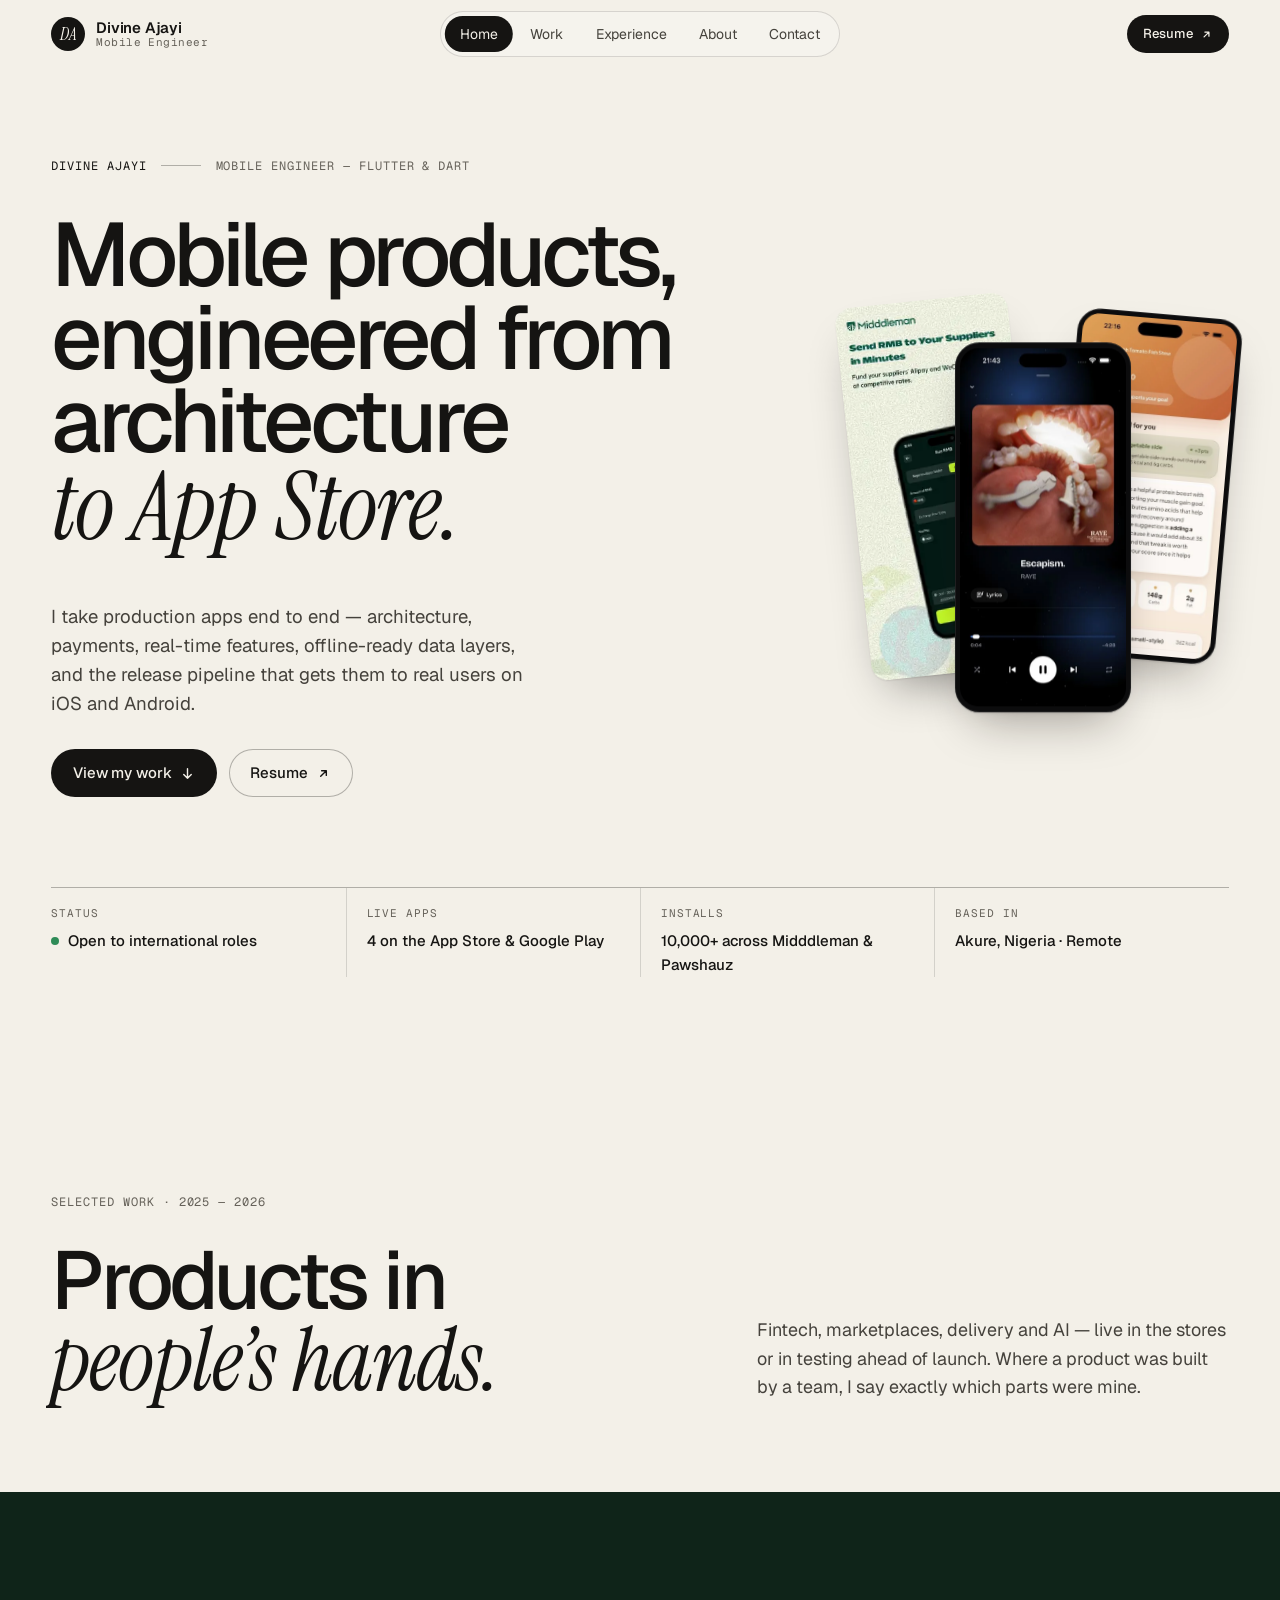
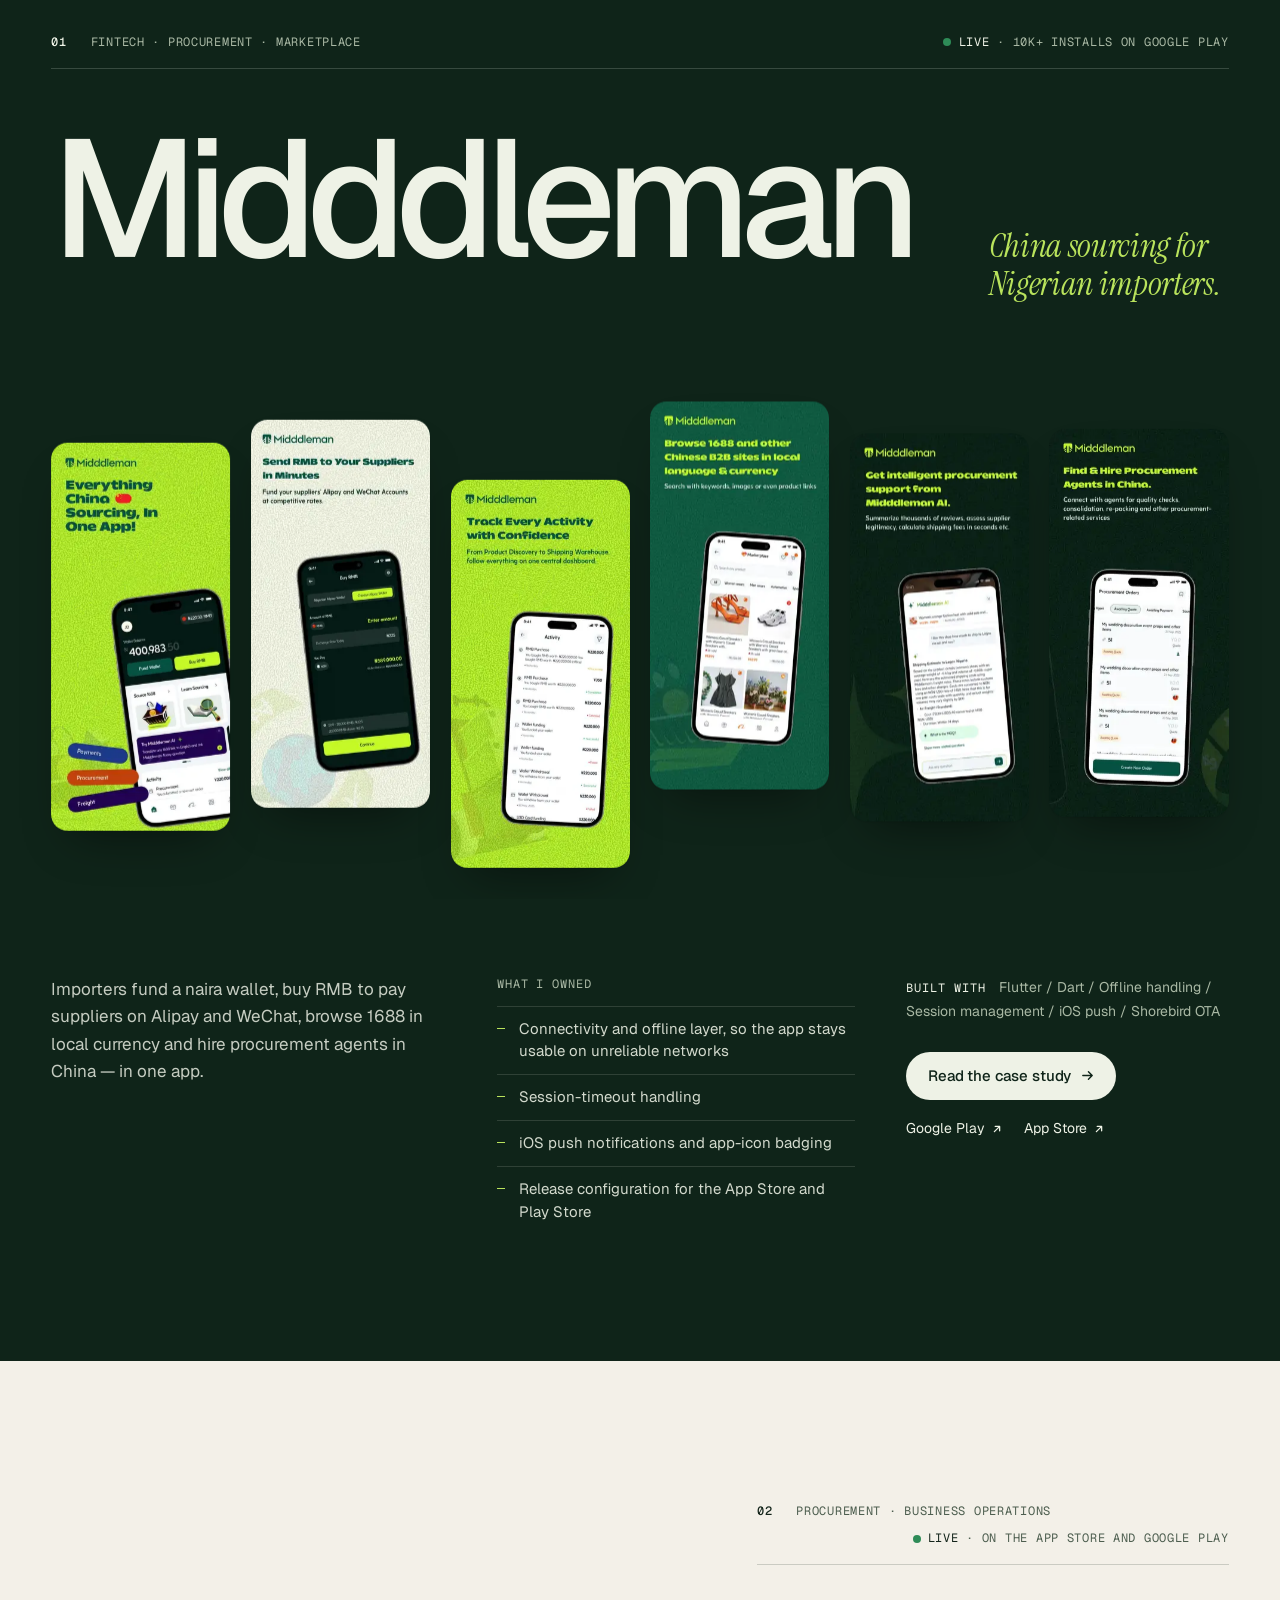
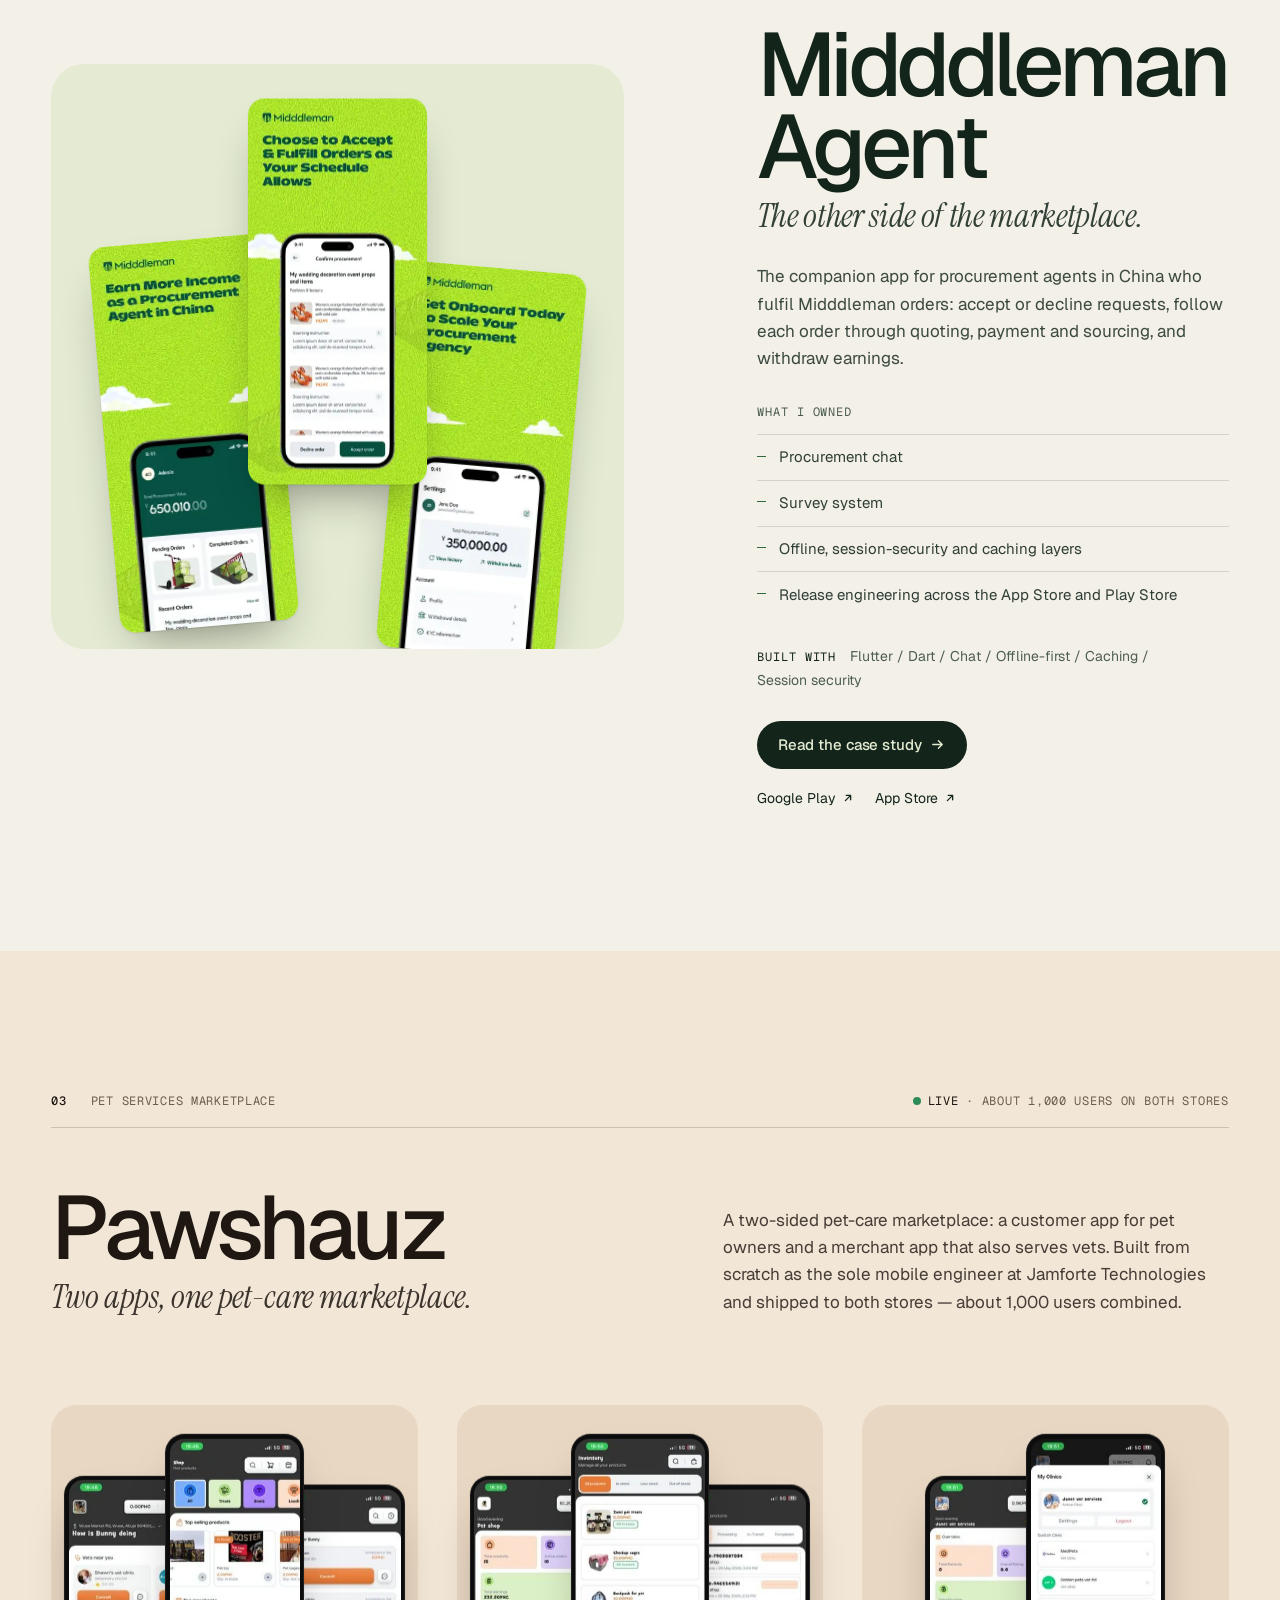
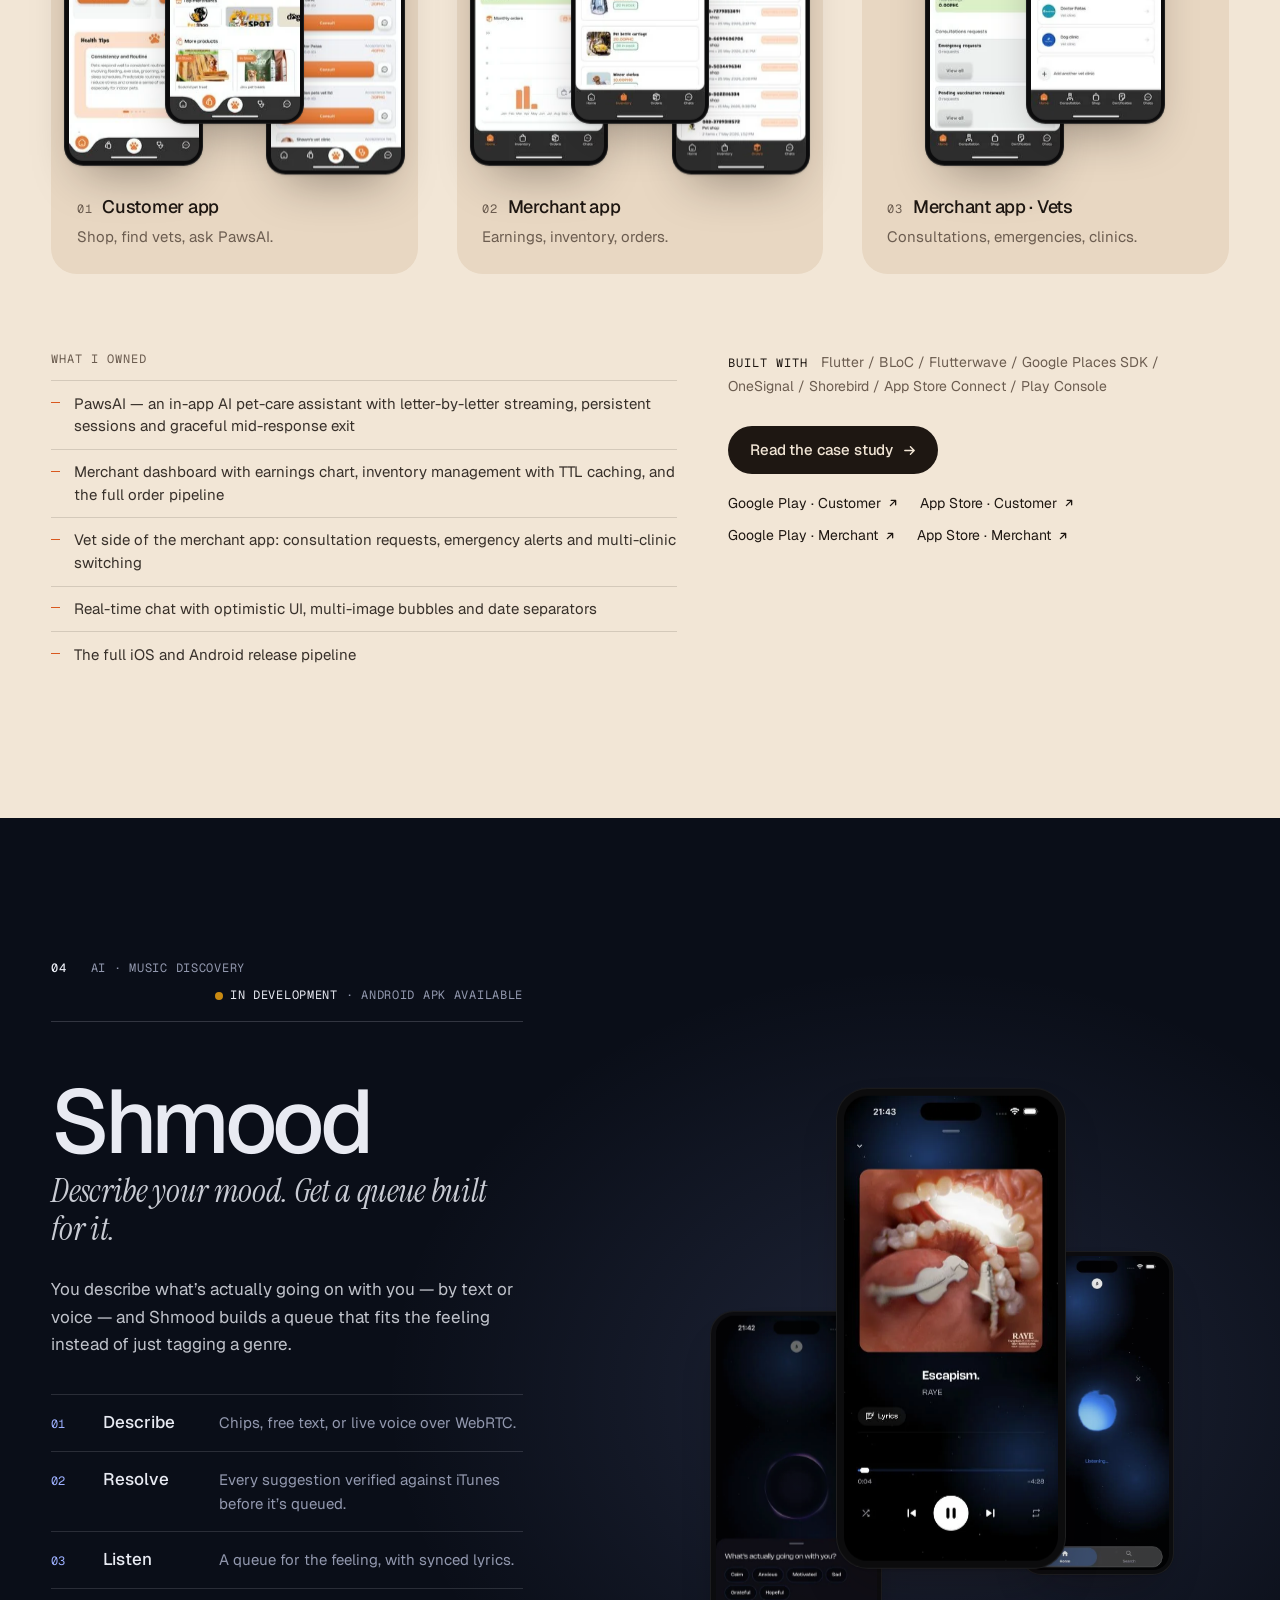
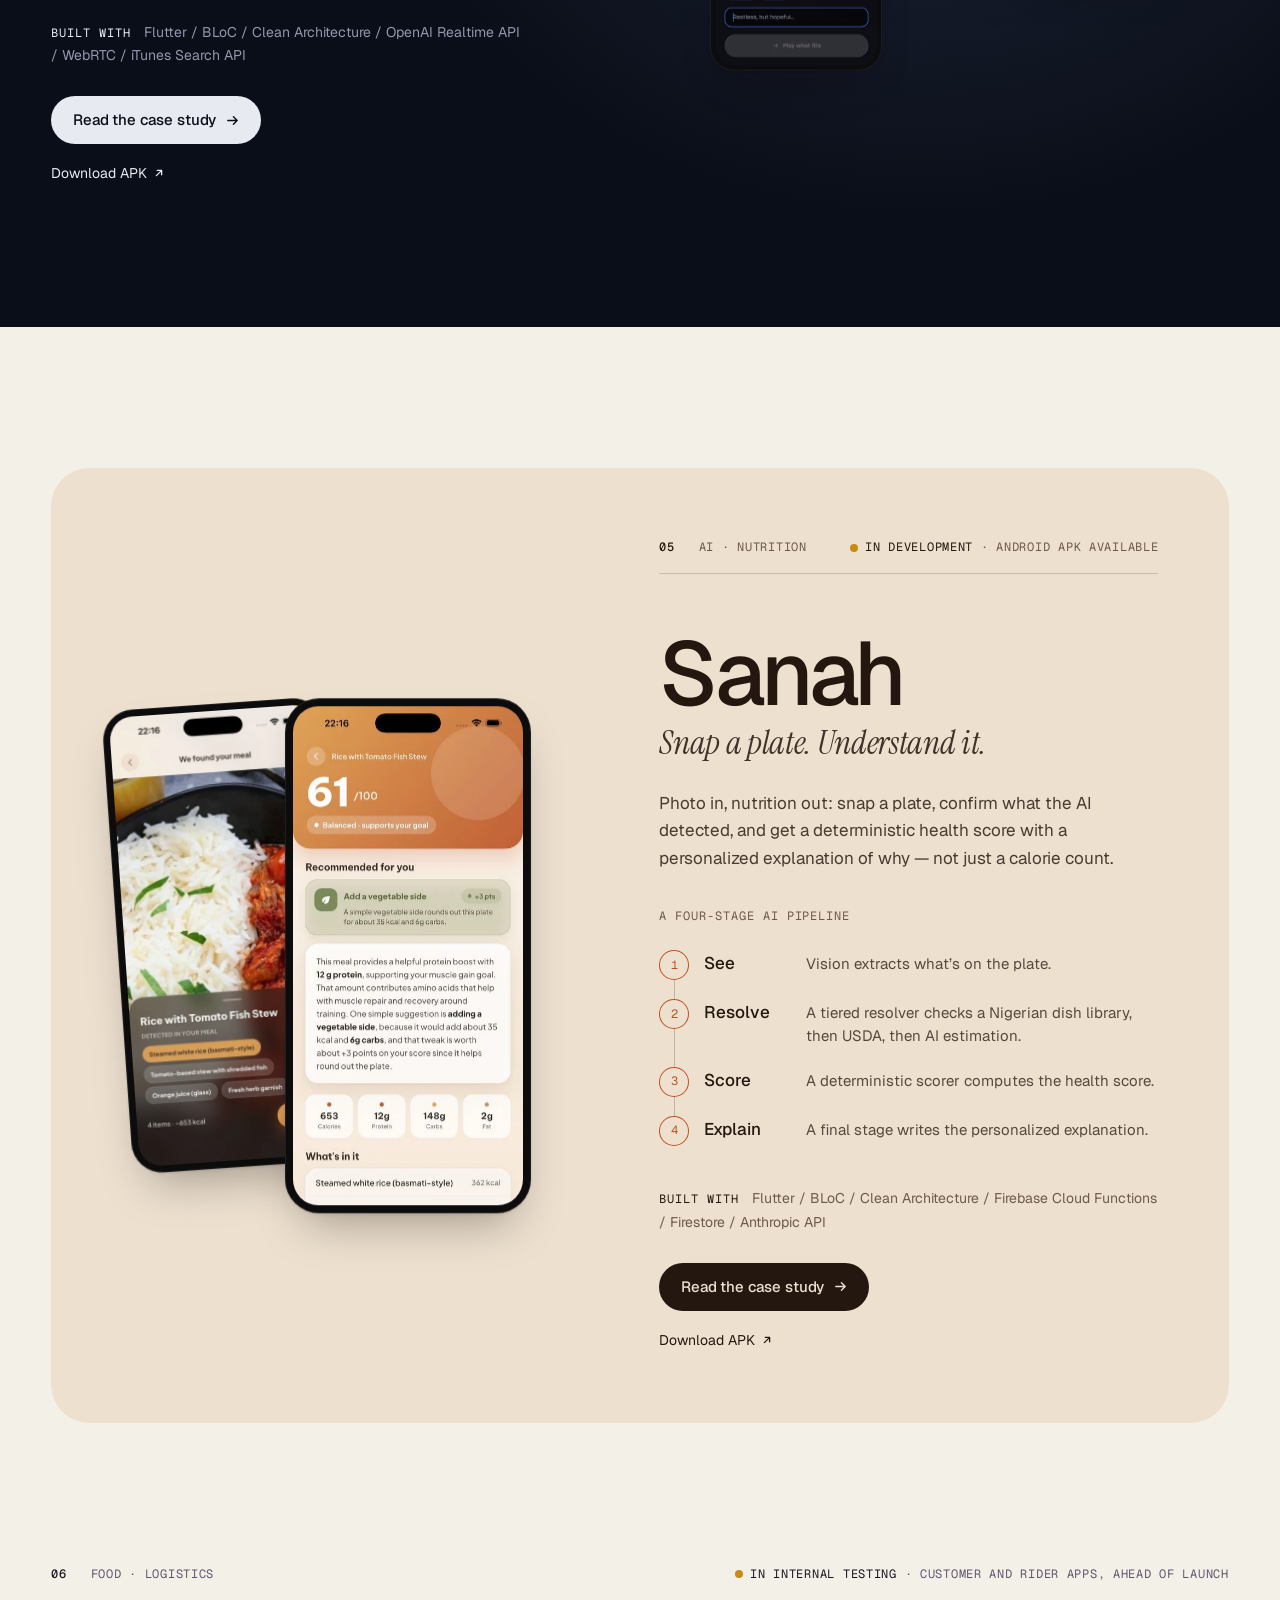
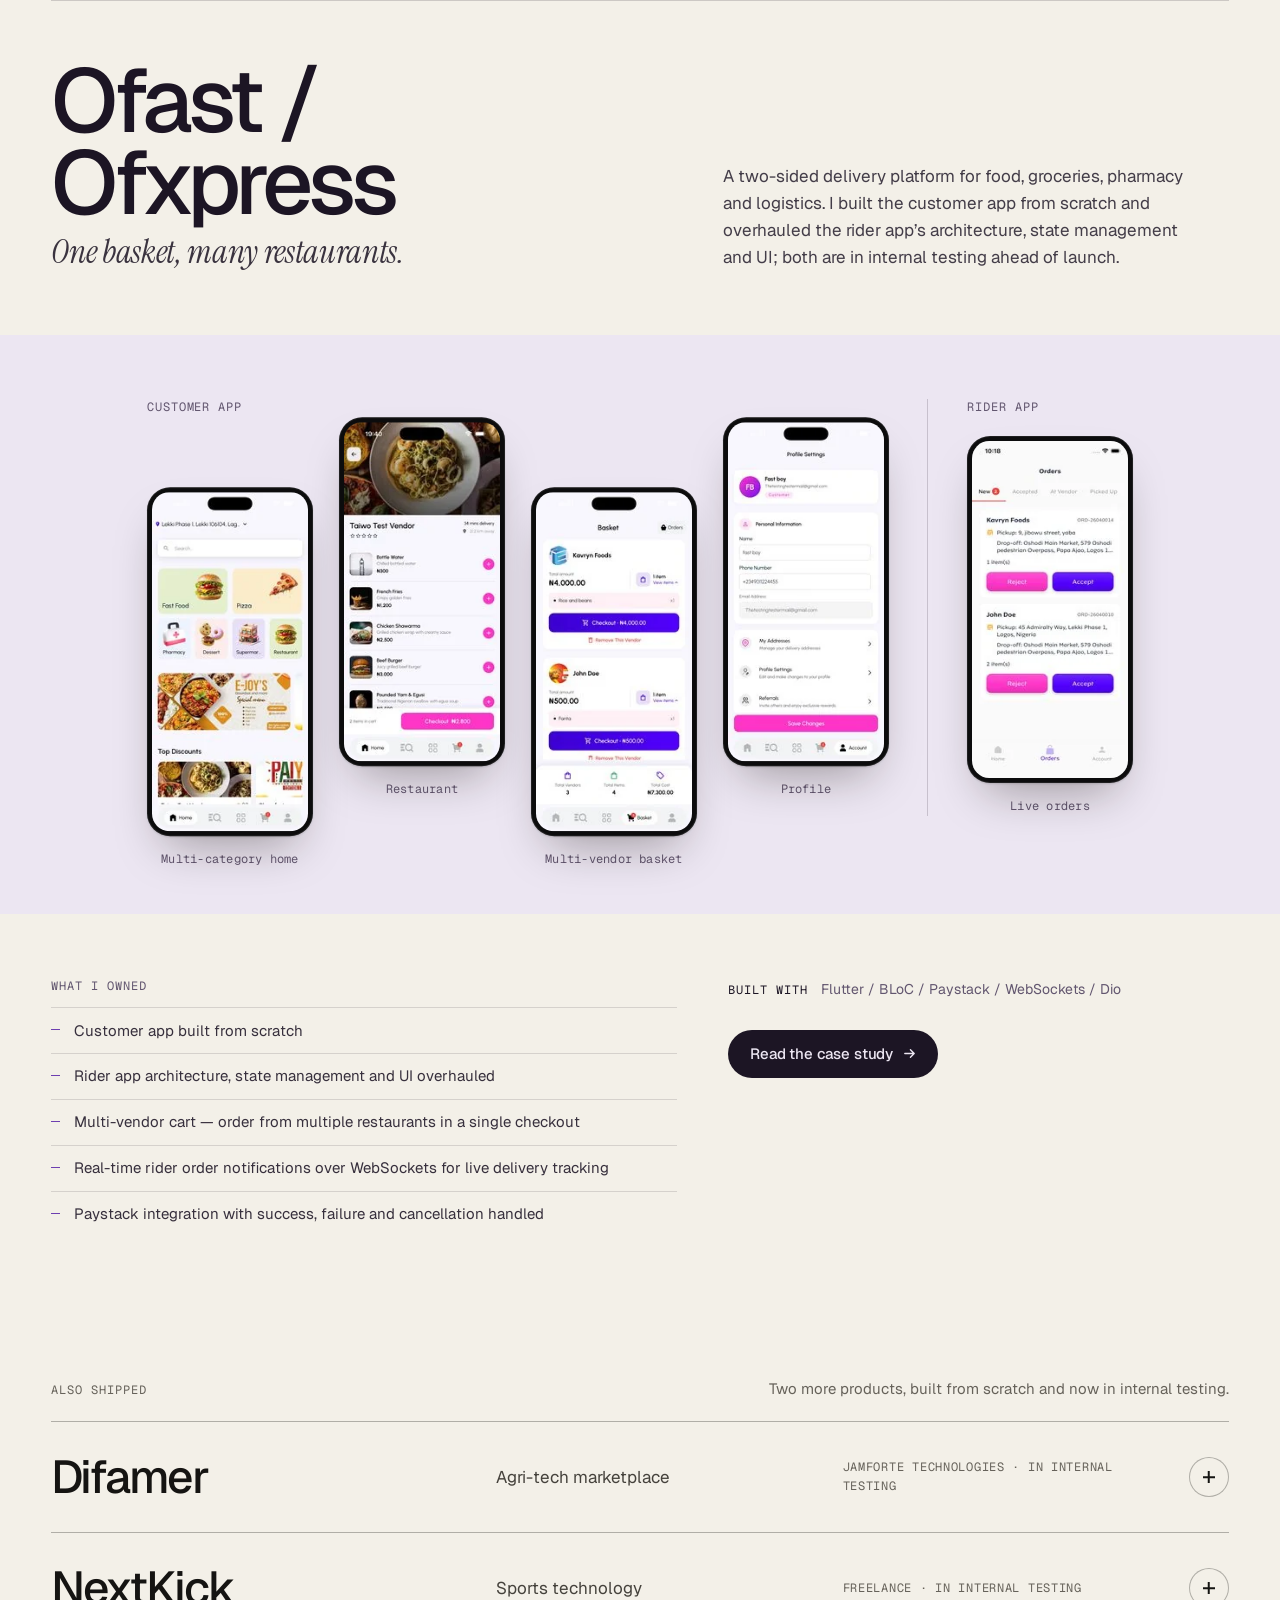
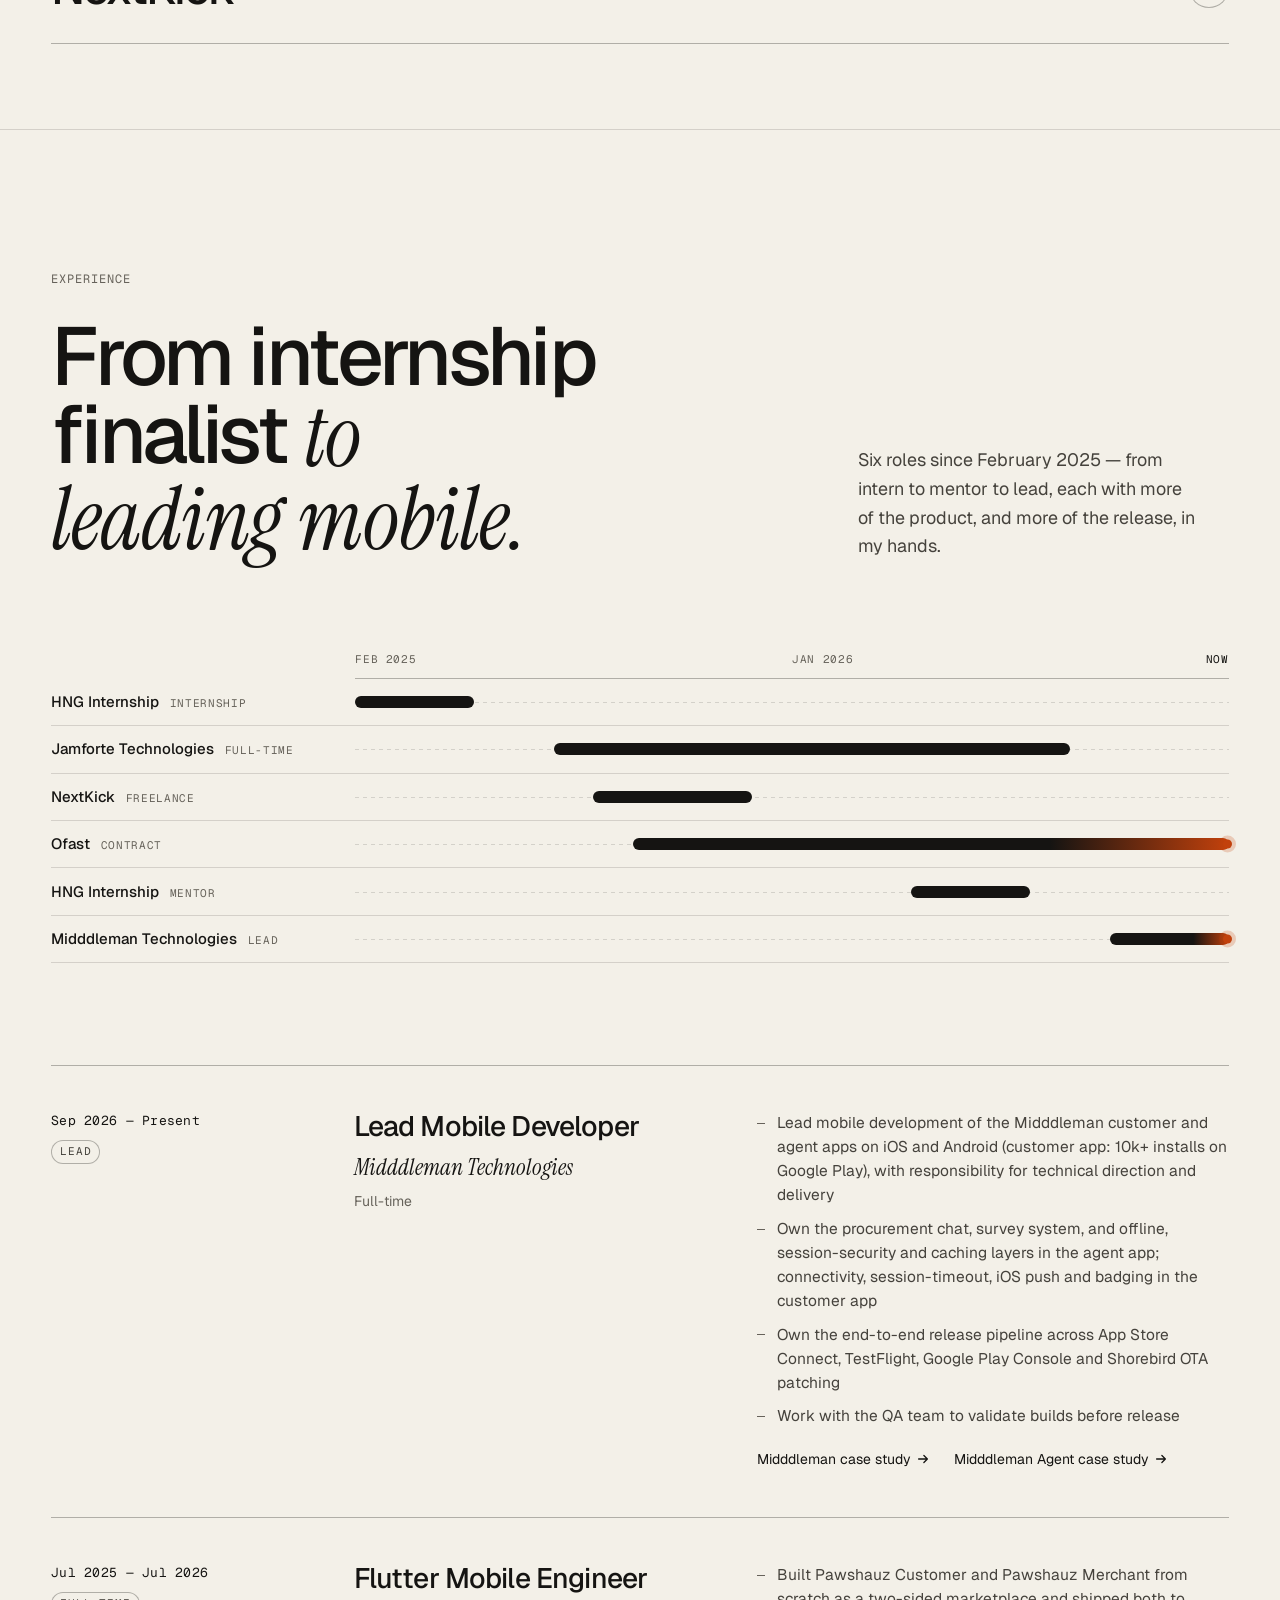
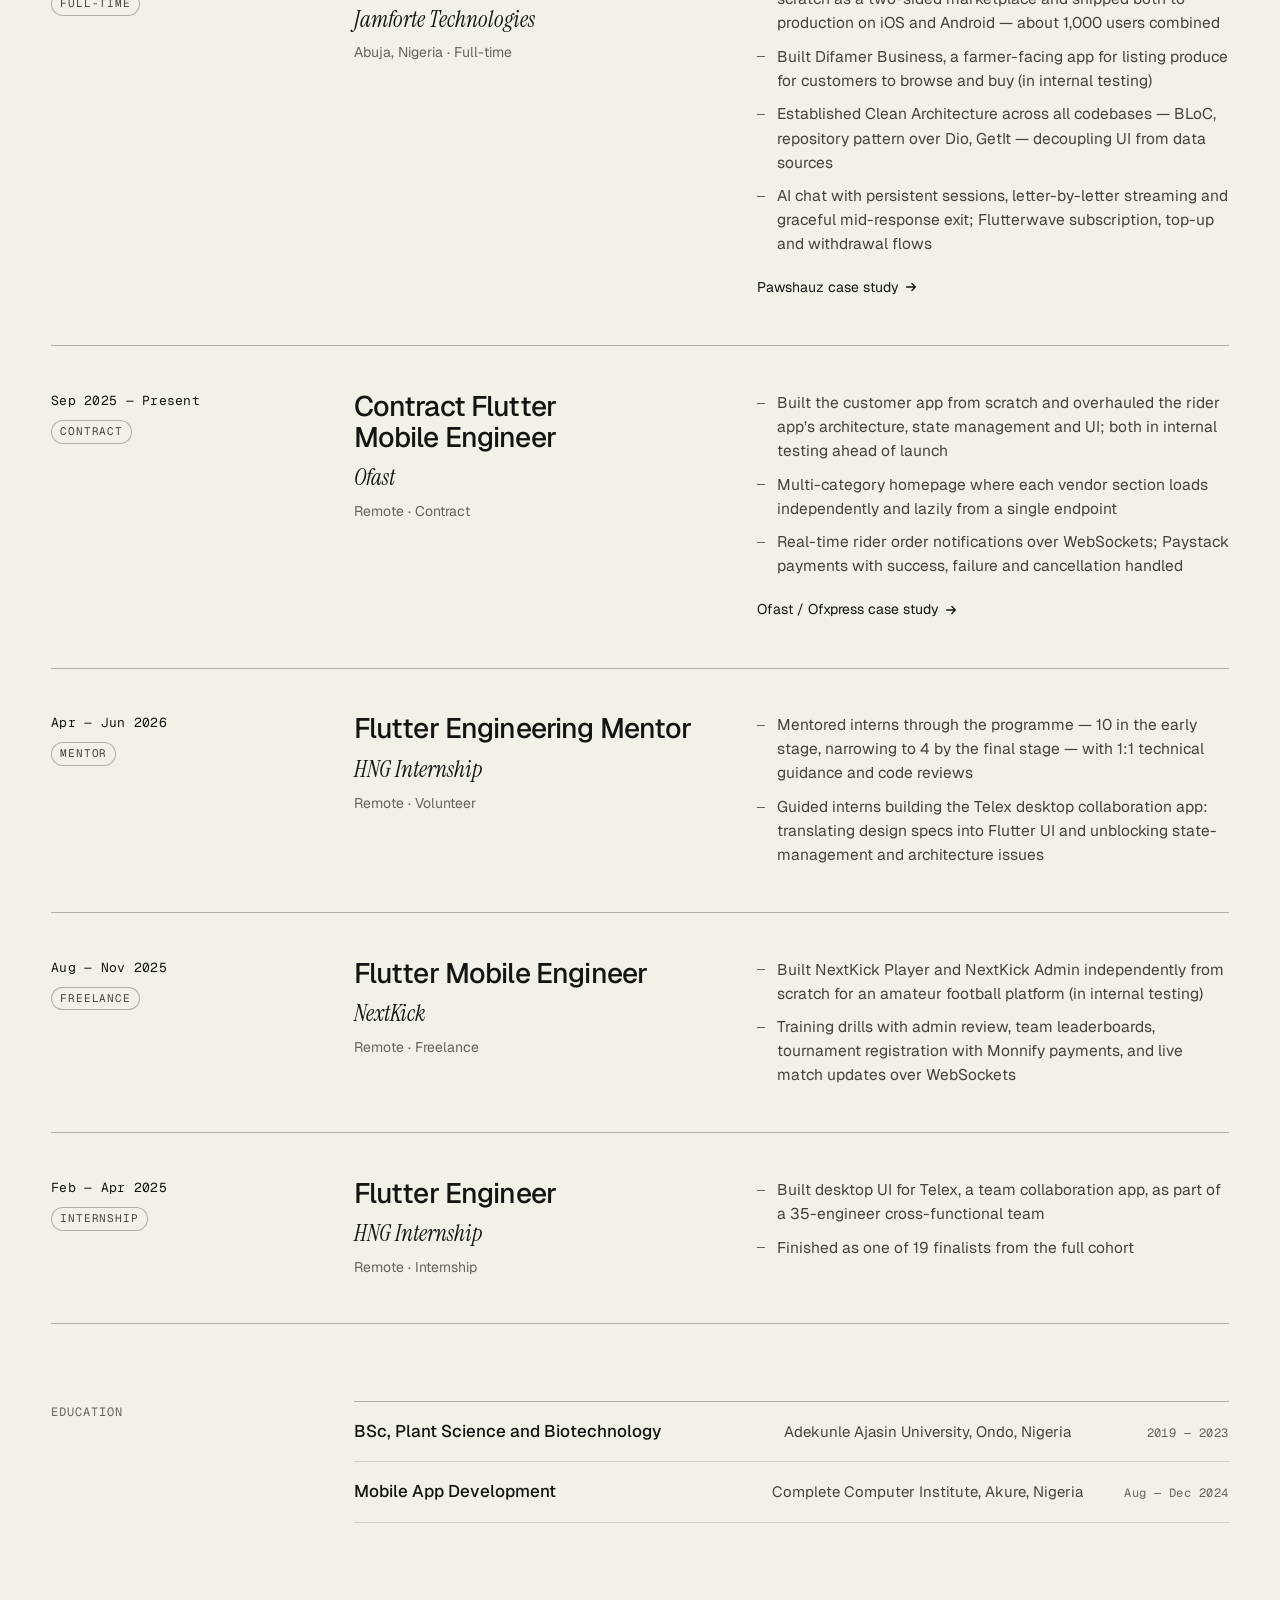
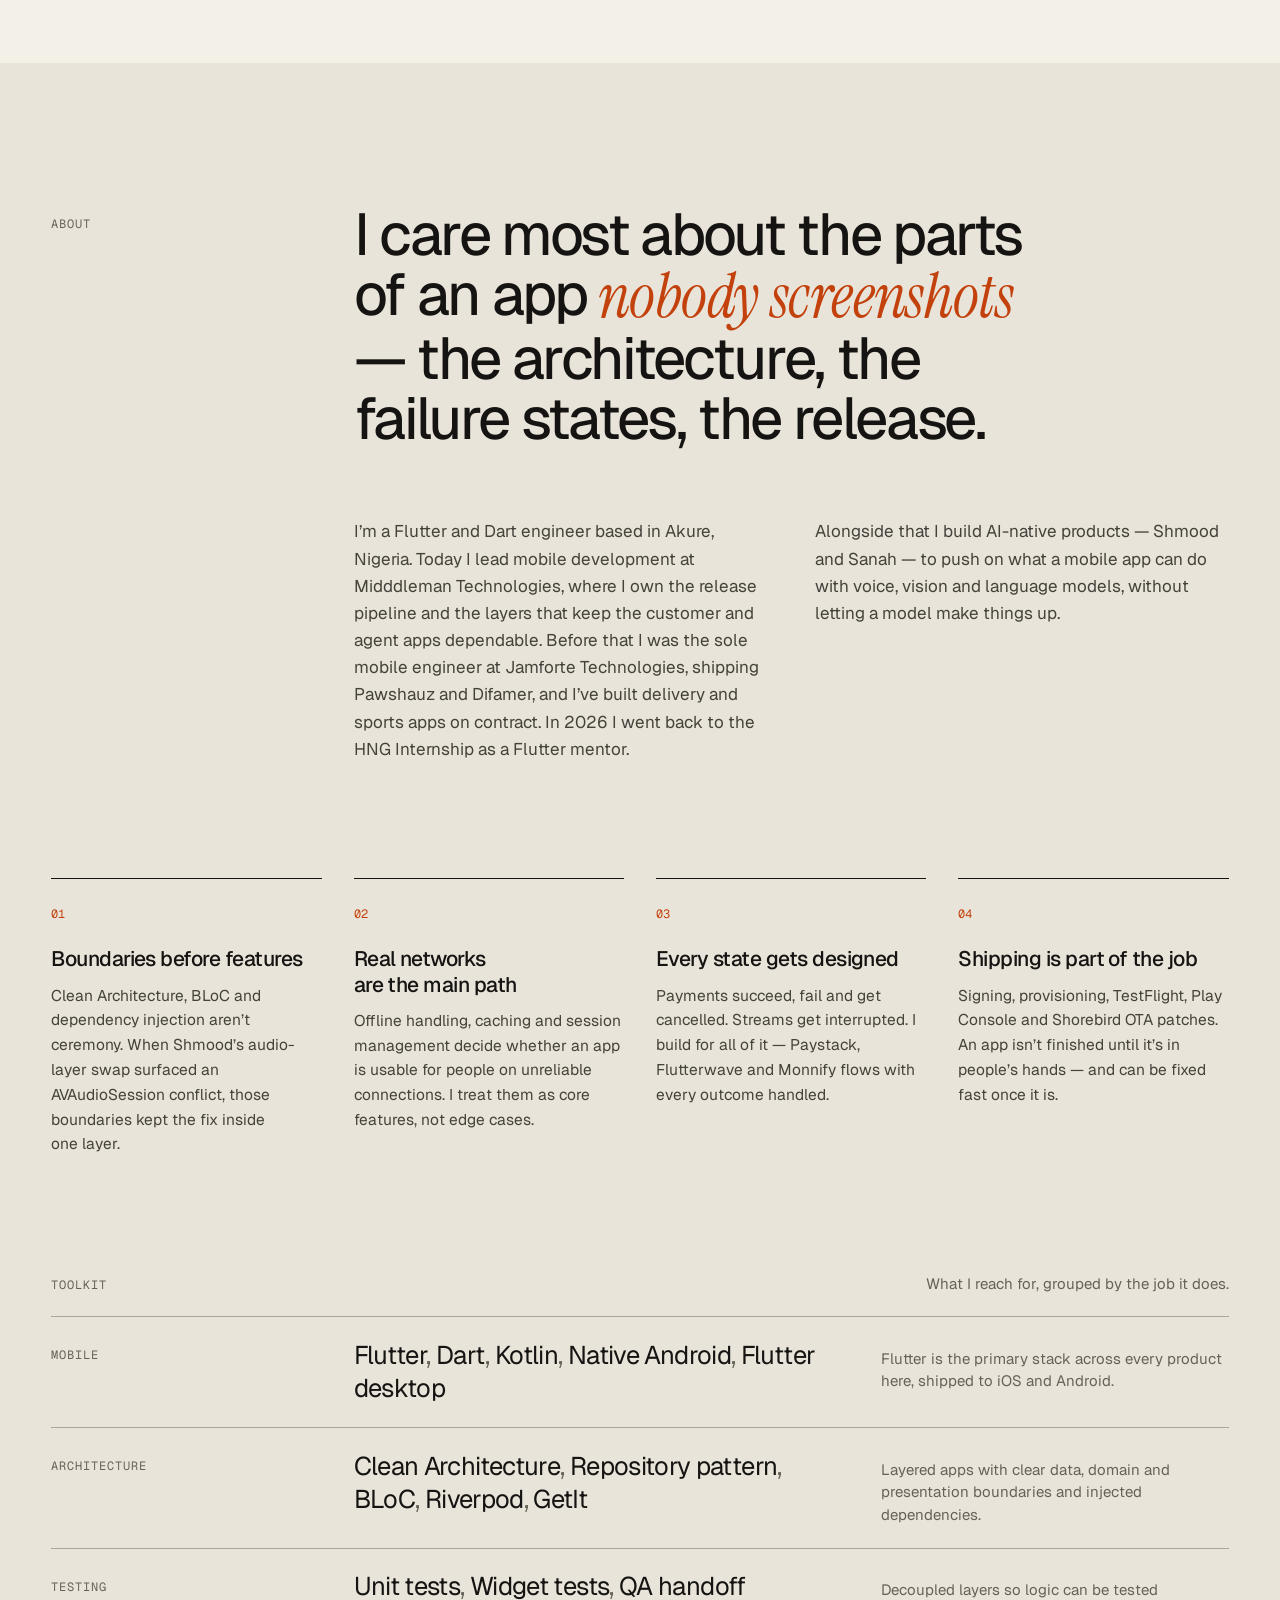
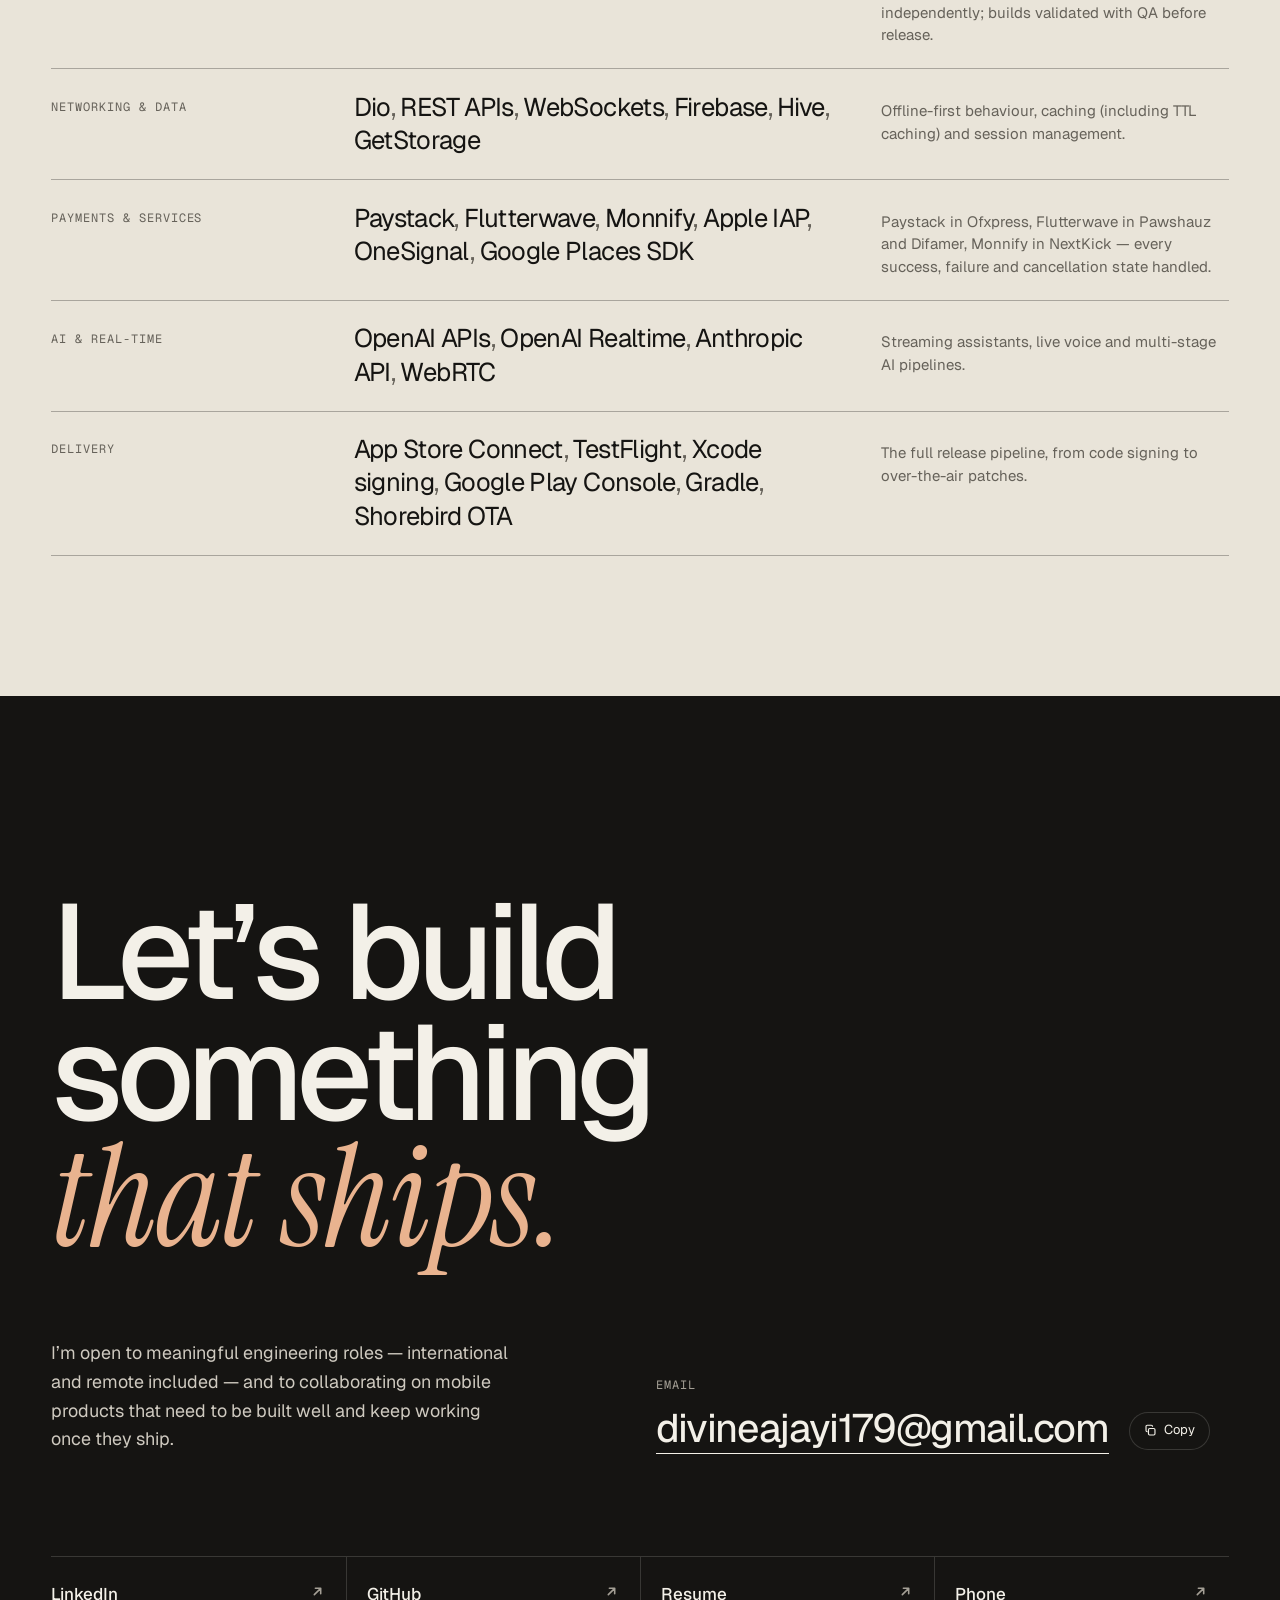
==== index.html @ 4eb15ed1 "Sync portfolio with new CV, add CV PDF, refine phone layout Content (from the updated CV): - Ofast, " ====
<!doctype html>
<html lang="en">
<head>
<meta charset="utf-8">
<meta name="viewport" content="width=device-width, initial-scale=1, viewport-fit=cover">
<title>Divine Ajayi — Mobile Engineer, Flutter &amp; Dart</title>
<meta name="description" content="Divine Ajayi is a Flutter and Dart mobile engineer who takes production apps from architecture to the App Store and Google Play — payments, real-time features, offline-ready data layers and release engineering.">
<link rel="canonical" href="https://divine-ajayi.vercel.app/">
<meta name="author" content="Divine Ajayi">
<meta name="theme-color" content="#F3F0E8">
<meta property="og:type" content="website">
<meta property="og:site_name" content="Divine Ajayi">
<meta property="og:title" content="Divine Ajayi — Mobile Engineer, Flutter &amp; Dart">
<meta property="og:description" content="Divine Ajayi is a Flutter and Dart mobile engineer who takes production apps from architecture to the App Store and Google Play — payments, real-time features, offline-ready data layers and release engineering.">
<meta property="og:url" content="https://divine-ajayi.vercel.app/">
<meta property="og:image" content="https://divine-ajayi.vercel.app/assets/og.png">
<meta property="og:image:width" content="1200">
<meta property="og:image:height" content="630">
<meta name="twitter:card" content="summary_large_image">
<meta name="twitter:title" content="Divine Ajayi — Mobile Engineer, Flutter &amp; Dart">
<meta name="twitter:description" content="Divine Ajayi is a Flutter and Dart mobile engineer who takes production apps from architecture to the App Store and Google Play — payments, real-time features, offline-ready data layers and release engineering.">
<meta name="twitter:image" content="https://divine-ajayi.vercel.app/assets/og.png">
<link rel="icon" href="/assets/favicon.svg" type="image/svg+xml">
<link rel="apple-touch-icon" href="/assets/apple-touch-icon.png">
<link rel="preconnect" href="https://fonts.googleapis.com">
<link rel="preconnect" href="https://fonts.gstatic.com" crossorigin>
<link rel="stylesheet" href="https://fonts.googleapis.com/css2?family=Geist:wght@300..700&family=Geist+Mono:wght@400;500&family=Instrument+Serif:ital@0;1&display=swap">
<link rel="stylesheet" href="/assets/css/site.css?v=8b2077705b">
<script>document.documentElement.classList.add('js')</script>
<script src="/assets/js/site.js?v=8b2077705b" defer></script>
<script type="application/ld+json">{"@context":"https://schema.org","@type":"Person","name":"Divine Ajayi","alternateName":"Ajayi Divine Iretomiwa","jobTitle":"Mobile Engineer","url":"https://divine-ajayi.vercel.app","address":{"@type":"PostalAddress","addressLocality":"Akure","addressCountry":"NG"},"sameAs":["https://linkedin.com/in/ajayi-divine","https://github.com/Justdivine7"],"knowsAbout":["Flutter","Dart","Kotlin","Mobile architecture","iOS","Android"]}</script>
</head>
<body class="home">
<a class="skip" href="#main">Skip to content</a>
<header class="site-header" data-header>
  <div class="site-header__inner">
    <a class="wordmark" href="/" aria-label="Divine Ajayi, home">
      <span class="wordmark__mark" aria-hidden="true">DA</span>
      <span class="wordmark__text"><span class="wordmark__name">Divine Ajayi</span><span class="wordmark__role">Mobile Engineer</span></span>
    </a>
    <nav class="nav" aria-label="Primary">
      <ul class="nav__list" data-nav><li><a href="/#top" data-nav-link="top">Home</a></li><li><a href="/#work" data-nav-link="work">Work</a></li><li><a href="/#experience" data-nav-link="experience">Experience</a></li><li><a href="/#about" data-nav-link="about">About</a></li><li><a href="/#contact" data-nav-link="contact">Contact</a></li><li class="nav__indicator" aria-hidden="true" data-nav-indicator></li></ul>
    </nav>
    <a class="btn btn--sm btn--ink header__resume" href="/divine-ajayi-cv.pdf" target="_blank" rel="noopener">Resume <svg class="i i--out" viewBox="0 0 16 16" aria-hidden="true"><path d="M5 11 11 5M6 5h5v5" fill="none" stroke="currentColor" stroke-width="1.5" stroke-linecap="round" stroke-linejoin="round"/></svg></a>
    <button class="menu-toggle" type="button" aria-expanded="false" aria-controls="menu" data-menu-toggle>
      <span class="menu-toggle__label">Menu</span><span class="menu-toggle__bars" aria-hidden="true"><span></span><span></span></span>
    </button>
  </div>
</header>
<div class="menu" id="menu" data-menu hidden>
  <nav class="menu__inner" aria-label="Menu">
    <ul class="menu__list"><li style="--i:0"><a href="/#top" data-menu-link><span class="menu__n">01</span>Home</a></li><li style="--i:1"><a href="/#work" data-menu-link><span class="menu__n">02</span>Work</a></li><li style="--i:2"><a href="/#experience" data-menu-link><span class="menu__n">03</span>Experience</a></li><li style="--i:3"><a href="/#about" data-menu-link><span class="menu__n">04</span>About</a></li><li style="--i:4"><a href="/#contact" data-menu-link><span class="menu__n">05</span>Contact</a></li></ul>
    <div class="menu__foot">
      <a class="btn btn--ink" href="/divine-ajayi-cv.pdf" target="_blank" rel="noopener">Resume <svg class="i i--out" viewBox="0 0 16 16" aria-hidden="true"><path d="M5 11 11 5M6 5h5v5" fill="none" stroke="currentColor" stroke-width="1.5" stroke-linecap="round" stroke-linejoin="round"/></svg></a>
      <a class="menu__mail" href="mailto:divineajayi179@gmail.com">divineajayi179@gmail.com</a>
    </div>
  </nav>
</div>
<main id="main">
<section class="hero" id="top" aria-labelledby="hero-title">
  <div class="wrap hero__grid">
    <p class="hero__eyebrow eyebrow" data-reveal><span>Divine Ajayi</span><span class="hero__sep" aria-hidden="true"></span><span>Mobile Engineer — Flutter &amp; Dart</span></p>
    <h1 class="hero__title" id="hero-title" data-split><span class="w"><span style="--i:0">Mobile</span></span> <span class="w"><span style="--i:1">products,</span></span> <span class="w"><span style="--i:2">engineered</span></span> <span class="w"><span style="--i:3">from</span></span> <span class="w"><span style="--i:4">architecture</span></span> <span class="w"><span style="--i:5"><em>to</em></span></span> <span class="w"><span style="--i:6"><em>App</em></span></span> <span class="w"><span style="--i:7"><em>Store.</em></span></span></h1>
    <div class="hero__intro">
      <p class="hero__lede" data-reveal>I take production apps end to end — architecture, payments, real-time features, offline-ready data layers, and the release pipeline that gets them to real users on iOS and Android.</p>
      <div class="hero__actions" data-reveal>
        <a class="btn btn--ink" href="#work">View my work <svg class="i i--down" viewBox="0 0 16 16" aria-hidden="true"><path d="M8 3v10M4 9l4 4 4-4" fill="none" stroke="currentColor" stroke-width="1.5" stroke-linecap="round" stroke-linejoin="round"/></svg></a>
        <a class="btn btn--line" href="/divine-ajayi-cv.pdf" target="_blank" rel="noopener">Resume <svg class="i i--out" viewBox="0 0 16 16" aria-hidden="true"><path d="M5 11 11 5M6 5h5v5" fill="none" stroke="currentColor" stroke-width="1.5" stroke-linecap="round" stroke-linejoin="round"/></svg></a>
      </div>
    </div>
    <div class="hero__stage">
      <a class="hero-shot hero-shot--back-r" href="/work/sanah/" data-parallax="-0.05" style="--d:0"><span class="visually-hidden">Sanah case study</span><figure class="shot shot--device "><div class="shot__frame"><img src="/assets/sanah/01-health-score.webp" alt="Sanah AI health score and personalized explanation" width="420" height="912" loading="eager" decoding="sync"></div></figure><span class="hero-shot__tag" aria-hidden="true">Sanah</span></a><a class="hero-shot hero-shot--back-l" href="/work/midddleman/" data-parallax="0.04" style="--d:1"><span class="visually-hidden">Midddleman case study</span><figure class="shot shot--poster "><div class="shot__frame"><img src="/assets/midddleman/02-buy-rmb.webp" alt="Buy RMB screen with today’s exchange rate and naira amount" width="300" height="650" loading="eager" decoding="sync"></div></figure><span class="hero-shot__tag" aria-hidden="true">Midddleman</span></a><a class="hero-shot hero-shot--front" href="/work/shmood/" data-parallax="-0.02" style="--d:2"><span class="visually-hidden">Shmood case study</span><figure class="shot shot--device "><div class="shot__frame"><img src="/assets/shmood/07-now-playing.webp" alt="Shmood now playing screen" width="420" height="912" loading="eager" decoding="sync" fetchpriority="high"></div></figure><span class="hero-shot__tag" aria-hidden="true">Shmood</span></a>
    </div>
    <dl class="hero__facts" data-reveal-group>
      <div data-reveal><dt>Status</dt><dd><span class="status-dot" aria-hidden="true"></span>Open to international roles</dd></div>
      <div data-reveal><dt>Live apps</dt><dd>4 on the App Store &amp; Google Play</dd></div><div data-reveal><dt>Installs</dt><dd>10,000+ across Midddleman &amp; Pawshauz</dd></div><div data-reveal><dt>Based in</dt><dd>Akure, Nigeria · Remote</dd></div>
    </dl>
  </div>
</section>
<section class="work" id="work" aria-labelledby="work-title">
  <header class="wrap section-head section-head--work">
    <p class="eyebrow" data-reveal>Selected work · 2025 — 2026</p>
    <h2 class="section-title" id="work-title" data-split><span class="w"><span style="--i:0">Products</span></span> <span class="w"><span style="--i:1">in</span></span> <span class="w"><span style="--i:2"><em>people’s</em></span></span> <span class="w"><span style="--i:3"><em>hands.</em></span></span></h2>
    <p class="section-lede" data-reveal>Fintech, marketplaces, delivery and AI — live in the stores or in testing ahead of launch. Where a product was built by a team, I say exactly which parts were mine.</p>
  </header>
  <article class="chapter chapter--posters stage" style="--c-bg:#0F2419;--c-fg:#EEF2E6;--c-muted:#A9B8A4;--c-accent:#B9E35C;--c-panel:#183527" aria-labelledby="t-midddleman">
  <div class="wrap">
    <div class="chapter__meta">
      <span class="chapter__index">01</span>
      <span class="chapter__cat">Fintech · Procurement · Marketplace</span>
      <span class="chapter__status"><span class="status-dot status-dot--live" aria-hidden="true"></span>Live<span class="chapter__status-note">&nbsp;·&nbsp;10k+ installs on Google Play</span></span>
    </div>
    <div class="chapter__head" data-reveal><h3 class="chapter__title" id="t-midddleman"><a href="/work/midddleman/" style="view-transition-name:t-midddleman">Midddleman</a></h3>
    <p class="chapter__tagline">China sourcing for Nigerian importers.</p></div>
  </div>
  <div class="rail" data-rail tabindex="0" role="group" aria-label="Midddleman screens">
    <figure class="shot shot--poster rail__item rail__item--0" data-parallax="0.05"><div class="shot__frame"><img src="/assets/midddleman/01-home-wallet.webp" alt="Midddleman home with wallet balance, Fund Wallet and Buy RMB" width="300" height="650" loading="lazy" decoding="async"></div></figure><figure class="shot shot--poster rail__item rail__item--1" data-parallax="-0.03"><div class="shot__frame"><img src="/assets/midddleman/02-buy-rmb.webp" alt="Buy RMB screen with today’s exchange rate and naira amount" width="300" height="650" loading="lazy" decoding="async"></div></figure><figure class="shot shot--poster rail__item rail__item--2" data-parallax="0.07"><div class="shot__frame"><img src="/assets/midddleman/05-activity-feed.webp" alt="Activity feed of RMB purchases, wallet funding and withdrawals with statuses" width="300" height="650" loading="lazy" decoding="async"></div></figure><figure class="shot shot--poster rail__item rail__item--3" data-parallax="-0.05"><div class="shot__frame"><img src="/assets/midddleman/03-1688-marketplace.webp" alt="Marketplace for browsing 1688 products in local currency" width="300" height="650" loading="lazy" decoding="async"></div></figure><figure class="shot shot--poster rail__item rail__item--4" data-parallax="0.04"><div class="shot__frame"><img src="/assets/midddleman/04-ai-assistant.webp" alt="Midddleman AI answering a shipping cost question" width="300" height="650" loading="lazy" decoding="async"></div></figure><figure class="shot shot--poster rail__item rail__item--5" data-parallax="-0.02"><div class="shot__frame"><img src="/assets/midddleman/06-hire-agents.webp" alt="Procurement orders list with agent quotes" width="300" height="650" loading="lazy" decoding="async"></div></figure>
  </div>
  <div class="wrap chapter__body chapter__body--3">
    <p class="chapter__summary" data-reveal>Importers fund a naira wallet, buy RMB to pay suppliers on Alipay and WeChat, browse 1688 in local currency and hire procurement agents in China — in one app.</p>
    <div data-reveal><div class="chapter__owned">
      <h4 class="label">What I owned</h4>
      <ul><li>Connectivity and offline layer, so the app stays usable on unreliable networks</li><li>Session-timeout handling</li><li>iOS push notifications and app-icon badging</li><li>Release configuration for the App Store and Play Store</li></ul>
    </div></div>
    <div data-reveal><p class="chapter__stack"><span class="label">Built with</span> Flutter<span aria-hidden="true"> / </span>Dart<span aria-hidden="true"> / </span>Offline handling<span aria-hidden="true"> / </span>Session management<span aria-hidden="true"> / </span>iOS push<span aria-hidden="true"> / </span>Shorebird OTA</p><div class="chapter__cta">
      <a class="btn btn--case" href="/work/midddleman/" aria-describedby="t-midddleman">Read the case study <svg class="i i--right" viewBox="0 0 16 16" aria-hidden="true"><path d="M3 8h10M9 4l4 4-4 4" fill="none" stroke="currentColor" stroke-width="1.5" stroke-linecap="round" stroke-linejoin="round"/></svg></a>
      <div class="chapter__stores"><a class="textlink" href="https://play.google.com/store/apps/details?id=com.app.midddleman" target="_blank" rel="noopener">Google Play <svg class="i i--out" viewBox="0 0 16 16" aria-hidden="true"><path d="M5 11 11 5M6 5h5v5" fill="none" stroke="currentColor" stroke-width="1.5" stroke-linecap="round" stroke-linejoin="round"/></svg></a><a class="textlink" href="https://apps.apple.com/us/app/midddleman/id6744252874" target="_blank" rel="noopener">App Store <svg class="i i--out" viewBox="0 0 16 16" aria-hidden="true"><path d="M5 11 11 5M6 5h5v5" fill="none" stroke="currentColor" stroke-width="1.5" stroke-linecap="round" stroke-linejoin="round"/></svg></a></div>
    </div></div>
  </div>
</article>
<article class="chapter chapter--companion" style="--c-bg:#E4EBD2;--c-fg:#13241A;--c-muted:#4D5E4F;--c-accent:#2F6B3E;--c-panel:#D5E1BC" aria-labelledby="t-midddleman-agent">
  <div class="wrap companion">
    <div class="companion__panel" data-reveal>
      <div class="fan">
        <figure class="shot shot--poster fan__l" data-parallax="0.04"><div class="shot__frame"><img src="/assets/midddleman-agent/01-earnings-dashboard.webp" alt="Agent home with total procurement value and order shortcuts" width="300" height="650" loading="lazy" decoding="async"></div></figure>
        <figure class="shot shot--poster fan__c" data-parallax="-0.03"><div class="shot__frame"><img src="/assets/midddleman-agent/02-accept-or-decline-order.webp" alt="Confirm procurement screen with Accept order and Decline order buttons" width="300" height="650" loading="lazy" decoding="async"></div></figure>
        <figure class="shot shot--poster fan__r" data-parallax="0.06"><div class="shot__frame"><img src="/assets/midddleman-agent/04-earnings-and-kyc.webp" alt="Settings with total earnings, withdraw funds and KYC" width="300" height="650" loading="lazy" decoding="async"></div></figure>
      </div>
    </div>
    <div class="companion__text">
      <div class="chapter__meta">
      <span class="chapter__index">02</span>
      <span class="chapter__cat">Procurement · Business operations</span>
      <span class="chapter__status"><span class="status-dot status-dot--live" aria-hidden="true"></span>Live<span class="chapter__status-note">&nbsp;·&nbsp;On the App Store and Google Play</span></span>
    </div>
      <div data-reveal><h3 class="chapter__title" id="t-midddleman-agent"><a href="/work/midddleman-agent/" style="view-transition-name:t-midddleman-agent">Midddleman Agent</a></h3>
    <p class="chapter__tagline">The other side of the marketplace.</p></div>
      <p class="chapter__summary" data-reveal>The companion app for procurement agents in China who fulfil Midddleman orders: accept or decline requests, follow each order through quoting, payment and sourcing, and withdraw earnings.</p>
      <div data-reveal><div class="chapter__owned">
      <h4 class="label">What I owned</h4>
      <ul><li>Procurement chat</li><li>Survey system</li><li>Offline, session-security and caching layers</li><li>Release engineering across the App Store and Play Store</li></ul>
    </div></div>
      <div data-reveal><p class="chapter__stack"><span class="label">Built with</span> Flutter<span aria-hidden="true"> / </span>Dart<span aria-hidden="true"> / </span>Chat<span aria-hidden="true"> / </span>Offline-first<span aria-hidden="true"> / </span>Caching<span aria-hidden="true"> / </span>Session security</p><div class="chapter__cta">
      <a class="btn btn--case" href="/work/midddleman-agent/" aria-describedby="t-midddleman-agent">Read the case study <svg class="i i--right" viewBox="0 0 16 16" aria-hidden="true"><path d="M3 8h10M9 4l4 4-4 4" fill="none" stroke="currentColor" stroke-width="1.5" stroke-linecap="round" stroke-linejoin="round"/></svg></a>
      <div class="chapter__stores"><a class="textlink" href="https://play.google.com/store/apps/details?id=com.midddleman.procurement" target="_blank" rel="noopener">Google Play <svg class="i i--out" viewBox="0 0 16 16" aria-hidden="true"><path d="M5 11 11 5M6 5h5v5" fill="none" stroke="currentColor" stroke-width="1.5" stroke-linecap="round" stroke-linejoin="round"/></svg></a><a class="textlink" href="https://apps.apple.com/us/app/midddleman-agent/id6756414848" target="_blank" rel="noopener">App Store <svg class="i i--out" viewBox="0 0 16 16" aria-hidden="true"><path d="M5 11 11 5M6 5h5v5" fill="none" stroke="currentColor" stroke-width="1.5" stroke-linecap="round" stroke-linejoin="round"/></svg></a></div>
    </div></div>
    </div>
  </div>
</article>
<article class="chapter chapter--triptych stage" style="--c-bg:#F2E6D6;--c-fg:#1E1712;--c-muted:#6C5D50;--c-accent:#D9581E;--c-panel:#E8D7C2" aria-labelledby="t-pawshauz">
  <div class="wrap">
    <div class="chapter__meta">
      <span class="chapter__index">03</span>
      <span class="chapter__cat">Pet services marketplace</span>
      <span class="chapter__status"><span class="status-dot status-dot--live" aria-hidden="true"></span>Live<span class="chapter__status-note">&nbsp;·&nbsp;About 1,000 users on both stores</span></span>
    </div>
    <div class="chapter__split">
      <div data-reveal><h3 class="chapter__title" id="t-pawshauz"><a href="/work/pawshauz/" style="view-transition-name:t-pawshauz">Pawshauz</a></h3>
    <p class="chapter__tagline">Two apps, one pet-care marketplace.</p></div>
      <p class="chapter__summary" data-reveal>A two-sided pet-care marketplace: a customer app for pet owners and a merchant app that also serves vets. Built from scratch as the sole mobile engineer at Jamforte Technologies and shipped to both stores — about 1,000 users combined.</p>
    </div>
    <div class="triptych" data-reveal-group>
      <div class="triptych__col" data-reveal>
        <div class="triptych__shots triptych__shots--3">
          <figure class="shot shot--device tri tri--0" data-parallax="0.03"><div class="shot__frame"><img src="/assets/pawshauz/customer-01-home.webp" alt="Pawshauz customer home" width="180" height="389" loading="lazy" decoding="async"></div></figure><figure class="shot shot--device tri tri--1" data-parallax="-0.04"><div class="shot__frame"><img src="/assets/pawshauz/customer-02-shop.webp" alt="Pawshauz shop" width="180" height="389" loading="lazy" decoding="async"></div></figure><figure class="shot shot--device tri tri--2" data-parallax="0.03"><div class="shot__frame"><img src="/assets/pawshauz/customer-03-vets.webp" alt="Pawshauz vets near you" width="180" height="389" loading="lazy" decoding="async"></div></figure>
        </div>
        <p class="triptych__label"><span class="label">01</span> Customer app</p>
        <p class="triptych__note">Shop, find vets, ask PawsAI.</p>
      </div><div class="triptych__col" data-reveal>
        <div class="triptych__shots triptych__shots--3">
          <figure class="shot shot--device tri tri--0" data-parallax="0.03"><div class="shot__frame"><img src="/assets/pawshauz/merchant-01-home.webp" alt="Merchant dashboard with products, orders and earnings chart" width="180" height="389" loading="lazy" decoding="async"></div></figure><figure class="shot shot--device tri tri--1" data-parallax="-0.04"><div class="shot__frame"><img src="/assets/pawshauz/merchant-02-inventory.webp" alt="Merchant inventory" width="180" height="389" loading="lazy" decoding="async"></div></figure><figure class="shot shot--device tri tri--2" data-parallax="0.03"><div class="shot__frame"><img src="/assets/pawshauz/merchant-03-orders.webp" alt="Merchant orders" width="180" height="389" loading="lazy" decoding="async"></div></figure>
        </div>
        <p class="triptych__label"><span class="label">02</span> Merchant app</p>
        <p class="triptych__note">Earnings, inventory, orders.</p>
      </div><div class="triptych__col" data-reveal>
        <div class="triptych__shots triptych__shots--2">
          <figure class="shot shot--device tri tri--0" data-parallax="0.03"><div class="shot__frame"><img src="/assets/pawshauz/vet-01-dashboard.webp" alt="Vet dashboard" width="180" height="389" loading="lazy" decoding="async"></div></figure><figure class="shot shot--device tri tri--1" data-parallax="-0.04"><div class="shot__frame"><img src="/assets/pawshauz/vet-02-clinics.webp" alt="Vet clinic switching" width="180" height="389" loading="lazy" decoding="async"></div></figure>
        </div>
        <p class="triptych__label"><span class="label">03</span> Merchant app · Vets</p>
        <p class="triptych__note">Consultations, emergencies, clinics.</p>
      </div>
    </div>
    <div class="chapter__body chapter__body--2">
      <div data-reveal><div class="chapter__owned">
      <h4 class="label">What I owned</h4>
      <ul><li>PawsAI — an in-app AI pet-care assistant with letter-by-letter streaming, persistent sessions and graceful mid-response exit</li><li>Merchant dashboard with earnings chart, inventory management with TTL caching, and the full order pipeline</li><li>Vet side of the merchant app: consultation requests, emergency alerts and multi-clinic switching</li><li>Real-time chat with optimistic UI, multi-image bubbles and date separators</li><li>The full iOS and Android release pipeline</li></ul>
    </div></div>
      <div data-reveal><p class="chapter__stack"><span class="label">Built with</span> Flutter<span aria-hidden="true"> / </span>BLoC<span aria-hidden="true"> / </span>Flutterwave<span aria-hidden="true"> / </span>Google Places SDK<span aria-hidden="true"> / </span>OneSignal<span aria-hidden="true"> / </span>Shorebird<span aria-hidden="true"> / </span>App Store Connect<span aria-hidden="true"> / </span>Play Console</p><div class="chapter__cta">
      <a class="btn btn--case" href="/work/pawshauz/" aria-describedby="t-pawshauz">Read the case study <svg class="i i--right" viewBox="0 0 16 16" aria-hidden="true"><path d="M3 8h10M9 4l4 4-4 4" fill="none" stroke="currentColor" stroke-width="1.5" stroke-linecap="round" stroke-linejoin="round"/></svg></a>
      <div class="chapter__stores"><a class="textlink" href="https://play.google.com/store/apps/details?id=com.pawshauz.app" target="_blank" rel="noopener">Google Play · Customer <svg class="i i--out" viewBox="0 0 16 16" aria-hidden="true"><path d="M5 11 11 5M6 5h5v5" fill="none" stroke="currentColor" stroke-width="1.5" stroke-linecap="round" stroke-linejoin="round"/></svg></a><a class="textlink" href="https://apps.apple.com/ng/app/pawshauz/id6768559120" target="_blank" rel="noopener">App Store · Customer <svg class="i i--out" viewBox="0 0 16 16" aria-hidden="true"><path d="M5 11 11 5M6 5h5v5" fill="none" stroke="currentColor" stroke-width="1.5" stroke-linecap="round" stroke-linejoin="round"/></svg></a><a class="textlink" href="https://play.google.com/store/apps/details?id=com.pawshauz.business" target="_blank" rel="noopener">Google Play · Merchant <svg class="i i--out" viewBox="0 0 16 16" aria-hidden="true"><path d="M5 11 11 5M6 5h5v5" fill="none" stroke="currentColor" stroke-width="1.5" stroke-linecap="round" stroke-linejoin="round"/></svg></a><a class="textlink" href="https://apps.apple.com/ng/app/pawshauz-business/id6768560243" target="_blank" rel="noopener">App Store · Merchant <svg class="i i--out" viewBox="0 0 16 16" aria-hidden="true"><path d="M5 11 11 5M6 5h5v5" fill="none" stroke="currentColor" stroke-width="1.5" stroke-linecap="round" stroke-linejoin="round"/></svg></a></div>
    </div></div>
    </div>
  </div>
</article>
<article class="chapter chapter--spotlight stage" style="--c-bg:#0A0E18;--c-fg:#E8EAF2;--c-muted:#9298AE;--c-accent:#9DB0FF;--c-panel:#131A2B" aria-labelledby="t-shmood">
  <div class="wrap spotlight">
    <div class="spotlight__text">
      <div class="chapter__meta">
      <span class="chapter__index">04</span>
      <span class="chapter__cat">AI · Music discovery</span>
      <span class="chapter__status"><span class="status-dot status-dot--dev" aria-hidden="true"></span>In development<span class="chapter__status-note">&nbsp;·&nbsp;Android APK available</span></span>
    </div>
      <div data-reveal><h3 class="chapter__title" id="t-shmood"><a href="/work/shmood/" style="view-transition-name:t-shmood">Shmood</a></h3>
    <p class="chapter__tagline">Describe your mood. Get a queue built for it.</p></div>
      <p class="chapter__summary" data-reveal>You describe what’s actually going on with you — by text or voice — and Shmood builds a queue that fits the feeling instead of just tagging a genre.</p>
      <ol class="steps" data-reveal-group>
        <li data-reveal><span class="steps__n">01</span><span class="steps__k">Describe</span><span class="steps__v">Chips, free text, or live voice over WebRTC.</span></li><li data-reveal><span class="steps__n">02</span><span class="steps__k">Resolve</span><span class="steps__v">Every suggestion verified against iTunes before it’s queued.</span></li><li data-reveal><span class="steps__n">03</span><span class="steps__k">Listen</span><span class="steps__v">A queue for the feeling, with synced lyrics.</span></li>
      </ol>
      <div data-reveal><p class="chapter__stack"><span class="label">Built with</span> Flutter<span aria-hidden="true"> / </span>BLoC<span aria-hidden="true"> / </span>Clean Architecture<span aria-hidden="true"> / </span>OpenAI Realtime API<span aria-hidden="true"> / </span>WebRTC<span aria-hidden="true"> / </span>iTunes Search API</p><div class="chapter__cta">
      <a class="btn btn--case" href="/work/shmood/" aria-describedby="t-shmood">Read the case study <svg class="i i--right" viewBox="0 0 16 16" aria-hidden="true"><path d="M3 8h10M9 4l4 4-4 4" fill="none" stroke="currentColor" stroke-width="1.5" stroke-linecap="round" stroke-linejoin="round"/></svg></a>
      <div class="chapter__stores"><a class="textlink" href="https://drive.google.com/file/d/1fVji1VodpwjVkbkJnxmXP4C5mXJMI1pf/view?usp=drive_link" target="_blank" rel="noopener">Download APK <svg class="i i--out" viewBox="0 0 16 16" aria-hidden="true"><path d="M5 11 11 5M6 5h5v5" fill="none" stroke="currentColor" stroke-width="1.5" stroke-linecap="round" stroke-linejoin="round"/></svg></a></div>
    </div></div>
    </div>
    <div class="spotlight__stage" aria-label="Shmood screens" role="group">
      <figure class="shot shot--device spot spot--l" data-parallax="0.06"><div class="shot__frame"><img src="/assets/shmood/02-mood-input.webp" alt="Shmood mood chips and free text input" width="420" height="912" loading="lazy" decoding="async"></div></figure>
      <figure class="shot shot--device spot spot--c" data-parallax="-0.03"><div class="shot__frame"><img src="/assets/shmood/07-now-playing.webp" alt="Shmood now playing screen" width="420" height="912" loading="lazy" decoding="async"></div></figure>
      <figure class="shot shot--device spot spot--r" data-parallax="0.09"><div class="shot__frame"><img src="/assets/shmood/03-voice.webp" alt="Shmood voice listening state" width="420" height="912" loading="lazy" decoding="async"></div></figure>
    </div>
  </div>
</article>
<article class="chapter chapter--pipeline" style="--c-bg:#EDE0CF;--c-fg:#23170F;--c-muted:#6E5A49;--c-accent:#C2501F;--c-panel:#E2D0BA" aria-labelledby="t-sanah">
  <div class="wrap">
    <div class="pipeline-panel">
      <div class="pipeline-panel__visual" role="group" aria-label="Sanah screens">
        <figure class="shot shot--device pv pv--back" data-parallax="0.05"><div class="shot__frame"><img src="/assets/sanah/04-detected-meal.webp" alt="Sanah AI-detected meal from photo" width="420" height="912" loading="lazy" decoding="async"></div></figure>
        <figure class="shot shot--device pv pv--front" data-parallax="-0.03"><div class="shot__frame"><img src="/assets/sanah/01-health-score.webp" alt="Sanah AI health score and personalized explanation" width="420" height="912" loading="lazy" decoding="async"></div></figure>
      </div>
      <div class="pipeline-panel__text">
        <div class="chapter__meta">
      <span class="chapter__index">05</span>
      <span class="chapter__cat">AI · Nutrition</span>
      <span class="chapter__status"><span class="status-dot status-dot--dev" aria-hidden="true"></span>In development<span class="chapter__status-note">&nbsp;·&nbsp;Android APK available</span></span>
    </div>
        <div data-reveal><h3 class="chapter__title" id="t-sanah"><a href="/work/sanah/" style="view-transition-name:t-sanah">Sanah</a></h3>
    <p class="chapter__tagline">Snap a plate. Understand it.</p></div>
        <p class="chapter__summary" data-reveal>Photo in, nutrition out: snap a plate, confirm what the AI detected, and get a deterministic health score with a personalized explanation of why — not just a calorie count.</p>
        <div class="pipeline" data-reveal-group>
          <h4 class="label" data-reveal>A four-stage AI pipeline</h4>
          <ol><li data-reveal><span class="pipeline__n">1</span><span class="pipeline__k">See</span><span class="pipeline__v">Vision extracts what’s on the plate.</span></li><li data-reveal><span class="pipeline__n">2</span><span class="pipeline__k">Resolve</span><span class="pipeline__v">A tiered resolver checks a Nigerian dish library, then USDA, then AI estimation.</span></li><li data-reveal><span class="pipeline__n">3</span><span class="pipeline__k">Score</span><span class="pipeline__v">A deterministic scorer computes the health score.</span></li><li data-reveal><span class="pipeline__n">4</span><span class="pipeline__k">Explain</span><span class="pipeline__v">A final stage writes the personalized explanation.</span></li></ol>
        </div>
        <div data-reveal><p class="chapter__stack"><span class="label">Built with</span> Flutter<span aria-hidden="true"> / </span>BLoC<span aria-hidden="true"> / </span>Clean Architecture<span aria-hidden="true"> / </span>Firebase Cloud Functions<span aria-hidden="true"> / </span>Firestore<span aria-hidden="true"> / </span>Anthropic API</p><div class="chapter__cta">
      <a class="btn btn--case" href="/work/sanah/" aria-describedby="t-sanah">Read the case study <svg class="i i--right" viewBox="0 0 16 16" aria-hidden="true"><path d="M3 8h10M9 4l4 4-4 4" fill="none" stroke="currentColor" stroke-width="1.5" stroke-linecap="round" stroke-linejoin="round"/></svg></a>
      <div class="chapter__stores"><a class="textlink" href="https://drive.google.com/file/d/1p7HHtEEyHIUmA6oTO6kjm90uzz_F2qFX/view?usp=drive_link" target="_blank" rel="noopener">Download APK <svg class="i i--out" viewBox="0 0 16 16" aria-hidden="true"><path d="M5 11 11 5M6 5h5v5" fill="none" stroke="currentColor" stroke-width="1.5" stroke-linecap="round" stroke-linejoin="round"/></svg></a></div>
    </div></div>
      </div>
    </div>
  </div>
</article>
<article class="chapter chapter--strip" style="--c-bg:#ECE6F2;--c-fg:#1C1524;--c-muted:#62566F;--c-accent:#6D3FB0;--c-panel:#E0D7EA" aria-labelledby="t-ofxpress">
  <div class="wrap">
    <div class="chapter__meta">
      <span class="chapter__index">06</span>
      <span class="chapter__cat">Food · Logistics</span>
      <span class="chapter__status"><span class="status-dot status-dot--dev" aria-hidden="true"></span>In internal testing<span class="chapter__status-note">&nbsp;·&nbsp;Customer and rider apps, ahead of launch</span></span>
    </div>
    <div class="chapter__split">
      <div data-reveal><h3 class="chapter__title" id="t-ofxpress"><a href="/work/ofxpress/" style="view-transition-name:t-ofxpress">Ofast / Ofxpress</a></h3>
    <p class="chapter__tagline">One basket, many restaurants.</p></div>
      <p class="chapter__summary" data-reveal>A two-sided delivery platform for food, groceries, pharmacy and logistics. I built the customer app from scratch and overhauled the rider app’s architecture, state management and UI; both are in internal testing ahead of launch.</p>
    </div>
  </div>
  <div class="strip" data-rail tabindex="0" role="group" aria-label="Ofast / Ofxpress screens">
    <div class="strip__group">
      <span class="label strip__label">Customer app</span>
      <div class="strip__row"><figure class="shot shot--device strip__shot" data-parallax="0.03"><div class="shot__frame"><img src="/assets/ofxpress/customer-01-home.webp" alt="Ofxpress multi-category home" width="180" height="391" loading="lazy" decoding="async"></div><figcaption>Multi-category home</figcaption></figure><figure class="shot shot--device strip__shot" data-parallax="-0.03"><div class="shot__frame"><img src="/assets/ofxpress/customer-02-restaurant.webp" alt="Ofxpress restaurant page" width="180" height="391" loading="lazy" decoding="async"></div><figcaption>Restaurant</figcaption></figure><figure class="shot shot--device strip__shot" data-parallax="0.03"><div class="shot__frame"><img src="/assets/ofxpress/customer-03-basket.webp" alt="Ofxpress multi-vendor basket" width="180" height="391" loading="lazy" decoding="async"></div><figcaption>Multi-vendor basket</figcaption></figure><figure class="shot shot--device strip__shot" data-parallax="-0.03"><div class="shot__frame"><img src="/assets/ofxpress/customer-04-profile.webp" alt="Ofxpress profile" width="180" height="391" loading="lazy" decoding="async"></div><figcaption>Profile</figcaption></figure></div>
    </div>
    <div class="strip__group strip__group--rider">
      <span class="label strip__label">Rider app</span>
      <div class="strip__row"><figure class="shot shot--device strip__shot"><div class="shot__frame"><img src="/assets/ofxpress/rider-01-orders.webp" alt="Ofxpress rider orders" width="180" height="389" loading="lazy" decoding="async"></div><figcaption>Live orders</figcaption></figure></div>
    </div>
  </div>
  <div class="wrap chapter__body chapter__body--2">
    <div data-reveal><div class="chapter__owned">
      <h4 class="label">What I owned</h4>
      <ul><li>Customer app built from scratch</li><li>Rider app architecture, state management and UI overhauled</li><li>Multi-vendor cart — order from multiple restaurants in a single checkout</li><li>Real-time rider order notifications over WebSockets for live delivery tracking</li><li>Paystack integration with success, failure and cancellation handled</li></ul>
    </div></div>
    <div data-reveal><p class="chapter__stack"><span class="label">Built with</span> Flutter<span aria-hidden="true"> / </span>BLoC<span aria-hidden="true"> / </span>Paystack<span aria-hidden="true"> / </span>WebSockets<span aria-hidden="true"> / </span>Dio</p><div class="chapter__cta">
      <a class="btn btn--case" href="/work/ofxpress/" aria-describedby="t-ofxpress">Read the case study <svg class="i i--right" viewBox="0 0 16 16" aria-hidden="true"><path d="M3 8h10M9 4l4 4-4 4" fill="none" stroke="currentColor" stroke-width="1.5" stroke-linecap="round" stroke-linejoin="round"/></svg></a>
      
    </div></div>
  </div>
</article>
  <div class="more wrap">
  <div class="more__head" data-reveal>
    <h3 class="eyebrow">Also shipped</h3>
    <p>Two more products, built from scratch and now in internal testing.</p>
  </div>
  <ul class="more__list">
    <li class="more__item" data-reveal>
      <details>
        <summary data-preview="/assets/difamer/01-home.webp">
          <span class="more__name">Difamer</span>
          <span class="more__cat">Agri-tech marketplace</span>
          <span class="more__where">Jamforte Technologies · In internal testing</span>
          <span class="more__toggle" aria-hidden="true"></span>
        </summary>
        <div class="more__body">
          <div class="more__text">
            <p>Difamer Business is the farmer-facing app of an agri-marketplace: farmers list produce for customers to browse and buy, manage stock, track orders and get paid.</p>
            <ul><li>Produce listing with stock management, product images and category tagging</li><li>Wallet with earnings tracking, top-up and withdrawal via Flutterwave</li><li>Multi-business switcher — manage multiple businesses from one account</li><li>Order pipeline across new, in-transit, delivered and completed states</li><li>How-to video onboarding for first-time farmers</li></ul>
            <p class="chapter__stack"><span class="label">Built with</span> Flutter<span aria-hidden="true"> / </span>BLoC<span aria-hidden="true"> / </span>Flutterwave<span aria-hidden="true"> / </span>Clean Architecture<span aria-hidden="true"> / </span>GetIt</p>
          </div>
          <div class="more__shots"><figure class="shot shot--device "><div class="shot__frame"><img src="/assets/difamer/01-home.webp" alt="Difamer home with earnings and business switcher" width="180" height="391" loading="lazy" decoding="async"></div><figcaption>Home</figcaption></figure><figure class="shot shot--device "><div class="shot__frame"><img src="/assets/difamer/02-produce.webp" alt="Difamer produce listings" width="180" height="391" loading="lazy" decoding="async"></div><figcaption>Produce</figcaption></figure><figure class="shot shot--device "><div class="shot__frame"><img src="/assets/difamer/03-orders.webp" alt="Difamer orders" width="180" height="391" loading="lazy" decoding="async"></div><figcaption>Orders</figcaption></figure><figure class="shot shot--device "><div class="shot__frame"><img src="/assets/difamer/04-product.webp" alt="Difamer product detail" width="180" height="391" loading="lazy" decoding="async"></div><figcaption>Product</figcaption></figure></div>
        </div>
      </details>
    </li><li class="more__item" data-reveal>
      <details>
        <summary data-preview="/assets/nextkick/01-signup.webp">
          <span class="more__name">NextKick</span>
          <span class="more__cat">Sports technology</span>
          <span class="more__where">Freelance · In internal testing</span>
          <span class="more__toggle" aria-hidden="true"></span>
        </summary>
        <div class="more__body">
          <div class="more__text">
            <p>An amateur football platform: a player app and a linked admin app, both built independently from scratch for a private client.</p>
            <ul><li>Player app: watch training drills, upload your own for admin review, follow team leaderboards and ongoing tournaments</li><li>Tournament registration with Monnify payment processing end to end</li><li>Admin app with review of player-submitted drills</li><li>Real-time live match updates over WebSockets</li></ul>
            <p class="chapter__stack"><span class="label">Built with</span> Flutter<span aria-hidden="true"> / </span>BLoC<span aria-hidden="true"> / </span>Monnify<span aria-hidden="true"> / </span>WebSockets</p>
          </div>
          <div class="more__shots"><figure class="shot shot--device "><div class="shot__frame"><img src="/assets/nextkick/01-signup.webp" alt="NextKick sign-up choosing Player or Team" width="180" height="391" loading="lazy" decoding="async"></div><figcaption>Sign-up</figcaption></figure></div>
        </div>
      </details>
    </li>
  </ul>
  <div class="more__preview" aria-hidden="true" data-preview-el><img alt="" width="180" height="390"></div>
</div>
</section>
<section class="experience" id="experience" aria-labelledby="exp-title">
  <div class="wrap">
    <header class="section-head">
      <p class="eyebrow" data-reveal>Experience</p>
      <h2 class="section-title" id="exp-title" data-split><span class="w"><span style="--i:0">From</span></span> <span class="w"><span style="--i:1">internship</span></span> <span class="w"><span style="--i:2">finalist</span></span> <span class="w"><span style="--i:3"><em>to</em></span></span> <span class="w"><span style="--i:4"><em>leading</em></span></span> <span class="w"><span style="--i:5"><em>mobile.</em></span></span></h2>
      <p class="section-lede" data-reveal>Six roles since February 2025 — from intern to mentor to lead, each with more of the product, and more of the release, in my hands.</p>
    </header>
    <figure class="tl" data-reveal style="--cols:22">
  <figcaption class="visually-hidden">Timeline of roles from February 2025 to today.</figcaption>
  <div class="tl__axis" aria-hidden="true"><span class="tl__ticks"><span class="tl__tick" style="grid-column:1 / span 3">Feb 2025</span><span class="tl__tick" style="grid-column:12 / span 3">Jan 2026</span><span class="tl__tick tl__tick--now" style="grid-column:20 / span 3">Now</span></span></div>
  <ol class="tl__rows">
    <li class="tl__row" style="--k:0"><span class="tl__name">HNG Internship <span class="tl__scope">Internship</span></span><span class="tl__track"><span class="tl__bar" style="grid-column:1 / 4"></span></span><span class="visually-hidden">Feb — Apr 2025</span></li><li class="tl__row" style="--k:1"><span class="tl__name">Jamforte Technologies <span class="tl__scope">Full-time</span></span><span class="tl__track"><span class="tl__bar" style="grid-column:6 / 19"></span></span><span class="visually-hidden">Jul 2025 — Jul 2026</span></li><li class="tl__row" style="--k:2"><span class="tl__name">NextKick <span class="tl__scope">Freelance</span></span><span class="tl__track"><span class="tl__bar" style="grid-column:7 / 11"></span></span><span class="visually-hidden">Aug — Nov 2025</span></li><li class="tl__row tl__row--open" style="--k:3"><span class="tl__name">Ofast <span class="tl__scope">Contract</span></span><span class="tl__track"><span class="tl__bar" style="grid-column:8 / 23"></span></span><span class="visually-hidden">Sep 2025 — Present</span></li><li class="tl__row" style="--k:4"><span class="tl__name">HNG Internship <span class="tl__scope">Mentor</span></span><span class="tl__track"><span class="tl__bar" style="grid-column:15 / 18"></span></span><span class="visually-hidden">Apr — Jun 2026</span></li><li class="tl__row tl__row--open" style="--k:5"><span class="tl__name">Midddleman Technologies <span class="tl__scope">Lead</span></span><span class="tl__track"><span class="tl__bar" style="grid-column:20 / 23"></span></span><span class="visually-hidden">Sep 2026 — Present</span></li>
  </ol>
</figure>
    <ol class="roles">
      <li class="role" data-reveal>
        <div class="role__when"><span class="role__dates">Sep 2026 — Present</span><span class="role__scope">Lead</span></div>
        <div class="role__who">
          <h3 class="role__title">Lead Mobile Developer</h3>
          <p class="role__co">Midddleman Technologies</p>
          <p class="role__meta">Full-time</p>
        </div>
        <div class="role__what">
          <ul><li>Lead mobile development of the Midddleman customer and agent apps on iOS and Android (customer app: 10k+ installs on Google Play), with responsibility for technical direction and delivery</li><li>Own the procurement chat, survey system, and offline, session-security and caching layers in the agent app; connectivity, session-timeout, iOS push and badging in the customer app</li><li>Own the end-to-end release pipeline across App Store Connect, TestFlight, Google Play Console and Shorebird OTA patching</li><li>Work with the QA team to validate builds before release</li></ul>
          <p class="role__projects"><a class="textlink" href="/work/midddleman/">Midddleman case study <svg class="i i--right" viewBox="0 0 16 16" aria-hidden="true"><path d="M3 8h10M9 4l4 4-4 4" fill="none" stroke="currentColor" stroke-width="1.5" stroke-linecap="round" stroke-linejoin="round"/></svg></a><a class="textlink" href="/work/midddleman-agent/">Midddleman Agent case study <svg class="i i--right" viewBox="0 0 16 16" aria-hidden="true"><path d="M3 8h10M9 4l4 4-4 4" fill="none" stroke="currentColor" stroke-width="1.5" stroke-linecap="round" stroke-linejoin="round"/></svg></a></p>
        </div>
      </li><li class="role" data-reveal>
        <div class="role__when"><span class="role__dates">Jul 2025 — Jul 2026</span><span class="role__scope">Full-time</span></div>
        <div class="role__who">
          <h3 class="role__title">Flutter Mobile Engineer</h3>
          <p class="role__co">Jamforte Technologies</p>
          <p class="role__meta">Abuja, Nigeria · Full-time</p>
        </div>
        <div class="role__what">
          <ul><li>Built Pawshauz Customer and Pawshauz Merchant from scratch as a two-sided marketplace and shipped both to production on iOS and Android — about 1,000 users combined</li><li>Built Difamer Business, a farmer-facing app for listing produce for customers to browse and buy (in internal testing)</li><li>Established Clean Architecture across all codebases — BLoC, repository pattern over Dio, GetIt — decoupling UI from data sources</li><li>AI chat with persistent sessions, letter-by-letter streaming and graceful mid-response exit; Flutterwave subscription, top-up and withdrawal flows</li></ul>
          <p class="role__projects"><a class="textlink" href="/work/pawshauz/">Pawshauz case study <svg class="i i--right" viewBox="0 0 16 16" aria-hidden="true"><path d="M3 8h10M9 4l4 4-4 4" fill="none" stroke="currentColor" stroke-width="1.5" stroke-linecap="round" stroke-linejoin="round"/></svg></a></p>
        </div>
      </li><li class="role" data-reveal>
        <div class="role__when"><span class="role__dates">Sep 2025 — Present</span><span class="role__scope">Contract</span></div>
        <div class="role__who">
          <h3 class="role__title">Contract Flutter Mobile Engineer</h3>
          <p class="role__co">Ofast</p>
          <p class="role__meta">Remote · Contract</p>
        </div>
        <div class="role__what">
          <ul><li>Built the customer app from scratch and overhauled the rider app’s architecture, state management and UI; both in internal testing ahead of launch</li><li>Multi-category homepage where each vendor section loads independently and lazily from a single endpoint</li><li>Real-time rider order notifications over WebSockets; Paystack payments with success, failure and cancellation handled</li></ul>
          <p class="role__projects"><a class="textlink" href="/work/ofxpress/">Ofast / Ofxpress case study <svg class="i i--right" viewBox="0 0 16 16" aria-hidden="true"><path d="M3 8h10M9 4l4 4-4 4" fill="none" stroke="currentColor" stroke-width="1.5" stroke-linecap="round" stroke-linejoin="round"/></svg></a></p>
        </div>
      </li><li class="role" data-reveal>
        <div class="role__when"><span class="role__dates">Apr — Jun 2026</span><span class="role__scope">Mentor</span></div>
        <div class="role__who">
          <h3 class="role__title">Flutter Engineering Mentor</h3>
          <p class="role__co">HNG Internship</p>
          <p class="role__meta">Remote · Volunteer</p>
        </div>
        <div class="role__what">
          <ul><li>Mentored interns through the programme — 10 in the early stage, narrowing to 4 by the final stage — with 1:1 technical guidance and code reviews</li><li>Guided interns building the Telex desktop collaboration app: translating design specs into Flutter UI and unblocking state-management and architecture issues</li></ul>
          
        </div>
      </li><li class="role" data-reveal>
        <div class="role__when"><span class="role__dates">Aug — Nov 2025</span><span class="role__scope">Freelance</span></div>
        <div class="role__who">
          <h3 class="role__title">Flutter Mobile Engineer</h3>
          <p class="role__co">NextKick</p>
          <p class="role__meta">Remote · Freelance</p>
        </div>
        <div class="role__what">
          <ul><li>Built NextKick Player and NextKick Admin independently from scratch for an amateur football platform (in internal testing)</li><li>Training drills with admin review, team leaderboards, tournament registration with Monnify payments, and live match updates over WebSockets</li></ul>
          
        </div>
      </li><li class="role" data-reveal>
        <div class="role__when"><span class="role__dates">Feb — Apr 2025</span><span class="role__scope">Internship</span></div>
        <div class="role__who">
          <h3 class="role__title">Flutter Engineer</h3>
          <p class="role__co">HNG Internship</p>
          <p class="role__meta">Remote · Internship</p>
        </div>
        <div class="role__what">
          <ul><li>Built desktop UI for Telex, a team collaboration app, as part of a 35-engineer cross-functional team</li><li>Finished as one of 19 finalists from the full cohort</li></ul>
          
        </div>
      </li>
    </ol>
    <div class="edu" data-reveal>
      <h3 class="eyebrow">Education</h3>
      <ul><li><span class="edu__what">BSc, Plant Science and Biotechnology</span><span class="edu__where">Adekunle Ajasin University, Ondo, Nigeria</span><span class="edu__when">2019 — 2023</span></li><li><span class="edu__what">Mobile App Development</span><span class="edu__where">Complete Computer Institute, Akure, Nigeria</span><span class="edu__when">Aug — Dec 2024</span></li></ul>
    </div>
  </div>
</section>
<section class="about" id="about" aria-labelledby="about-title">
  <div class="wrap">
    <div class="about__grid">
      <p class="eyebrow" data-reveal>About</p>
      <h2 class="about__statement" id="about-title" data-split><span class="w"><span style="--i:0">I</span></span> <span class="w"><span style="--i:1">care</span></span> <span class="w"><span style="--i:2">most</span></span> <span class="w"><span style="--i:3">about</span></span> <span class="w"><span style="--i:4">the</span></span> <span class="w"><span style="--i:5">parts</span></span> <span class="w"><span style="--i:6">of</span></span> <span class="w"><span style="--i:7">an</span></span> <span class="w"><span style="--i:8">app</span></span> <span class="w"><span style="--i:8"><em>nobody</em></span></span> <span class="w"><span style="--i:9"><em>screenshots</em></span></span> <span class="w"><span style="--i:10">—</span></span> <span class="w"><span style="--i:11">the</span></span> <span class="w"><span style="--i:12">architecture,</span></span> <span class="w"><span style="--i:13">the</span></span> <span class="w"><span style="--i:14">failure</span></span> <span class="w"><span style="--i:15">states,</span></span> <span class="w"><span style="--i:16">the</span></span> <span class="w"><span style="--i:17">release.</span></span></h2>
      <div class="about__bio" data-reveal-group>
        <p data-reveal>I’m a Flutter and Dart engineer based in Akure, Nigeria. Today I lead mobile development at Midddleman Technologies, where I own the release pipeline and the layers that keep the customer and agent apps dependable. Before that I was the sole mobile engineer at Jamforte Technologies, shipping Pawshauz and Difamer, and I’ve built delivery and sports apps on contract. In 2026 I went back to the HNG Internship as a Flutter mentor.</p>
        <p data-reveal>Alongside that I build AI-native products — Shmood and Sanah — to push on what a mobile app can do with voice, vision and language models, without letting a model make things up.</p>
      </div>
    </div>
    <ol class="principles" data-reveal-group>
      <li data-reveal><span class="principles__n">01</span><h3>Boundaries before features</h3><p>Clean Architecture, BLoC and dependency injection aren’t ceremony. When Shmood’s audio-layer swap surfaced an AVAudioSession conflict, those boundaries kept the fix inside one layer.</p></li><li data-reveal><span class="principles__n">02</span><h3>Real networks are the main path</h3><p>Offline handling, caching and session management decide whether an app is usable for people on unreliable connections. I treat them as core features, not edge cases.</p></li><li data-reveal><span class="principles__n">03</span><h3>Every state gets designed</h3><p>Payments succeed, fail and get cancelled. Streams get interrupted. I build for all of it — Paystack, Flutterwave and Monnify flows with every outcome handled.</p></li><li data-reveal><span class="principles__n">04</span><h3>Shipping is part of the job</h3><p>Signing, provisioning, TestFlight, Play Console and Shorebird OTA patches. An app isn’t finished until it’s in people’s hands — and can be fixed fast once it is.</p></li>
    </ol>
    <div class="toolkit">
      <header class="toolkit__head" data-reveal>
        <h3 class="eyebrow">Toolkit</h3>
        <p>What I reach for, grouped by the job it does.</p>
      </header>
      <dl class="toolkit__list">
        <div class="toolkit__row" data-reveal><dt>Mobile</dt><dd><span class="toolkit__items">Flutter<span class="toolkit__sep" aria-hidden="true">,</span> Dart<span class="toolkit__sep" aria-hidden="true">,</span> Kotlin<span class="toolkit__sep" aria-hidden="true">,</span> Native Android<span class="toolkit__sep" aria-hidden="true">,</span> Flutter desktop</span><span class="toolkit__note">Flutter is the primary stack across every product here, shipped to iOS and Android.</span></dd></div><div class="toolkit__row" data-reveal><dt>Architecture</dt><dd><span class="toolkit__items">Clean Architecture<span class="toolkit__sep" aria-hidden="true">,</span> Repository pattern<span class="toolkit__sep" aria-hidden="true">,</span> BLoC<span class="toolkit__sep" aria-hidden="true">,</span> Riverpod<span class="toolkit__sep" aria-hidden="true">,</span> GetIt</span><span class="toolkit__note">Layered apps with clear data, domain and presentation boundaries and injected dependencies.</span></dd></div><div class="toolkit__row" data-reveal><dt>Testing</dt><dd><span class="toolkit__items">Unit tests<span class="toolkit__sep" aria-hidden="true">,</span> Widget tests<span class="toolkit__sep" aria-hidden="true">,</span> QA handoff</span><span class="toolkit__note">Decoupled layers so logic can be tested independently; builds validated with QA before release.</span></dd></div><div class="toolkit__row" data-reveal><dt>Networking &amp; data</dt><dd><span class="toolkit__items">Dio<span class="toolkit__sep" aria-hidden="true">,</span> REST APIs<span class="toolkit__sep" aria-hidden="true">,</span> WebSockets<span class="toolkit__sep" aria-hidden="true">,</span> Firebase<span class="toolkit__sep" aria-hidden="true">,</span> Hive<span class="toolkit__sep" aria-hidden="true">,</span> GetStorage</span><span class="toolkit__note">Offline-first behaviour, caching (including TTL caching) and session management.</span></dd></div><div class="toolkit__row" data-reveal><dt>Payments &amp; services</dt><dd><span class="toolkit__items">Paystack<span class="toolkit__sep" aria-hidden="true">,</span> Flutterwave<span class="toolkit__sep" aria-hidden="true">,</span> Monnify<span class="toolkit__sep" aria-hidden="true">,</span> Apple IAP<span class="toolkit__sep" aria-hidden="true">,</span> OneSignal<span class="toolkit__sep" aria-hidden="true">,</span> Google Places SDK</span><span class="toolkit__note">Paystack in Ofxpress, Flutterwave in Pawshauz and Difamer, Monnify in NextKick — every success, failure and cancellation state handled.</span></dd></div><div class="toolkit__row" data-reveal><dt>AI &amp; real-time</dt><dd><span class="toolkit__items">OpenAI APIs<span class="toolkit__sep" aria-hidden="true">,</span> OpenAI Realtime<span class="toolkit__sep" aria-hidden="true">,</span> Anthropic API<span class="toolkit__sep" aria-hidden="true">,</span> WebRTC</span><span class="toolkit__note">Streaming assistants, live voice and multi-stage AI pipelines.</span></dd></div><div class="toolkit__row" data-reveal><dt>Delivery</dt><dd><span class="toolkit__items">App Store Connect<span class="toolkit__sep" aria-hidden="true">,</span> TestFlight<span class="toolkit__sep" aria-hidden="true">,</span> Xcode signing<span class="toolkit__sep" aria-hidden="true">,</span> Google Play Console<span class="toolkit__sep" aria-hidden="true">,</span> Gradle<span class="toolkit__sep" aria-hidden="true">,</span> Shorebird OTA</span><span class="toolkit__note">The full release pipeline, from code signing to over-the-air patches.</span></dd></div>
      </dl>
    </div>
  </div>
</section>
<section class="contact" id="contact" aria-labelledby="contact-title">
  <div class="wrap">
    <p class="eyebrow eyebrow--light" data-reveal>Contact</p>
    <h2 class="contact__title" id="contact-title" data-split><span class="w"><span style="--i:0">Let’s</span></span> <span class="w"><span style="--i:1">build</span></span> <span class="w"><span style="--i:2">something</span></span> <span class="w"><span style="--i:3"><em>that</em></span></span> <span class="w"><span style="--i:4"><em>ships.</em></span></span></h2>
    <div class="contact__grid">
      <p class="contact__lede" data-reveal>I’m open to meaningful engineering roles — international and remote included — and to collaborating on mobile products that need to be built well and keep working once they ship.</p>
      <div class="contact__primary" data-reveal>
        <span class="contact__label">Email</span>
        <div class="contact__email">
          <a class="contact__mail" href="mailto:divineajayi179@gmail.com">divineajayi179@gmail.com</a>
          <button class="copy" type="button" data-copy="divineajayi179@gmail.com" aria-label="Copy email address"><svg class="i" viewBox="0 0 16 16" aria-hidden="true"><rect x="5.5" y="5.5" width="8" height="8" rx="1.5" fill="none" stroke="currentColor" stroke-width="1.4"/><path d="M10.5 3.5v-.5A1.5 1.5 0 0 0 9 1.5H4A1.5 1.5 0 0 0 2.5 3v5A1.5 1.5 0 0 0 4 9.5h.5" fill="none" stroke="currentColor" stroke-width="1.4"/></svg><span data-copy-label>Copy</span></button>
        </div>
      </div>
    </div>
    <ul class="contact__links" data-reveal-group>
      <li data-reveal><a href="https://linkedin.com/in/ajayi-divine" target="_blank" rel="noopener"><span class="contact__k">LinkedIn</span><span class="contact__v">ajayi-divine</span><svg class="i i--out" viewBox="0 0 16 16" aria-hidden="true"><path d="M5 11 11 5M6 5h5v5" fill="none" stroke="currentColor" stroke-width="1.5" stroke-linecap="round" stroke-linejoin="round"/></svg></a></li><li data-reveal><a href="https://github.com/Justdivine7" target="_blank" rel="noopener"><span class="contact__k">GitHub</span><span class="contact__v">Justdivine7</span><svg class="i i--out" viewBox="0 0 16 16" aria-hidden="true"><path d="M5 11 11 5M6 5h5v5" fill="none" stroke="currentColor" stroke-width="1.5" stroke-linecap="round" stroke-linejoin="round"/></svg></a></li><li data-reveal><a href="/divine-ajayi-cv.pdf"><span class="contact__k">Resume</span><span class="contact__v">PDF · 2 pages</span><svg class="i i--out" viewBox="0 0 16 16" aria-hidden="true"><path d="M5 11 11 5M6 5h5v5" fill="none" stroke="currentColor" stroke-width="1.5" stroke-linecap="round" stroke-linejoin="round"/></svg></a></li><li data-reveal><a href="tel:+2347017688976"><span class="contact__k">Phone</span><span class="contact__v">+234 701 768 8976</span><svg class="i i--out" viewBox="0 0 16 16" aria-hidden="true"><path d="M5 11 11 5M6 5h5v5" fill="none" stroke="currentColor" stroke-width="1.5" stroke-linecap="round" stroke-linejoin="round"/></svg></a></li>
    </ul>
  </div>
  <footer class="footer wrap">
    <span>Ajayi Divine Iretomiwa · © 2026</span>
    <span>Akure, Nigeria · <span data-clock>WAT</span></span>
    <a href="#top" class="footer__top">Back to top <svg class="i i--right" viewBox="0 0 16 16" aria-hidden="true"><path d="M3 8h10M9 4l4 4-4 4" fill="none" stroke="currentColor" stroke-width="1.5" stroke-linecap="round" stroke-linejoin="round"/></svg></a>
  </footer>
</section>
</main>
</body>
</html>
---- assets/css/site.css ----
/* ==========================================================================
   Divine Ajayi — portfolio
   Editorial system: warm paper, near-black ink, one grotesk (Geist), one
   italic serif for voice (Instrument Serif), one mono for metadata.
   Each product brings its own palette via --c-* custom properties.
   ========================================================================== */

/* ---------- tokens ---------- */
:root {
  --paper: #f3f0e8;
  --paper-2: #e9e4d9;
  --ink: #151412;
  --ink-2: #45423c;
  --ink-3: #66625a;
  --line: rgba(21, 20, 18, 0.14);
  --line-strong: rgba(21, 20, 18, 0.3);
  --accent: #c2410c;
  --live: #2e8b57;
  --dev: #c98a12;

  --sans: 'Geist', ui-sans-serif, system-ui, -apple-system, 'Segoe UI', Roboto, sans-serif;
  --serif: 'Instrument Serif', 'Iowan Old Style', 'Times New Roman', Georgia, serif;
  --mono: 'Geist Mono', ui-monospace, 'SF Mono', Menlo, Consolas, monospace;

  --gutter: clamp(1.25rem, 4vw, 3.5rem);
  --maxw: 1440px;
  --header-h: 68px;
  --section: clamp(5.5rem, 11vw, 10rem);

  --ease: cubic-bezier(0.2, 0.7, 0.1, 1);
  --ease-out: cubic-bezier(0.16, 1, 0.3, 1);

  /* default product palette (overridden per chapter / case study) */
  --c-bg: var(--paper-2);
  --c-fg: var(--ink);
  --c-muted: var(--ink-3);
  --c-accent: var(--accent);
  --c-panel: var(--paper);

  color-scheme: light;
}

/* ---------- reset ---------- */
*, *::before, *::after { box-sizing: border-box; }
* { margin: 0; }
html {
  -webkit-text-size-adjust: 100%;
  text-size-adjust: 100%;
  scroll-padding-top: calc(var(--header-h) + 1rem);
}
@media (prefers-reduced-motion: no-preference) { html { scroll-behavior: smooth; } }
body {
  min-height: 100vh;
  background: var(--paper);
  color: var(--ink);
  font-family: var(--sans);
  font-size: 1.0625rem;
  line-height: 1.6;
  font-weight: 400;
  -webkit-font-smoothing: antialiased;
  -moz-osx-font-smoothing: grayscale;
  text-rendering: optimizeLegibility;
  overflow-x: clip;
}
img { display: block; max-width: 100%; height: auto; }
ul, ol { padding: 0; list-style: none; }
a { color: inherit; text-decoration: none; }
button { font: inherit; color: inherit; background: none; border: 0; cursor: pointer; }
h1, h2, h3, h4 { font-weight: 500; line-height: 1.1; text-wrap: balance; }
p { text-wrap: pretty; }
em { font-style: normal; }
[hidden] { display: none !important; }
::selection { background: var(--ink); color: var(--paper); }

:focus-visible { outline: 2px solid currentColor; outline-offset: 3px; border-radius: 4px; }

.visually-hidden {
  position: absolute !important; width: 1px; height: 1px; padding: 0; margin: -1px;
  overflow: hidden; clip: rect(0 0 0 0); white-space: nowrap; border: 0;
}
.skip {
  position: fixed; left: 1rem; top: 1rem; z-index: 100;
  padding: 0.75rem 1rem; background: var(--ink); color: var(--paper); border-radius: 8px;
  transform: translateY(-200%); transition: transform 0.2s var(--ease);
}
.skip:focus { transform: none; }

.wrap { width: 100%; max-width: var(--maxw); margin-inline: auto; padding-inline: var(--gutter); }

/* ---------- type primitives ---------- */
.eyebrow, .label {
  font-family: var(--mono);
  font-size: 0.75rem;
  font-weight: 400;
  letter-spacing: 0.08em;
  text-transform: uppercase;
  line-height: 1.4;
}
.eyebrow { color: var(--ink-3); }
.label { color: var(--c-muted); }

/* italic serif voice inside display type */
.hero__title em, .section-title em, .contact__title em, .about__statement em,
.chapter__tagline, .case-hero__tagline, .case-pull, .next-case__tag {
  font-family: var(--serif);
  font-style: italic;
  font-weight: 400;
  letter-spacing: -0.01em;
}
.hero__title em, .section-title em, .contact__title em, .about__statement em { font-size: 1.06em; }

.section-title {
  font-size: clamp(2.5rem, 6.4vw, 6.25rem);
  line-height: 0.95;
  letter-spacing: -0.045em;
  max-width: 14ch;
}
.section-lede {
  font-size: clamp(1.0625rem, 1.4vw, 1.25rem);
  color: var(--ink-2);
  max-width: 46ch;
}
.section-head { display: grid; gap: clamp(1.25rem, 2.4vw, 2rem); margin-bottom: clamp(3rem, 7vw, 6rem); }

.status-dot {
  display: inline-block; width: 8px; height: 8px; border-radius: 50%;
  background: var(--live); margin-right: 0.6em; vertical-align: 0.08em; flex: none;
  box-shadow: 0 0 0 0 color-mix(in srgb, var(--live) 50%, transparent);
}
.status-dot--dev { background: var(--dev); }
@media (prefers-reduced-motion: no-preference) {
  .status-dot:not(.status-dot--dev) { animation: pulse 2.4s var(--ease) infinite; }
}
@keyframes pulse {
  0% { box-shadow: 0 0 0 0 color-mix(in srgb, var(--live) 45%, transparent); }
  70%, 100% { box-shadow: 0 0 0 8px transparent; }
}

.i { width: 1em; height: 1em; flex: none; transition: transform 0.35s var(--ease-out); }

/* ---------- buttons & links ---------- */
.btn {
  --h: 3rem;
  display: inline-flex; align-items: center; justify-content: center; gap: 0.55em;
  height: var(--h); padding: 0 1.35rem;
  border-radius: 999px;
  font-size: 0.9375rem; font-weight: 500; letter-spacing: -0.005em; white-space: nowrap;
  transition: background-color 0.25s var(--ease), color 0.25s var(--ease), border-color 0.25s var(--ease), transform 0.2s var(--ease);
  -webkit-tap-highlight-color: transparent;
}
.btn:active { transform: scale(0.965); }
.btn--sm { --h: 2.375rem; padding: 0 1rem; font-size: 0.8125rem; }
.btn--ink { background: var(--ink); color: var(--paper); }
.btn--ink:hover { background: #000; }
.btn--line { box-shadow: inset 0 0 0 1px var(--line-strong); }
.btn--line:hover { background: rgba(21, 20, 18, 0.06); }
a:hover .i--out, button:hover .i--out { transform: translate(2px, -2px); }
a:hover .i--right { transform: translateX(3px); }
a:hover .i--down { transform: translateY(2px); }
.btn--case, .btn--onstage { box-shadow: inset 0 0 0 1px color-mix(in srgb, var(--c-fg) 35%, transparent); color: var(--c-fg); }
.btn--case { background: var(--c-fg); color: var(--c-bg); box-shadow: none; }
.btn--case:hover { background: var(--c-accent); color: var(--c-bg); }
.btn--onstage:hover { background: color-mix(in srgb, var(--c-fg) 10%, transparent); }

.textlink {
  display: inline-flex; align-items: center; gap: 0.35em;
  font-size: 0.875rem; color: var(--c-fg);
  background: linear-gradient(currentColor, currentColor) 0 100% / 0 1px no-repeat;
  transition: background-size 0.35s var(--ease-out);
  padding-bottom: 2px;
}
.textlink:hover { background-size: 100% 1px; }

/* ---------- screenshots ---------- */
.shot { margin: 0; position: relative; }
.shot__frame { position: relative; }
.shot--device .shot__frame {
  background: #0c0c0d;
  padding: 3.2%;
  border-radius: 14% / 6.6%;
  box-shadow:
    inset 0 0 0 1px rgba(255, 255, 255, 0.08),
    0 1px 2px rgba(0, 0, 0, 0.12),
    0 24px 48px -18px rgba(20, 14, 8, 0.38);
}
.shot--device img { width: 100%; border-radius: 11% / 5.2%; background: #1b1b1c; }
.shot--poster .shot__frame {
  border-radius: clamp(10px, 1.3vw, 18px);
  overflow: hidden;
  box-shadow: 0 1px 2px rgba(0, 0, 0, 0.1), 0 24px 48px -20px rgba(0, 0, 0, 0.45);
}
.shot--poster img { width: 100%; }
.shot figcaption {
  font-family: var(--mono); font-size: 0.75rem; letter-spacing: 0.02em;
  color: var(--c-muted); margin-top: 0.85rem; text-align: center;
}

/* ==========================================================================
   Header & navigation
   ========================================================================== */
.site-header {
  position: fixed; inset: 0 0 auto 0; z-index: 50;
  padding-top: env(safe-area-inset-top, 0px);
  transition: transform 0.5s var(--ease-out), background-color 0.3s var(--ease), box-shadow 0.3s var(--ease);
}
.site-header.is-scrolled { background: var(--paper); box-shadow: 0 1px 0 var(--line); }
.site-header.is-hidden { transform: translateY(-110%); }
.site-header__inner {
  max-width: var(--maxw); margin-inline: auto; padding-inline: var(--gutter);
  height: var(--header-h);
  display: grid; grid-template-columns: 1fr auto 1fr; align-items: center; gap: 1rem;
}
.wordmark { display: inline-flex; align-items: center; gap: 0.7rem; justify-self: start; border-radius: 999px; }
.wordmark__mark {
  display: grid; place-items: center; width: 2.125rem; height: 2.125rem; border-radius: 50%;
  background: var(--ink); color: var(--paper);
  font-family: var(--serif); font-style: italic; font-size: 1.05rem; letter-spacing: 0.01em;
  transition: transform 0.5s var(--ease-out);
}
.wordmark:hover .wordmark__mark { transform: rotate(-12deg); }
.wordmark__text { display: grid; line-height: 1.15; }
.wordmark__name { font-weight: 600; font-size: 0.9375rem; letter-spacing: -0.015em; }
.wordmark__role { font-family: var(--mono); font-size: 0.6875rem; color: var(--ink-3); letter-spacing: 0.04em; }

.nav__list {
  position: relative; display: flex; gap: 0.125rem; padding: 0.3rem;
  border-radius: 999px; background: color-mix(in srgb, var(--paper) 80%, white);
  box-shadow: inset 0 0 0 1px var(--line);
}
.nav__list a {
  position: relative; z-index: 1; display: block;
  padding: 0.45rem 0.95rem; border-radius: 999px;
  font-size: 0.875rem; color: var(--ink-2);
  transition: color 0.35s var(--ease);
}
.nav__list a:hover { color: var(--ink); }
.nav__list a.is-active { color: var(--paper); }
.nav__indicator {
  position: absolute; z-index: 0; top: 0.3rem; bottom: 0.3rem; left: 0;
  width: var(--w, 0px); transform: translateX(var(--x, 0px));
  border-radius: 999px; background: var(--ink);
  opacity: 0;
  transition: transform 0.55s var(--ease-out), width 0.55s var(--ease-out), opacity 0.3s var(--ease);
}
.nav__indicator.is-on { opacity: 1; }
.header__resume { justify-self: end; }

.menu-toggle {
  display: none; justify-self: end; align-items: center; gap: 0.6rem;
  height: 2.5rem; padding: 0 0.4rem 0 1rem; border-radius: 999px;
  background: var(--ink); color: var(--paper); font-size: 0.875rem; font-weight: 500;
  position: relative; z-index: 60;
}
.menu-toggle__bars { position: relative; width: 1.75rem; height: 1.75rem; border-radius: 50%; background: color-mix(in srgb, var(--paper) 14%, transparent); }
.menu-toggle__bars span {
  position: absolute; left: 0.5rem; right: 0.5rem; height: 1.5px; background: currentColor; border-radius: 2px;
  transition: transform 0.45s var(--ease-out), top 0.45s var(--ease-out);
}
.menu-toggle__bars span:first-child { top: calc(50% - 3px); }
.menu-toggle__bars span:last-child { top: calc(50% + 2px); }
.menu-toggle[aria-expanded="true"] .menu-toggle__bars span:first-child { top: calc(50% - 0.75px); transform: rotate(45deg); }
.menu-toggle[aria-expanded="true"] .menu-toggle__bars span:last-child { top: calc(50% - 0.75px); transform: rotate(-45deg); }

.menu {
  position: fixed; inset: 0; z-index: 45;
  background: var(--paper);
  padding: calc(var(--header-h) + env(safe-area-inset-top, 0px) + 1.5rem) var(--gutter) calc(2rem + env(safe-area-inset-bottom, 0px));
  display: flex; flex-direction: column;
  opacity: 0; transition: opacity 0.35s var(--ease);
  overflow-y: auto;
}
.menu.is-open { opacity: 1; }
.menu__inner { display: flex; flex-direction: column; justify-content: space-between; flex: 1; gap: 2rem; }
.menu__list li {
  border-bottom: 1px solid var(--line);
  opacity: 0; transform: translateY(16px);
  transition: opacity 0.5s var(--ease), transform 0.6s var(--ease-out);
  transition-delay: calc(var(--i) * 45ms + 60ms);
}
.menu.is-open .menu__list li { opacity: 1; transform: none; }
.menu__list a {
  display: flex; align-items: baseline; gap: 1rem; padding: 0.9rem 0;
  font-size: clamp(2.25rem, 10vw, 3.5rem); letter-spacing: -0.045em; line-height: 1; font-weight: 500;
}
.menu__n { font-family: var(--mono); font-size: 0.75rem; letter-spacing: 0.04em; color: var(--ink-3); transform: translateY(-0.6em); }
.menu__foot { display: grid; gap: 1rem; justify-items: start; }
.menu__mail { font-family: var(--mono); font-size: 0.875rem; color: var(--ink-2); }

@media (max-width: 899px) {
  .nav { display: none; }
  .header__resume { display: none; }
  .menu-toggle { display: inline-flex; }
  .site-header__inner { grid-template-columns: 1fr auto; }
}
@media (min-width: 900px) { .menu { display: none !important; } }
body.menu-open { overflow: hidden; }
body.menu-open .site-header { background: var(--paper); box-shadow: none; transform: none; }

/* ==========================================================================
   Motion primitives (only when JS is running; content is visible without it)
   ========================================================================== */
.js [data-reveal] {
  opacity: 0; transform: translateY(26px);
  transition: opacity 0.9s var(--ease), transform 1.1s var(--ease-out);
  transition-delay: calc(var(--ri, 0) * 85ms);
}
.js [data-reveal].is-in { opacity: 1; transform: none; }

[data-split] .w { display: inline-block; overflow: clip; padding: 0 0.06em 0.14em; margin: 0 -0.06em -0.14em; vertical-align: top; }
[data-split] .w > span { display: inline-block; }
.js [data-split] .w > span {
  transform: translateY(108%);
  transition: transform 1.15s var(--ease-out);
  transition-delay: calc(var(--i, 0) * 55ms);
}
.js [data-split].is-in .w > span { transform: none; }

[data-parallax] { will-change: translate; }

@media (prefers-reduced-motion: reduce) {
  .js [data-reveal], .js [data-split] .w > span { opacity: 1 !important; transform: none !important; transition: none !important; }
  [data-parallax] { translate: none !important; will-change: auto; }
  *, *::before, *::after { animation-duration: 0.001ms !important; animation-iteration-count: 1 !important; transition-duration: 0.001ms !important; }
}

/* Cross-document page transitions (progressive enhancement) */
@view-transition { navigation: auto; }
::view-transition-old(root) { animation: vt-out 0.35s var(--ease) both; }
::view-transition-new(root) { animation: vt-in 0.55s var(--ease-out) both; }
::view-transition-group(*) { animation-duration: 0.6s; animation-timing-function: var(--ease-out); }
@keyframes vt-out { to { opacity: 0; transform: translateY(-12px); } }
@keyframes vt-in { from { opacity: 0; transform: translateY(18px); } }
@media (prefers-reduced-motion: reduce) {
  @view-transition { navigation: none; }
}

/* ==========================================================================
   Hero
   ========================================================================== */
.hero { padding-top: calc(var(--header-h) + clamp(2.5rem, 7vw, 6.5rem)); padding-bottom: clamp(3rem, 6vw, 5rem); }
.hero__grid {
  display: grid;
  grid-template-columns: repeat(12, minmax(0, 1fr));
  column-gap: clamp(1rem, 2vw, 2rem);
}
.hero__eyebrow { grid-column: 1 / -1; display: flex; align-items: center; gap: 0.9rem; flex-wrap: wrap; margin-bottom: clamp(1.5rem, 3vw, 2.5rem); }
.hero__eyebrow span:first-child { color: var(--ink); }
.hero__sep { width: 2.5rem; height: 1px; background: var(--line-strong); }
.hero__title {
  grid-column: 1 / span 8;
  font-size: clamp(3rem, 7vw, 6.5rem);
  line-height: 0.93;
  letter-spacing: -0.05em;
  font-weight: 500;
}
.hero__intro { grid-column: 1 / span 6; margin-top: clamp(2rem, 4vw, 3.5rem); display: grid; gap: 2rem; align-content: start; }
.hero__lede { font-size: clamp(1.125rem, 1.45vw, 1.3125rem); line-height: 1.55; color: var(--ink-2); max-width: 40ch; }
.hero__actions { display: flex; flex-wrap: wrap; gap: 0.75rem; }

.hero__stage {
  grid-column: 9 / -1; grid-row: 2 / span 2;
  position: relative; align-self: center;
  aspect-ratio: 1 / 1.22;
  width: 100%; max-width: 460px; justify-self: end;
}
.hero-shot {
  position: absolute; display: block; border-radius: 14px;
  transition: transform 0.7s var(--ease-out);
}
.hero-shot .shot { transition: transform 0.7s var(--ease-out); }
.hero-shot--back-l { left: 0; top: 10%; width: 46%; transform: rotate(-6deg); }
.hero-shot--back-r { right: 0; top: 2%; width: 44%; transform: rotate(5deg); }
.hero-shot--front { left: 27%; top: 12%; width: 47%; z-index: 2; }
.hero-shot:hover, .hero-shot:focus-visible { z-index: 3; }
.hero-shot:hover .shot, .hero-shot:focus-visible .shot { transform: translateY(-10px) scale(1.02); }
.hero-shot__tag {
  position: absolute; left: 50%; bottom: -2.25rem; transform: translate(-50%, 6px);
  font-family: var(--mono); font-size: 0.6875rem; letter-spacing: 0.06em; text-transform: uppercase;
  white-space: nowrap; color: var(--ink-2);
  opacity: 0; transition: opacity 0.3s var(--ease), transform 0.4s var(--ease-out);
}
.hero-shot:hover .hero-shot__tag, .hero-shot:focus-visible .hero-shot__tag { opacity: 1; transform: translate(-50%, 0); }
.js .hero-shot { opacity: 0; translate: 0 40px; }
.js .hero-shot.is-in { opacity: 1; translate: 0 0; transition: opacity 1s var(--ease) calc(0.35s + var(--d) * 0.12s), translate 1.2s var(--ease-out) calc(0.35s + var(--d) * 0.12s), transform 0.7s var(--ease-out); }

.hero__facts {
  grid-column: 1 / -1;
  display: grid; grid-template-columns: repeat(4, minmax(0, 1fr));
  margin-top: clamp(3.5rem, 7vw, 6rem);
  border-top: 1px solid var(--line-strong);
}
.hero__facts > div { padding: 1.1rem 1.25rem 0 0; }
.hero__facts > div + div { padding-left: 1.25rem; border-left: 1px solid var(--line); }
.hero__facts dt { font-family: var(--mono); font-size: 0.6875rem; letter-spacing: 0.08em; text-transform: uppercase; color: var(--ink-3); margin-bottom: 0.35rem; }
.hero__facts dd { font-size: 0.9375rem; font-weight: 500; display: flex; align-items: center; }

@media (max-width: 1099px) {
  .hero__title { grid-column: 1 / -1; }
  .hero__intro { grid-column: 1 / span 7; }
  .hero__stage { grid-column: 8 / -1; grid-row: 3; max-width: 380px; margin-top: 2rem; }
}
@media (max-width: 759px) {
  .hero__intro { grid-column: 1 / -1; }
  .hero__stage { grid-column: 1 / -1; grid-row: auto; justify-self: center; width: min(100%, 330px); margin-top: 3.5rem; aspect-ratio: 1 / 1.18; }
  .hero-shot--back-l { width: 41%; left: 2%; }
  .hero-shot--back-r { width: 40%; right: 2%; }
  .hero-shot--front { width: 46%; }
  .hero__sep { display: none; }
  .hero__eyebrow { gap: 0.35rem 0.9rem; }
  .hero__facts { grid-template-columns: 1fr 1fr; }
  .hero__facts > div { padding: 1rem 0.75rem 1rem 0; }
  .hero__facts > div + div { padding-left: 0; border-left: 0; }
  .hero__facts > div:nth-child(even) { padding-left: 1rem; border-left: 1px solid var(--line); }
  .hero__facts > div:nth-child(n + 3) { border-top: 1px solid var(--line); }
}
@media (max-width: 340px) {
  .hero__facts { grid-template-columns: 1fr; }
  .hero__facts > div:nth-child(even) { padding-left: 0; border-left: 0; }
  .hero__facts > div + div { border-top: 1px solid var(--line); }
}

/* ==========================================================================
   Selected work — shared chapter anatomy
   ========================================================================== */
.work { padding-top: var(--section); }
.section-head--work { grid-template-columns: repeat(12, minmax(0, 1fr)); column-gap: 2rem; align-items: end; }
.section-head--work .eyebrow { grid-column: 1 / -1; }
.section-head--work .section-title { grid-column: 1 / span 7; }
.section-head--work .section-lede { grid-column: 8 / -1; justify-self: end; }
@media (max-width: 899px) {
  .section-head--work .section-title, .section-head--work .section-lede { grid-column: 1 / -1; justify-self: start; }
}

.chapter { container-type: inline-size; color: var(--c-fg); --label: var(--c-muted); }
.stage { background: var(--c-bg); color: var(--c-fg); }
.chapter + .chapter { margin-top: 0; }
.chapter .label { color: var(--c-muted); }

.chapter__meta {
  display: flex; flex-wrap: wrap; align-items: center; gap: 0.5rem 1.5rem;
  font-family: var(--mono); font-size: 0.75rem; letter-spacing: 0.06em; text-transform: uppercase;
  color: var(--c-muted);
  padding-bottom: 1rem; margin-bottom: clamp(2rem, 4.5vw, 3.75rem);
  border-bottom: 1px solid color-mix(in srgb, var(--c-fg) 18%, transparent);
}
.chapter__index { color: var(--c-fg); font-weight: 500; }
.chapter__status { margin-left: auto; display: inline-flex; align-items: center; color: var(--c-fg); }
.chapter__status-note { color: var(--c-muted); }
@media (max-width: 599px) {
  .chapter__status { margin-left: 0; width: 100%; }
}

.chapter__title {
  font-size: clamp(2.75rem, 7vw, 6.5rem);
  letter-spacing: -0.05em; line-height: 0.92; font-weight: 500;
}
.chapter__title a {
  background: linear-gradient(currentColor, currentColor) 0 96% / 0 0.05em no-repeat;
  transition: background-size 0.6s var(--ease-out);
  border-radius: 0;
}
.chapter__title a:hover { background-size: 100% 0.05em; }
.chapter__tagline { font-size: clamp(1.5rem, 2.6vw, 2.375rem); line-height: 1.15; margin-top: 0.6rem; color: var(--c-fg); opacity: 0.86; }
.chapter__summary { font-size: clamp(1.0625rem, 1.3vw, 1.1875rem); line-height: 1.6; color: color-mix(in srgb, var(--c-fg) 82%, transparent); max-width: 44ch; }

.chapter__owned .label { margin-bottom: 0.8rem; }
.chapter__owned li {
  padding: 0.7rem 0 0.7rem 1.4rem; position: relative;
  border-top: 1px solid color-mix(in srgb, var(--c-fg) 14%, transparent);
  font-size: 0.9375rem; line-height: 1.5; color: color-mix(in srgb, var(--c-fg) 88%, transparent);
}
.chapter__owned li::before {
  content: ''; position: absolute; left: 0; top: 1.3rem; width: 0.55rem; height: 1px; background: var(--c-accent);
}
.chapter__stack { font-size: 0.875rem; line-height: 1.7; color: var(--c-muted); }
.chapter__stack .label { margin-right: 0.6rem; color: var(--c-fg); }
.chapter__cta { margin-top: 1.75rem; display: grid; gap: 1.1rem; justify-items: start; }
.chapter__stores { display: flex; flex-wrap: wrap; gap: 0.5rem 1.25rem; }

.chapter__body { display: grid; gap: clamp(2rem, 4vw, 4rem); margin-top: clamp(3rem, 6vw, 5.5rem); align-items: start; }
.chapter__body--3 { grid-template-columns: 1.1fr 1fr 0.9fr; }
.chapter__body--2 { grid-template-columns: 1.25fr 1fr; }
.chapter__split { display: grid; grid-template-columns: 1.2fr 1fr; gap: 2rem 4rem; align-items: end; }
@media (max-width: 899px) {
  .chapter__body--3, .chapter__body--2, .chapter__split { grid-template-columns: 1fr; }
}

/* ---------- 01 · posters (Midddleman) ---------- */
.chapter--posters { padding-block: var(--section) calc(var(--section) * 0.9); }
.chapter--posters .chapter__title { font-size: clamp(3.5rem, 13vw, 12.5rem); line-height: 0.86; letter-spacing: -0.06em; }
.chapter--posters .chapter__head { display: flex; flex-wrap: wrap; align-items: baseline; justify-content: space-between; gap: 1rem 3rem; }
.chapter--posters .chapter__tagline { max-width: 16ch; color: var(--c-accent); opacity: 1; }

.rail {
  --gap: clamp(0.75rem, 1.6vw, 1.5rem);
  display: grid; grid-auto-flow: column;
  grid-auto-columns: max(11rem, calc((100cqi - 2 * var(--gutter) - 5 * var(--gap)) / 6));
  gap: var(--gap);
  margin-top: clamp(3rem, 6vw, 5rem);
  padding: 1rem var(--gutter) 4rem;
  max-width: var(--maxw); margin-inline: auto;
  overflow-x: auto; overscroll-behavior-x: contain;
  scroll-snap-type: x mandatory; scroll-padding-inline: var(--gutter);
  scrollbar-width: none;
}
.rail::-webkit-scrollbar { display: none; }
.rail > * { scroll-snap-align: start; }
.rail__item--1, .rail__item--3, .rail__item--5 { margin-top: clamp(1.5rem, 4cqi, 4rem); }
.rail__item--2 { margin-top: clamp(0.5rem, 1.5cqi, 1.5rem); }
@media (min-width: 1500px) { .rail { grid-auto-columns: calc((var(--maxw) - 2 * var(--gutter) - 5 * var(--gap)) / 6); } }
.rail:focus-visible { outline-offset: -4px; }

/* ---------- 02 · companion (Midddleman Agent) ---------- */
.chapter--companion { padding-block: var(--section); }
.companion { display: grid; grid-template-columns: repeat(12, minmax(0, 1fr)); gap: 2rem; align-items: center; }
.companion__panel {
  grid-column: 1 / span 6;
  background: var(--c-bg); border-radius: clamp(20px, 2.6vw, 36px);
  padding: clamp(2.5rem, 6vw, 5.5rem) clamp(1rem, 3vw, 3rem);
  overflow: hidden;
}
.companion__text { grid-column: 8 / -1; }
.companion__text .chapter__summary { margin-top: 1.75rem; }
.companion__text .chapter__owned { margin-top: 2rem; }
.companion__text .chapter__stack { margin-top: 1.75rem; }
.fan { display: flex; justify-content: center; align-items: flex-start; }
.fan .shot { width: 36%; flex: none; transition: transform 0.7s var(--ease-out); }
.fan__l { transform: rotate(-5deg); margin-right: -7%; margin-top: 9%; }
.fan__c { z-index: 2; }
.fan__r { transform: rotate(5deg); margin-left: -7%; margin-top: 9%; }
.companion__panel:hover .fan__l { transform: rotate(-8deg) translateX(-6%); }
.companion__panel:hover .fan__r { transform: rotate(8deg) translateX(6%); }
@media (max-width: 899px) {
  .companion__panel, .companion__text { grid-column: 1 / -1; }
  .companion__panel { order: 2; }
}

/* ---------- 03 · triptych (Pawshauz) ---------- */
.chapter--triptych { padding-block: var(--section); }
.chapter--triptych .chapter__split { margin-bottom: clamp(3rem, 7vw, 6rem); }
.triptych { display: grid; grid-template-columns: repeat(3, minmax(0, 1fr)); gap: clamp(1rem, 3vw, 3rem); }
.triptych__col {
  background: var(--c-panel); border-radius: clamp(16px, 2vw, 28px);
  padding: clamp(1.5rem, 3vw, 2.75rem) clamp(1rem, 2vw, 2rem) clamp(1.25rem, 2vw, 2rem);
  display: grid; align-content: start;
}
.triptych__shots { display: flex; justify-content: center; align-items: flex-start; margin-bottom: 1.75rem; min-height: 0; }
.triptych__shots .shot { width: 44%; max-width: 190px; flex: none; }
.triptych__shots .shot + .shot { margin-left: -12%; }
.triptych__shots--3 .tri--1 { z-index: 2; margin-top: 10%; }
.triptych__shots--3 .tri--2 { margin-top: 3%; }
.triptych__shots--2 .tri--1 { margin-top: 10%; }
.triptych__label { font-weight: 500; font-size: 1.125rem; letter-spacing: -0.015em; display: flex; gap: 0.6rem; align-items: baseline; }
.triptych__note { color: var(--c-muted); font-size: 0.9375rem; margin-top: 0.15rem; }
@media (max-width: 899px) {
  .triptych { grid-template-columns: 1fr; }
  .triptych__shots .shot { width: 30%; }
}
@media (max-width: 479px) {
  .triptych__shots .shot { width: 38%; }
}

/* ---------- 04 · spotlight (Shmood) ---------- */
.chapter--spotlight {
  padding-block: var(--section);
  background:
    radial-gradient(60% 55% at 72% 52%, color-mix(in srgb, var(--c-accent) 14%, transparent), transparent 70%),
    var(--c-bg);
}
.spotlight { display: grid; grid-template-columns: repeat(12, minmax(0, 1fr)); gap: 2rem; align-items: center; }
.spotlight__text { grid-column: 1 / span 5; }
.spotlight__text .chapter__summary { margin-top: 1.75rem; }
.spotlight__stage { grid-column: 7 / -1; display: flex; justify-content: center; align-items: flex-start; padding-block: 2rem; }
.spot { flex: none; }
.spot--l { width: 30%; margin-right: -8%; margin-top: 16%; opacity: 0.9; }
.spot--c { width: 40%; z-index: 2; }
.spot--r { width: 27%; margin-left: -8%; margin-top: 5%; opacity: 0.9; }
.steps { margin: 2.25rem 0 2rem; border-bottom: 1px solid color-mix(in srgb, var(--c-fg) 14%, transparent); }
.steps li {
  display: grid; grid-template-columns: 2.5rem 6.5rem 1fr; gap: 0.75rem; align-items: baseline;
  padding: 0.9rem 0; border-top: 1px solid color-mix(in srgb, var(--c-fg) 14%, transparent);
}
.steps__n { font-family: var(--mono); font-size: 0.75rem; color: var(--c-accent); }
.steps__k { font-weight: 500; }
.steps__v { color: var(--c-muted); font-size: 0.9375rem; }
@media (max-width: 899px) {
  .spotlight__text, .spotlight__stage { grid-column: 1 / -1; }
  .spotlight__stage { order: -1; max-width: 560px; margin-inline: auto; padding-top: 0; }
  .spotlight__text { order: 0; }
}
@media (max-width: 479px) {
  .steps li { grid-template-columns: 2rem 1fr; }
  .steps__v { grid-column: 2; }
}

/* ---------- 05 · pipeline (Sanah) ---------- */
.chapter--pipeline { padding-block: var(--section) 0; }
.pipeline-panel {
  background: var(--c-bg); border-radius: clamp(20px, 3vw, 40px);
  padding: clamp(2rem, 5.5vw, 5.5rem);
  display: grid; grid-template-columns: repeat(12, minmax(0, 1fr)); gap: 2rem clamp(1.5rem, 3vw, 3rem);
  align-items: center;
}
.pipeline-panel__visual { grid-column: 1 / span 5; display: grid; grid-template: 1fr / 1fr; max-width: 480px; }
.pv { grid-area: 1 / 1; }
.pv--back { width: 54%; justify-self: start; transform: rotate(-4deg); }
.pv--front { width: 60%; justify-self: end; margin-top: 22%; z-index: 2; }
.pipeline-panel__text { grid-column: 7 / -1; }
.pipeline-panel__text .chapter__summary { margin-top: 1.75rem; }
.pipeline { margin: 2.25rem 0 2rem; }
.pipeline .label { margin-bottom: 1rem; }
.pipeline ol { position: relative; display: grid; gap: 0; }
.pipeline ol::before {
  content: ''; position: absolute; left: 0.9375rem; top: 1rem; bottom: 1rem; width: 1px;
  background: color-mix(in srgb, var(--c-fg) 22%, transparent);
}
.pipeline li { position: relative; display: grid; grid-template-columns: 1.875rem 5.5rem 1fr; gap: 0.9rem; align-items: baseline; padding: 0.6rem 0; }
.pipeline__n {
  display: grid; place-items: center; width: 1.875rem; height: 1.875rem; border-radius: 50%;
  background: var(--c-bg); box-shadow: inset 0 0 0 1px var(--c-accent); color: var(--c-accent);
  font-family: var(--mono); font-size: 0.75rem; position: relative; align-self: start;
}
.pipeline__k { font-weight: 500; }
.pipeline__v { color: color-mix(in srgb, var(--c-fg) 75%, transparent); font-size: 0.9375rem; line-height: 1.5; }
@media (max-width: 899px) {
  .pipeline-panel__visual, .pipeline-panel__text { grid-column: 1 / -1; }
  .pipeline-panel__visual { order: 2; justify-self: center; width: min(100%, 420px); }
}
@media (max-width: 479px) {
  .pipeline li { grid-template-columns: 1.875rem 1fr; }
  .pipeline__v { grid-column: 2; }
}

/* ---------- 06 · strip (Ofxpress) ---------- */
.chapter--strip { padding-block: var(--section) 0; }
.chapter--strip .chapter__body { margin-top: clamp(2.5rem, 5vw, 4.5rem); }
.strip {
  margin-top: clamp(2.5rem, 5vw, 4.5rem);
  background: var(--c-bg);
  display: flex; gap: clamp(1.5rem, 3vw, 3rem); align-items: flex-start;
  padding: clamp(2.5rem, 5vw, 4.5rem) var(--gutter);
  overflow-x: auto; overscroll-behavior-x: contain; scrollbar-width: thin;
  justify-content: safe center;
  scroll-snap-type: x proximity;
}
.strip__group { display: grid; gap: 1.25rem; flex: none; }
.strip__group--rider { padding-left: clamp(1.5rem, 3vw, 3rem); border-left: 1px solid color-mix(in srgb, var(--c-fg) 18%, transparent); }
.strip__row { display: flex; gap: clamp(1rem, 2vw, 1.75rem); }
.strip__shot { width: clamp(9.5rem, 13vw, 11.5rem); flex: none; scroll-snap-align: start; }
.strip__shot:nth-child(even) { margin-top: 2rem; }
.strip:focus-visible { outline-offset: -4px; }

/* ---------- also shipped ---------- */
.more { padding-block: var(--section) calc(var(--section) * 0.6); position: relative; }
.more__head { display: flex; flex-wrap: wrap; justify-content: space-between; align-items: baseline; gap: 0.5rem 2rem; padding-bottom: 1.25rem; }
.more__head p { color: var(--ink-3); font-size: 0.9375rem; }
.more__list { border-top: 1px solid var(--line-strong); }
.more__item { border-bottom: 1px solid var(--line-strong); }
.more__item summary {
  list-style: none; cursor: pointer;
  display: grid; grid-template-columns: minmax(0, 1.3fr) minmax(0, 1fr) minmax(0, 1fr) 2.5rem; gap: 1rem; align-items: center;
  padding: clamp(1.25rem, 2.5vw, 2rem) 0;
  transition: padding 0.5s var(--ease-out);
}
.more__item summary::-webkit-details-marker { display: none; }
.more__item summary:hover { padding-left: 0.75rem; }
.more__name { font-size: clamp(1.75rem, 3.6vw, 3rem); letter-spacing: -0.045em; line-height: 1; font-weight: 500; }
.more__cat { color: var(--ink-2); }
.more__where { font-family: var(--mono); font-size: 0.75rem; letter-spacing: 0.06em; text-transform: uppercase; color: var(--ink-3); }
.more__toggle { position: relative; width: 2.5rem; height: 2.5rem; border-radius: 50%; box-shadow: inset 0 0 0 1px var(--line-strong); justify-self: end; transition: background-color 0.3s var(--ease), transform 0.5s var(--ease-out); }
.more__toggle::before, .more__toggle::after { content: ''; position: absolute; left: 50%; top: 50%; width: 12px; height: 1.5px; background: currentColor; translate: -50% -50%; transition: transform 0.4s var(--ease-out); }
.more__toggle::after { transform: rotate(90deg); }
.more__item summary:hover .more__toggle { background: var(--ink); color: var(--paper); }
.more__item details[open] .more__toggle { transform: rotate(180deg); }
.more__item details[open] .more__toggle::after { transform: rotate(0deg); }
.more__body { display: grid; grid-template-columns: minmax(0, 1fr) minmax(0, 1.2fr); gap: 2rem 4rem; padding: 0.5rem 0 3rem; }
.more__text > p:first-child { font-size: 1.125rem; color: var(--ink-2); margin-bottom: 1.25rem; max-width: 46ch; }
.more__text ul { margin-bottom: 1.25rem; }
.more__text li { padding: 0.55rem 0 0.55rem 1.25rem; position: relative; border-top: 1px solid var(--line); font-size: 0.9375rem; color: var(--ink-2); }
.more__text li::before { content: ''; position: absolute; left: 0; top: 1.15rem; width: 0.5rem; height: 1px; background: var(--accent); }
.more__text .chapter__stack .label { color: var(--ink); }
.more__shots { display: grid; grid-template-columns: repeat(4, minmax(0, 1fr)); gap: 1rem; align-content: start; max-width: 44rem; --c-muted: var(--ink-3); }
.more__shots .shot { width: 100%; max-width: 10rem; }
.js details[open] .more__body { animation: open-down 0.6s var(--ease-out); }
@keyframes open-down { from { opacity: 0; transform: translateY(-8px); } }
@media (max-width: 759px) {
  .more__item summary { grid-template-columns: 1fr 2.5rem; row-gap: 0.4rem; }
  .more__name { grid-column: 1; }
  .more__toggle { grid-column: 2; grid-row: 1 / span 3; align-self: center; }
  .more__cat, .more__where { grid-column: 1; }
  .more__body { grid-template-columns: 1fr; }
  .more__shots { grid-template-columns: repeat(2, minmax(0, 1fr)); }
}
.more__preview {
  position: fixed; left: 0; top: 0; z-index: 30; pointer-events: none;
  width: 150px;
  opacity: 0; transform: translate3d(var(--px, 0), var(--py, 0), 0) scale(0.85) rotate(-4deg);
  transition: opacity 0.3s var(--ease), scale 0.3s var(--ease);
}
.more__preview.is-on { opacity: 1; }
.more__preview img { border-radius: 16px; box-shadow: 0 30px 60px -20px rgba(0, 0, 0, 0.45); border: 4px solid #0c0c0d; background: #0c0c0d; }

/* ==========================================================================
   Experience
   ========================================================================== */
.experience { padding-block: var(--section); border-top: 1px solid var(--line); }
.experience .section-head { grid-template-columns: repeat(12, minmax(0, 1fr)); column-gap: 2rem; align-items: end; }
.experience .eyebrow { grid-column: 1 / -1; }
.experience .section-title { grid-column: 1 / span 8; max-width: 15ch; }
.experience .section-lede { grid-column: 9 / -1; }
@media (max-width: 899px) { .experience .section-title, .experience .section-lede { grid-column: 1 / -1; } }

.tl { margin: 0 0 clamp(4rem, 8vw, 7rem); --name-w: 19rem; }
.tl__axis, .tl__row { display: grid; grid-template-columns: var(--name-w) 1fr; align-items: center; }
.tl__axis::before { content: ''; }
.tl__track, .tl__axis > .tl__ticks { display: grid; grid-template-columns: repeat(var(--cols), minmax(0, 1fr)); }
.tl__ticks { position: relative; border-bottom: 1px solid var(--line-strong); padding-bottom: 0.6rem; }
.tl__tick { font-family: var(--mono); font-size: 0.6875rem; letter-spacing: 0.06em; text-transform: uppercase; color: var(--ink-3); white-space: nowrap; }
.tl__tick--now { color: var(--ink); justify-self: end; }
.tl__rows { position: relative; }
.tl__row { padding: 0.7rem 0; border-bottom: 1px solid var(--line); }
.tl__name { font-weight: 500; font-size: 0.9375rem; padding-right: 1rem; white-space: nowrap; }
.tl__scope { font-family: var(--mono); font-size: 0.6875rem; letter-spacing: 0.06em; text-transform: uppercase; color: var(--ink-3); margin-left: 0.4rem; font-weight: 400; }
.tl__track { position: relative; height: 0.75rem; }
.tl__track::before { content: ''; position: absolute; inset: 50% 0 auto; height: 1px; background: repeating-linear-gradient(90deg, var(--line) 0 4px, transparent 4px 8px); }
.tl__bar { position: relative; height: 100%; border-radius: 999px; background: var(--ink); transform-origin: left center; }
.tl__row--open .tl__bar { background: linear-gradient(90deg, var(--ink) 70%, var(--accent)); }
.tl__row--open .tl__bar::after {
  content: ''; position: absolute; right: -3px; top: 50%; width: 9px; height: 9px; translate: 0 -50%;
  border-radius: 50%; background: var(--accent); box-shadow: 0 0 0 4px color-mix(in srgb, var(--accent) 22%, transparent);
}
.js .tl .tl__bar { transform: scaleX(0); transition: transform 1.3s var(--ease-out) calc(0.2s + var(--k) * 0.12s); }
.js .tl.is-in .tl__bar { transform: none; }
@media (max-width: 1099px) { .tl { --name-w: 15rem; } .tl__scope { display: none; } }
@media (max-width: 759px) {
  .tl { --name-w: 1fr; }
  .tl__scope { display: inline; }
  .tl__axis, .tl__row { grid-template-columns: 1fr; }
  .tl__axis::before { display: none; }
  .tl__name { margin-bottom: 0.5rem; }
  .tl__tick { font-size: 0.625rem; }
}

.roles { border-top: 1px solid var(--line-strong); }
.role {
  display: grid; grid-template-columns: repeat(12, minmax(0, 1fr)); gap: 1rem 2rem;
  padding: clamp(1.75rem, 3.5vw, 3rem) 0;
  border-bottom: 1px solid var(--line-strong);
}
.role__when { grid-column: 1 / span 3; display: grid; gap: 0.5rem; align-content: start; }
.role__dates { font-family: var(--mono); font-size: 0.8125rem; letter-spacing: 0.02em; }
.role__scope {
  justify-self: start; font-family: var(--mono); font-size: 0.6875rem; letter-spacing: 0.08em; text-transform: uppercase;
  padding: 0.2rem 0.55rem; border-radius: 999px; box-shadow: inset 0 0 0 1px var(--line-strong); color: var(--ink-2);
}
.role__who { grid-column: 4 / span 4; }
.role__title { font-size: clamp(1.375rem, 2.2vw, 1.875rem); letter-spacing: -0.03em; line-height: 1.1; }
.role__co { font-family: var(--serif); font-style: italic; font-size: clamp(1.25rem, 1.8vw, 1.5rem); margin-top: 0.4rem; }
.role__meta { font-size: 0.875rem; color: var(--ink-3); margin-top: 0.25rem; }
.role__what { grid-column: 8 / -1; }
.role__what li { position: relative; padding-left: 1.25rem; color: var(--ink-2); font-size: 0.96875rem; line-height: 1.55; }
.role__what li + li { margin-top: 0.6rem; }
.role__what li::before { content: ''; position: absolute; left: 0; top: 0.75em; width: 0.5rem; height: 1px; background: var(--ink-3); }
.role__projects { display: flex; flex-wrap: wrap; gap: 0.5rem 1.5rem; margin-top: 1.25rem; --c-fg: var(--ink); }
@media (max-width: 899px) {
  .role__when { grid-column: 1 / -1; grid-template-columns: auto auto; justify-content: start; align-items: center; gap: 1rem; }
  .role__who, .role__what { grid-column: 1 / -1; }
}

/* ==========================================================================
   About & toolkit
   ========================================================================== */
.about { padding-block: var(--section); background: var(--paper-2); }
.about__grid { display: grid; grid-template-columns: repeat(12, minmax(0, 1fr)); gap: 2rem; }
.about__grid > .eyebrow { grid-column: 1 / span 3; padding-top: 0.75rem; }
.about__statement {
  grid-column: 4 / -1;
  font-size: clamp(2rem, 4.6vw, 4.5rem); line-height: 1.02; letter-spacing: -0.04em; font-weight: 450;
}
.about__statement em { color: var(--accent); }
.about__bio { grid-column: 4 / -1; display: grid; grid-template-columns: 1fr 1fr; gap: 1.5rem 3rem; margin-top: clamp(1.5rem, 3vw, 2.5rem); }
.about__bio p { color: var(--ink-2); font-size: 1.0625rem; max-width: 46ch; }
@media (max-width: 899px) {
  .about__grid > .eyebrow, .about__statement, .about__bio { grid-column: 1 / -1; }
  .about__bio { grid-template-columns: 1fr; }
}

.principles {
  display: grid; grid-template-columns: repeat(4, minmax(0, 1fr)); gap: 2.5rem clamp(1.5rem, 2.5vw, 2.5rem);
  margin-top: clamp(4.5rem, 9vw, 8rem);
}
.principles li { border-top: 1px solid var(--ink); padding-top: 1.25rem; }
.principles__n { font-family: var(--mono); font-size: 0.75rem; color: var(--accent); }
.principles h3 { font-size: 1.3125rem; letter-spacing: -0.025em; margin: 1.25rem 0 0.75rem; line-height: 1.2; }
.principles p { color: var(--ink-2); font-size: 0.96875rem; line-height: 1.6; }
@media (max-width: 1099px) { .principles { grid-template-columns: 1fr 1fr; } }
@media (max-width: 599px) { .principles { grid-template-columns: 1fr; } }

.toolkit { margin-top: clamp(4.5rem, 9vw, 8rem); }
.toolkit__head { display: flex; flex-wrap: wrap; justify-content: space-between; align-items: baseline; gap: 0.5rem 2rem; padding-bottom: 1.25rem; }
.toolkit__head p { color: var(--ink-3); font-size: 0.9375rem; }
.toolkit__list { border-top: 1px solid var(--line-strong); }
.toolkit__row {
  display: grid; grid-template-columns: repeat(12, minmax(0, 1fr)); gap: 0.5rem 2rem;
  padding: 1.35rem 0; border-bottom: 1px solid var(--line-strong);
}
.toolkit__row dt { grid-column: 1 / span 3; font-family: var(--mono); font-size: 0.75rem; letter-spacing: 0.08em; text-transform: uppercase; color: var(--ink-3); padding-top: 0.45rem; }
.toolkit__row dd { grid-column: 4 / -1; display: grid; grid-template-columns: minmax(0, 1.4fr) minmax(0, 1fr); gap: 0.5rem 2.5rem; align-items: baseline; }
.toolkit__items { font-size: clamp(1.25rem, 2vw, 1.625rem); letter-spacing: -0.025em; line-height: 1.3; }
.toolkit__sep { color: var(--ink-3); }
.toolkit__note { color: var(--ink-3); font-size: 0.9375rem; line-height: 1.5; }
@media (max-width: 899px) {
  .toolkit__row dt, .toolkit__row dd { grid-column: 1 / -1; }
  .toolkit__row dd { grid-template-columns: 1fr; }
  .toolkit__row dt { padding-top: 0; }
}

/* ==========================================================================
   Contact & footer
   ========================================================================== */
.contact {
  background: var(--ink); color: var(--paper);
  padding-top: var(--section);
  --c-fg: var(--paper); --c-muted: #a49f95; --line-d: rgba(243, 240, 232, 0.16);
}
.contact ::selection { background: var(--paper); color: var(--ink); }
.eyebrow--light { color: #a49f95; }
.contact__title {
  font-size: clamp(3.25rem, 10.5vw, 10.5rem); line-height: 0.9; letter-spacing: -0.055em; font-weight: 500;
  margin: clamp(1.5rem, 3vw, 2.5rem) 0 clamp(3rem, 6vw, 5rem);
  max-width: 11ch;
}
.contact__title em { color: #e9b38f; }
.contact__grid { display: grid; grid-template-columns: repeat(12, minmax(0, 1fr)); gap: 2.5rem 2rem; align-items: end; }
.contact__lede { grid-column: 1 / span 5; color: #cfcac0; font-size: clamp(1.0625rem, 1.4vw, 1.25rem); max-width: 40ch; }
.contact__primary { grid-column: 7 / -1; display: grid; gap: 0.75rem; }
.contact__label { font-family: var(--mono); font-size: 0.75rem; letter-spacing: 0.08em; text-transform: uppercase; color: #a49f95; }
.contact__email { display: flex; flex-wrap: wrap; align-items: center; gap: 1rem 1.25rem; }
.contact__mail {
  font-size: clamp(1.375rem, 3.1vw, 2.75rem); letter-spacing: -0.035em; line-height: 1.1; font-weight: 450;
  overflow-wrap: anywhere;
  background: linear-gradient(currentColor, currentColor) 0 100% / 100% 1px no-repeat;
  padding-bottom: 0.2rem; transition: background-size 0.5s var(--ease-out), color 0.3s var(--ease);
}
.contact__mail:hover { color: #e9b38f; background-size: 0 1px; background-position: 100% 100%; }
.copy {
  display: inline-flex; align-items: center; gap: 0.45rem; height: 2.375rem; padding: 0 0.95rem;
  border-radius: 999px; box-shadow: inset 0 0 0 1px var(--line-d);
  font-size: 0.8125rem; color: var(--paper);
  transition: background-color 0.25s var(--ease), transform 0.2s var(--ease);
}
.copy:hover { background: rgba(243, 240, 232, 0.08); }
.copy:active { transform: scale(0.96); }
.copy.is-done { background: var(--paper); color: var(--ink); }
@media (max-width: 899px) {
  .contact__lede, .contact__primary { grid-column: 1 / -1; }
}
.contact__links { display: grid; grid-template-columns: repeat(4, minmax(0, 1fr)); margin-top: clamp(4rem, 8vw, 7rem); border-top: 1px solid var(--line-d); }
.contact__links li + li { border-left: 1px solid var(--line-d); }
.contact__links a {
  position: relative; display: grid; gap: 0.25rem; padding: 1.5rem 1.25rem 1.75rem;
  transition: background-color 0.3s var(--ease);
}
.contact__links li:first-child a { padding-left: 0; }
.contact__links a:hover { background: rgba(243, 240, 232, 0.05); }
.contact__links li:first-child a:hover { background: none; }
.contact__k { font-weight: 500; font-size: 1.0625rem; }
.contact__v { font-family: var(--mono); font-size: 0.8125rem; color: #a49f95; overflow-wrap: anywhere; }
.contact__links .i { position: absolute; right: 1.25rem; top: 1.6rem; color: #a49f95; }
.contact__links a:hover .i { color: var(--paper); }
@media (max-width: 899px) {
  .contact__links { grid-template-columns: 1fr 1fr; }
  .contact__links li:nth-child(3) { border-left: 0; }
  .contact__links li:nth-child(n + 3) { border-top: 1px solid var(--line-d); }
  .contact__links li:nth-child(3) a { padding-left: 0; }
}
@media (max-width: 479px) {
  .contact__links { grid-template-columns: 1fr; }
  .contact__links li + li { border-left: 0; border-top: 1px solid var(--line-d); }
  .contact__links a { padding-left: 0; }
  .contact__links .i { right: 0; }
}

.footer {
  display: flex; flex-wrap: wrap; justify-content: space-between; gap: 0.75rem 2rem;
  margin-top: clamp(3rem, 6vw, 5rem);
  padding-top: 1.5rem; padding-bottom: calc(1.75rem + env(safe-area-inset-bottom, 0px));
  border-top: 1px solid var(--line-d);
  font-family: var(--mono); font-size: 0.75rem; letter-spacing: 0.03em; color: #a49f95;
}
.footer__top { display: inline-flex; align-items: center; gap: 0.4rem; color: var(--paper); }

/* ==========================================================================
   Case study
   ========================================================================== */
.case-hero { padding-top: calc(var(--header-h) + clamp(2rem, 5vw, 4.5rem)); overflow: hidden; }
.crumbs { display: flex; gap: 0.6rem; font-family: var(--mono); font-size: 0.75rem; letter-spacing: 0.06em; text-transform: uppercase; color: var(--c-muted); margin-bottom: clamp(2rem, 5vw, 4rem); }
.crumbs a { color: var(--c-fg); }
.crumbs a:hover { text-decoration: underline; text-underline-offset: 3px; }
.case-hero .eyebrow { color: var(--c-muted); margin-bottom: 1.25rem; }
.case-hero__title { font-size: clamp(3.25rem, 11vw, 11rem); line-height: 0.88; letter-spacing: -0.06em; font-weight: 500; }
.case-hero__title span { display: inline-block; }
.case-hero__tagline { font-size: clamp(1.625rem, 3.4vw, 3rem); line-height: 1.1; margin-top: 0.75rem; color: var(--c-accent); }
.case--midddleman-agent .case-hero__tagline, .case--sanah .case-hero__tagline, .case--pawshauz .case-hero__tagline, .case--ofxpress .case-hero__tagline { color: var(--c-fg); opacity: 0.8; }
.case-meta {
  display: grid; grid-template-columns: repeat(5, minmax(0, 1fr));
  margin-top: clamp(2.5rem, 5vw, 4rem); border-top: 1px solid color-mix(in srgb, var(--c-fg) 22%, transparent);
}
.case-meta > div { padding: 1rem 1.25rem 0 0; }
.case-meta > div + div { padding-left: 1.25rem; border-left: 1px solid color-mix(in srgb, var(--c-fg) 14%, transparent); }
.case-meta dt { font-family: var(--mono); font-size: 0.6875rem; letter-spacing: 0.08em; text-transform: uppercase; color: var(--c-muted); margin-bottom: 0.35rem; }
.case-meta dd { font-size: 0.9375rem; line-height: 1.45; }
@media (max-width: 1099px) {
  .case-meta { grid-template-columns: repeat(3, minmax(0, 1fr)); }
  .case-meta > div:nth-child(4) { padding-left: 0; border-left: 0; }
  .case-meta > div:nth-child(n + 4) { margin-top: 1.25rem; border-top: 1px solid color-mix(in srgb, var(--c-fg) 14%, transparent); }
}
@media (max-width: 599px) {
  .case-meta { grid-template-columns: 1fr 1fr; }
  .case-meta > div { padding: 0.9rem 0.75rem 0.9rem 0 !important; border-left: 0 !important; margin-top: 0 !important; }
  .case-meta > div:nth-child(even) { padding-left: 1rem !important; border-left: 1px solid color-mix(in srgb, var(--c-fg) 14%, transparent) !important; }
  .case-meta > div:nth-child(n + 3) { border-top: 1px solid color-mix(in srgb, var(--c-fg) 14%, transparent); }
  .case-meta > div:last-child:nth-child(odd) { grid-column: 1 / -1; }
}
.case-links { display: flex; flex-wrap: wrap; gap: 0.6rem; margin-top: 2rem; }

.case-hero__visual {
  display: flex; gap: clamp(1rem, 2.5vw, 2.5rem); justify-content: safe center; align-items: flex-start;
  margin-top: clamp(3.5rem, 7vw, 6rem);
  padding-inline: var(--gutter);
  height: clamp(20rem, 40vw, 36rem);
  overflow: hidden;
}
.ch { flex: none; width: clamp(9rem, 18vw, calc(var(--native, 300px) * 0.85)); }
.case-hero__visual--poster .ch { width: clamp(9.5rem, 16vw, 15rem); }
.ch--1, .ch--3 { margin-top: clamp(2rem, 5vw, 5rem); }
.ch--2 { margin-top: clamp(0.5rem, 1.5vw, 1.5rem); }
@media (max-width: 759px) {
  .case-hero__visual { justify-content: flex-start; overflow-x: auto; scrollbar-width: none; height: auto; max-height: 26rem; }
  .case-hero__visual::-webkit-scrollbar { display: none; }
  .ch { width: 11rem !important; }
}

.case-body { display: grid; grid-template-columns: repeat(12, minmax(0, 1fr)); gap: 2rem; padding-block: var(--section) 0; }
.case-toc { grid-column: 1 / span 3; position: sticky; top: calc(var(--header-h) + 2rem); align-self: start; }
.case-toc .label { color: var(--ink-3); margin-bottom: 1rem; }
.case-toc li a {
  display: flex; align-items: center; gap: 0.6rem; padding: 0.3rem 0;
  color: var(--ink-3); font-size: 0.9375rem; transition: color 0.3s var(--ease);
}
.case-toc li a::before { content: ''; width: 0.6rem; height: 1px; background: currentColor; transition: width 0.4s var(--ease-out); }
.case-toc li a:hover { color: var(--ink); }
.case-toc li a.is-active { color: var(--ink); }
.case-toc li a.is-active::before { width: 1.4rem; background: var(--ink); }
.case-content { grid-column: 4 / span 8; --c-fg: var(--ink); --c-muted: var(--ink-3); }
@media (max-width: 899px) {
  .case-toc { display: none; }
  .case-content { grid-column: 1 / -1; }
}
.case-sec { padding-bottom: clamp(4rem, 8vw, 7rem); }
.case-sec__title { font-size: clamp(1.875rem, 3.4vw, 3rem); letter-spacing: -0.04em; line-height: 1; margin-bottom: clamp(1.5rem, 3vw, 2.25rem); }
.case-prose { display: grid; gap: 1.25rem; }
.case-prose p { font-size: clamp(1.0625rem, 1.35vw, 1.25rem); line-height: 1.65; color: var(--ink-2); max-width: 62ch; }
.case-pull { font-size: clamp(1.625rem, 3vw, 2.5rem); line-height: 1.2; color: var(--ink); max-width: 30ch; }
.case-owned { margin-top: 2.5rem; }
.case-owned .label { color: var(--ink-3); margin-bottom: 0.9rem; }
.case-owned li { position: relative; padding: 0.95rem 0 0.95rem 2rem; border-top: 1px solid var(--line); font-size: 1.0625rem; line-height: 1.5; }
.case-owned li:last-child { border-bottom: 1px solid var(--line); }
.case-owned li::before { content: ''; position: absolute; left: 0; top: 1.65rem; width: 1rem; height: 1px; background: var(--c-accent); }
.challenges { border-top: 1px solid var(--line-strong); }
.challenges li { display: grid; grid-template-columns: 4rem minmax(0, 1fr); column-gap: 1rem; padding: 1.75rem 0; border-bottom: 1px solid var(--line); }
.challenges__n { grid-row: 1 / span 2; font-family: var(--mono); font-size: 0.8125rem; color: var(--ink-3); padding-top: 0.35rem; }
.challenges h3 { font-size: clamp(1.25rem, 1.8vw, 1.5rem); letter-spacing: -0.025em; margin-bottom: 0.6rem; }
.challenges p { color: var(--ink-2); max-width: 60ch; }
@media (max-width: 479px) { .challenges li { grid-template-columns: 2.5rem minmax(0, 1fr); } }

.case-pipeline { display: grid; grid-template-columns: repeat(4, minmax(0, 1fr)); gap: 1rem; margin-bottom: 2.5rem; counter-reset: s; }
.case-pipeline li { position: relative; display: grid; gap: 0.4rem; align-content: start; padding: 1.25rem; border-radius: 16px; background: var(--paper-2); }
.case-pipeline li:not(:last-child)::after { content: '→'; position: absolute; right: -0.85rem; top: 1.2rem; color: var(--ink-3); font-size: 0.9rem; z-index: 1; }
.case-pipeline__n { font-family: var(--mono); font-size: 0.75rem; color: var(--accent); }
.case-pipeline__k { font-weight: 500; font-size: 1.125rem; }
.case-pipeline__v { font-size: 0.875rem; color: var(--ink-2); line-height: 1.5; }
@media (max-width: 759px) {
  .case-pipeline { grid-template-columns: 1fr 1fr; }
  .case-pipeline li::after { display: none; }
}

.arch { border-top: 1px solid var(--line-strong); margin-bottom: 1.75rem; }
.arch > div { display: grid; grid-template-columns: 11rem minmax(0, 1fr); gap: 1rem; padding: 1rem 0; border-bottom: 1px solid var(--line); }
.arch dt { font-family: var(--mono); font-size: 0.75rem; letter-spacing: 0.08em; text-transform: uppercase; color: var(--ink-3); padding-top: 0.2rem; }
.arch dd { font-size: 1.0625rem; }
@media (max-width: 599px) { .arch > div { grid-template-columns: 1fr; gap: 0.25rem; } }

.case-screens { padding-block: var(--section); }
.case-screens .case-sec__title { margin-bottom: clamp(2rem, 5vw, 4rem); }
.case-gallery + .case-gallery { margin-top: clamp(3rem, 6vw, 5rem); }
.case-gallery .label { margin-bottom: 1.5rem; padding-bottom: 0.9rem; border-bottom: 1px solid color-mix(in srgb, var(--c-fg) 16%, transparent); }
.case-gallery__row { display: flex; gap: clamp(1rem, 3vw, 3rem); overflow-x: auto; padding-bottom: 1rem; scrollbar-width: thin; }
.case-gallery__row > div { flex: none; }
.case-gallery__row--device .shot { width: clamp(10rem, 18vw, min(16rem, calc(var(--native, 300px) * 0.9))); }
.case-gallery__row--poster .shot { width: clamp(11rem, 18vw, 16rem); }

.case-outcome { padding-block: var(--section); }
.case-outcome__list { border-top: 1px solid var(--line-strong); }
.case-outcome__list li {
  font-size: clamp(1.5rem, 3.2vw, 2.75rem); letter-spacing: -0.035em; line-height: 1.15;
  padding: 1.25rem 0; border-bottom: 1px solid var(--line-strong);
}

.next-case { display: block; background: var(--c-bg); color: var(--c-fg); padding-block: clamp(4rem, 9vw, 8rem); transition: background-color 0.4s var(--ease); }
.next-case__inner { display: grid; gap: 0.75rem; }
.next-case .label { color: var(--c-muted); }
.next-case__name { display: inline-flex; align-items: center; gap: 0.25em; font-size: clamp(2.75rem, 9vw, 8.5rem); letter-spacing: -0.055em; line-height: 0.92; font-weight: 500; }
.next-case__name .i { width: 0.6em; height: 0.6em; transition: transform 0.6s var(--ease-out); }
.next-case:hover .next-case__name .i { transform: translateX(0.15em); }
.footer__top .i--right { transform: rotate(-90deg); }
.footer__top:hover .i--right { transform: rotate(-90deg) translateX(3px); }
.next-case__tag { font-size: clamp(1.375rem, 2.4vw, 2rem); color: var(--c-fg); opacity: 0.8; }

/* ---------- 404 ---------- */
.nf { min-height: 80vh; display: grid; align-items: center; padding-top: calc(var(--header-h) + 4rem); padding-bottom: 6rem; }
.nf .wrap { display: grid; gap: 1.75rem; }
.nf__actions { display: flex; gap: 0.75rem; flex-wrap: wrap; }

/* ---------- print ---------- */
@media print {
  .site-header, .menu, .skip, .more__preview, .copy { display: none !important; }
  .js [data-reveal], .js [data-split] .w > span, .js .hero-shot, .js .tl .tl__bar { opacity: 1 !important; transform: none !important; translate: none !important; }
  .contact { background: none; color: var(--ink); }
}

/* Collapse 12-column grids once every child spans full width, so column gaps never force overflow */
@media (max-width: 899px) {
  .companion, .spotlight, .pipeline-panel, .about__grid, .contact__grid, .role, .toolkit__row,
  .section-head--work, .experience .section-head, .case-body { grid-template-columns: minmax(0, 1fr); }
  .toolkit__row dd { grid-column: 1; }
}
@media (max-width: 759px) {
  .hero__grid { grid-template-columns: minmax(0, 1fr); }
}

/* Header over a case-study stage: take the stage colours until the page scrolls */
.case-page .site-header:not(.is-scrolled) { color: var(--c-fg); }
.case-page .site-header:not(.is-scrolled) .wordmark__role { color: var(--c-muted); }
.case-page .site-header:not(.is-scrolled) .wordmark__mark { background: var(--c-fg); color: var(--c-bg); }
.case-page--dark .site-header:not(.is-scrolled) .nav__list { background: color-mix(in srgb, var(--c-fg) 8%, transparent); box-shadow: inset 0 0 0 1px color-mix(in srgb, var(--c-fg) 16%, transparent); }
.case-page--dark .site-header:not(.is-scrolled) .nav__list a { color: var(--c-muted); }
.case-page--dark .site-header:not(.is-scrolled) .nav__list a:hover, .case-page--dark .site-header:not(.is-scrolled) .nav__list a.is-active { color: var(--c-bg); }
.case-page--dark .site-header:not(.is-scrolled) .nav__indicator { background: var(--c-fg); }
.case-page--dark .site-header:not(.is-scrolled) .btn--ink, .case-page--dark .site-header:not(.is-scrolled) .menu-toggle { background: var(--c-fg); color: var(--c-bg); }
.case-page .site-header .wordmark__mark, .case-page .site-header .wordmark__role, .case-page .site-header .nav__list, .case-page .site-header .btn--ink, .case-page .site-header .menu-toggle { transition: background-color 0.3s var(--ease), color 0.3s var(--ease), box-shadow 0.3s var(--ease); }
body.case-page.menu-open .site-header { color: var(--ink); }
body.case-page.menu-open .site-header .wordmark__mark { background: var(--ink); color: var(--paper); }
body.case-page.menu-open .site-header .menu-toggle { background: var(--ink); color: var(--paper); }

/* ---------- education ---------- */
.edu { margin-top: clamp(3rem, 6vw, 5rem); display: grid; grid-template-columns: repeat(12, minmax(0, 1fr)); gap: 1rem 2rem; }
.edu .eyebrow { grid-column: 1 / span 3; padding-top: 0.2rem; }
.edu ul { grid-column: 4 / -1; border-top: 1px solid var(--line-strong); }
.edu li { display: grid; grid-template-columns: minmax(0, 1.2fr) minmax(0, 1fr) auto; gap: 0.25rem 1.5rem; align-items: baseline; padding: 1rem 0; border-bottom: 1px solid var(--line); }
.edu__what { font-weight: 500; }
.edu__where { color: var(--ink-2); font-size: 0.9375rem; }
.edu__when { font-family: var(--mono); font-size: 0.75rem; letter-spacing: 0.04em; color: var(--ink-3); }
@media (max-width: 899px) {
  .edu { grid-template-columns: minmax(0, 1fr); }
  .edu .eyebrow, .edu ul { grid-column: 1; }
  .edu li { grid-template-columns: 1fr; }
}

/* ==========================================================================
   Phone refinement — calmer type scale and tighter rhythm (≤ 599px)
   ========================================================================== */
@media (max-width: 599px) {
  :root { --section: 4.25rem; --header-h: 60px; }
  body { font-size: 1rem; line-height: 1.55; }
  .eyebrow, .label { font-size: 0.6875rem; }

  .btn { --h: 2.75rem; padding: 0 1.15rem; font-size: 0.875rem; }
  .menu-toggle { height: 2.25rem; font-size: 0.8125rem; }
  .wordmark__mark { width: 1.875rem; height: 1.875rem; font-size: 0.95rem; }
  .wordmark__name { font-size: 0.875rem; }

  /* hero */
  .hero { padding-top: calc(var(--header-h) + 2rem); padding-bottom: 2.5rem; }
  .hero__eyebrow { margin-bottom: 1.25rem; }
  .hero__title { font-size: clamp(2.125rem, 10.4vw, 2.75rem); line-height: 0.97; letter-spacing: -0.045em; }
  .hero__intro { margin-top: 1.5rem; gap: 1.5rem; }
  .hero__lede { font-size: 1rem; line-height: 1.6; }
  .hero__stage { margin-top: 2.5rem; width: min(100%, 300px); }
  .hero__facts { margin-top: 2.5rem; }
  .hero__facts dd { font-size: 0.875rem; }

  /* section heads */
  .section-head { margin-bottom: 2.25rem; gap: 1rem; }
  .section-title { font-size: clamp(2rem, 9.6vw, 2.5rem); line-height: 0.98; }
  .section-lede { font-size: 0.9375rem; }

  /* chapters */
  .chapter__meta { font-size: 0.6875rem; gap: 0.35rem 1rem; margin-bottom: 1.5rem; padding-bottom: 0.75rem; }
  .chapter__title { font-size: clamp(2.125rem, 10vw, 2.625rem); }
  .chapter--posters .chapter__title { font-size: clamp(2.75rem, 14vw, 3.5rem); }
  .chapter__tagline { font-size: 1.375rem; margin-top: 0.4rem; }
  .chapter__summary { font-size: 0.9375rem; line-height: 1.6; }
  .chapter__owned li { font-size: 0.875rem; padding-block: 0.6rem; }
  .chapter__owned li::before { top: 1.15rem; }
  .chapter__stack { font-size: 0.8125rem; }
  .chapter__body { margin-top: 2rem; gap: 1.75rem; }
  .chapter__cta { margin-top: 1.25rem; }
  .textlink { font-size: 0.8125rem; }

  .rail { margin-top: 2rem; padding-bottom: 2.5rem; grid-auto-columns: 9.5rem; }
  .companion__panel { padding: 2rem 0.75rem; }
  .companion__text .chapter__summary, .spotlight__text .chapter__summary, .pipeline-panel__text .chapter__summary { margin-top: 1.25rem; }
  .steps { margin: 1.5rem 0 1.5rem; }
  .steps li { padding: 0.7rem 0; font-size: 0.9375rem; }
  .steps__v { font-size: 0.875rem; }
  .spotlight__stage { padding-block: 0 1rem; }
  .pipeline-panel { padding: 1.75rem 1.25rem; border-radius: 20px; }
  .pipeline { margin: 1.5rem 0; }
  .pipeline li { padding: 0.45rem 0; }
  .pipeline__v { font-size: 0.875rem; }

  /* Pawshauz: swipe between the apps instead of stacking three tall panels */
  .chapter--triptych .chapter__split { margin-bottom: 2rem; }
  .triptych {
    display: flex; gap: 0.75rem; overflow-x: auto; scroll-snap-type: x mandatory;
    margin-inline: calc(var(--gutter) * -1); padding-inline: var(--gutter); scroll-padding-inline: var(--gutter);
    scrollbar-width: none;
  }
  .triptych::-webkit-scrollbar { display: none; }
  .triptych__col { flex: 0 0 82%; scroll-snap-align: start; padding: 1.5rem 1rem 1.25rem; border-radius: 18px; }
  .triptych__shots .shot { width: 44%; }
  .triptych__label { font-size: 1rem; }
  .triptych__note { font-size: 0.875rem; }

  .strip { margin-top: 2rem; padding-block: 2rem; gap: 1.5rem; }
  .strip__shot { width: 8.75rem; }
  .strip__shot:nth-child(even) { margin-top: 1.25rem; }

  .more { padding-block: var(--section) 2.5rem; }
  .more__name { font-size: 1.625rem; }
  .more__cat { font-size: 0.9375rem; }
  .more__text > p:first-child { font-size: 1rem; }
  .more__text li { font-size: 0.875rem; }

  /* experience */
  .tl { margin-bottom: 3rem; }
  .tl__name { font-size: 0.875rem; }
  .role { padding: 1.5rem 0; gap: 0.75rem; }
  .role__title { font-size: 1.25rem; }
  .role__co { font-size: 1.125rem; }
  .role__what li { font-size: 0.875rem; }

  /* about */
  .about__statement { font-size: clamp(1.5rem, 7vw, 1.875rem); line-height: 1.12; }
  .about__bio p { font-size: 0.9375rem; }
  .principles { margin-top: 3rem; gap: 1.75rem; }
  .principles h3 { font-size: 1.125rem; margin: 0.9rem 0 0.5rem; }
  .principles p { font-size: 0.875rem; }
  .toolkit { margin-top: 3rem; }
  .toolkit__row { padding: 1rem 0; }
  .toolkit__items { font-size: 1.0625rem; }
  .toolkit__note { font-size: 0.8125rem; }

  /* contact */
  .contact__title { font-size: clamp(2.5rem, 12.5vw, 3.25rem); margin: 1rem 0 2rem; }
  .contact__lede { font-size: 0.9375rem; }
  .contact__mail { font-size: clamp(1.125rem, 5.6vw, 1.375rem); }
  .contact__links { margin-top: 2.5rem; }
  .contact__links a { padding: 1.1rem 0 1.2rem; }
  .contact__k { font-size: 1rem; }
  .footer { margin-top: 2.5rem; }

  /* case studies */
  .case-hero { padding-top: calc(var(--header-h) + 1.5rem); }
  .crumbs { margin-bottom: 1.75rem; }
  .case-hero__title { font-size: clamp(2.5rem, 13vw, 3.25rem); }
  .case-hero__tagline { font-size: 1.375rem; }
  .case-meta { margin-top: 1.75rem; }
  .case-meta dd { font-size: 0.875rem; }
  .case-links { display: grid; grid-template-columns: repeat(2, minmax(0, 1fr)); gap: 0.5rem; margin-top: 1.5rem; }
  .case-links .btn { padding: 0 0.75rem; font-size: 0.75rem; white-space: normal; text-align: center; line-height: 1.2; }
  .case-links .btn:only-child { grid-column: 1 / -1; justify-self: start; padding: 0 1.1rem; }
  .case-hero__visual { margin-top: 2.25rem; }
  .ch { width: 9.5rem !important; }
  .case-sec { padding-bottom: 3rem; }
  .case-sec__title { font-size: 1.625rem; margin-bottom: 1.1rem; }
  .case-prose p { font-size: 1rem; }
  .case-pull { font-size: 1.375rem; line-height: 1.25; }
  .case-owned li { font-size: 0.9375rem; padding-block: 0.75rem; }
  .case-owned li::before { top: 1.4rem; }
  .challenges li { padding: 1.25rem 0; }
  .challenges h3 { font-size: 1.125rem; }
  .challenges p { font-size: 0.9375rem; }
  .arch dd { font-size: 0.9375rem; }
  .case-gallery__row--device .shot, .case-gallery__row--poster .shot { width: 9.5rem; }
  .case-outcome__list li { font-size: 1.25rem; padding: 1rem 0; }
  .next-case { padding-block: 3rem; }
  .next-case__name { font-size: clamp(2.25rem, 11vw, 3rem); }
  .next-case__tag { font-size: 1.125rem; }
  .menu__list a { font-size: clamp(2rem, 9vw, 2.75rem); }
}
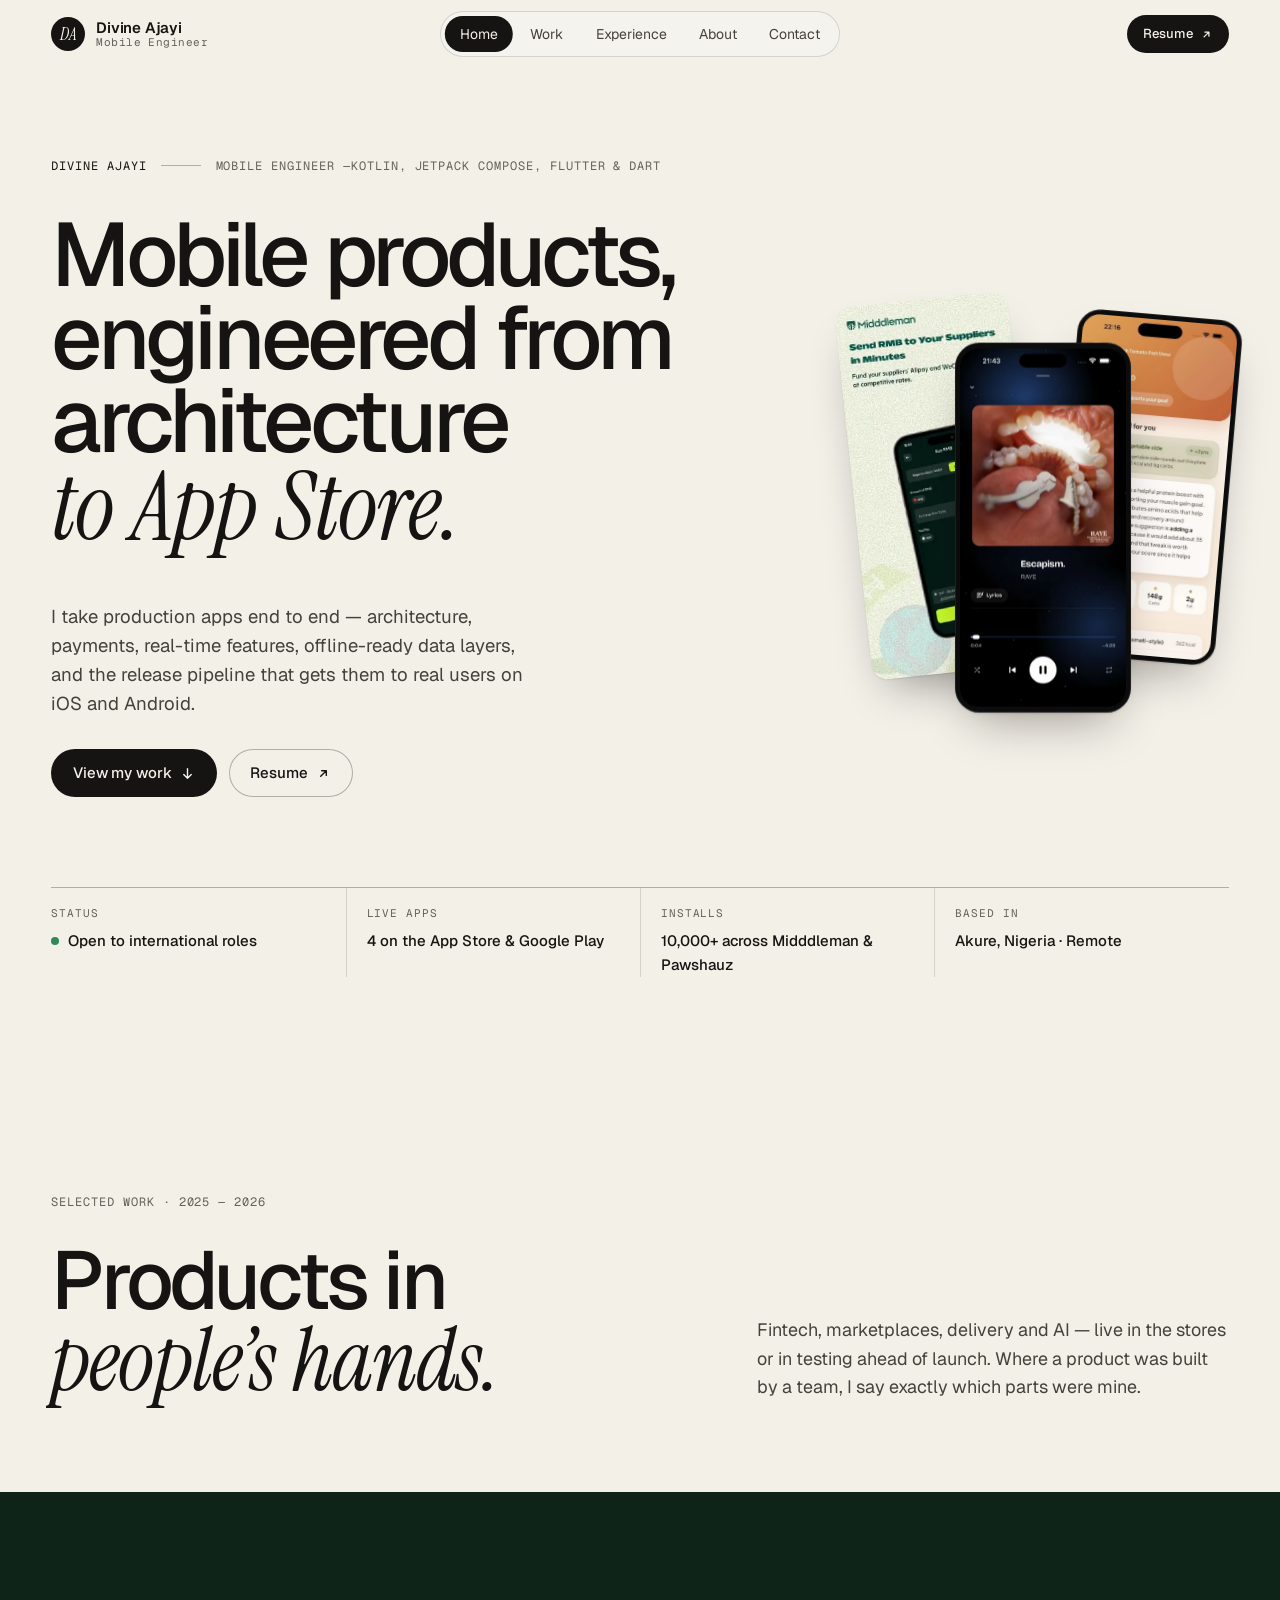
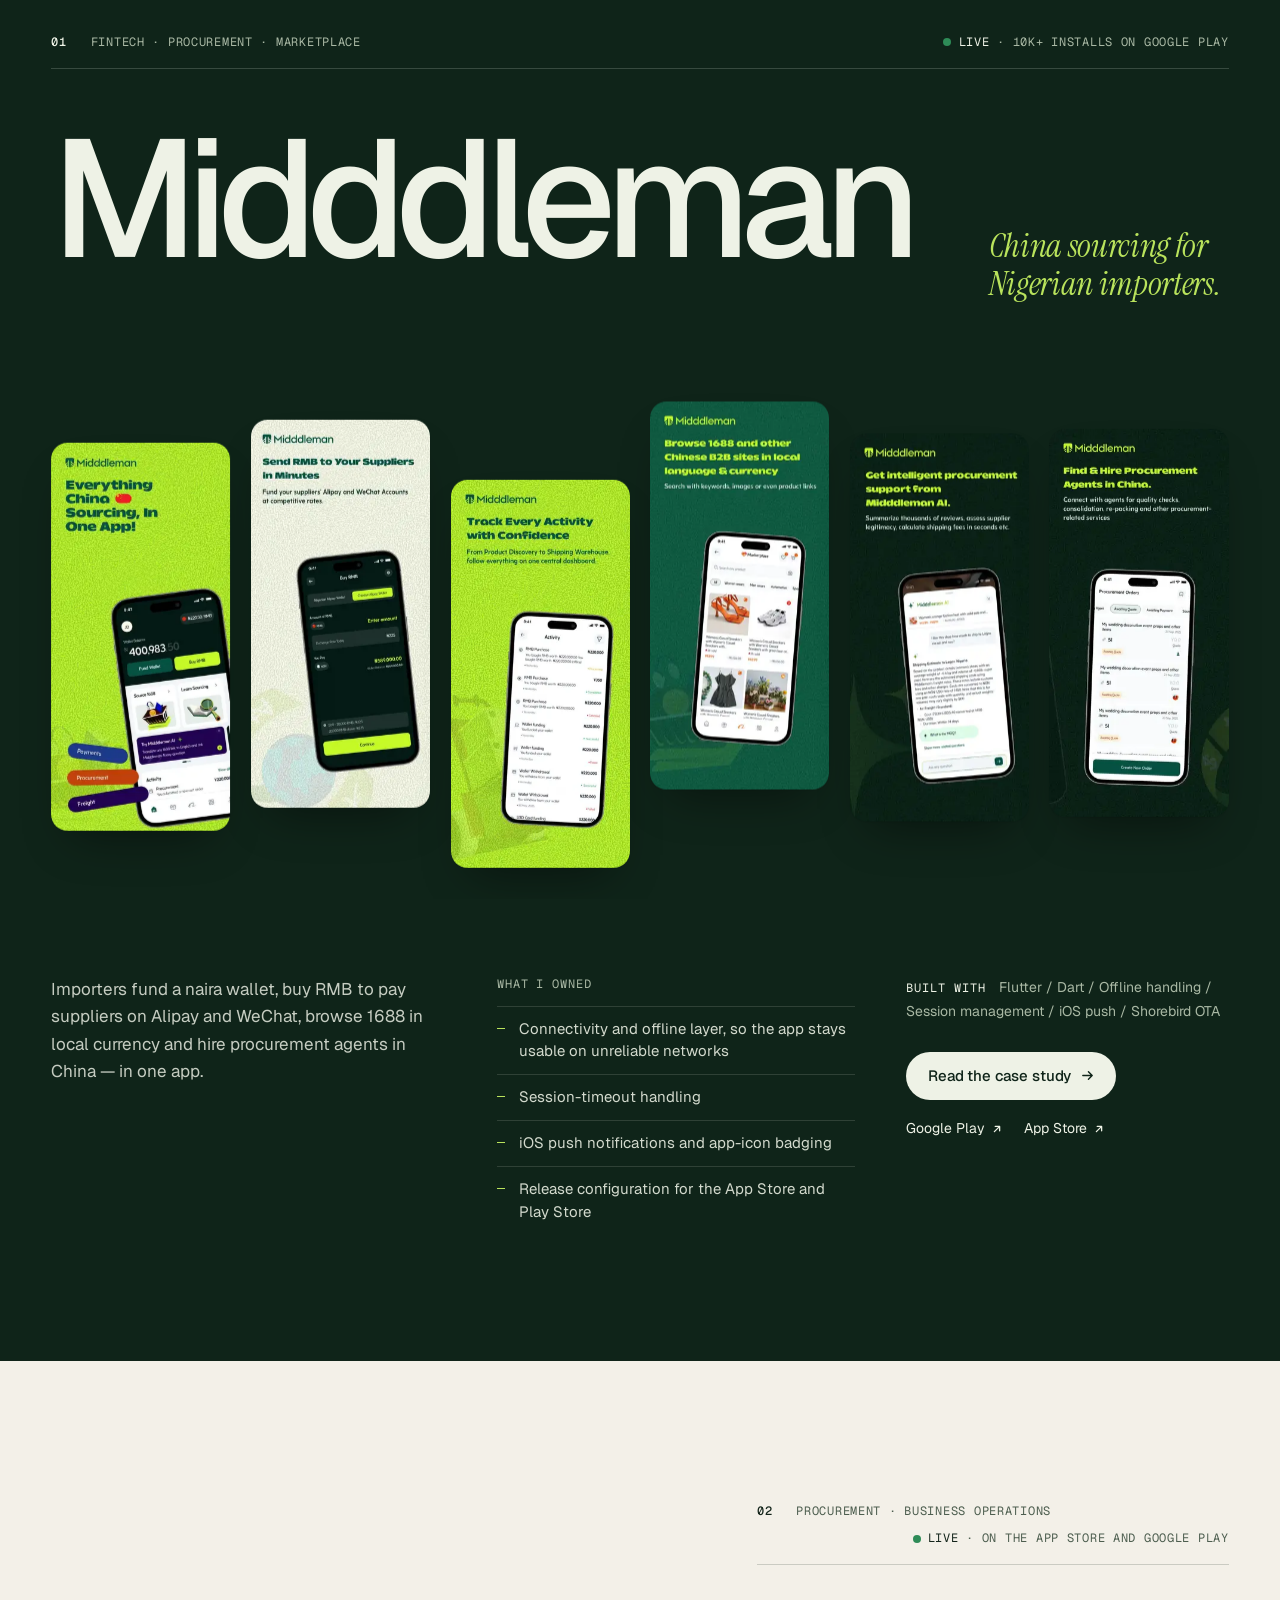
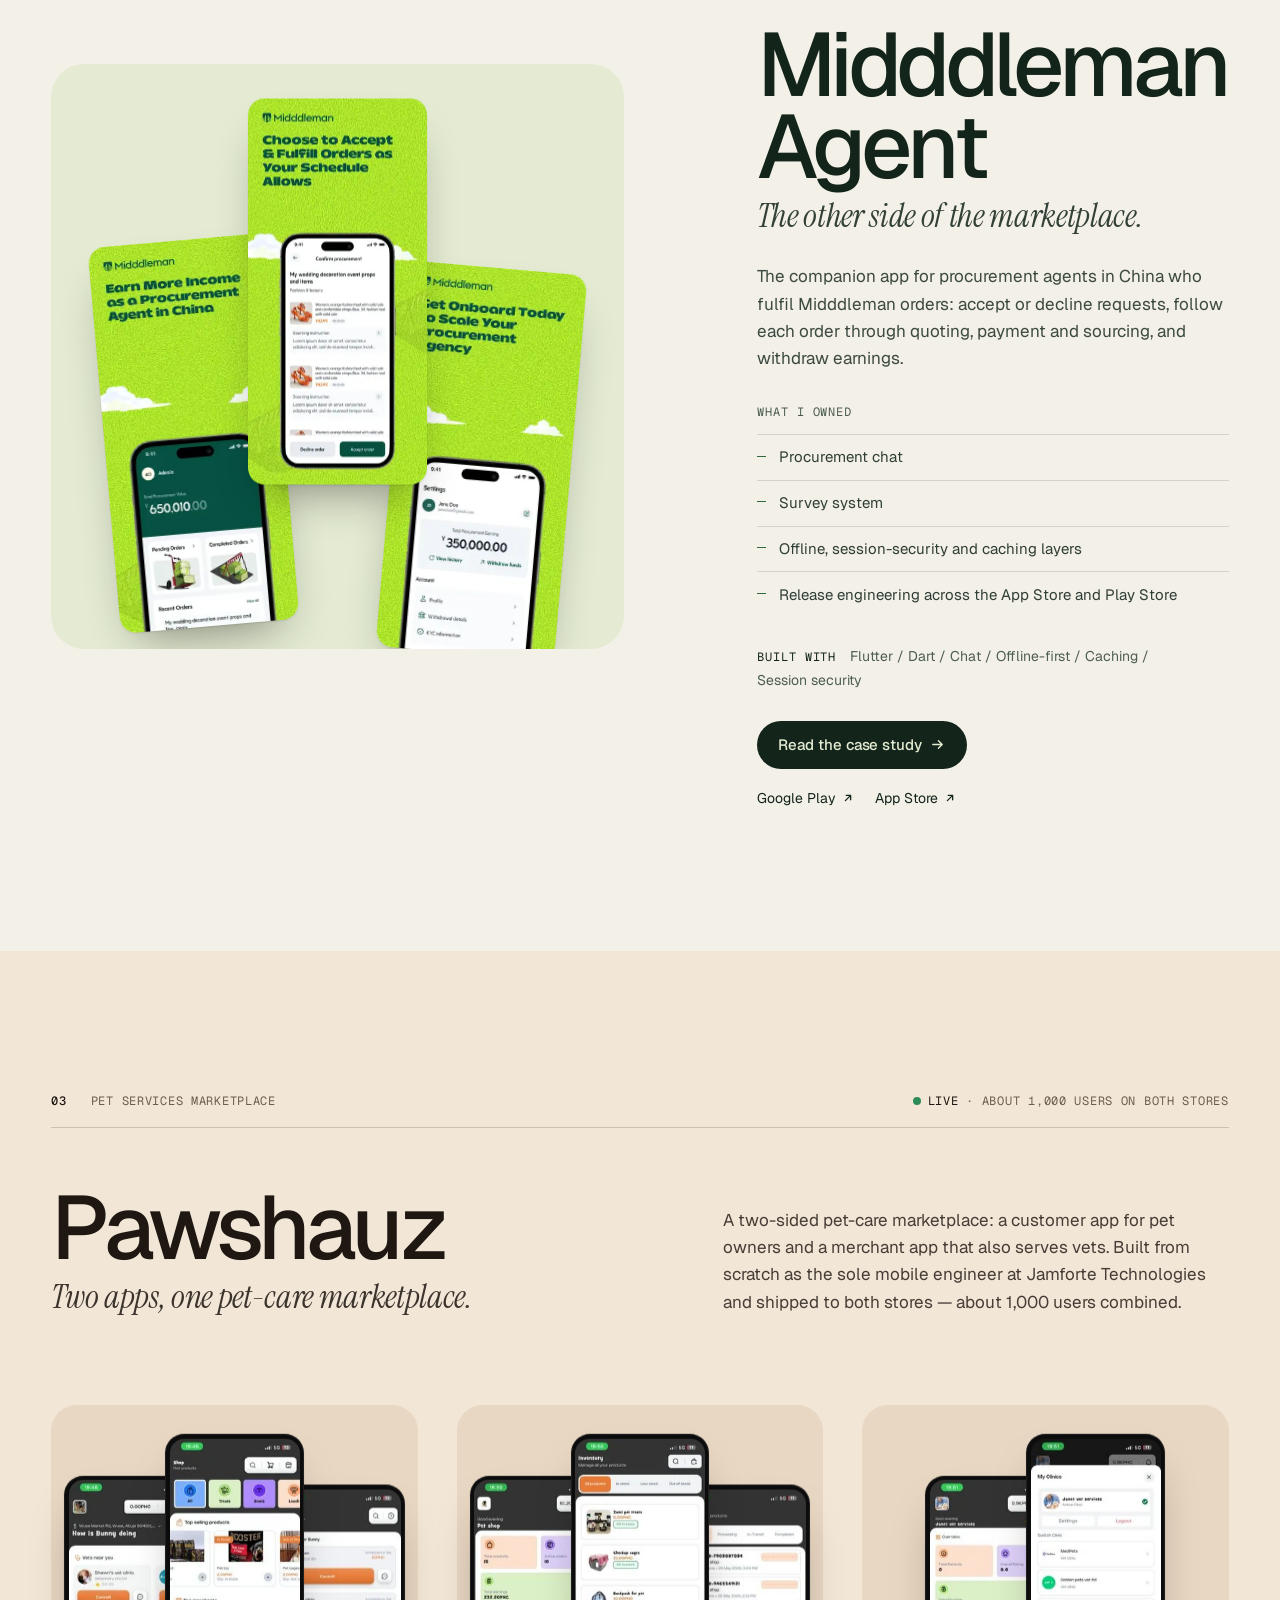
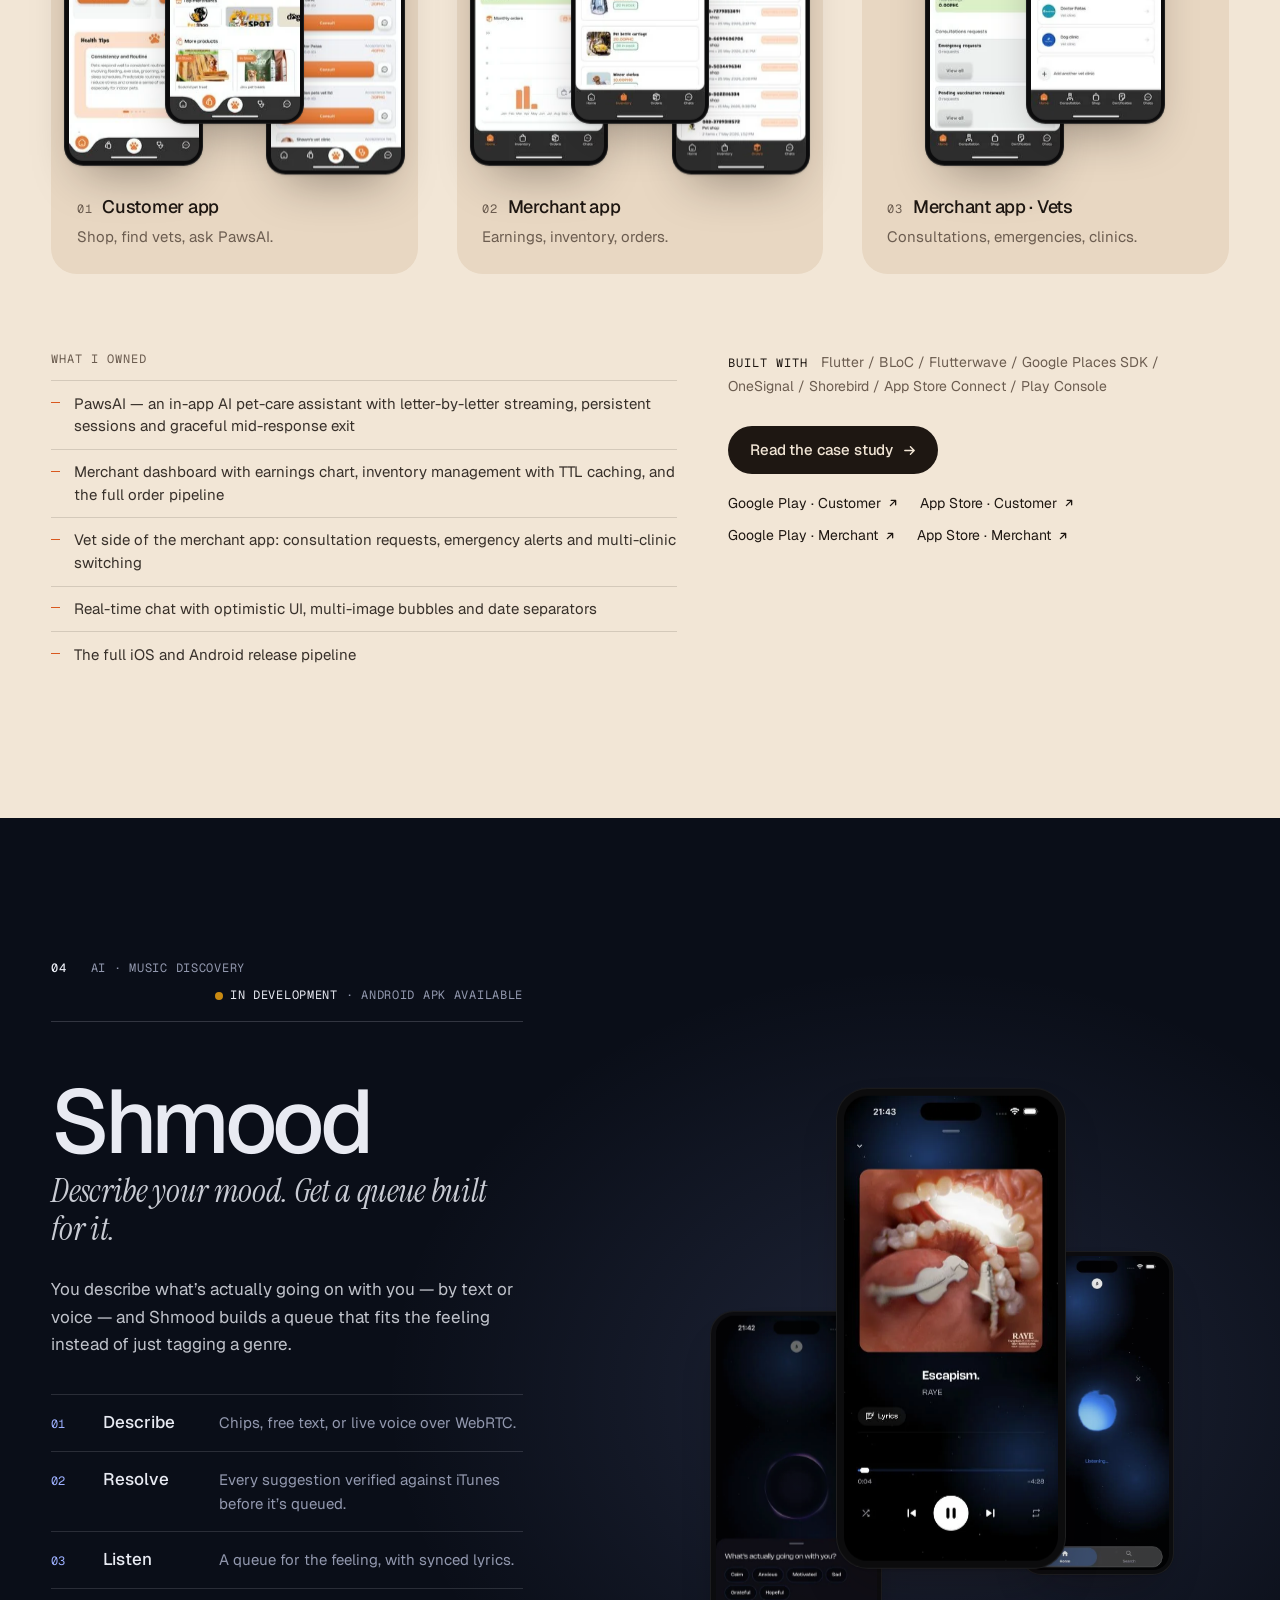
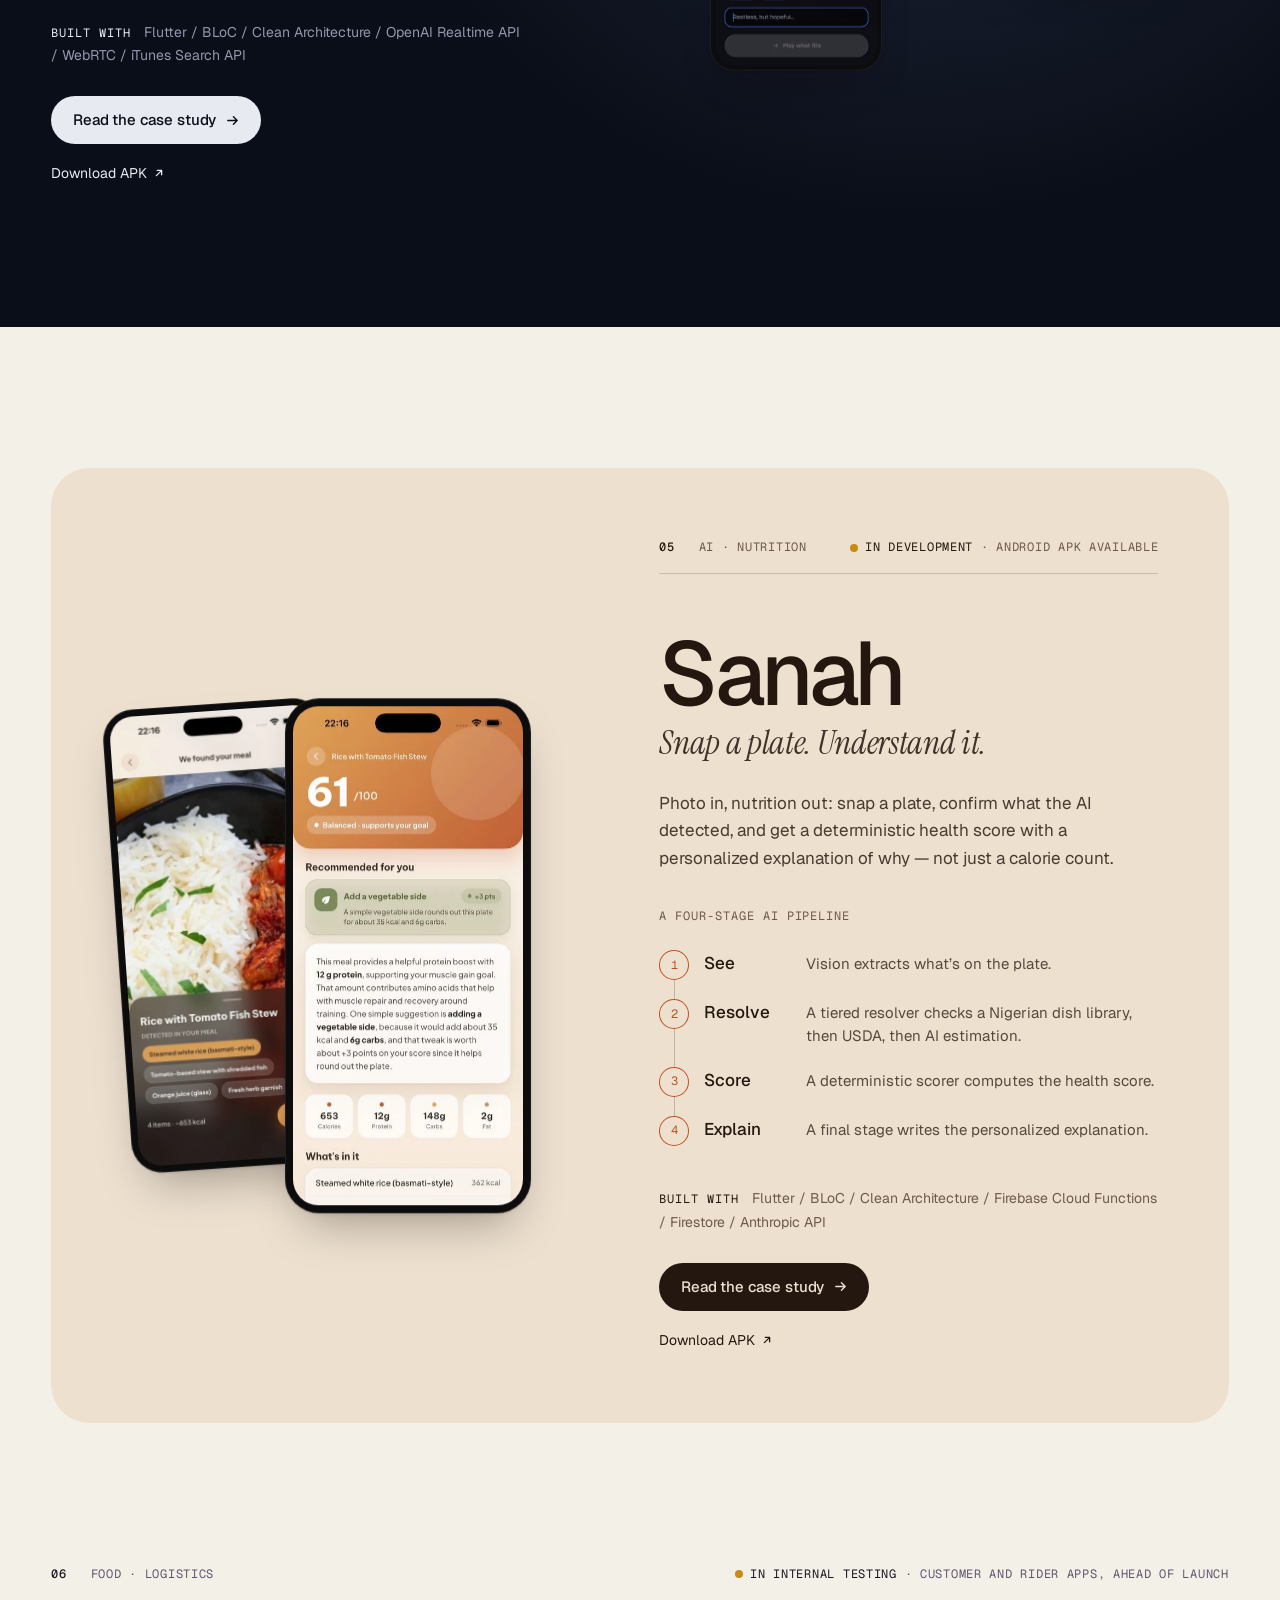
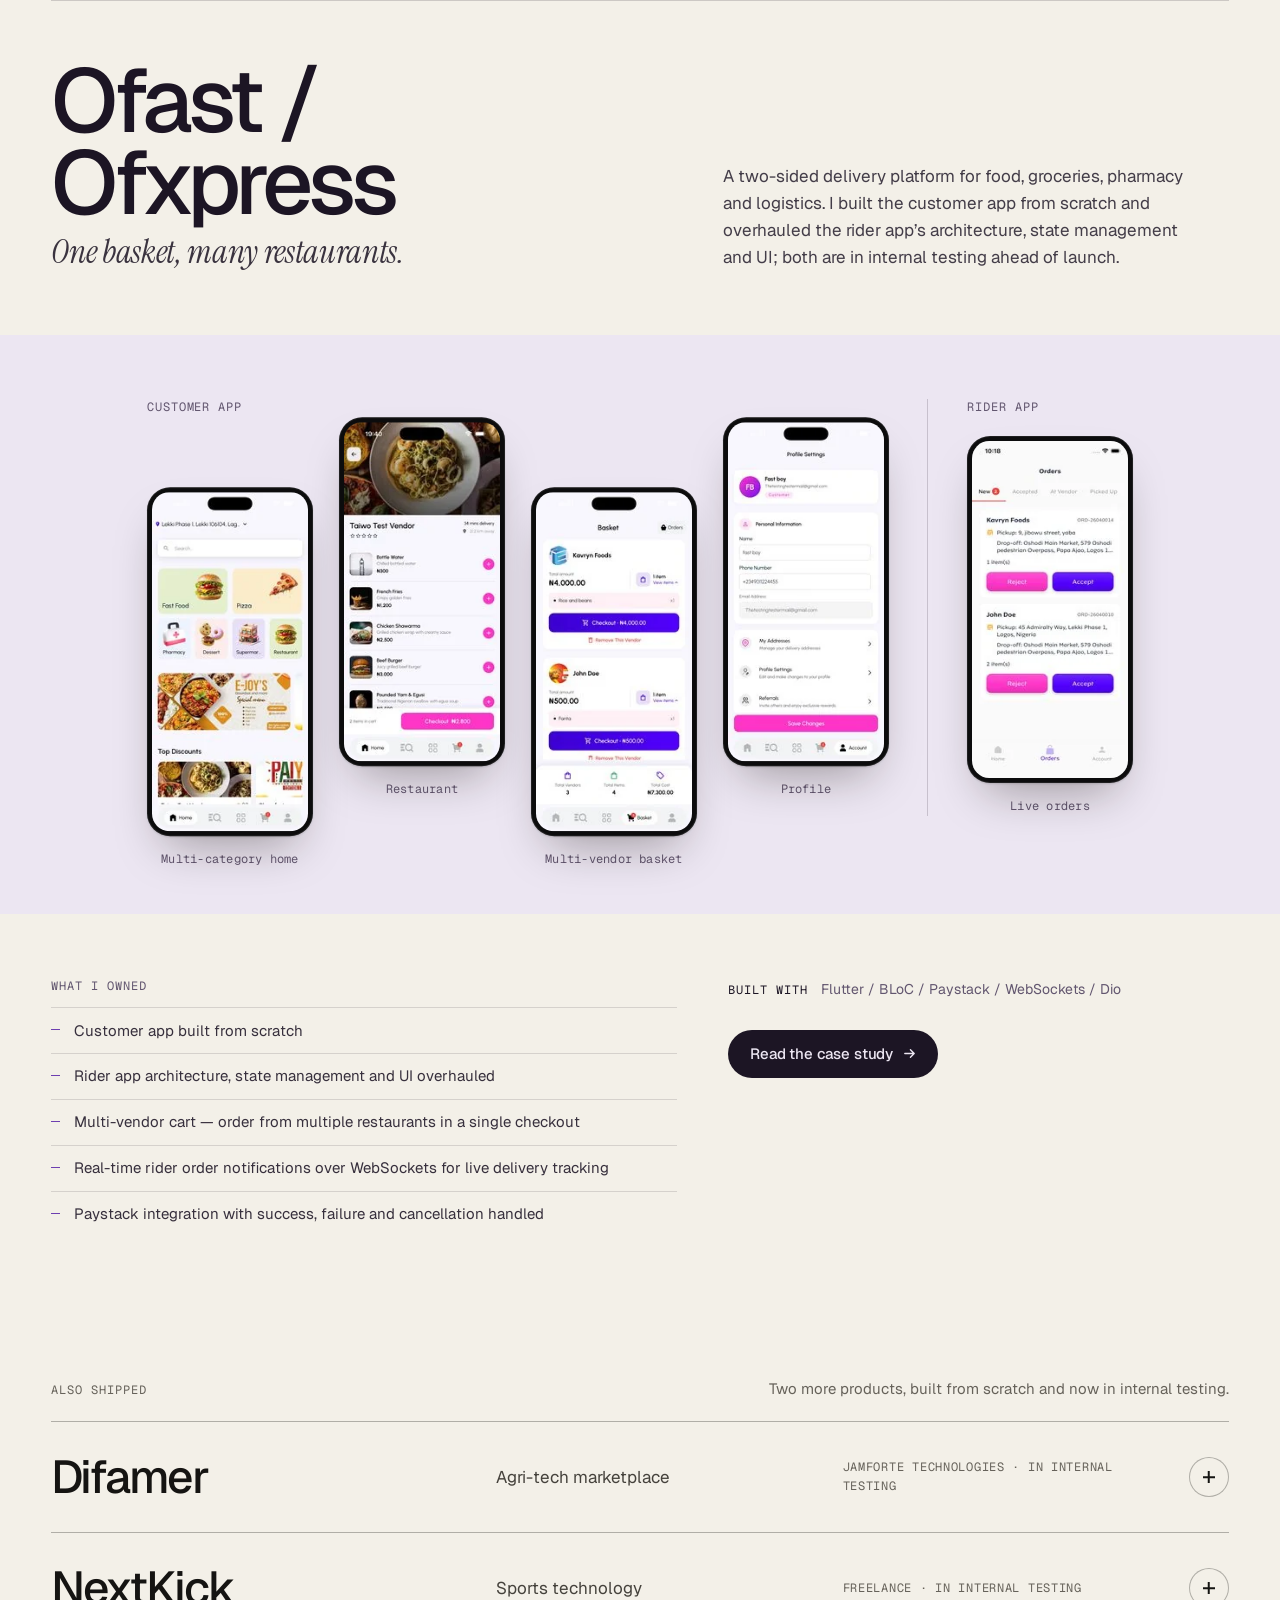
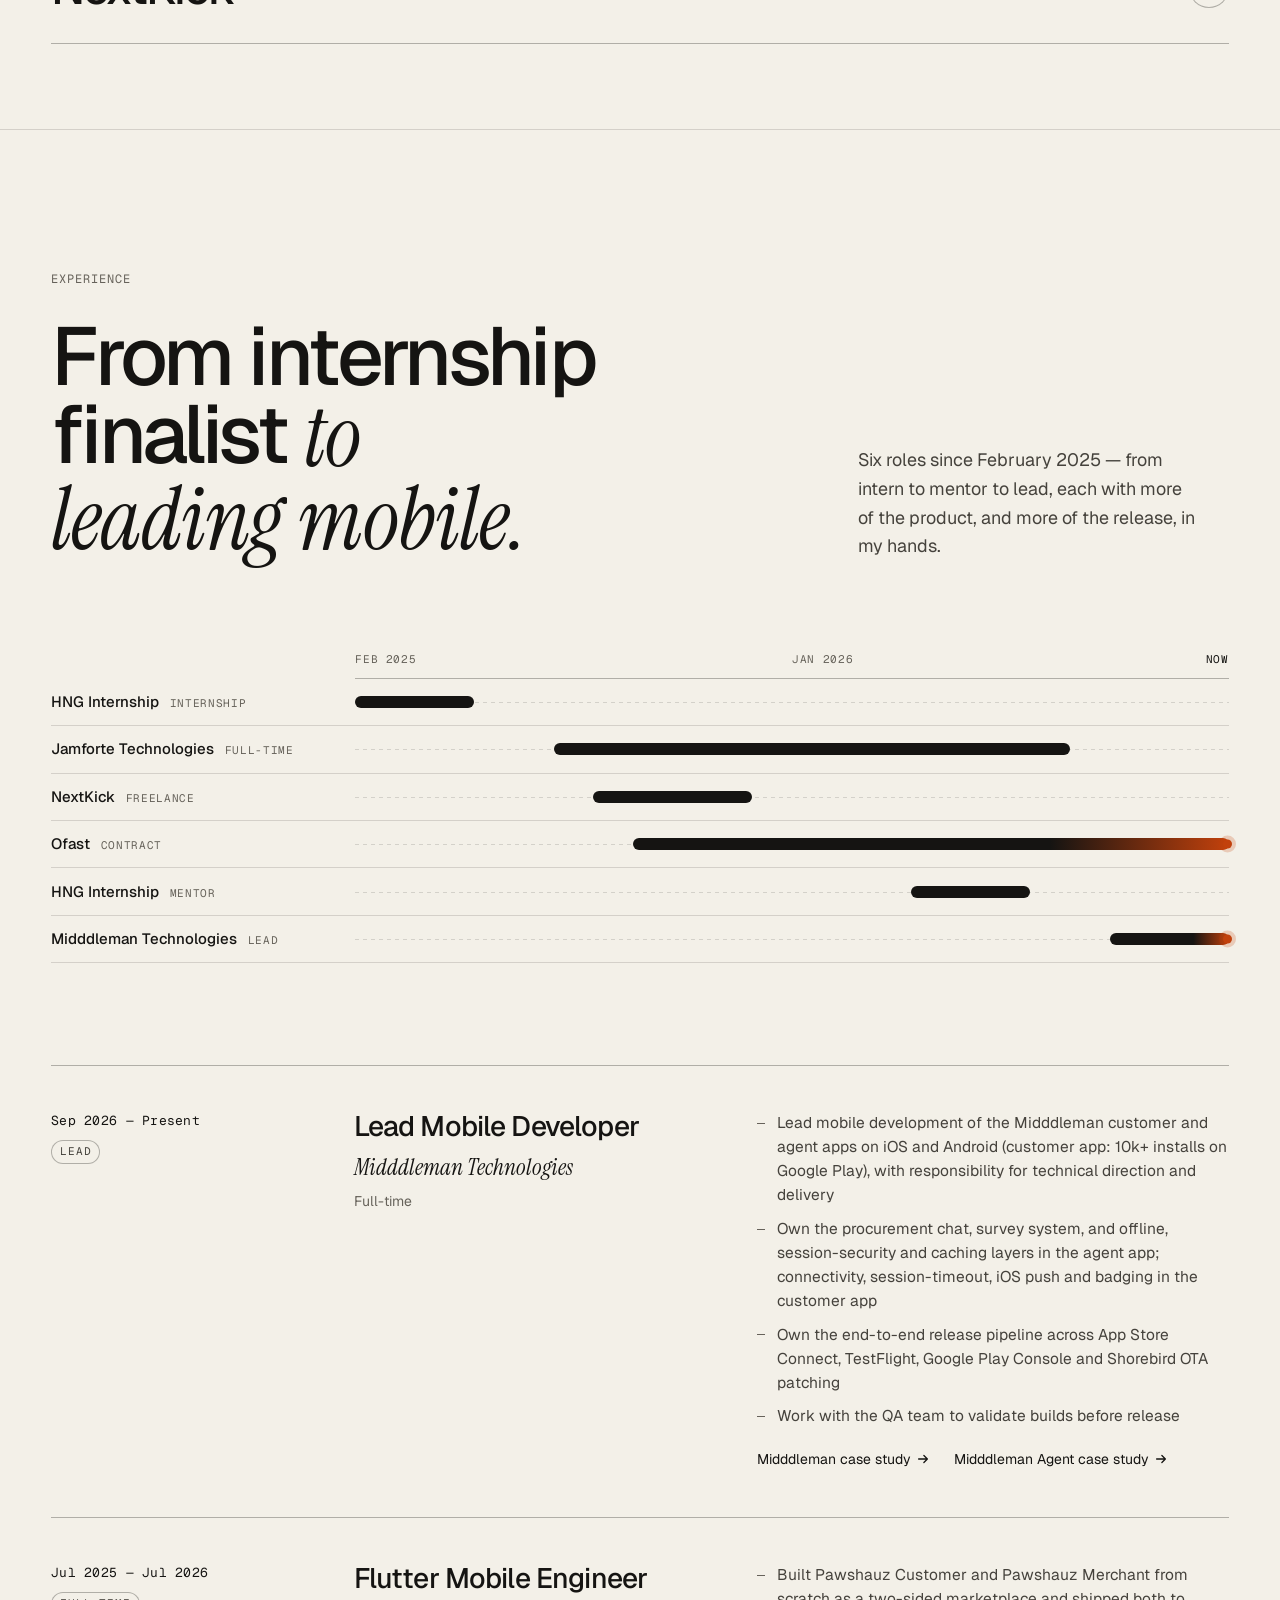
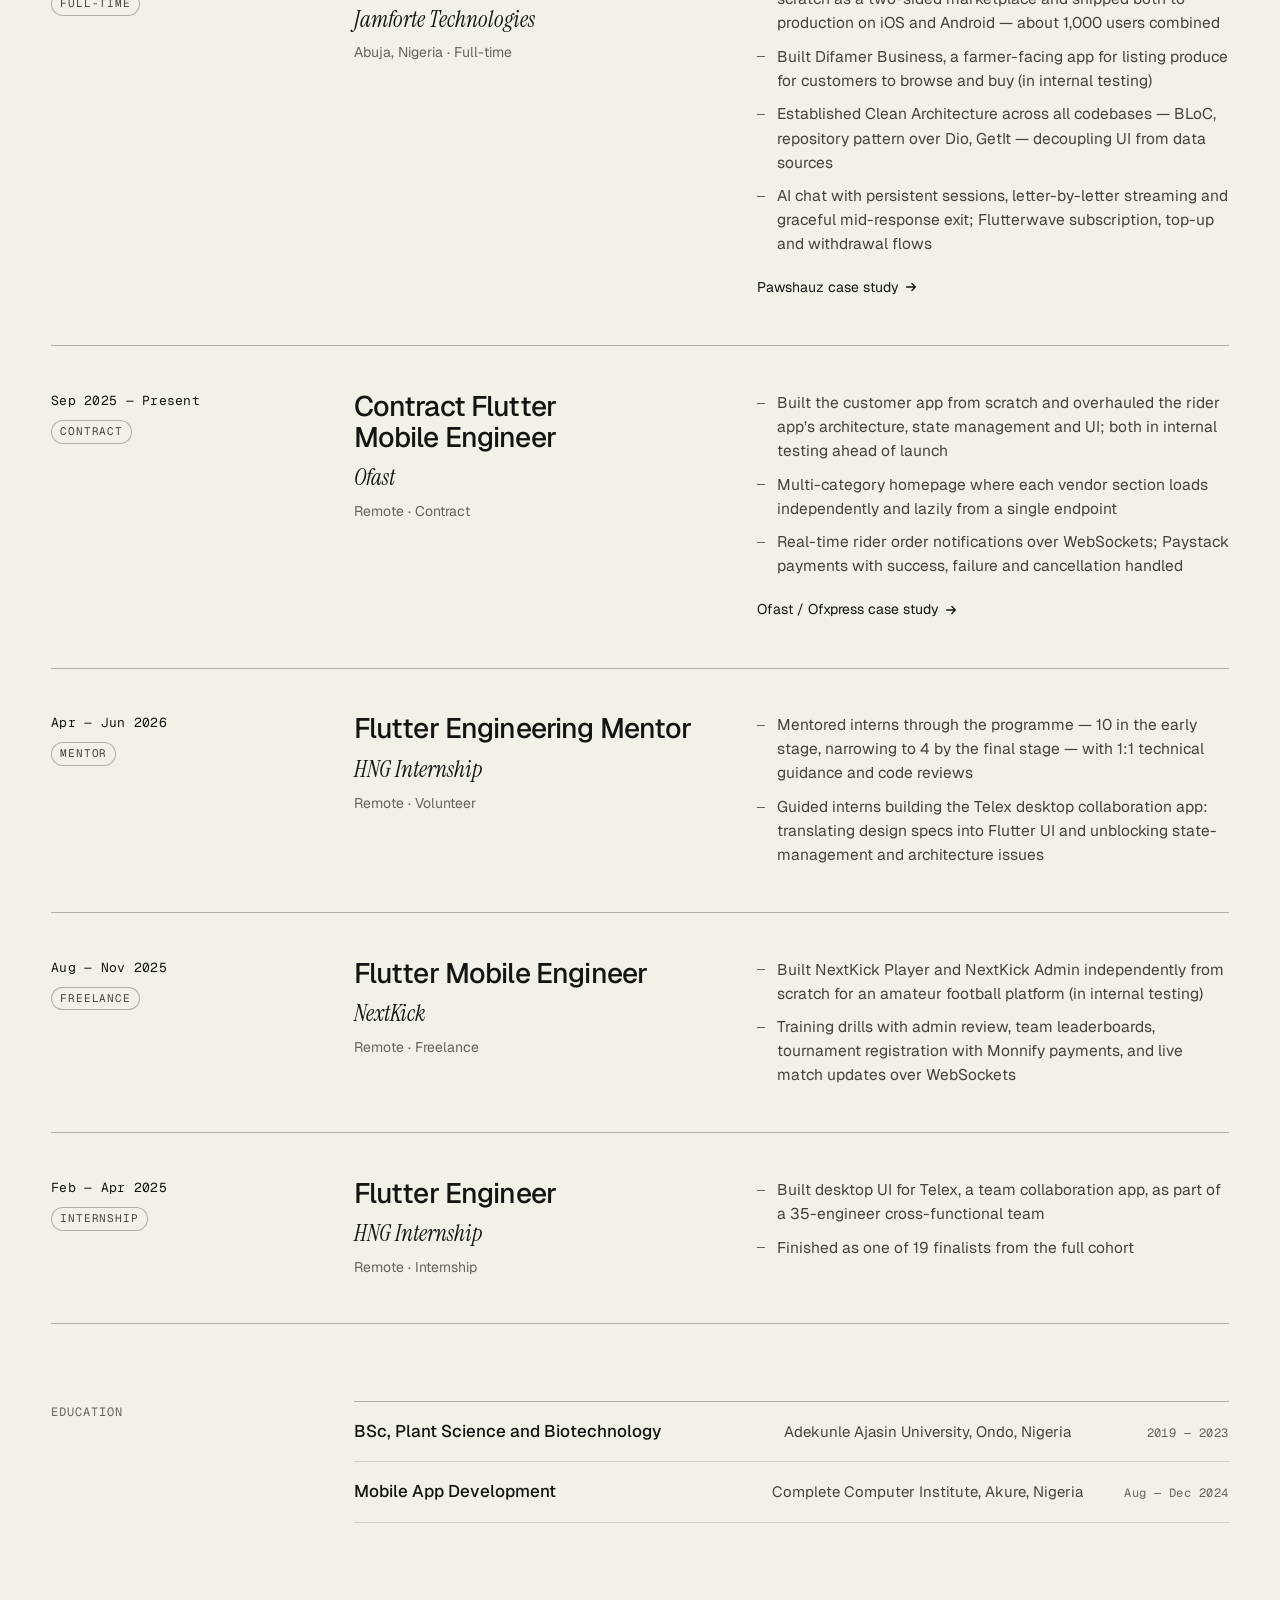
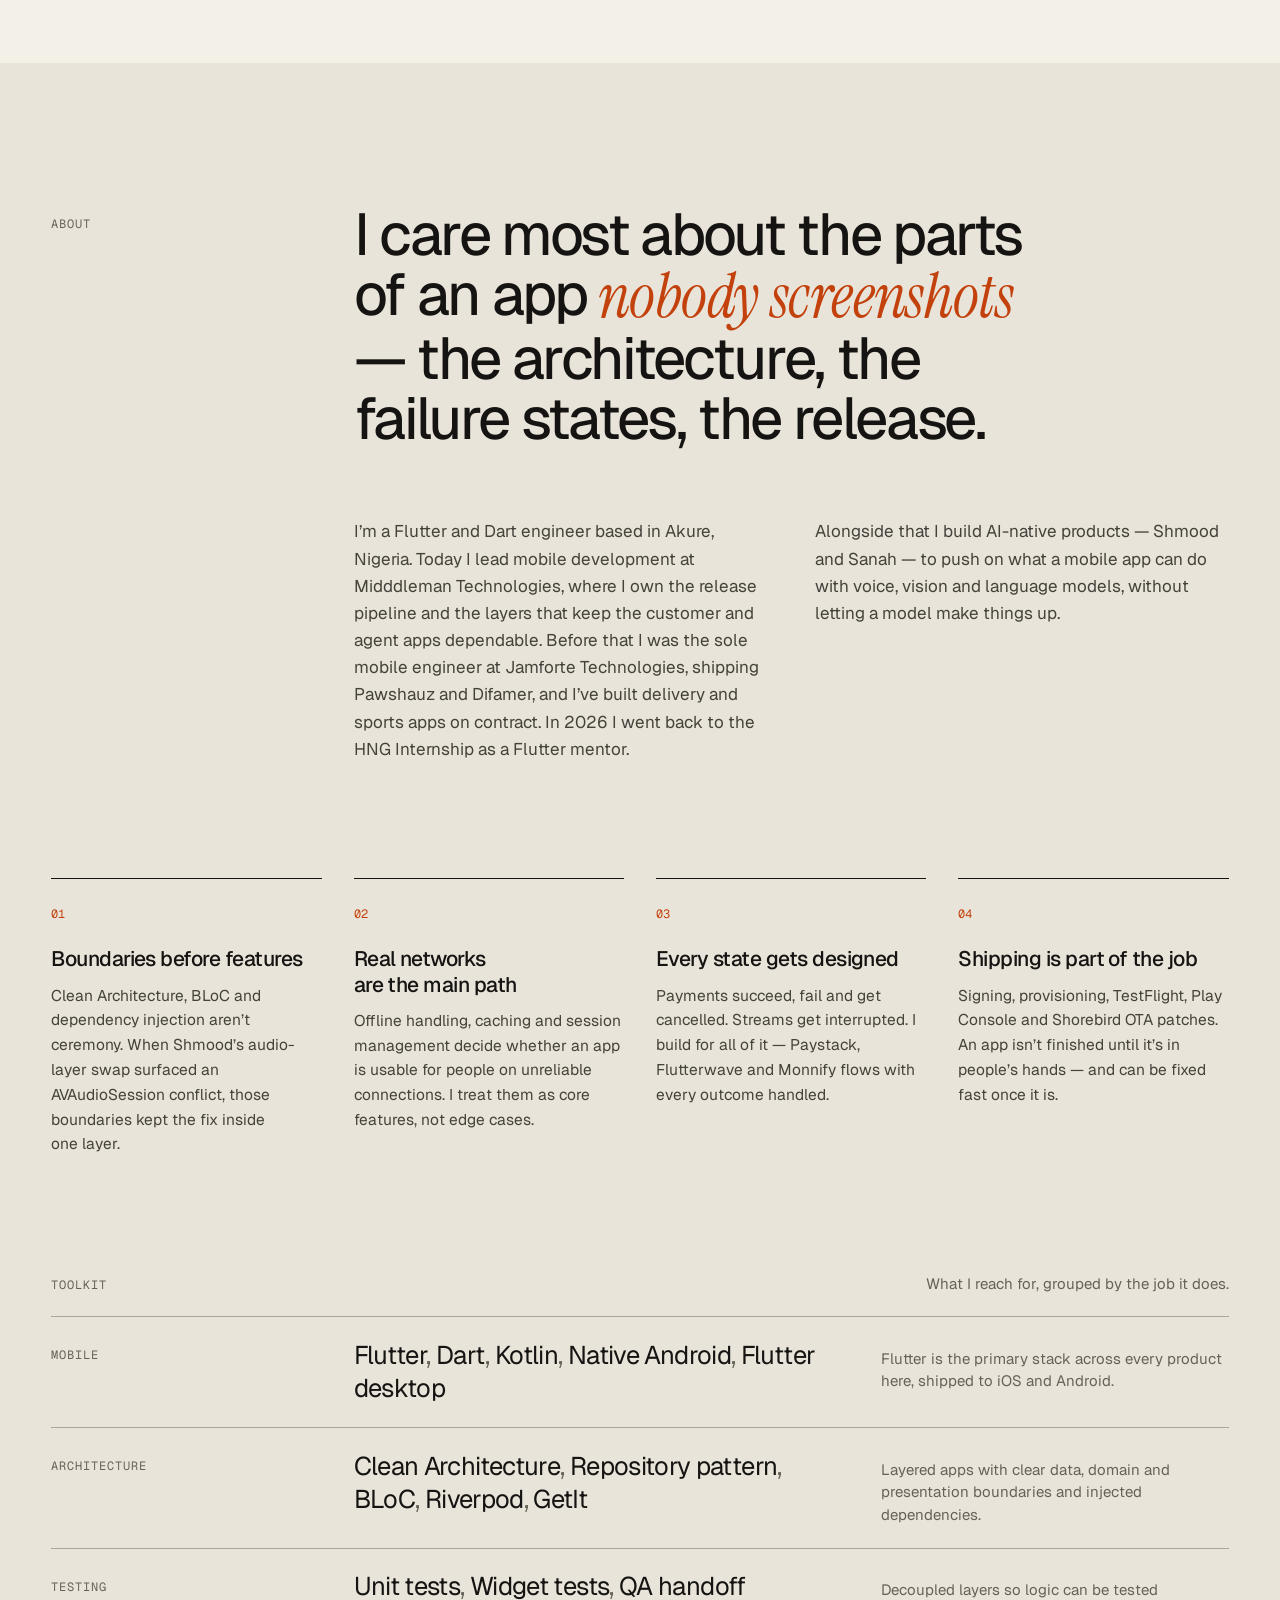
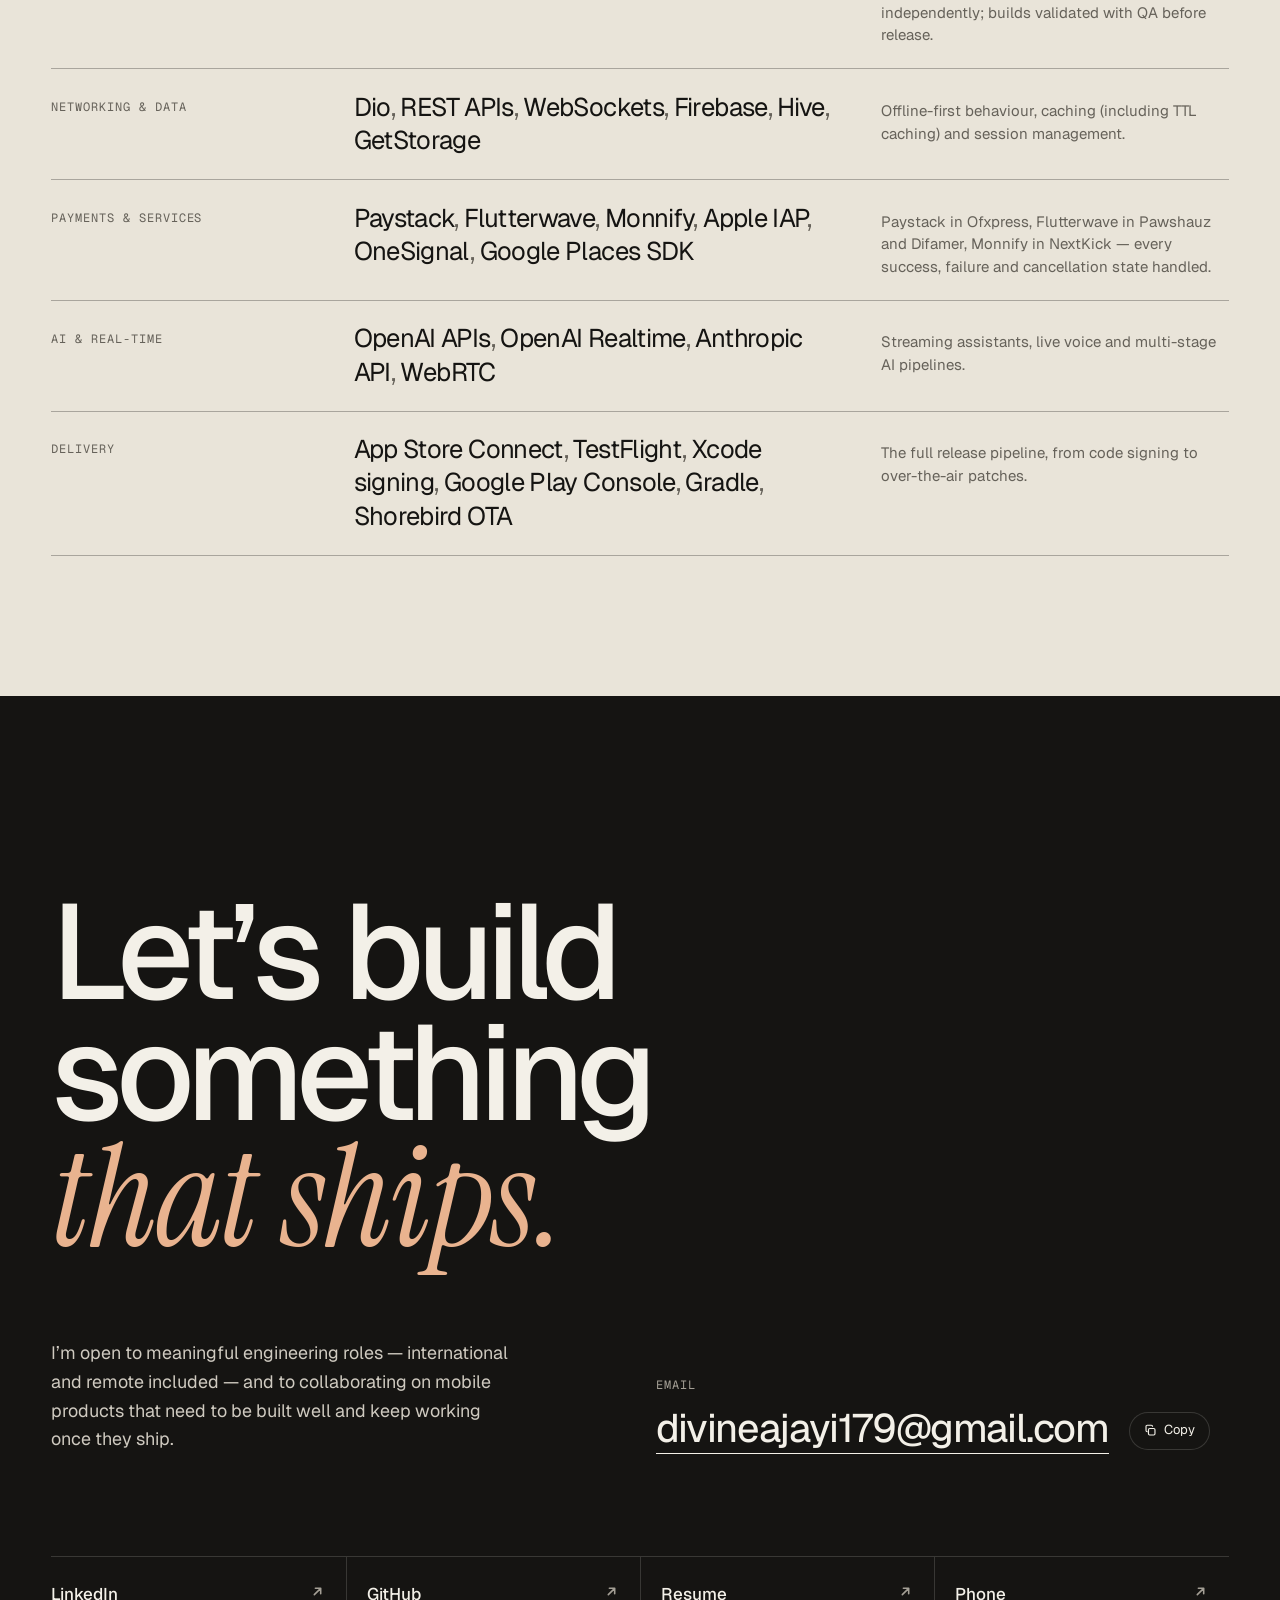
==== commit 5065e9dd: "Merge pull request #2 from Justdivine7/redesign/editorial-portfolio Sync portfolio with new CV, add " ====
--- a/index.html
+++ b/index.html
@@ -10,7 +10,7 @@
 <meta name="theme-color" content="#F3F0E8">
 <meta property="og:type" content="website">
 <meta property="og:site_name" content="Divine Ajayi">
-<meta property="og:title" content="Divine Ajayi — Mobile Engineer, Flutter &amp; Dart">
+<meta property="og:title" content="Divine Ajayi — Mobile Engineer, Kotlin, Jetpack Compose, Flutter &amp; Dart">
 <meta property="og:description" content="Divine Ajayi is a Flutter and Dart mobile engineer who takes production apps from architecture to the App Store and Google Play — payments, real-time features, offline-ready data layers and release engineering.">
 <meta property="og:url" content="https://divine-ajayi.vercel.app/">
 <meta property="og:image" content="https://divine-ajayi.vercel.app/assets/og.png">
@@ -59,7 +59,7 @@
 <main id="main">
 <section class="hero" id="top" aria-labelledby="hero-title">
   <div class="wrap hero__grid">
-    <p class="hero__eyebrow eyebrow" data-reveal><span>Divine Ajayi</span><span class="hero__sep" aria-hidden="true"></span><span>Mobile Engineer — Flutter &amp; Dart</span></p>
+    <p class="hero__eyebrow eyebrow" data-reveal><span>Divine Ajayi</span><span class="hero__sep" aria-hidden="true"></span><span>Mobile Engineer —Kotlin, Jetpack Compose, Flutter &amp; Dart</span></p>
     <h1 class="hero__title" id="hero-title" data-split><span class="w"><span style="--i:0">Mobile</span></span> <span class="w"><span style="--i:1">products,</span></span> <span class="w"><span style="--i:2">engineered</span></span> <span class="w"><span style="--i:3">from</span></span> <span class="w"><span style="--i:4">architecture</span></span> <span class="w"><span style="--i:5"><em>to</em></span></span> <span class="w"><span style="--i:6"><em>App</em></span></span> <span class="w"><span style="--i:7"><em>Store.</em></span></span></h1>
     <div class="hero__intro">
       <p class="hero__lede" data-reveal>I take production apps end to end — architecture, payments, real-time features, offline-ready data layers, and the release pipeline that gets them to real users on iOS and Android.</p>
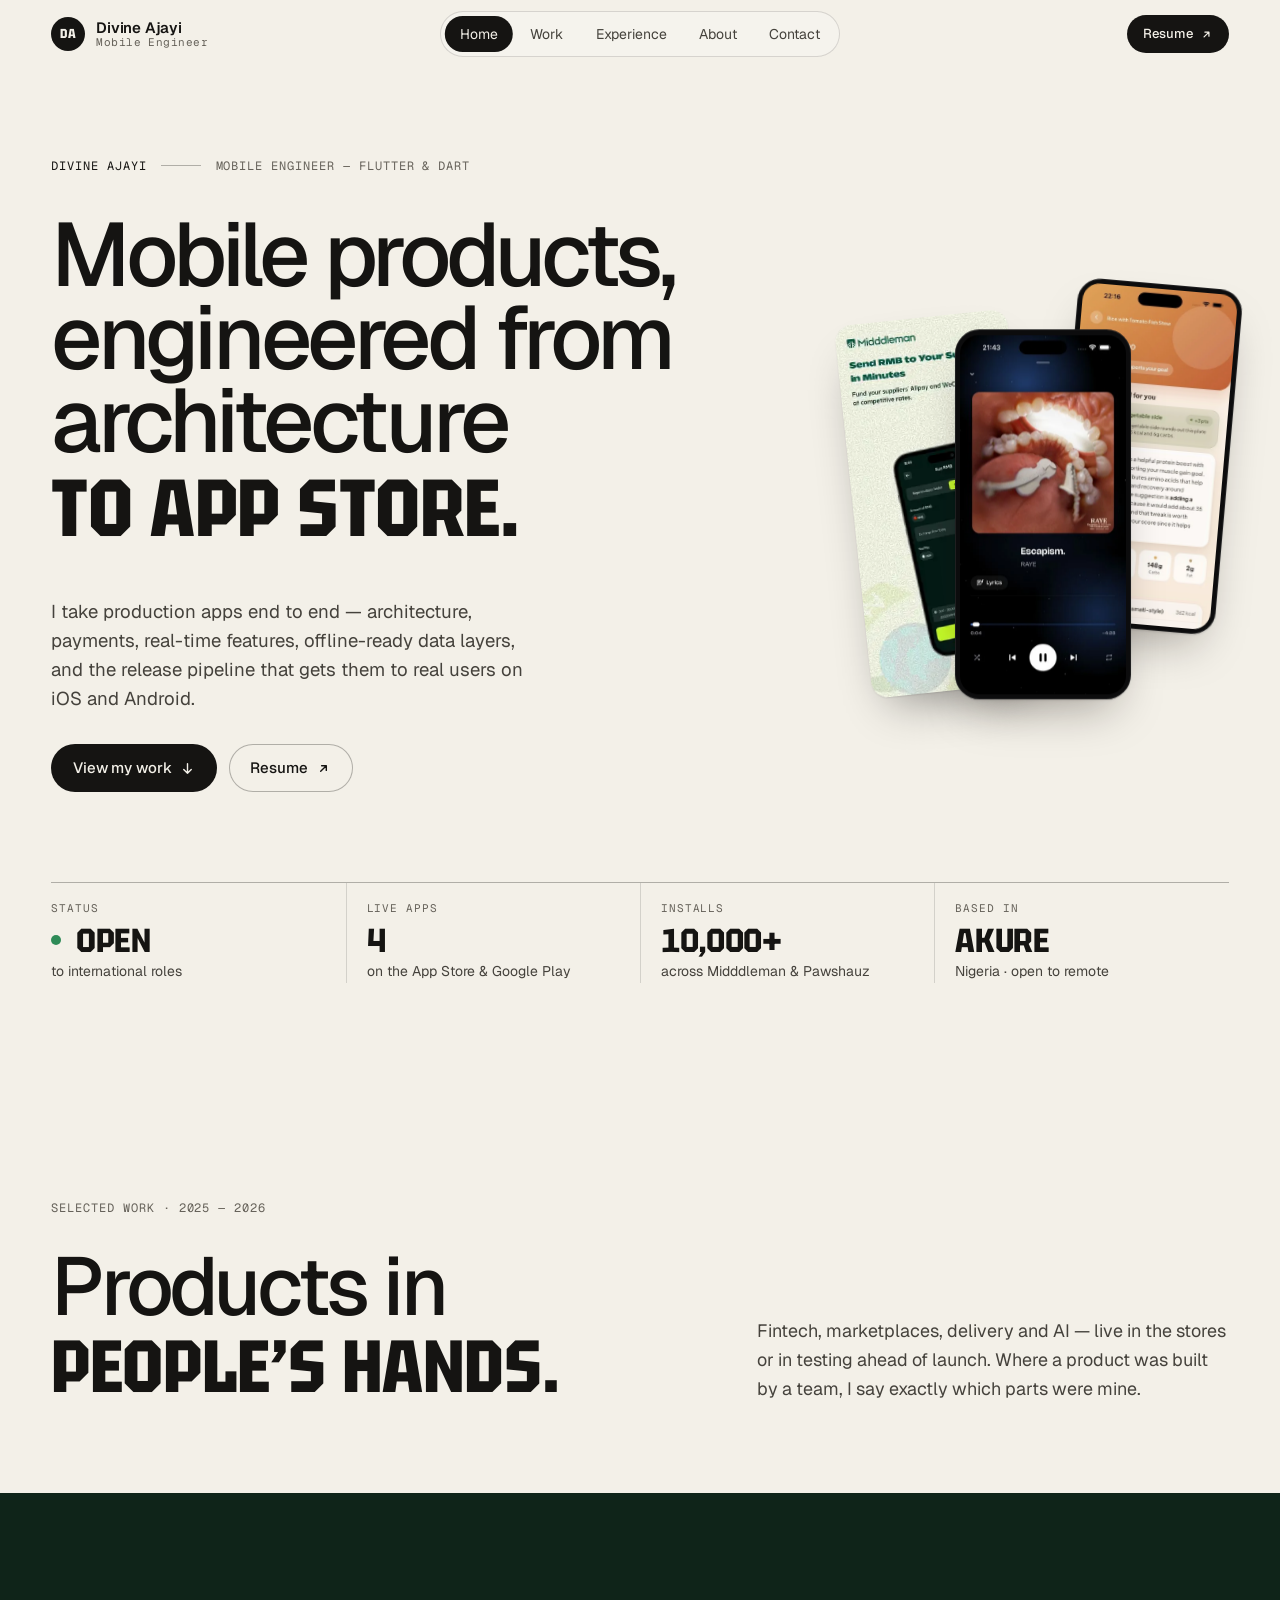
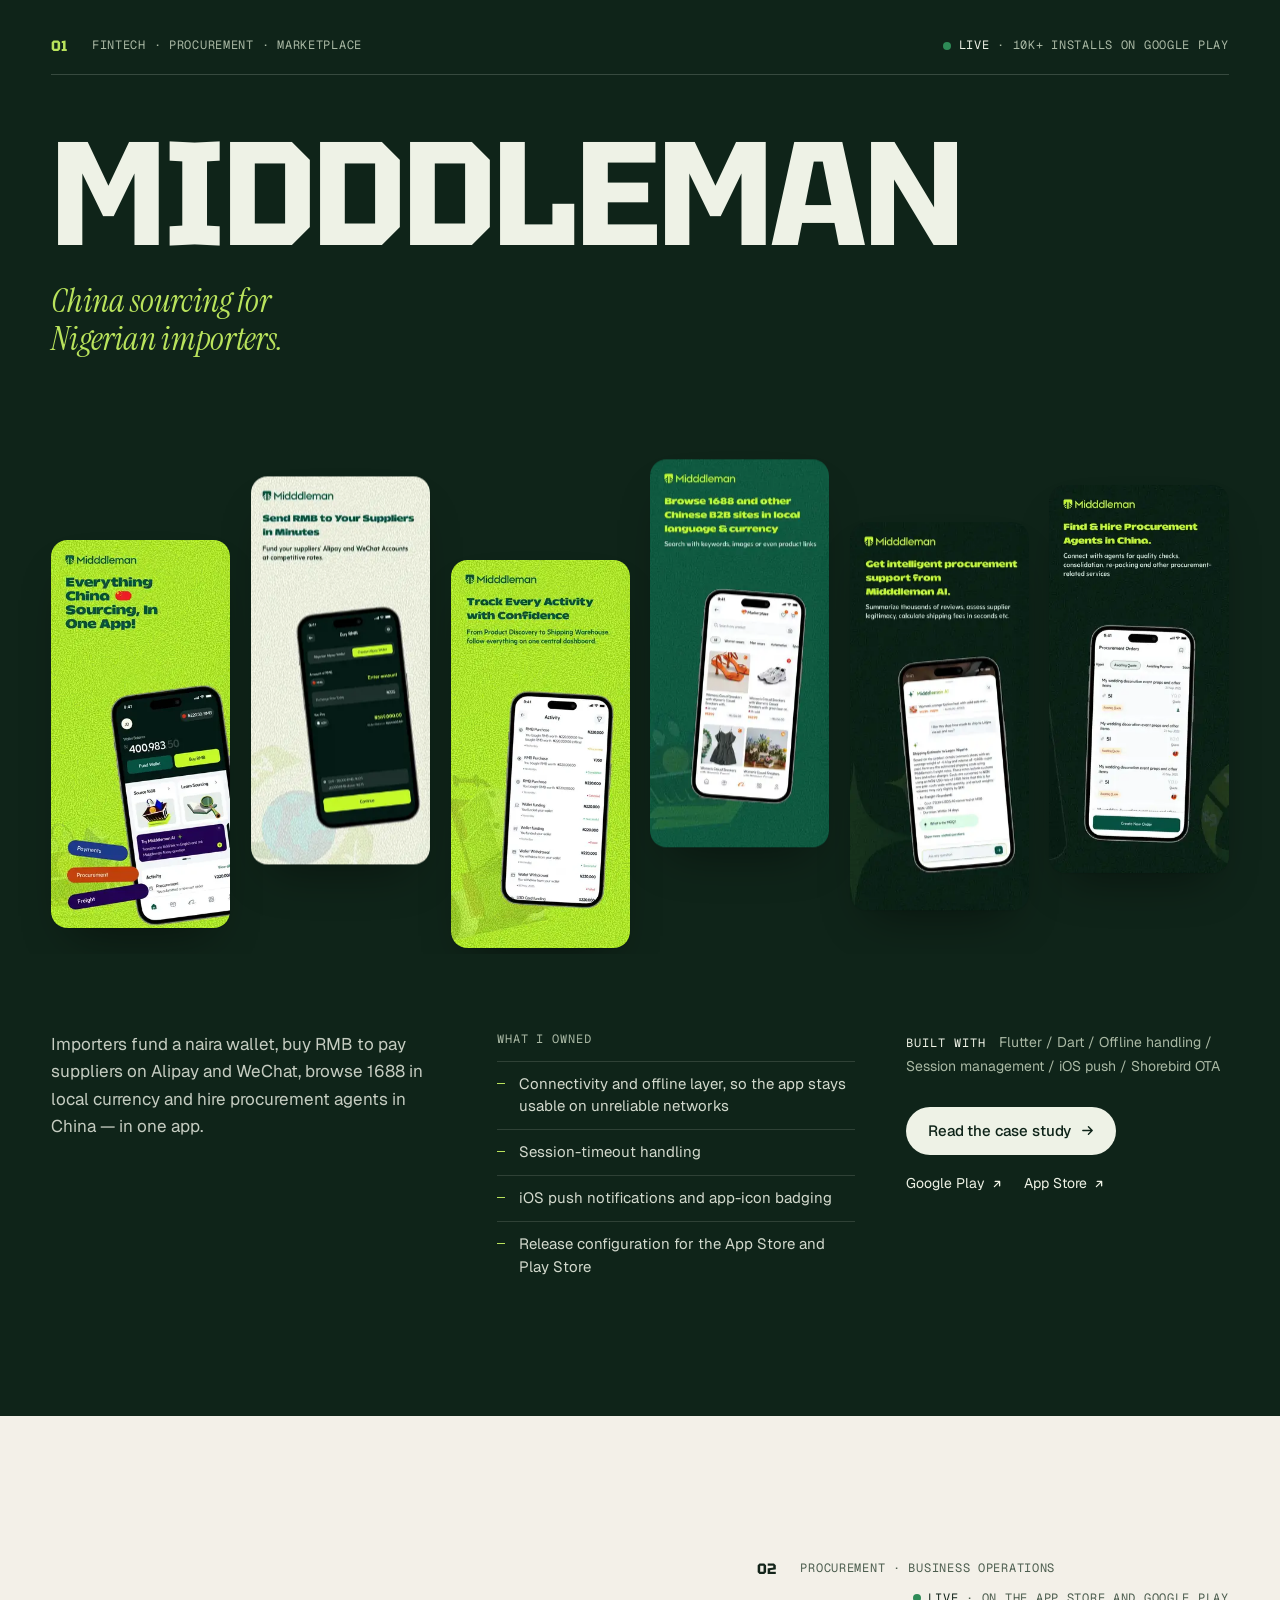
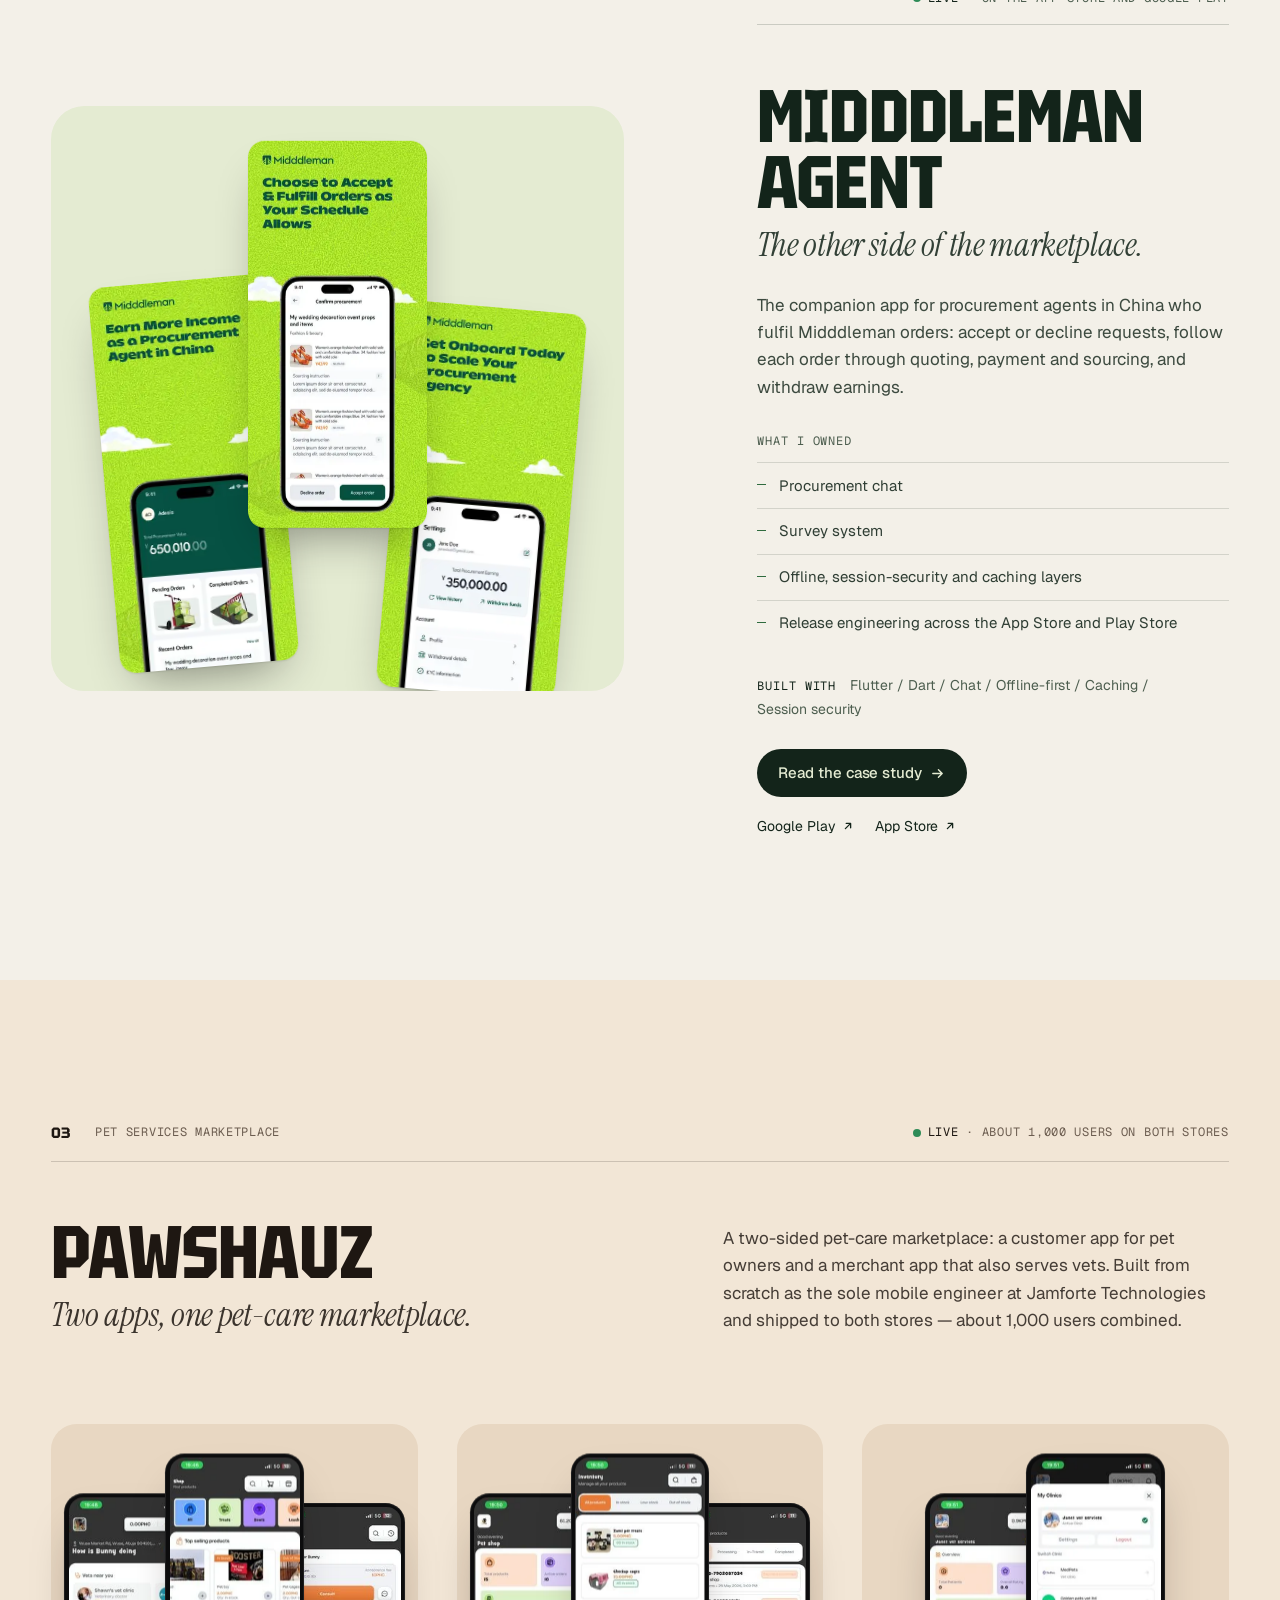
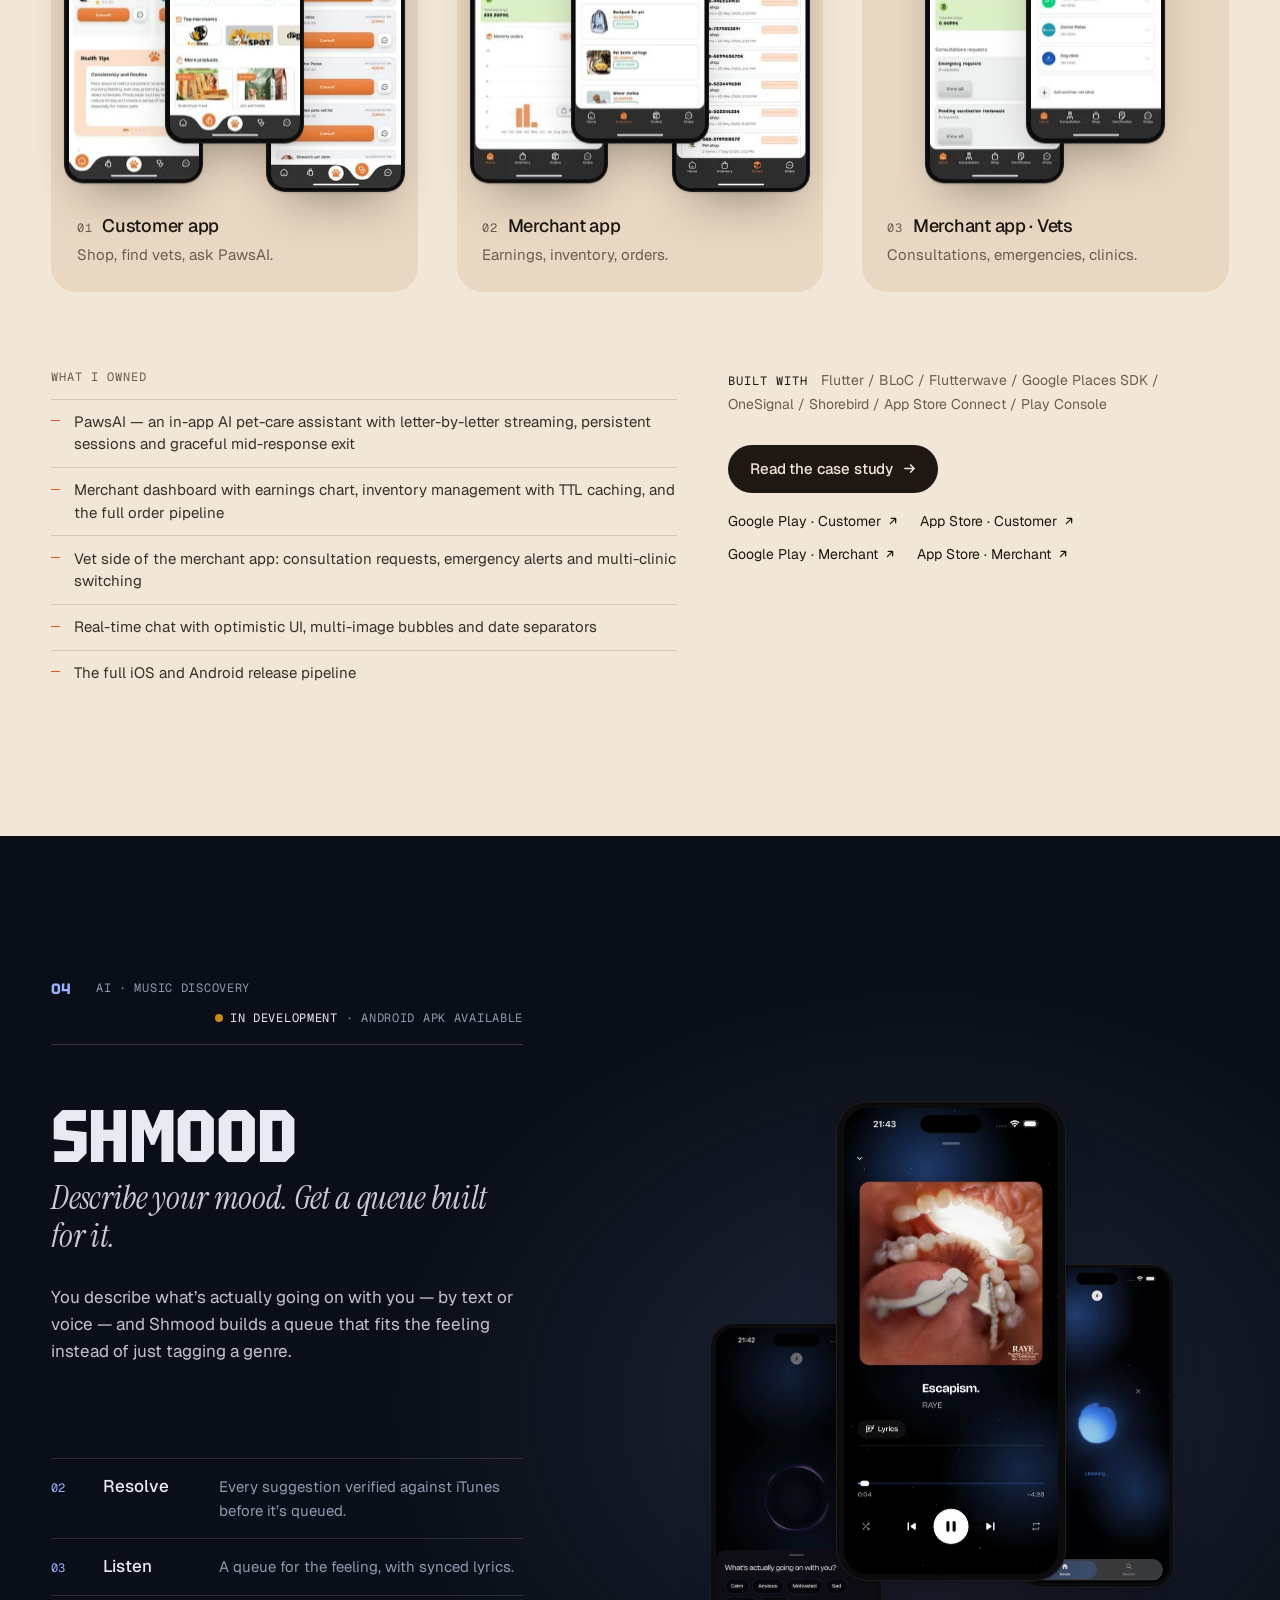
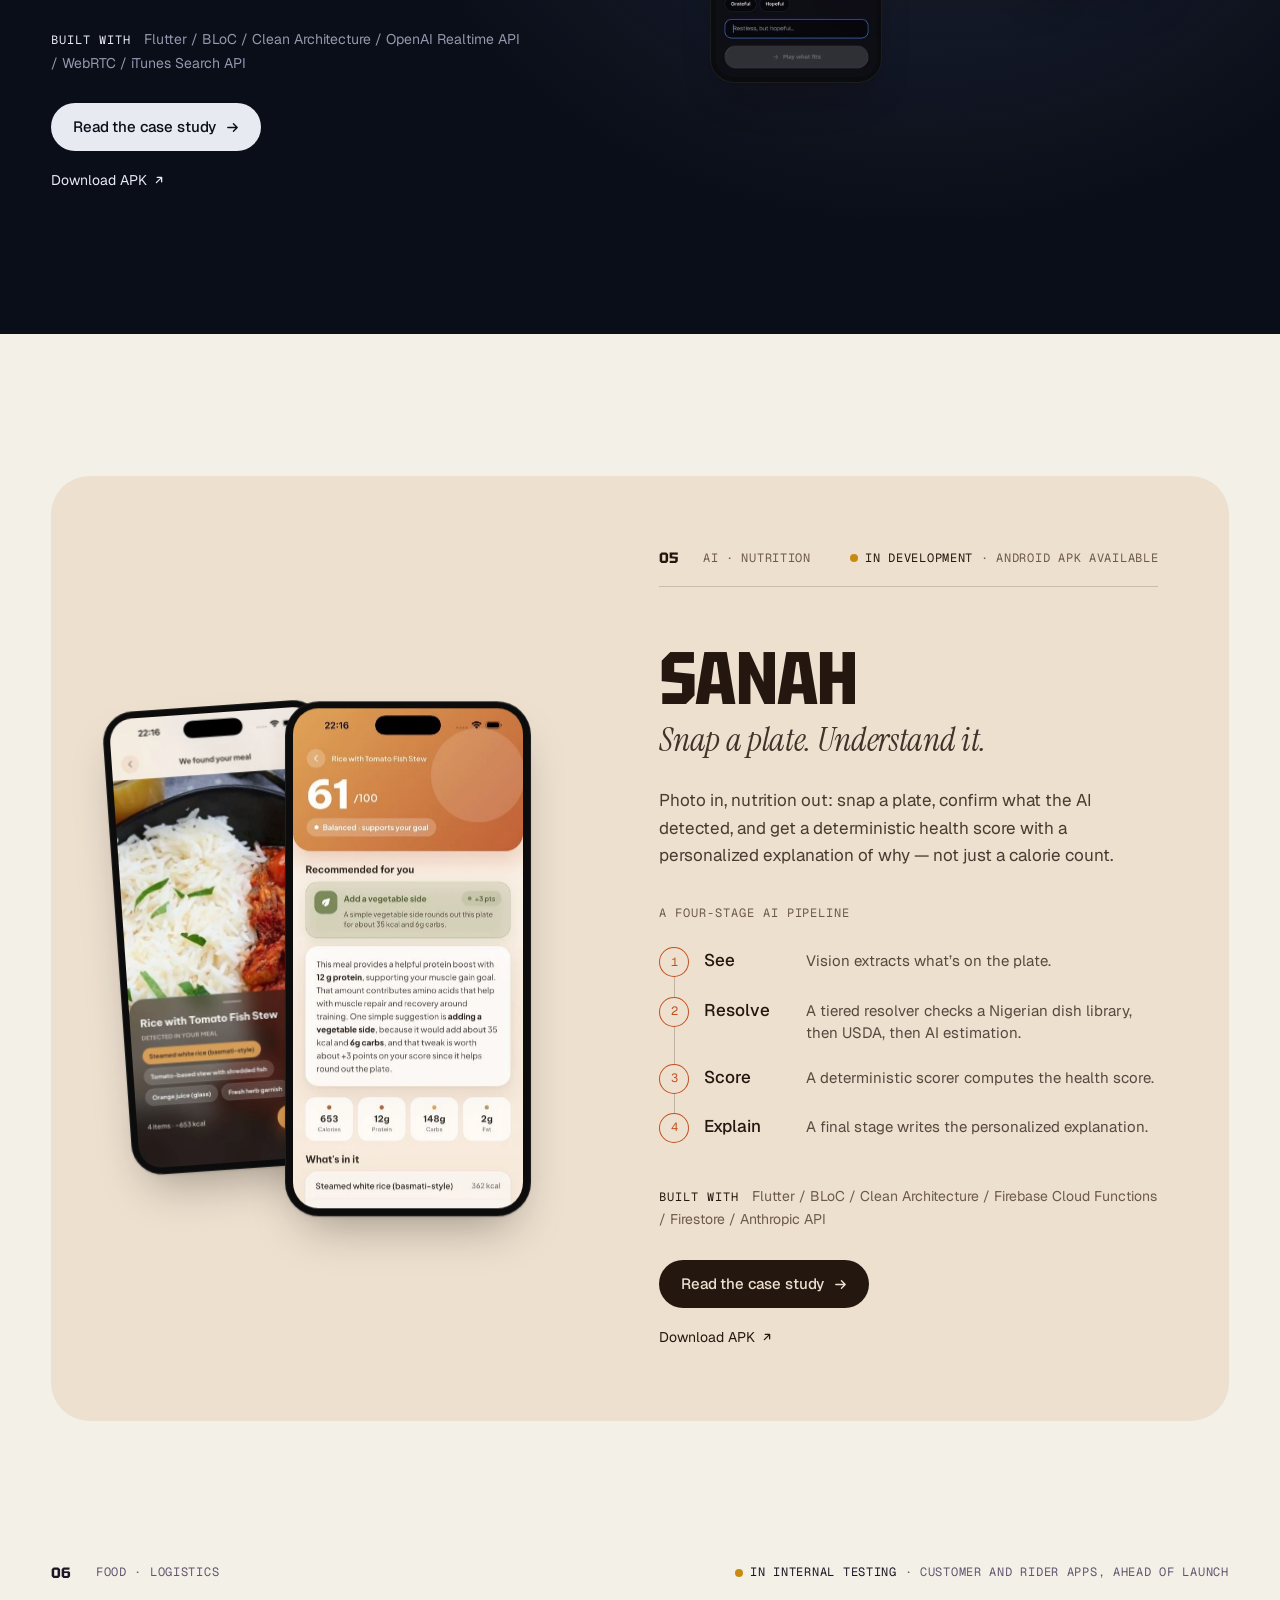
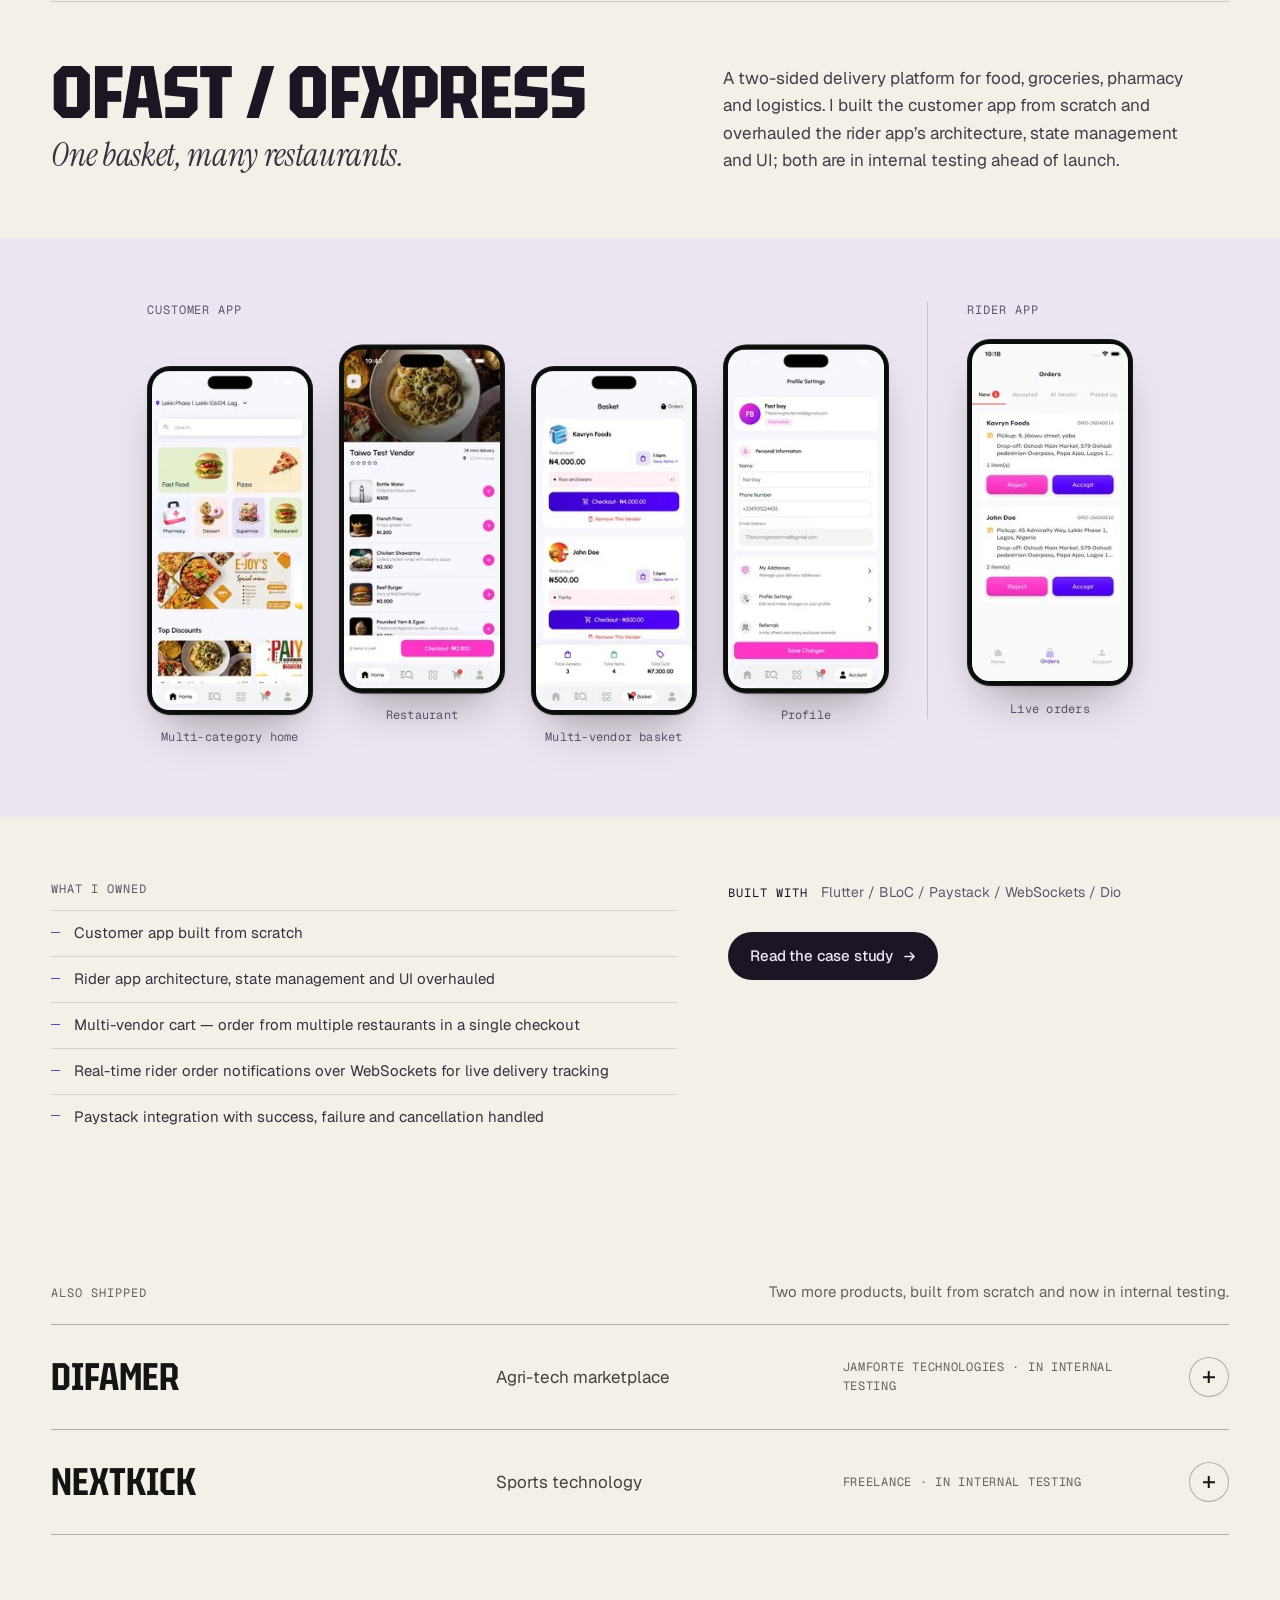
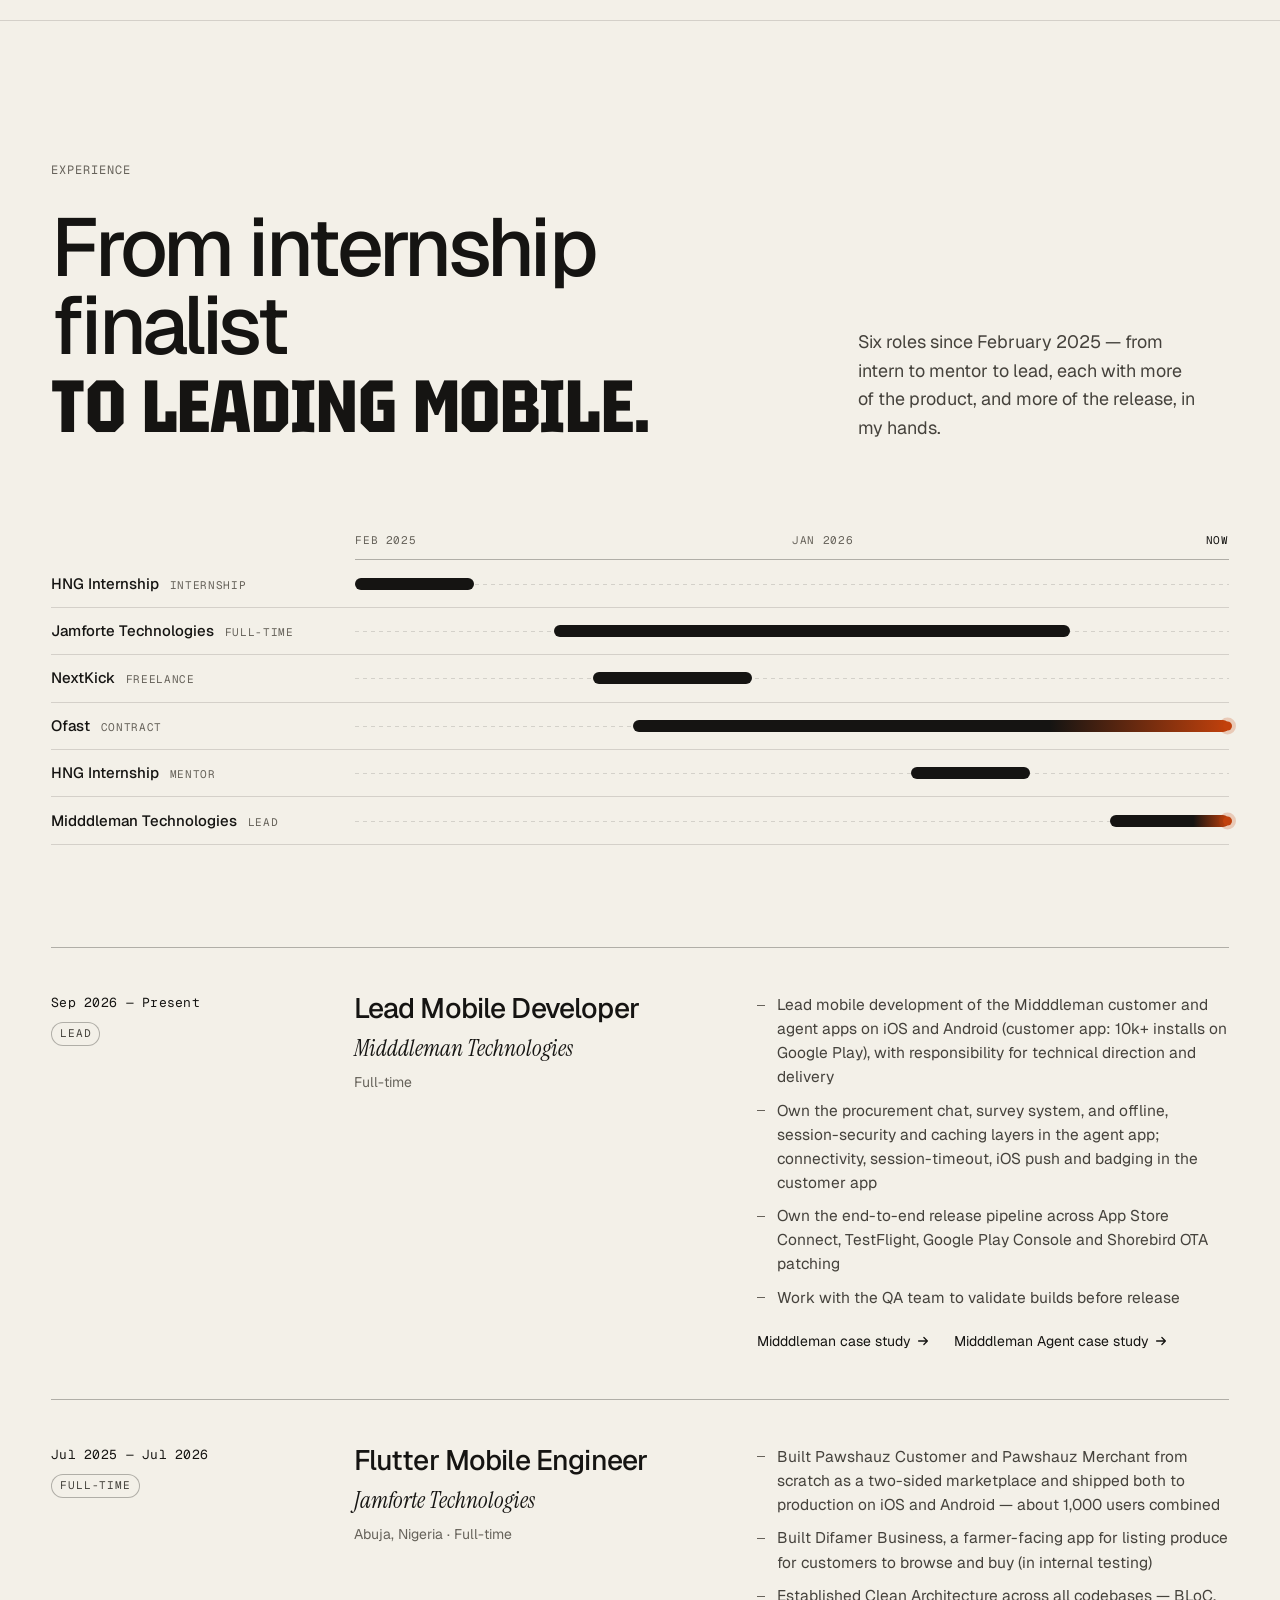
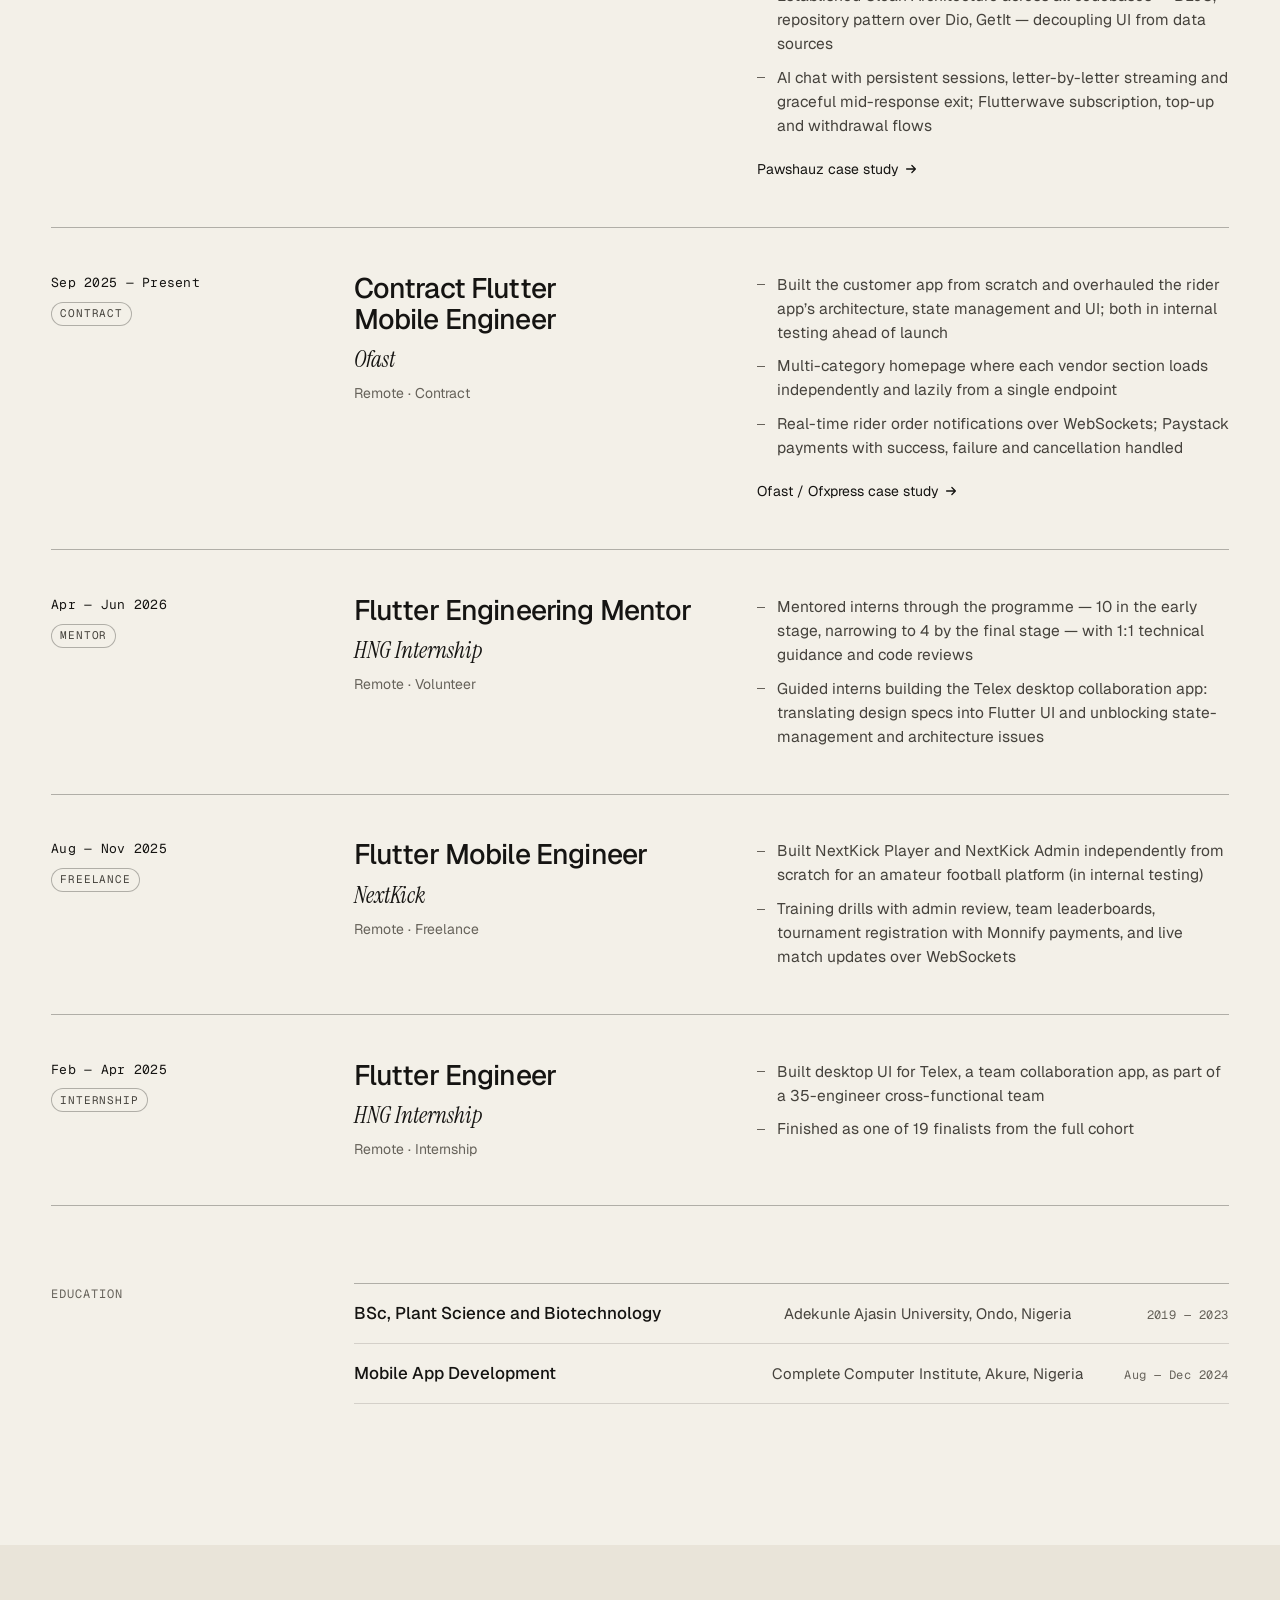
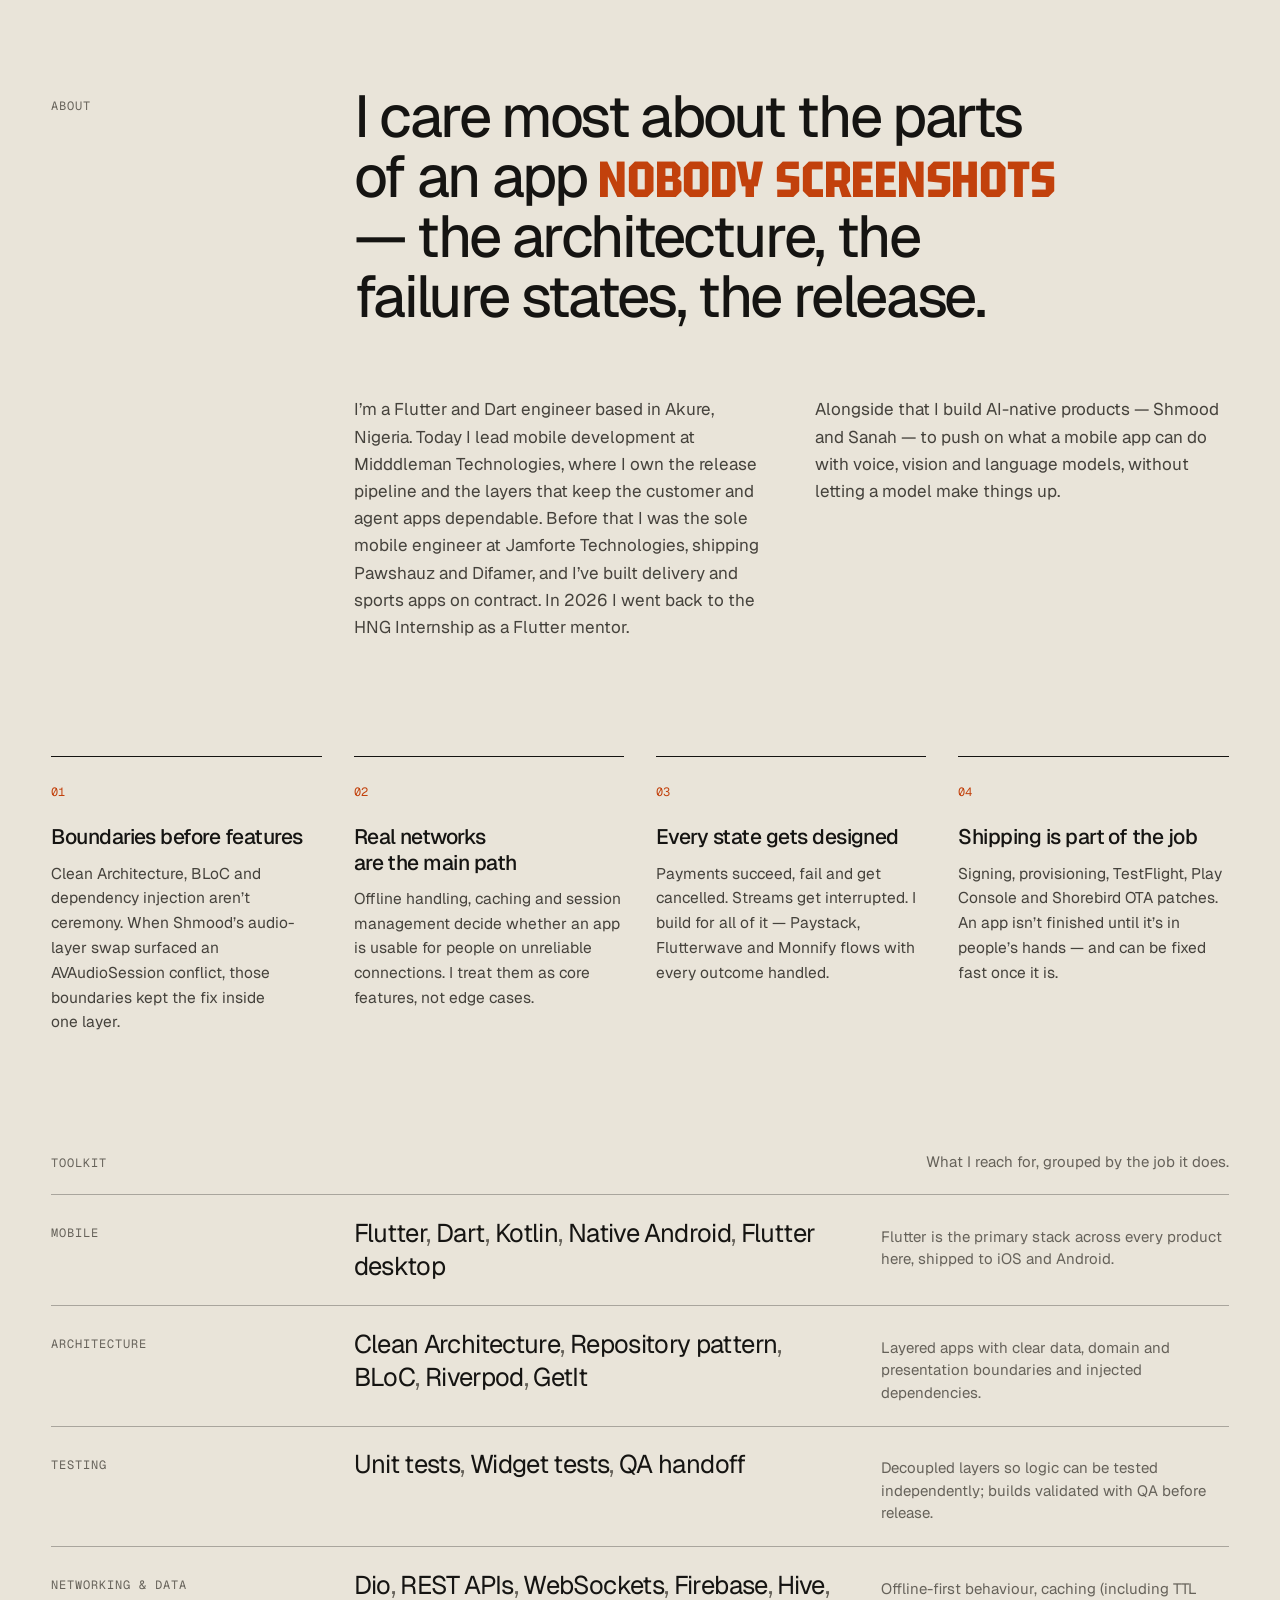
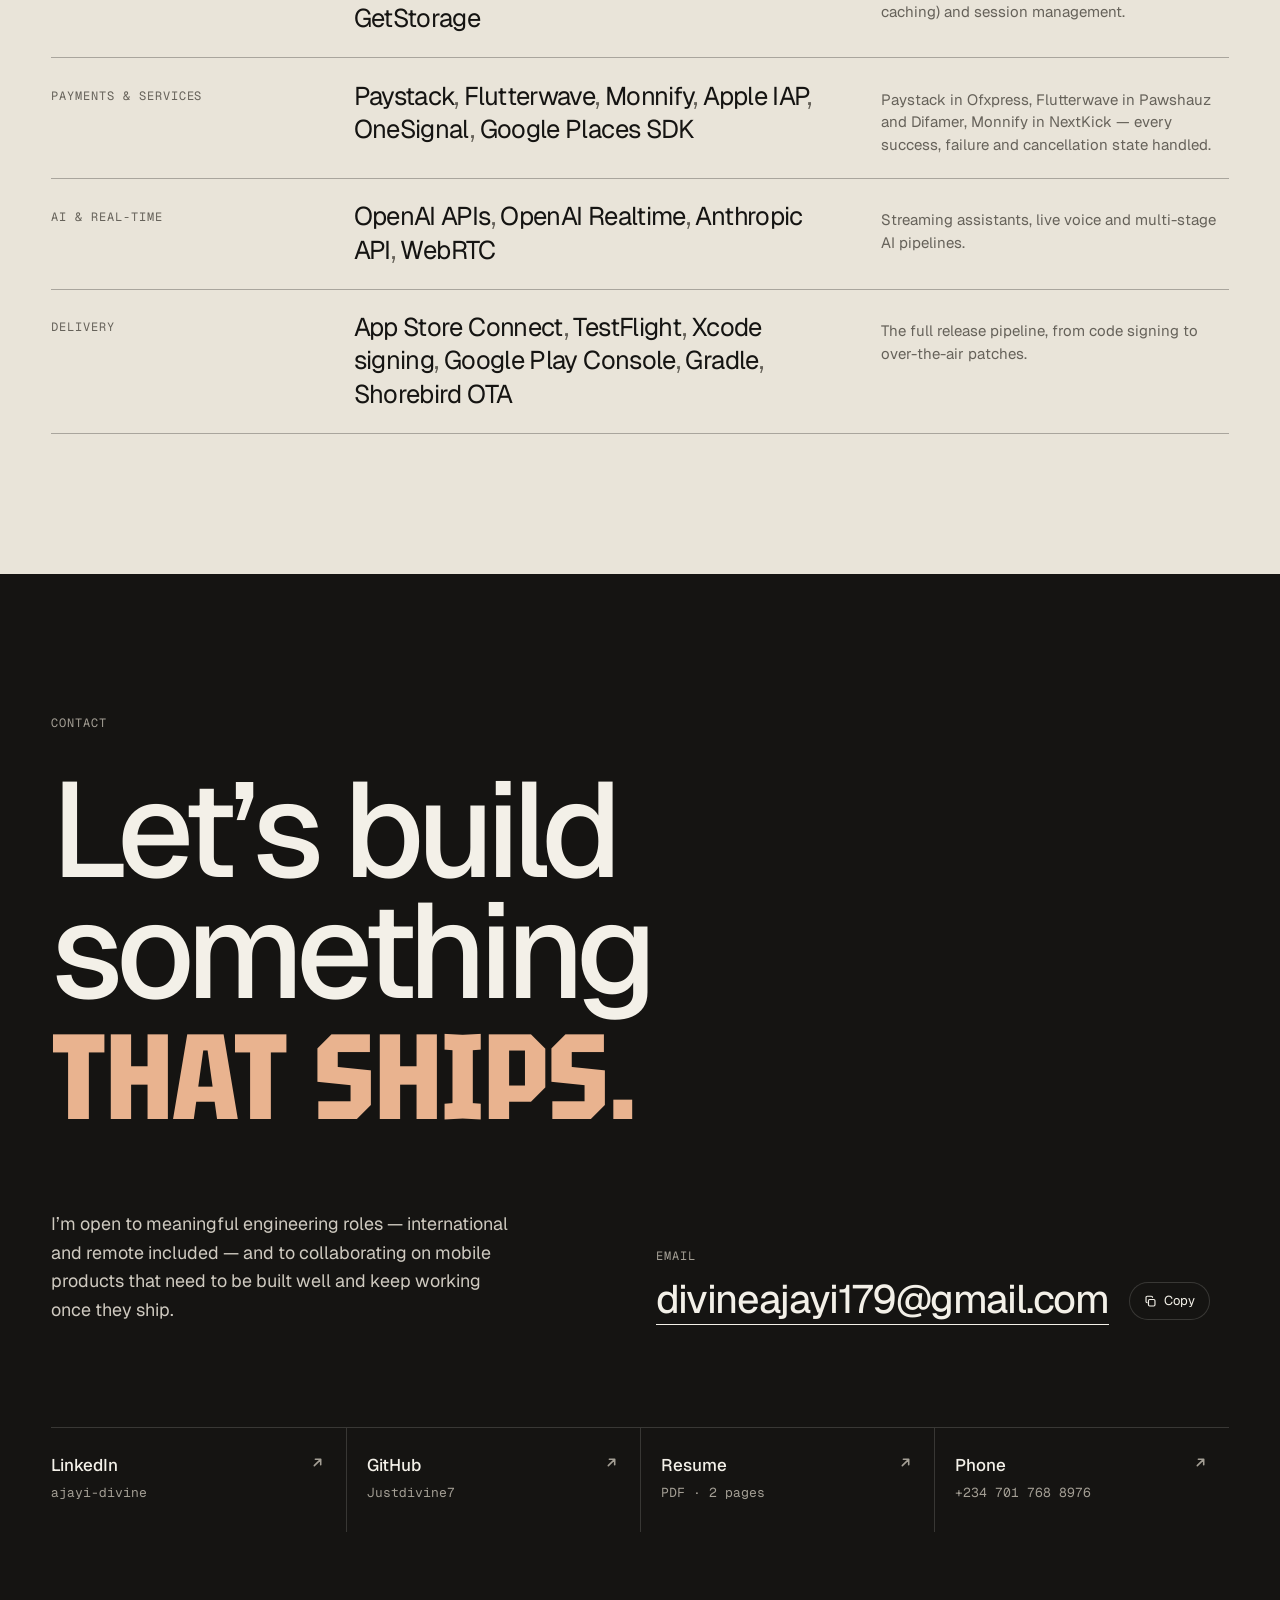
==== commit 8ddb7549: "Add Tektur tech display face for key highlights - Project names (chapters, case-study titles, next p" ====
--- a/index.html
+++ b/index.html
@@ -10,7 +10,7 @@
 <meta name="theme-color" content="#F3F0E8">
 <meta property="og:type" content="website">
 <meta property="og:site_name" content="Divine Ajayi">
-<meta property="og:title" content="Divine Ajayi — Mobile Engineer, Kotlin, Jetpack Compose, Flutter &amp; Dart">
+<meta property="og:title" content="Divine Ajayi — Mobile Engineer, Flutter &amp; Dart">
 <meta property="og:description" content="Divine Ajayi is a Flutter and Dart mobile engineer who takes production apps from architecture to the App Store and Google Play — payments, real-time features, offline-ready data layers and release engineering.">
 <meta property="og:url" content="https://divine-ajayi.vercel.app/">
 <meta property="og:image" content="https://divine-ajayi.vercel.app/assets/og.png">
@@ -24,10 +24,10 @@
 <link rel="apple-touch-icon" href="/assets/apple-touch-icon.png">
 <link rel="preconnect" href="https://fonts.googleapis.com">
 <link rel="preconnect" href="https://fonts.gstatic.com" crossorigin>
-<link rel="stylesheet" href="https://fonts.googleapis.com/css2?family=Geist:wght@300..700&family=Geist+Mono:wght@400;500&family=Instrument+Serif:ital@0;1&display=swap">
-<link rel="stylesheet" href="/assets/css/site.css?v=8b2077705b">
+<link rel="stylesheet" href="https://fonts.googleapis.com/css2?family=Geist:wght@300..700&family=Geist+Mono:wght@400;500&family=Instrument+Serif:ital@0;1&family=Tektur:wdth,wght@75..100,500..800&display=swap">
+<link rel="stylesheet" href="/assets/css/site.css?v=fa66dfbcfa">
 <script>document.documentElement.classList.add('js')</script>
-<script src="/assets/js/site.js?v=8b2077705b" defer></script>
+<script src="/assets/js/site.js?v=fa66dfbcfa" defer></script>
 <script type="application/ld+json">{"@context":"https://schema.org","@type":"Person","name":"Divine Ajayi","alternateName":"Ajayi Divine Iretomiwa","jobTitle":"Mobile Engineer","url":"https://divine-ajayi.vercel.app","address":{"@type":"PostalAddress","addressLocality":"Akure","addressCountry":"NG"},"sameAs":["https://linkedin.com/in/ajayi-divine","https://github.com/Justdivine7"],"knowsAbout":["Flutter","Dart","Kotlin","Mobile architecture","iOS","Android"]}</script>
 </head>
 <body class="home">
@@ -59,8 +59,8 @@
 <main id="main">
 <section class="hero" id="top" aria-labelledby="hero-title">
   <div class="wrap hero__grid">
-    <p class="hero__eyebrow eyebrow" data-reveal><span>Divine Ajayi</span><span class="hero__sep" aria-hidden="true"></span><span>Mobile Engineer —Kotlin, Jetpack Compose, Flutter &amp; Dart</span></p>
-    <h1 class="hero__title" id="hero-title" data-split><span class="w"><span style="--i:0">Mobile</span></span> <span class="w"><span style="--i:1">products,</span></span> <span class="w"><span style="--i:2">engineered</span></span> <span class="w"><span style="--i:3">from</span></span> <span class="w"><span style="--i:4">architecture</span></span> <span class="w"><span style="--i:5"><em>to</em></span></span> <span class="w"><span style="--i:6"><em>App</em></span></span> <span class="w"><span style="--i:7"><em>Store.</em></span></span></h1>
+    <p class="hero__eyebrow eyebrow" data-reveal><span>Divine Ajayi</span><span class="hero__sep" aria-hidden="true"></span><span>Mobile Engineer — Flutter &amp; Dart</span></p>
+    <h1 class="hero__title" id="hero-title" data-split><span class="w"><span style="--i:0">Mobile</span></span> <span class="w"><span style="--i:1">products,</span></span> <span class="w"><span style="--i:2">engineered</span></span> <span class="w"><span style="--i:3">from</span></span> <span class="w"><span style="--i:4">architecture</span></span> <span class="em-group"><span class="w"><span style="--i:5"><em>to</em></span></span> <span class="w"><span style="--i:6"><em>App</em></span></span> <span class="w"><span style="--i:7"><em>Store.</em></span></span></span></h1>
     <div class="hero__intro">
       <p class="hero__lede" data-reveal>I take production apps end to end — architecture, payments, real-time features, offline-ready data layers, and the release pipeline that gets them to real users on iOS and Android.</p>
       <div class="hero__actions" data-reveal>
@@ -72,15 +72,15 @@
       <a class="hero-shot hero-shot--back-r" href="/work/sanah/" data-parallax="-0.05" style="--d:0"><span class="visually-hidden">Sanah case study</span><figure class="shot shot--device "><div class="shot__frame"><img src="/assets/sanah/01-health-score.webp" alt="Sanah AI health score and personalized explanation" width="420" height="912" loading="eager" decoding="sync"></div></figure><span class="hero-shot__tag" aria-hidden="true">Sanah</span></a><a class="hero-shot hero-shot--back-l" href="/work/midddleman/" data-parallax="0.04" style="--d:1"><span class="visually-hidden">Midddleman case study</span><figure class="shot shot--poster "><div class="shot__frame"><img src="/assets/midddleman/02-buy-rmb.webp" alt="Buy RMB screen with today’s exchange rate and naira amount" width="300" height="650" loading="eager" decoding="sync"></div></figure><span class="hero-shot__tag" aria-hidden="true">Midddleman</span></a><a class="hero-shot hero-shot--front" href="/work/shmood/" data-parallax="-0.02" style="--d:2"><span class="visually-hidden">Shmood case study</span><figure class="shot shot--device "><div class="shot__frame"><img src="/assets/shmood/07-now-playing.webp" alt="Shmood now playing screen" width="420" height="912" loading="eager" decoding="sync" fetchpriority="high"></div></figure><span class="hero-shot__tag" aria-hidden="true">Shmood</span></a>
     </div>
     <dl class="hero__facts" data-reveal-group>
-      <div data-reveal><dt>Status</dt><dd><span class="status-dot" aria-hidden="true"></span>Open to international roles</dd></div>
-      <div data-reveal><dt>Live apps</dt><dd>4 on the App Store &amp; Google Play</dd></div><div data-reveal><dt>Installs</dt><dd>10,000+ across Midddleman &amp; Pawshauz</dd></div><div data-reveal><dt>Based in</dt><dd>Akure, Nigeria · Remote</dd></div>
+      <div data-reveal><dt>Status</dt><dd><span class="fact__n"><span class="status-dot" aria-hidden="true"></span>Open</span><span class="fact__v">to international roles</span></dd></div>
+      <div data-reveal><dt>Live apps</dt><dd><span class="fact__n">4</span> <span class="fact__v">on the App Store &amp; Google Play</span></dd></div><div data-reveal><dt>Installs</dt><dd><span class="fact__n">10,000+</span> <span class="fact__v">across Midddleman &amp; Pawshauz</span></dd></div><div data-reveal><dt>Based in</dt><dd><span class="fact__n">Akure</span> <span class="fact__v">Nigeria · open to remote</span></dd></div>
     </dl>
   </div>
 </section>
 <section class="work" id="work" aria-labelledby="work-title">
   <header class="wrap section-head section-head--work">
     <p class="eyebrow" data-reveal>Selected work · 2025 — 2026</p>
-    <h2 class="section-title" id="work-title" data-split><span class="w"><span style="--i:0">Products</span></span> <span class="w"><span style="--i:1">in</span></span> <span class="w"><span style="--i:2"><em>people’s</em></span></span> <span class="w"><span style="--i:3"><em>hands.</em></span></span></h2>
+    <h2 class="section-title" id="work-title" data-split><span class="w"><span style="--i:0">Products</span></span> <span class="w"><span style="--i:1">in</span></span> <span class="em-group"><span class="w"><span style="--i:2"><em>people’s</em></span></span> <span class="w"><span style="--i:3"><em>hands.</em></span></span></span></h2>
     <p class="section-lede" data-reveal>Fintech, marketplaces, delivery and AI — live in the stores or in testing ahead of launch. Where a product was built by a team, I say exactly which parts were mine.</p>
   </header>
   <article class="chapter chapter--posters stage" style="--c-bg:#0F2419;--c-fg:#EEF2E6;--c-muted:#A9B8A4;--c-accent:#B9E35C;--c-panel:#183527" aria-labelledby="t-midddleman">
@@ -319,7 +319,7 @@
   <div class="wrap">
     <header class="section-head">
       <p class="eyebrow" data-reveal>Experience</p>
-      <h2 class="section-title" id="exp-title" data-split><span class="w"><span style="--i:0">From</span></span> <span class="w"><span style="--i:1">internship</span></span> <span class="w"><span style="--i:2">finalist</span></span> <span class="w"><span style="--i:3"><em>to</em></span></span> <span class="w"><span style="--i:4"><em>leading</em></span></span> <span class="w"><span style="--i:5"><em>mobile.</em></span></span></h2>
+      <h2 class="section-title" id="exp-title" data-split><span class="w"><span style="--i:0">From</span></span> <span class="w"><span style="--i:1">internship</span></span> <span class="w"><span style="--i:2">finalist</span></span> <span class="em-group"><span class="w"><span style="--i:3"><em>to</em></span></span> <span class="w"><span style="--i:4"><em>leading</em></span></span> <span class="w"><span style="--i:5"><em>mobile.</em></span></span></span></h2>
       <p class="section-lede" data-reveal>Six roles since February 2025 — from intern to mentor to lead, each with more of the product, and more of the release, in my hands.</p>
     </header>
     <figure class="tl" data-reveal style="--cols:22">
@@ -408,7 +408,7 @@
   <div class="wrap">
     <div class="about__grid">
       <p class="eyebrow" data-reveal>About</p>
-      <h2 class="about__statement" id="about-title" data-split><span class="w"><span style="--i:0">I</span></span> <span class="w"><span style="--i:1">care</span></span> <span class="w"><span style="--i:2">most</span></span> <span class="w"><span style="--i:3">about</span></span> <span class="w"><span style="--i:4">the</span></span> <span class="w"><span style="--i:5">parts</span></span> <span class="w"><span style="--i:6">of</span></span> <span class="w"><span style="--i:7">an</span></span> <span class="w"><span style="--i:8">app</span></span> <span class="w"><span style="--i:8"><em>nobody</em></span></span> <span class="w"><span style="--i:9"><em>screenshots</em></span></span> <span class="w"><span style="--i:10">—</span></span> <span class="w"><span style="--i:11">the</span></span> <span class="w"><span style="--i:12">architecture,</span></span> <span class="w"><span style="--i:13">the</span></span> <span class="w"><span style="--i:14">failure</span></span> <span class="w"><span style="--i:15">states,</span></span> <span class="w"><span style="--i:16">the</span></span> <span class="w"><span style="--i:17">release.</span></span></h2>
+      <h2 class="about__statement" id="about-title" data-split><span class="w"><span style="--i:0">I</span></span> <span class="w"><span style="--i:1">care</span></span> <span class="w"><span style="--i:2">most</span></span> <span class="w"><span style="--i:3">about</span></span> <span class="w"><span style="--i:4">the</span></span> <span class="w"><span style="--i:5">parts</span></span> <span class="w"><span style="--i:6">of</span></span> <span class="w"><span style="--i:7">an</span></span> <span class="w"><span style="--i:8">app</span></span> <span class="em-group"><span class="w"><span style="--i:8"><em>nobody</em></span></span> <span class="w"><span style="--i:9"><em>screenshots</em></span></span></span> <span class="w"><span style="--i:10">—</span></span> <span class="w"><span style="--i:11">the</span></span> <span class="w"><span style="--i:12">architecture,</span></span> <span class="w"><span style="--i:13">the</span></span> <span class="w"><span style="--i:14">failure</span></span> <span class="w"><span style="--i:15">states,</span></span> <span class="w"><span style="--i:16">the</span></span> <span class="w"><span style="--i:17">release.</span></span></h2>
       <div class="about__bio" data-reveal-group>
         <p data-reveal>I’m a Flutter and Dart engineer based in Akure, Nigeria. Today I lead mobile development at Midddleman Technologies, where I own the release pipeline and the layers that keep the customer and agent apps dependable. Before that I was the sole mobile engineer at Jamforte Technologies, shipping Pawshauz and Difamer, and I’ve built delivery and sports apps on contract. In 2026 I went back to the HNG Internship as a Flutter mentor.</p>
         <p data-reveal>Alongside that I build AI-native products — Shmood and Sanah — to push on what a mobile app can do with voice, vision and language models, without letting a model make things up.</p>
@@ -431,7 +431,7 @@
 <section class="contact" id="contact" aria-labelledby="contact-title">
   <div class="wrap">
     <p class="eyebrow eyebrow--light" data-reveal>Contact</p>
-    <h2 class="contact__title" id="contact-title" data-split><span class="w"><span style="--i:0">Let’s</span></span> <span class="w"><span style="--i:1">build</span></span> <span class="w"><span style="--i:2">something</span></span> <span class="w"><span style="--i:3"><em>that</em></span></span> <span class="w"><span style="--i:4"><em>ships.</em></span></span></h2>
+    <h2 class="contact__title" id="contact-title" data-split><span class="w"><span style="--i:0">Let’s</span></span> <span class="w"><span style="--i:1">build</span></span> <span class="w"><span style="--i:2">something</span></span> <span class="em-group"><span class="w"><span style="--i:3"><em>that</em></span></span> <span class="w"><span style="--i:4"><em>ships.</em></span></span></span></h2>
     <div class="contact__grid">
       <p class="contact__lede" data-reveal>I’m open to meaningful engineering roles — international and remote included — and to collaborating on mobile products that need to be built well and keep working once they ship.</p>
       <div class="contact__primary" data-reveal>
--- a/assets/css/site.css
+++ b/assets/css/site.css
@@ -1200,3 +1200,68 @@
   .next-case__tag { font-size: 1.125rem; }
   .menu__list a { font-size: clamp(2rem, 9vw, 2.75rem); }
 }
+
+/* ==========================================================================
+   Tech display face (Tektur) — reserved for the things that matter most:
+   product names, headline figures, the wordmark and chapter numbers.
+   ========================================================================== */
+:root { --tech: 'Tektur', 'Eurostile', 'Bank Gothic', var(--sans); }
+
+.wordmark__mark { font-family: var(--tech); font-style: normal; font-weight: 700; font-size: 0.8125rem; letter-spacing: 0.02em; font-stretch: 90%; }
+
+/* product names */
+.chapter__title, .case-hero__title, .next-case__name, .more__name {
+  font-family: var(--tech);
+  font-weight: 700;
+  font-stretch: 85%;
+  text-transform: uppercase;
+  letter-spacing: -0.01em;
+}
+.chapter__title { font-size: clamp(2.5rem, 5.8vw, 5.25rem); line-height: 0.9; }
+.chapter--posters .chapter__title { font-size: clamp(3.25rem, 11.5vw, 10.5rem); line-height: 0.84; font-stretch: 100%; letter-spacing: -0.02em; }
+.case-hero__title { font-size: clamp(3rem, 9.5vw, 9rem); line-height: 0.86; }
+.next-case__name { font-size: clamp(2.5rem, 7.5vw, 7rem); line-height: 0.9; }
+.more__name { font-weight: 600; font-size: clamp(1.625rem, 3vw, 2.5rem); letter-spacing: 0; }
+.chapter__title a { background-position: 0 100%; }
+
+/* chapter numbers */
+.chapter__index { font-family: var(--tech); font-weight: 700; font-size: 0.9375rem; letter-spacing: 0.02em; color: var(--c-accent); }
+.chapter--companion .chapter__index, .chapter--pipeline .chapter__index, .chapter--strip .chapter__index, .chapter--triptych .chapter__index { color: var(--c-fg); }
+
+/* headline figures */
+.hero__facts dd { display: grid; gap: 0.2rem; align-items: start; }
+.fact__n {
+  display: inline-flex; align-items: center;
+  font-family: var(--tech); font-weight: 700; font-stretch: 90%;
+  font-size: clamp(1.75rem, 2.6vw, 2.5rem); line-height: 1; letter-spacing: -0.01em;
+  text-transform: uppercase; font-variant-numeric: tabular-nums;
+}
+.fact__n .status-dot { width: 10px; height: 10px; margin-right: 0.45em; }
+.fact__v { font-weight: 400; font-size: 0.875rem; color: var(--ink-2); }
+
+@media (max-width: 599px) {
+  .chapter__title { font-size: clamp(2rem, 9.5vw, 2.5rem); }
+  .chapter--posters .chapter__title { font-size: clamp(2.625rem, 13vw, 3.375rem); }
+  .case-hero__title { font-size: clamp(2.375rem, 12vw, 3.125rem); }
+  .next-case__name { font-size: clamp(2rem, 10vw, 2.75rem); }
+  .more__name { font-size: 1.5rem; }
+  .fact__n { font-size: 1.625rem; }
+  .fact__v { font-size: 0.8125rem; }
+}
+
+/* Headline accents: the emphasised phrase of each display headline lands in the tech face.
+   (The serif italic stays for taglines, pull quotes and "next project" lines.) */
+.hero__title em, .section-title em, .contact__title em, .about__statement em {
+  font-family: var(--tech);
+  font-style: normal;
+  font-weight: 700;
+  font-stretch: 85%;
+  text-transform: uppercase;
+  letter-spacing: -0.005em;
+  font-size: 0.9em;
+}
+.hero__title em { color: var(--ink); }
+.section-title em { color: var(--ink); }
+.contact__title em { color: #e9b38f; }
+.about__statement em { font-size: 0.86em; color: var(--accent); }
+@media (min-width: 600px) { .em-group { white-space: nowrap; } }
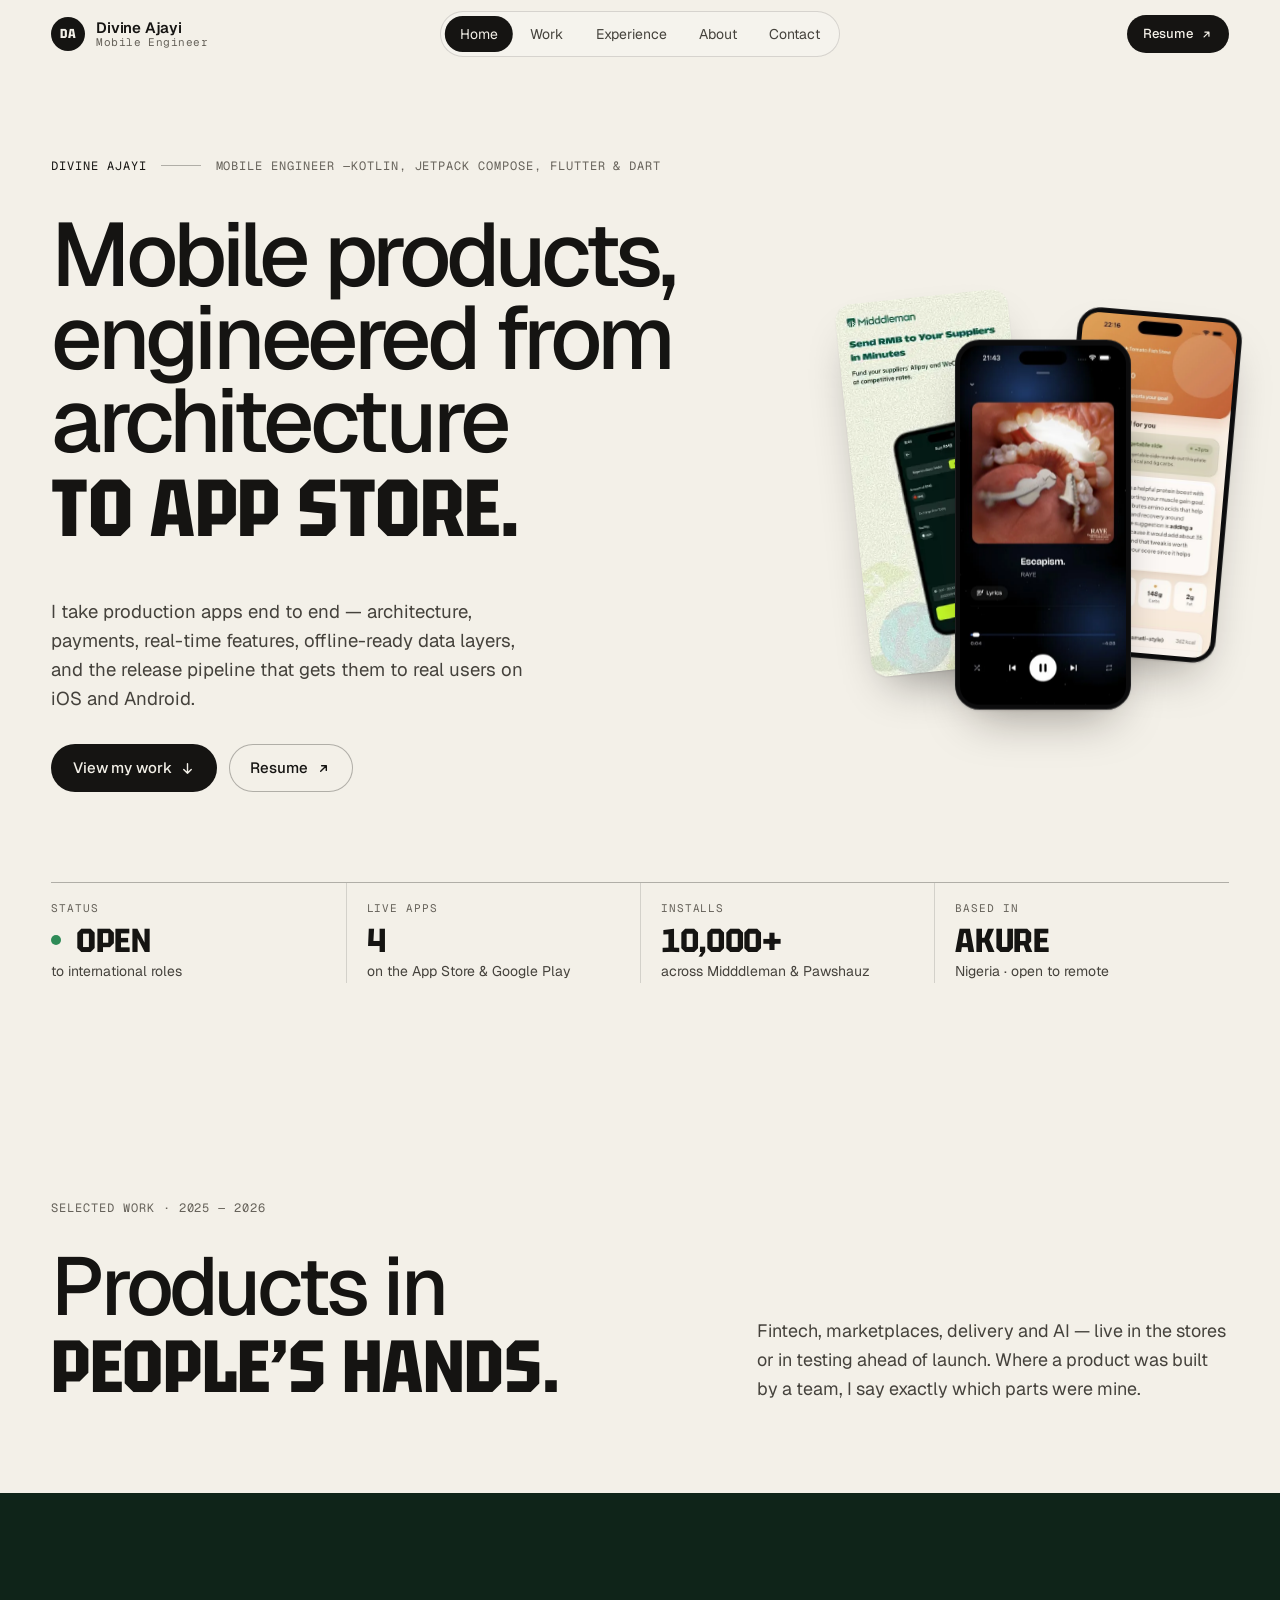
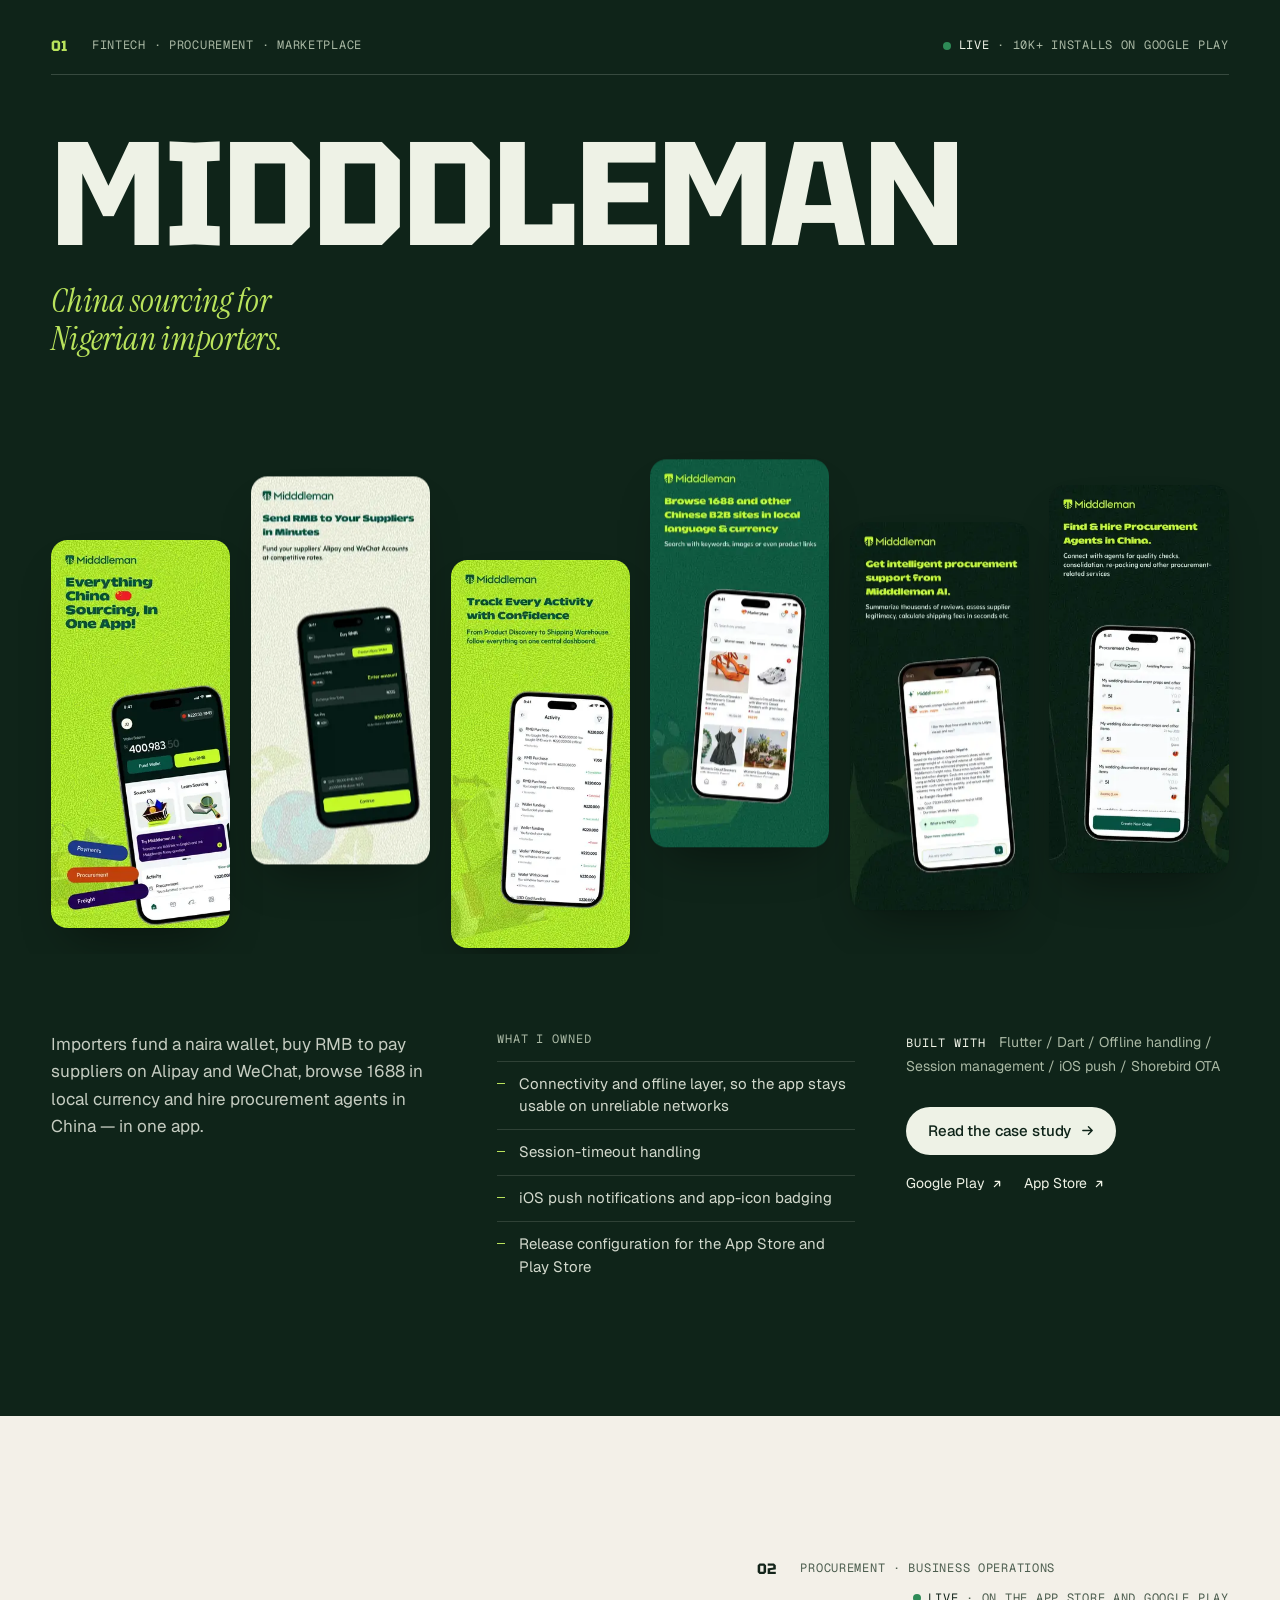
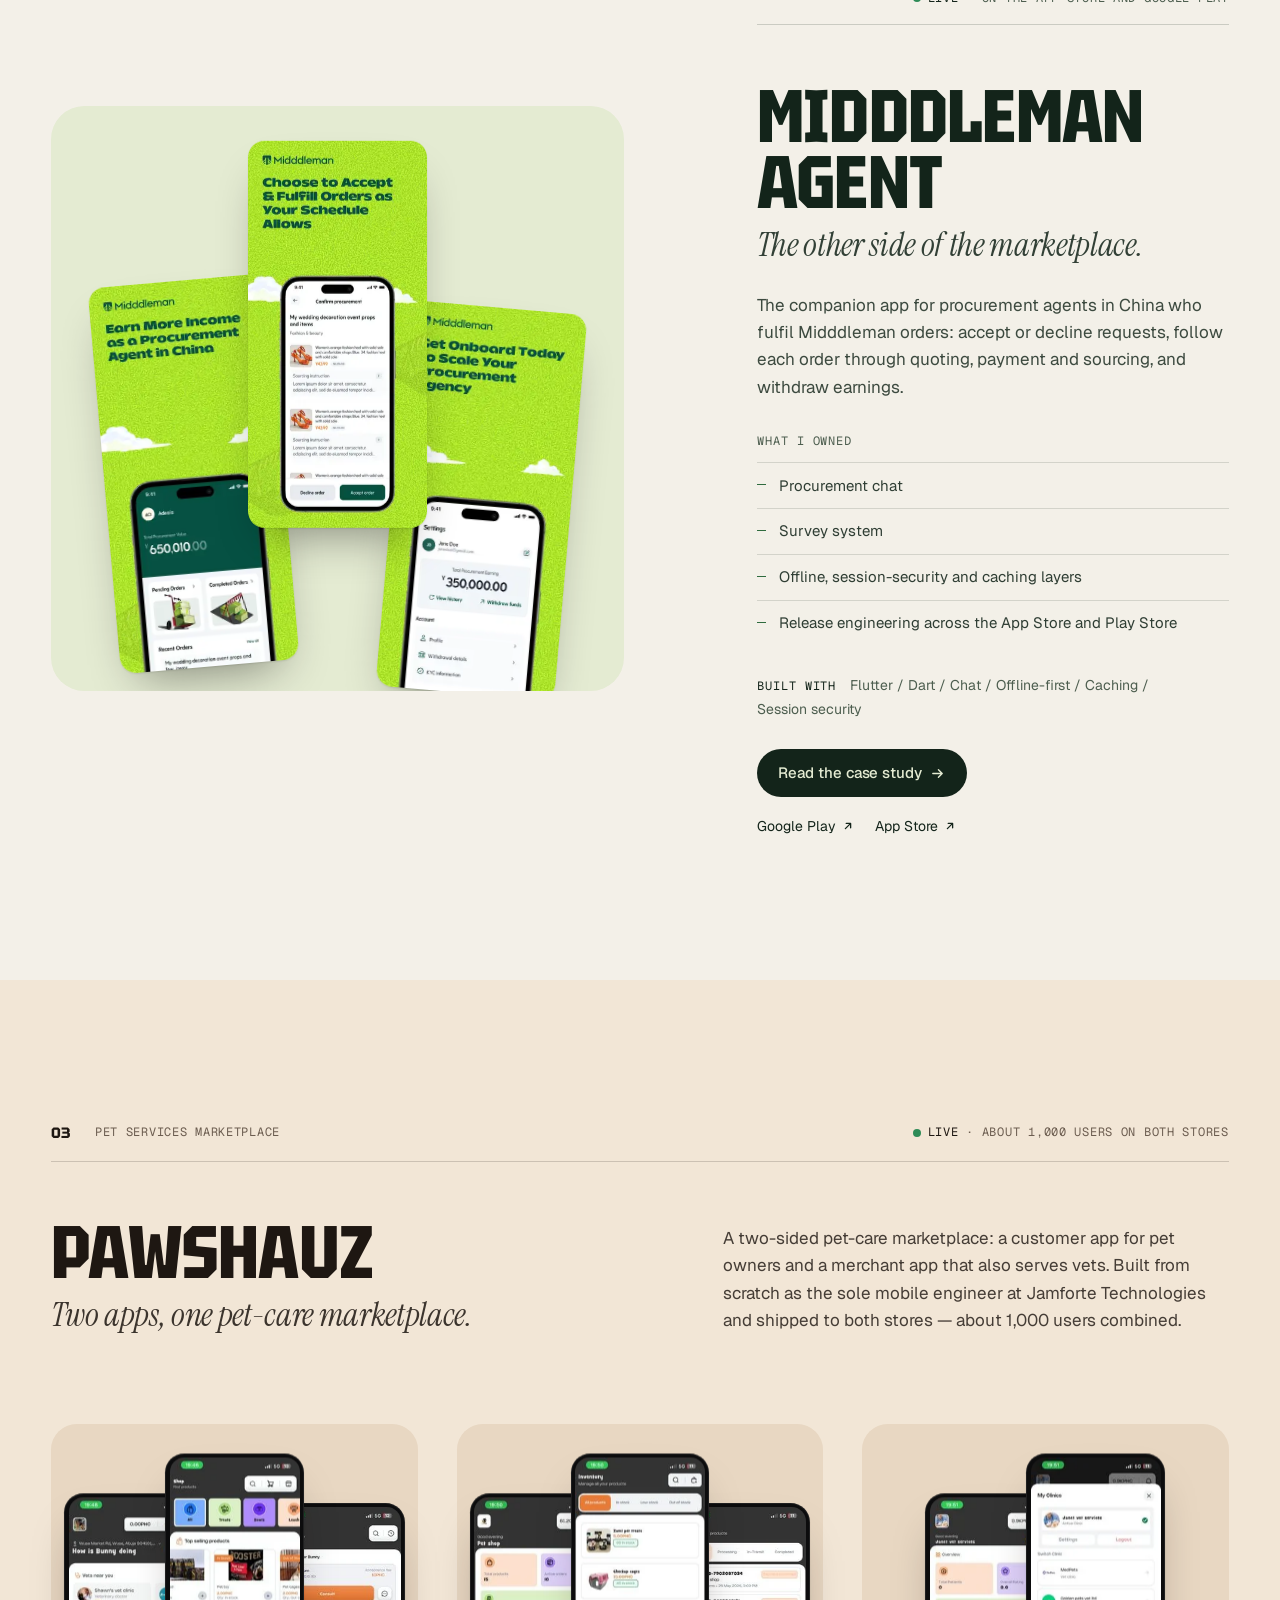
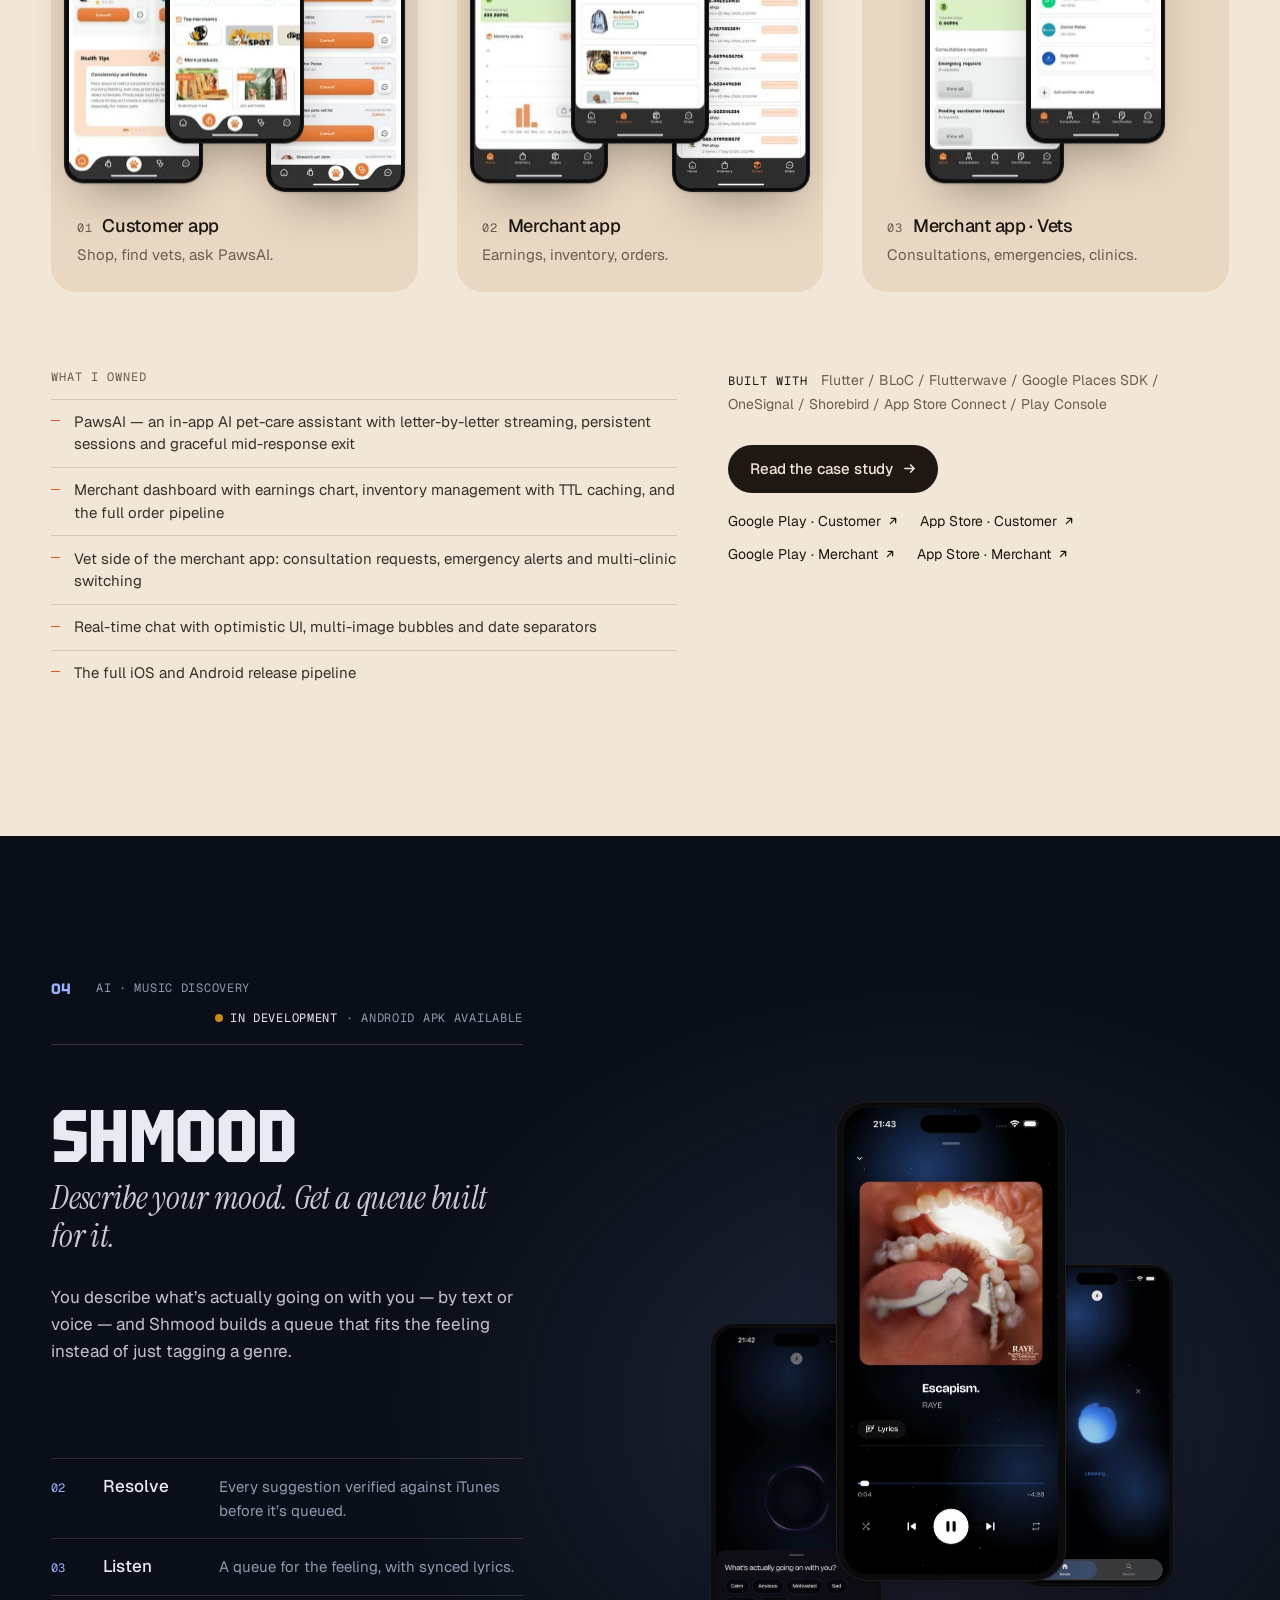
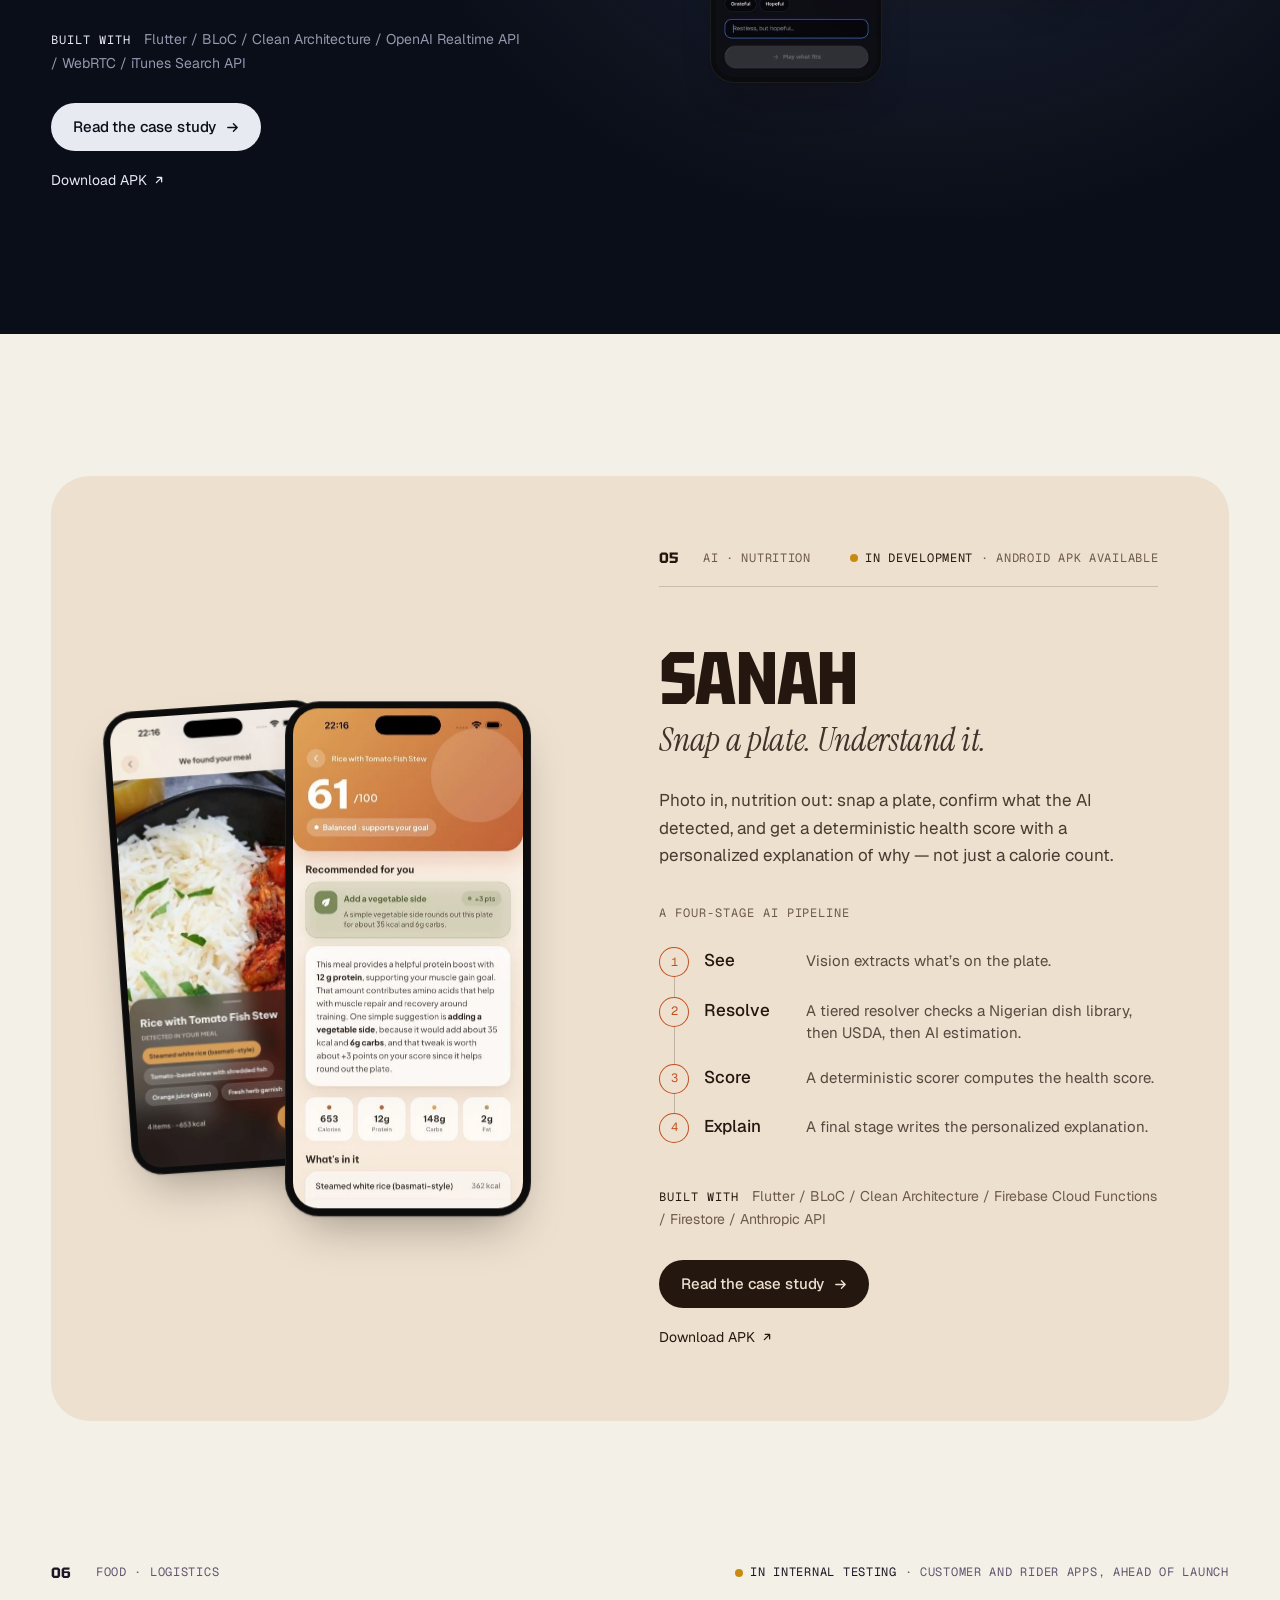
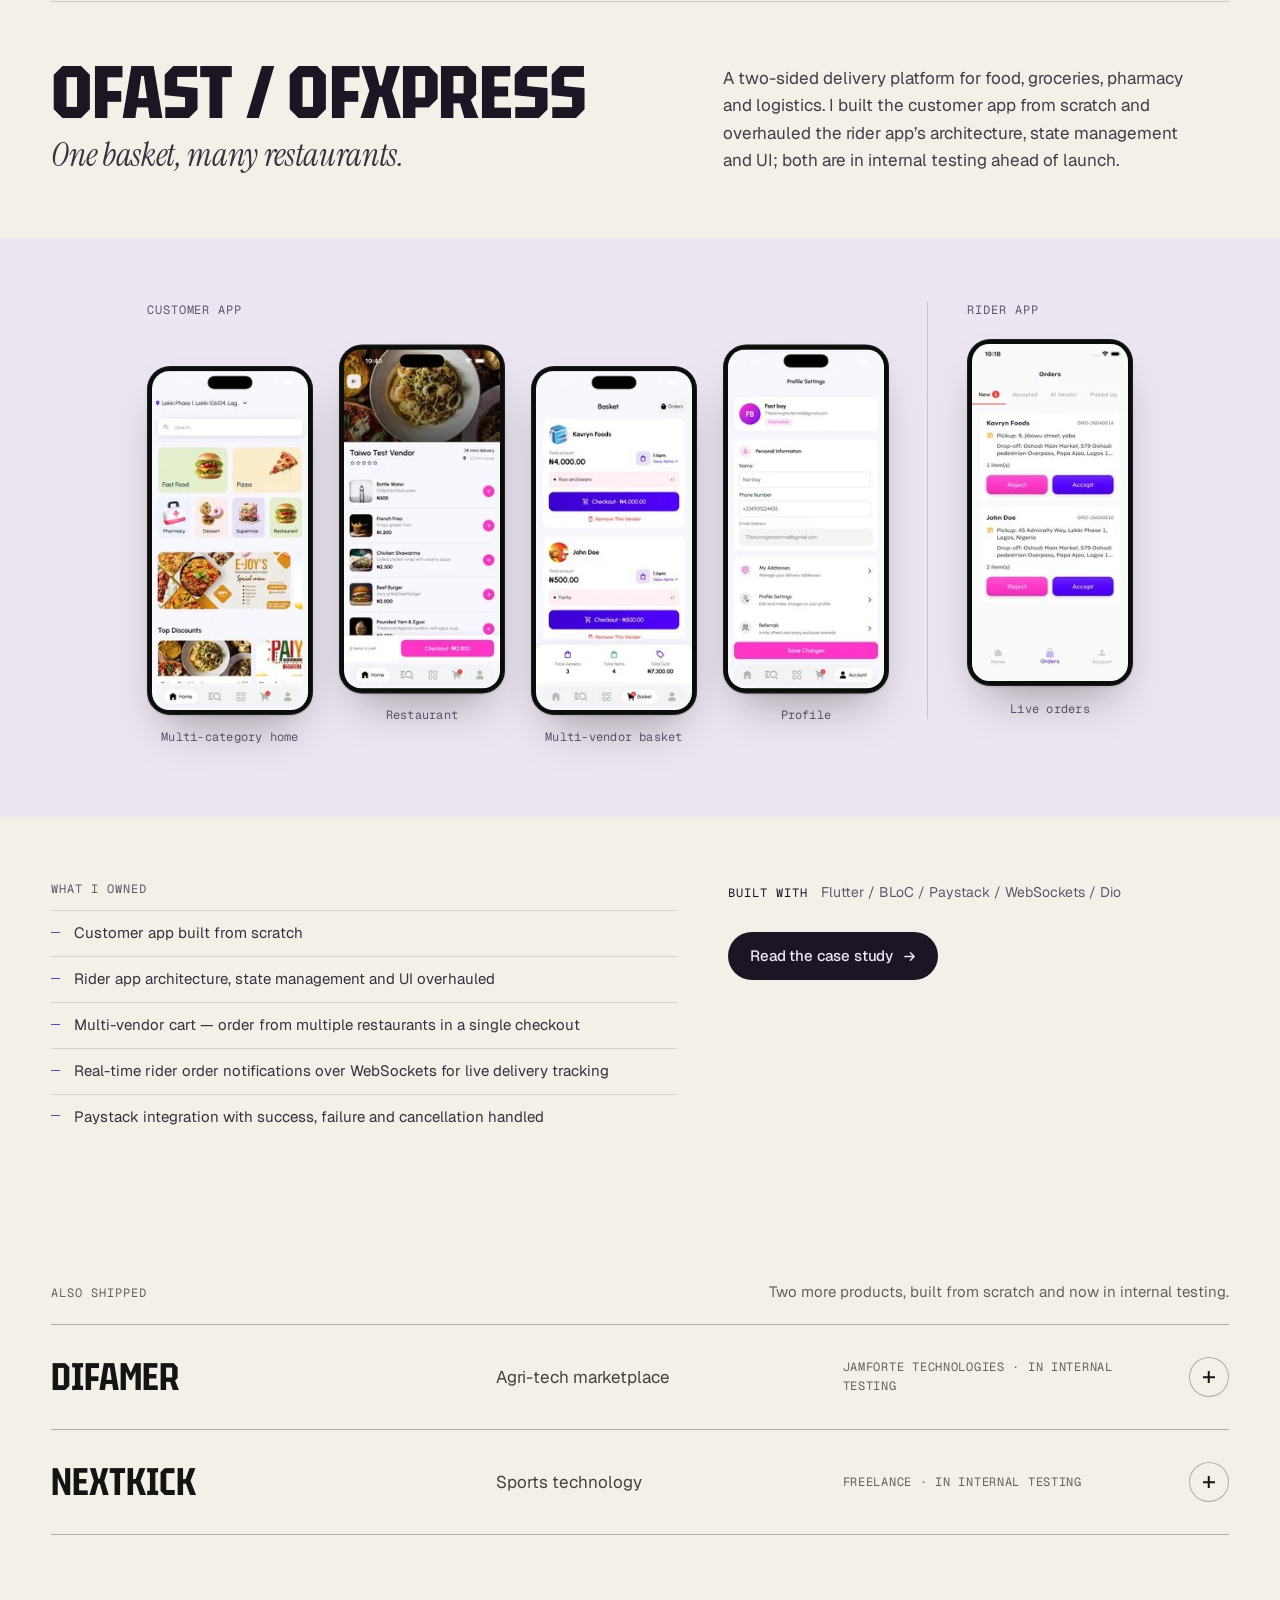
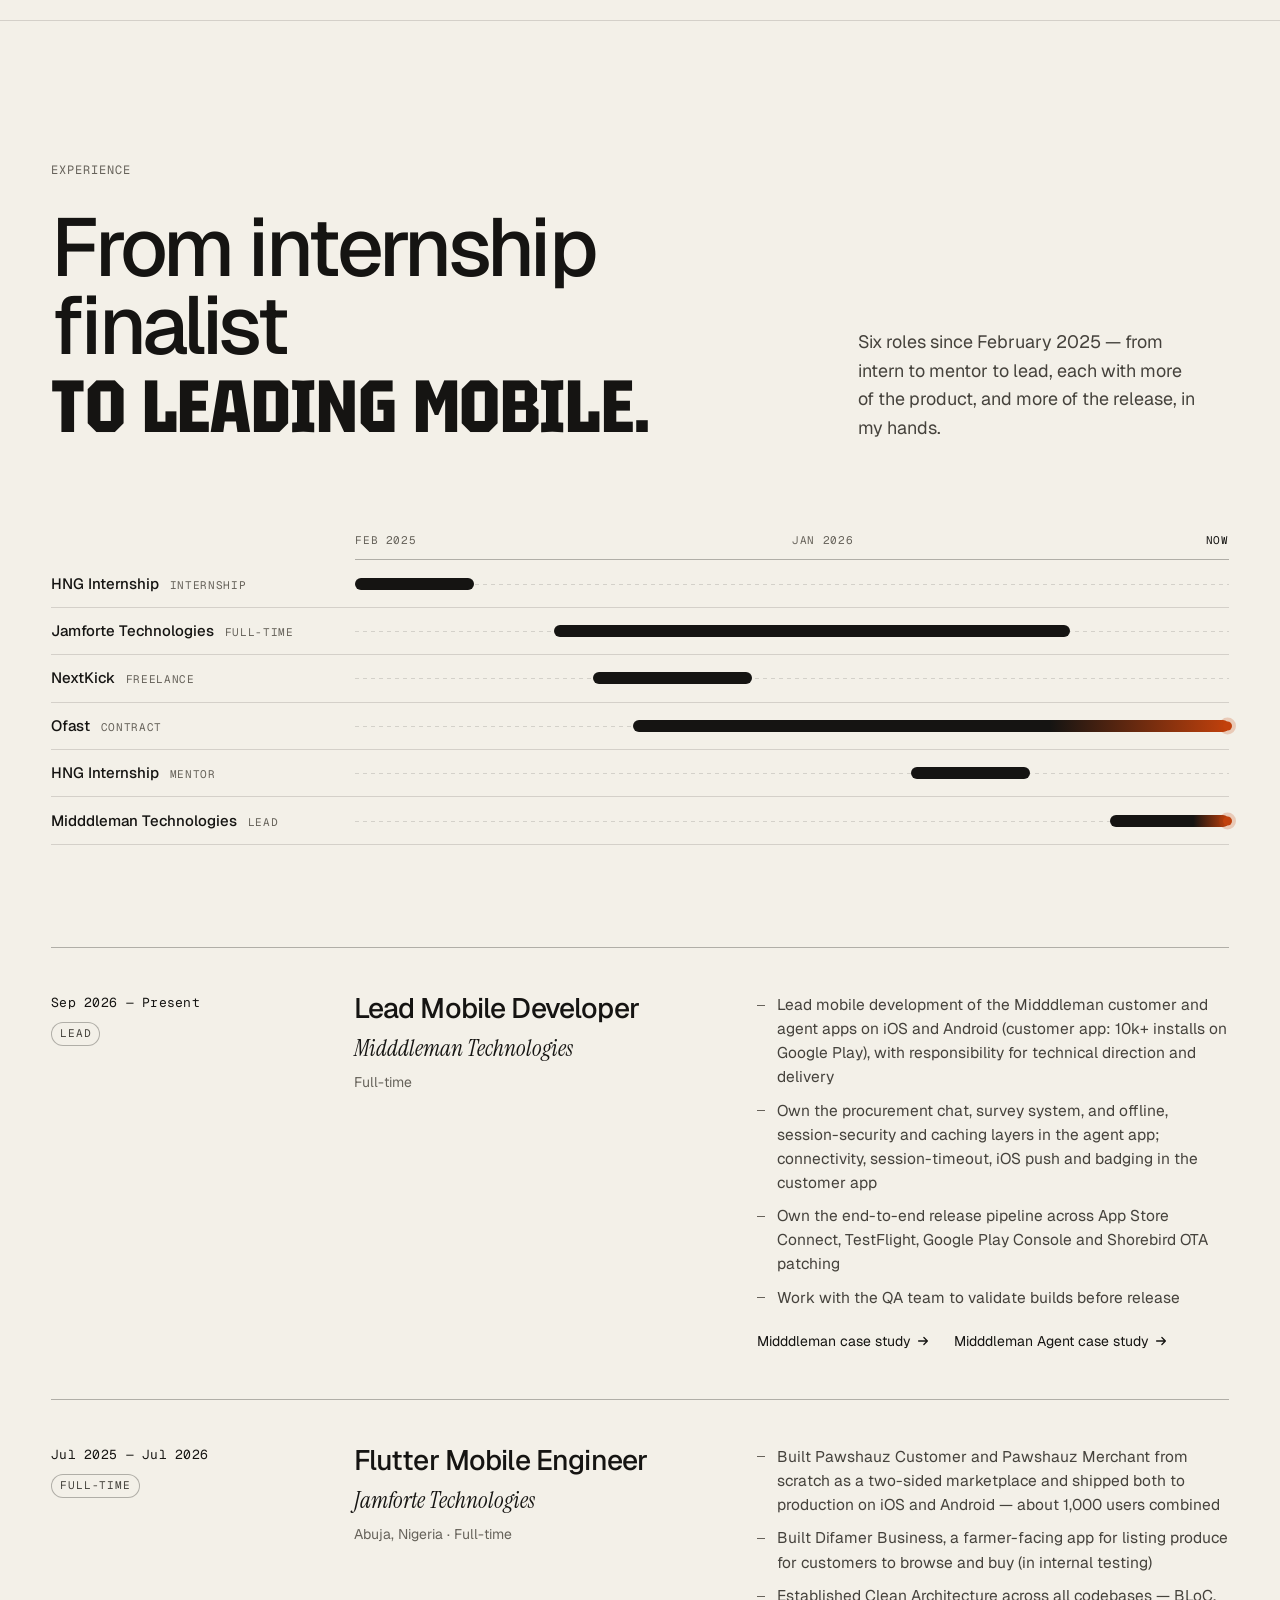
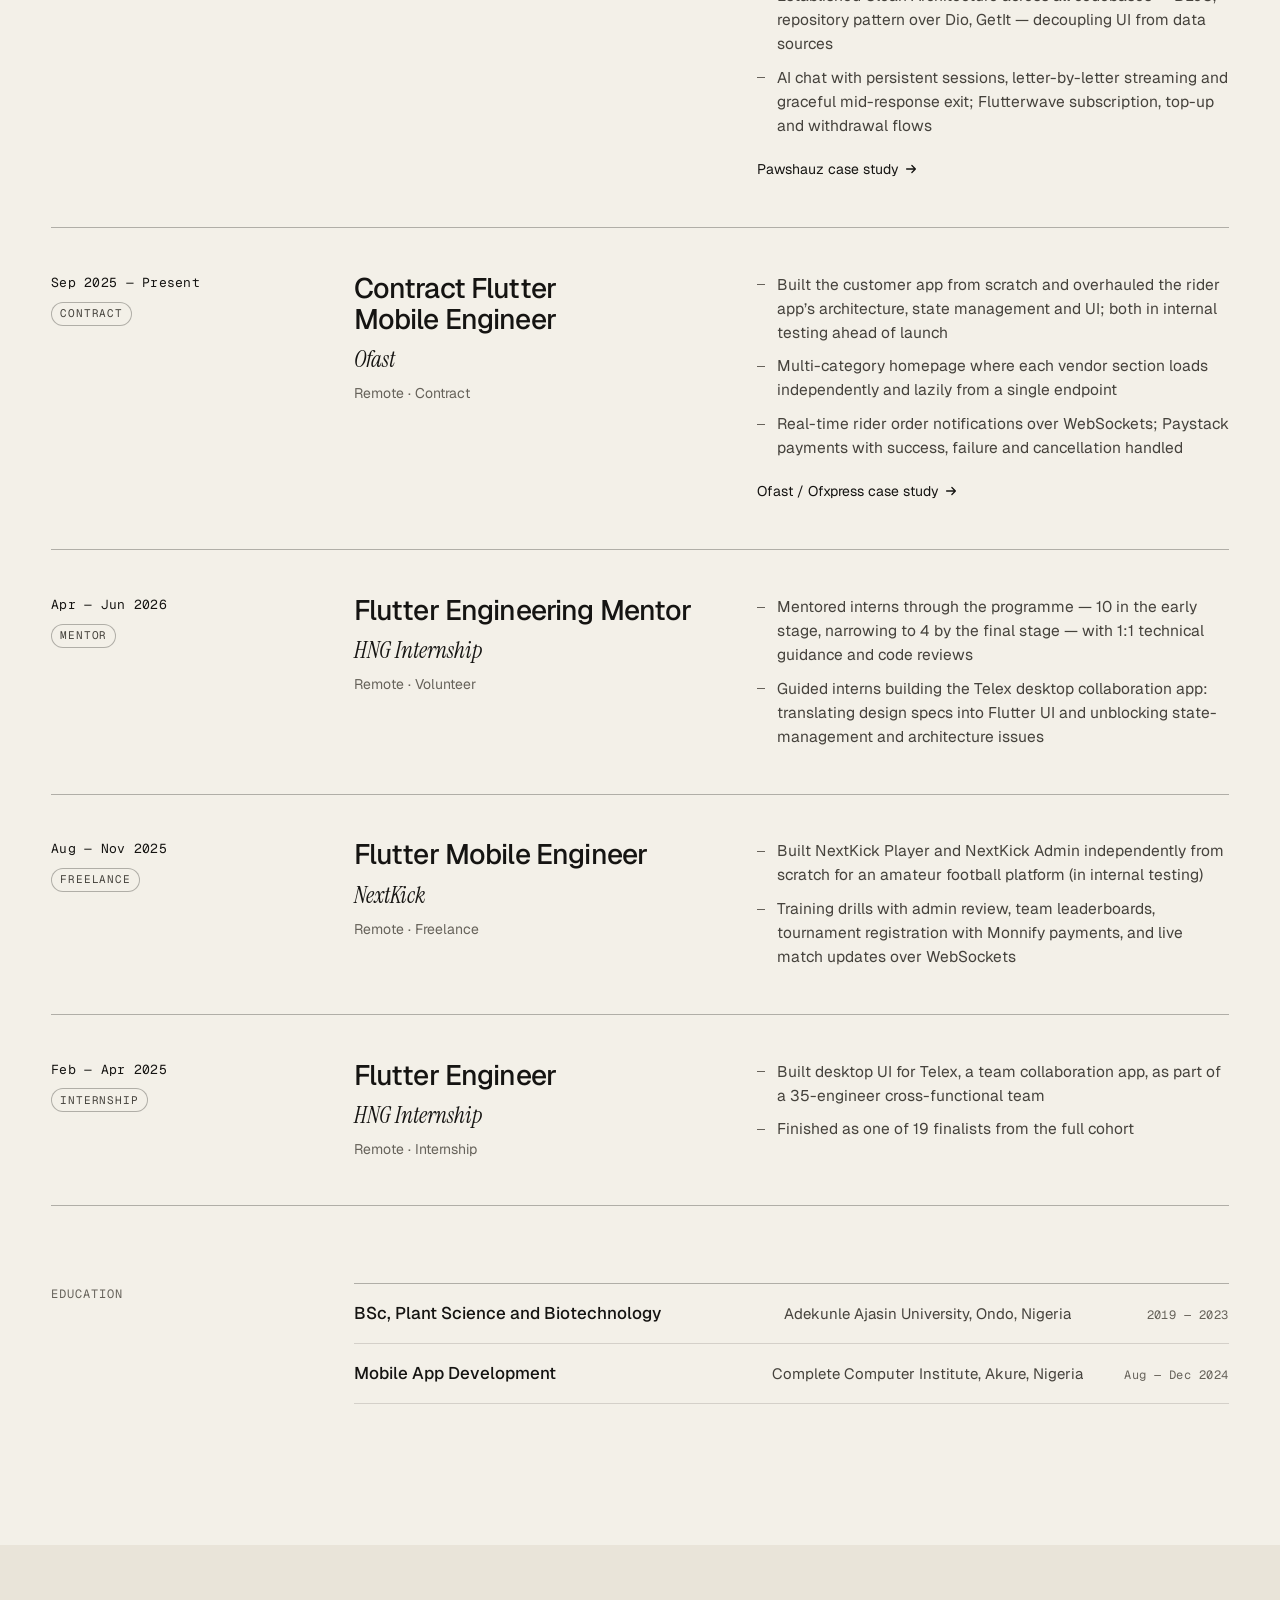
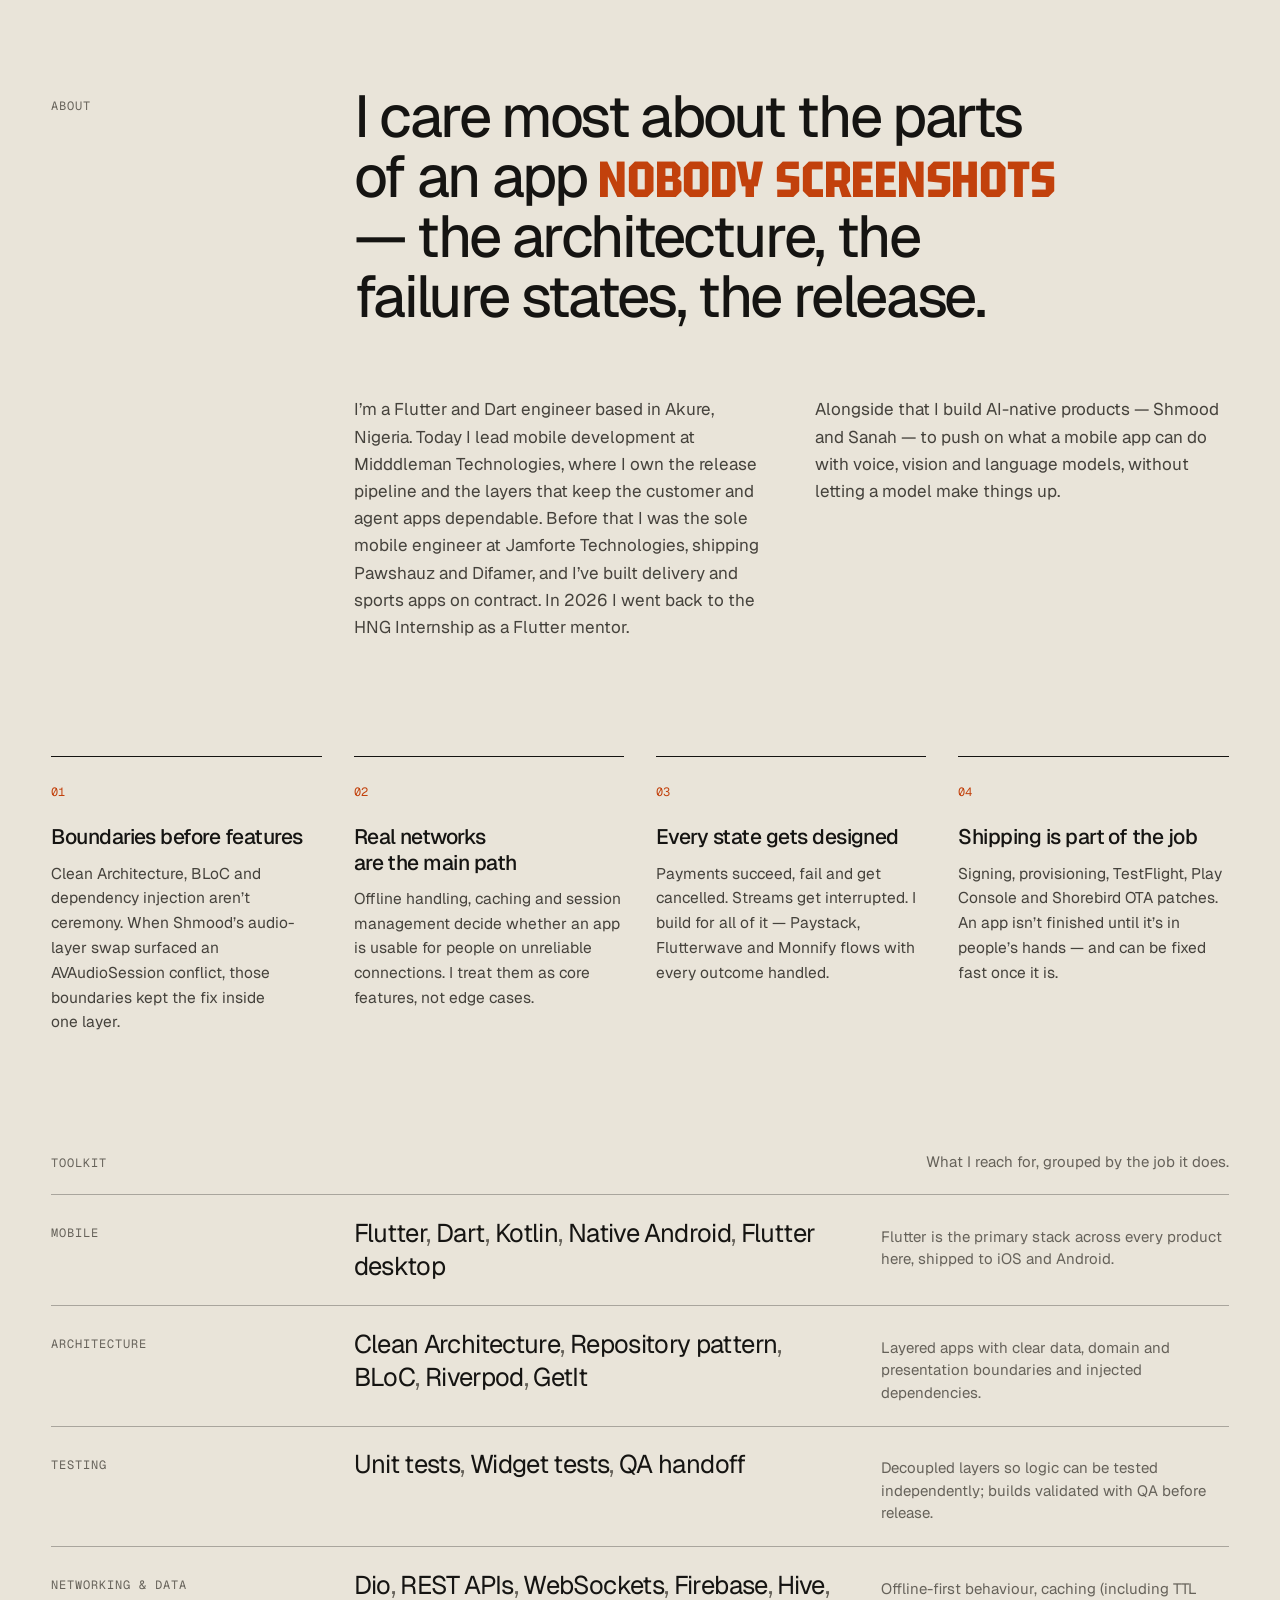
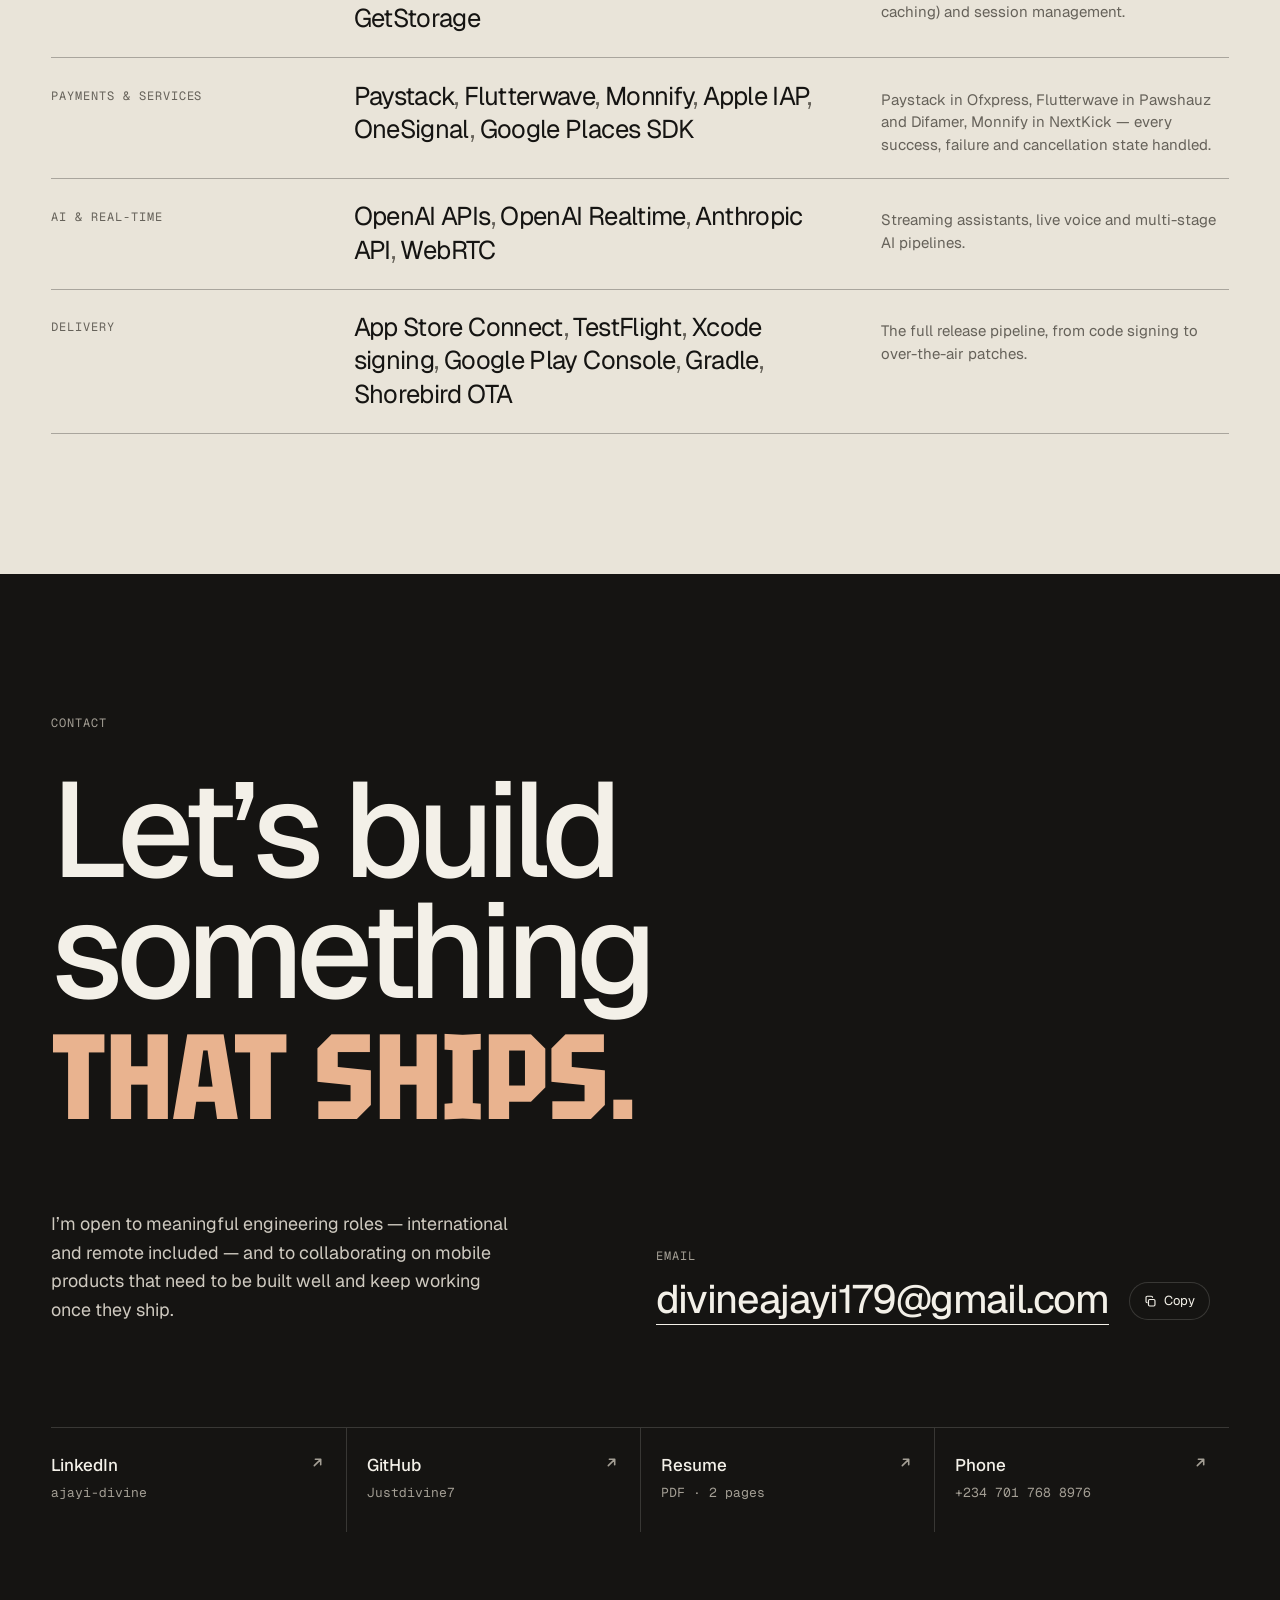
==== commit d853a4b9: "Merge branch 'main' into redesign/editorial-portfolio" ====
--- a/index.html
+++ b/index.html
@@ -10,7 +10,7 @@
 <meta name="theme-color" content="#F3F0E8">
 <meta property="og:type" content="website">
 <meta property="og:site_name" content="Divine Ajayi">
-<meta property="og:title" content="Divine Ajayi — Mobile Engineer, Flutter &amp; Dart">
+<meta property="og:title" content="Divine Ajayi — Mobile Engineer, Kotlin, Jetpack Compose, Flutter &amp; Dart">
 <meta property="og:description" content="Divine Ajayi is a Flutter and Dart mobile engineer who takes production apps from architecture to the App Store and Google Play — payments, real-time features, offline-ready data layers and release engineering.">
 <meta property="og:url" content="https://divine-ajayi.vercel.app/">
 <meta property="og:image" content="https://divine-ajayi.vercel.app/assets/og.png">
@@ -59,8 +59,8 @@
 <main id="main">
 <section class="hero" id="top" aria-labelledby="hero-title">
   <div class="wrap hero__grid">
-    <p class="hero__eyebrow eyebrow" data-reveal><span>Divine Ajayi</span><span class="hero__sep" aria-hidden="true"></span><span>Mobile Engineer — Flutter &amp; Dart</span></p>
-    <h1 class="hero__title" id="hero-title" data-split><span class="w"><span style="--i:0">Mobile</span></span> <span class="w"><span style="--i:1">products,</span></span> <span class="w"><span style="--i:2">engineered</span></span> <span class="w"><span style="--i:3">from</span></span> <span class="w"><span style="--i:4">architecture</span></span> <span class="em-group"><span class="w"><span style="--i:5"><em>to</em></span></span> <span class="w"><span style="--i:6"><em>App</em></span></span> <span class="w"><span style="--i:7"><em>Store.</em></span></span></span></h1>
+    <p class="hero__eyebrow eyebrow" data-reveal><span>Divine Ajayi</span><span class="hero__sep" aria-hidden="true"></span><span>Mobile Engineer —Kotlin, Jetpack Compose, Flutter &amp; Dart</span></p>
+    <h1 class="hero__title" id="hero-title" data-split><span class="w"><span style="--i:0">Mobile</span></span> <span class="w"><span style="--i:1">products,</span></span> <span class="w"><span style="--i:2">engineered</span></span> <span class="w"><span style="--i:3">from</span></span> <span class="w"><span style="--i:4">architecture</span></span> <span class="w"><span style="--i:5"><em>to</em></span></span> <span class="w"><span style="--i:6"><em>App</em></span></span> <span class="w"><span style="--i:7"><em>Store.</em></span></span></h1>
     <div class="hero__intro">
       <p class="hero__lede" data-reveal>I take production apps end to end — architecture, payments, real-time features, offline-ready data layers, and the release pipeline that gets them to real users on iOS and Android.</p>
       <div class="hero__actions" data-reveal>
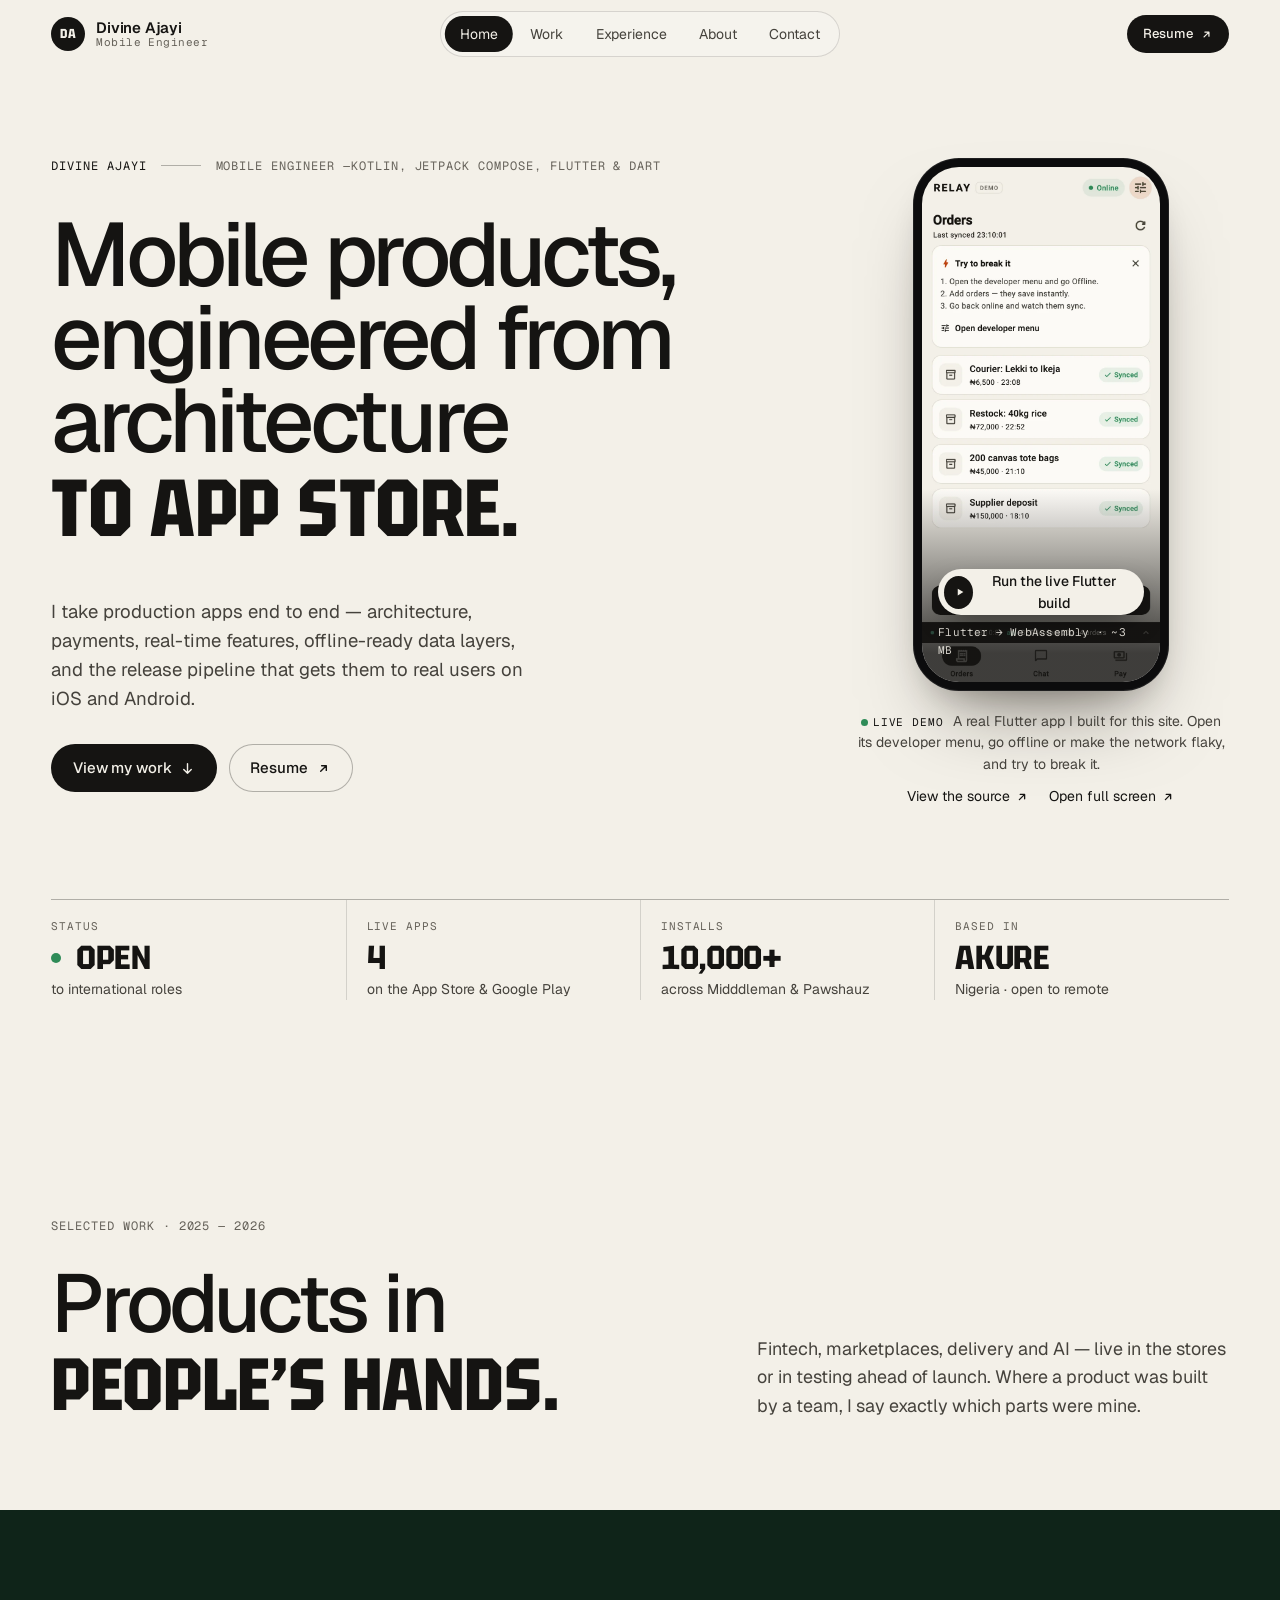
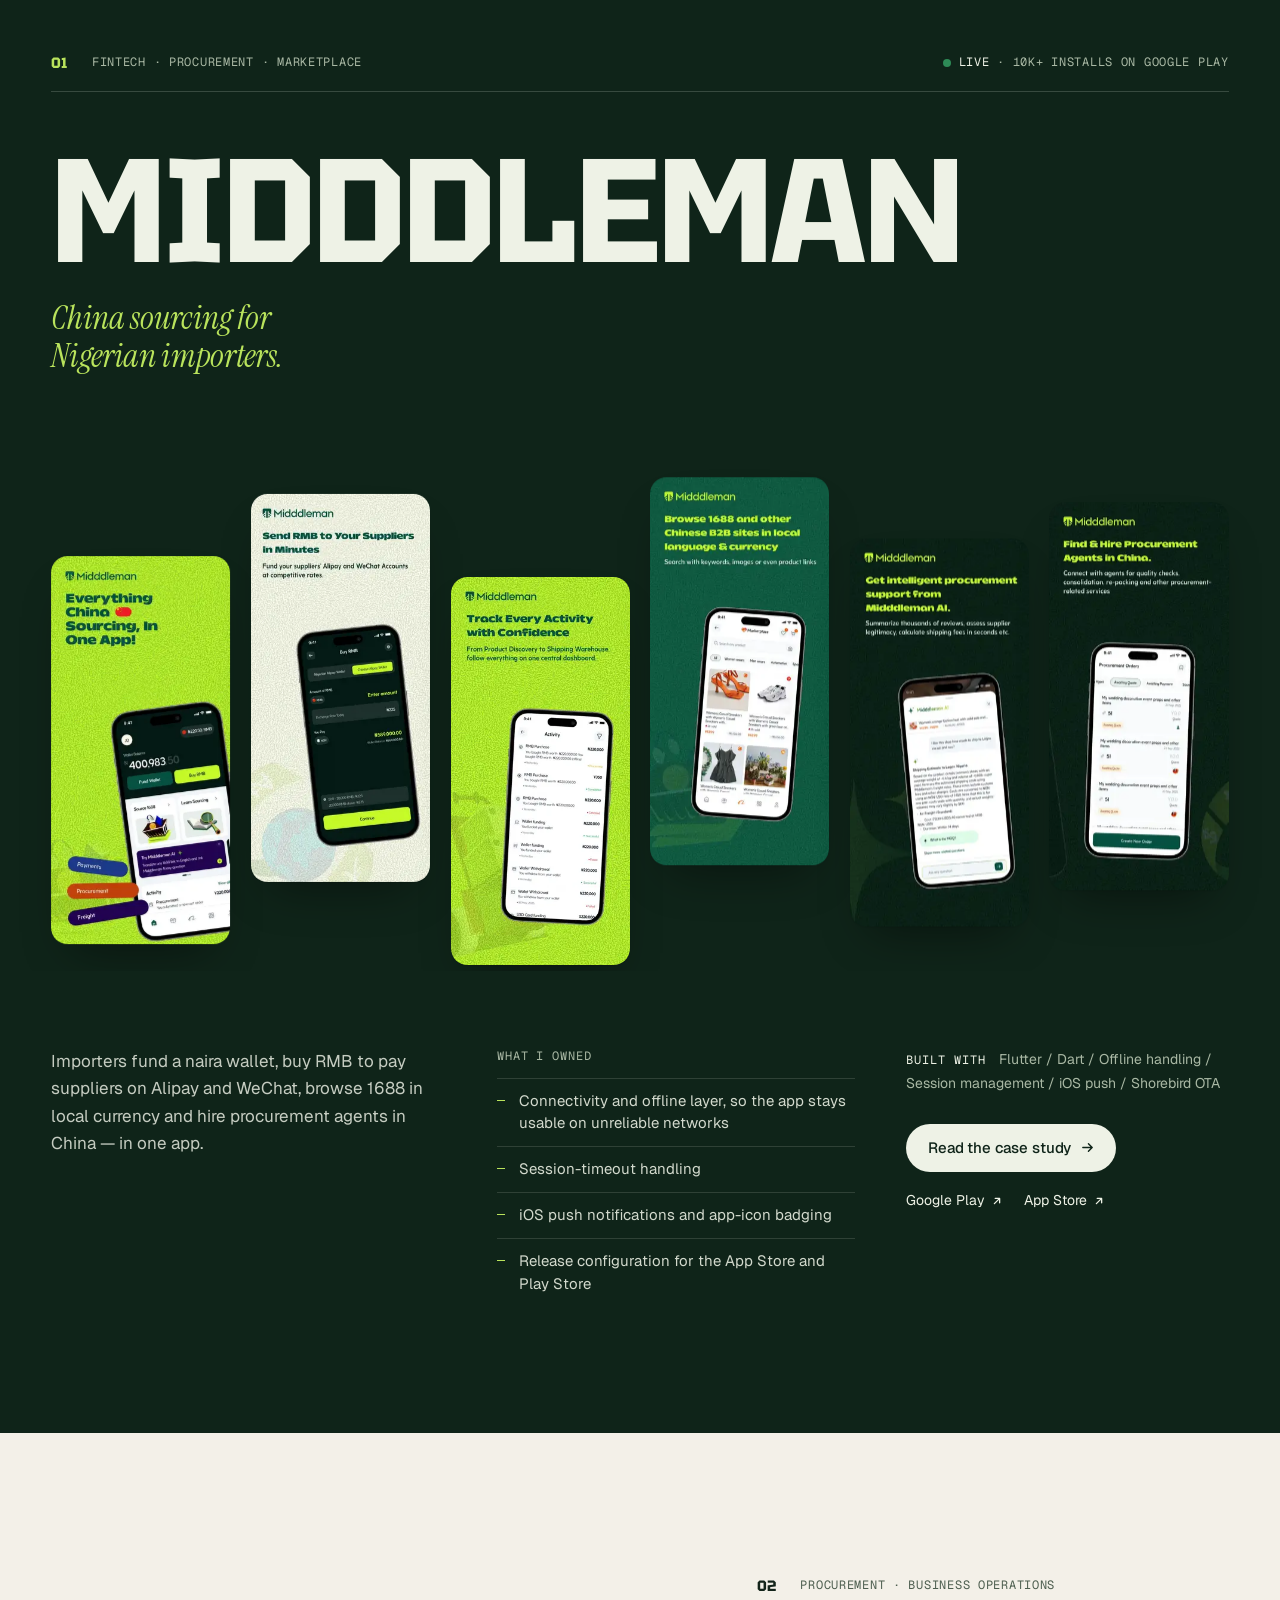
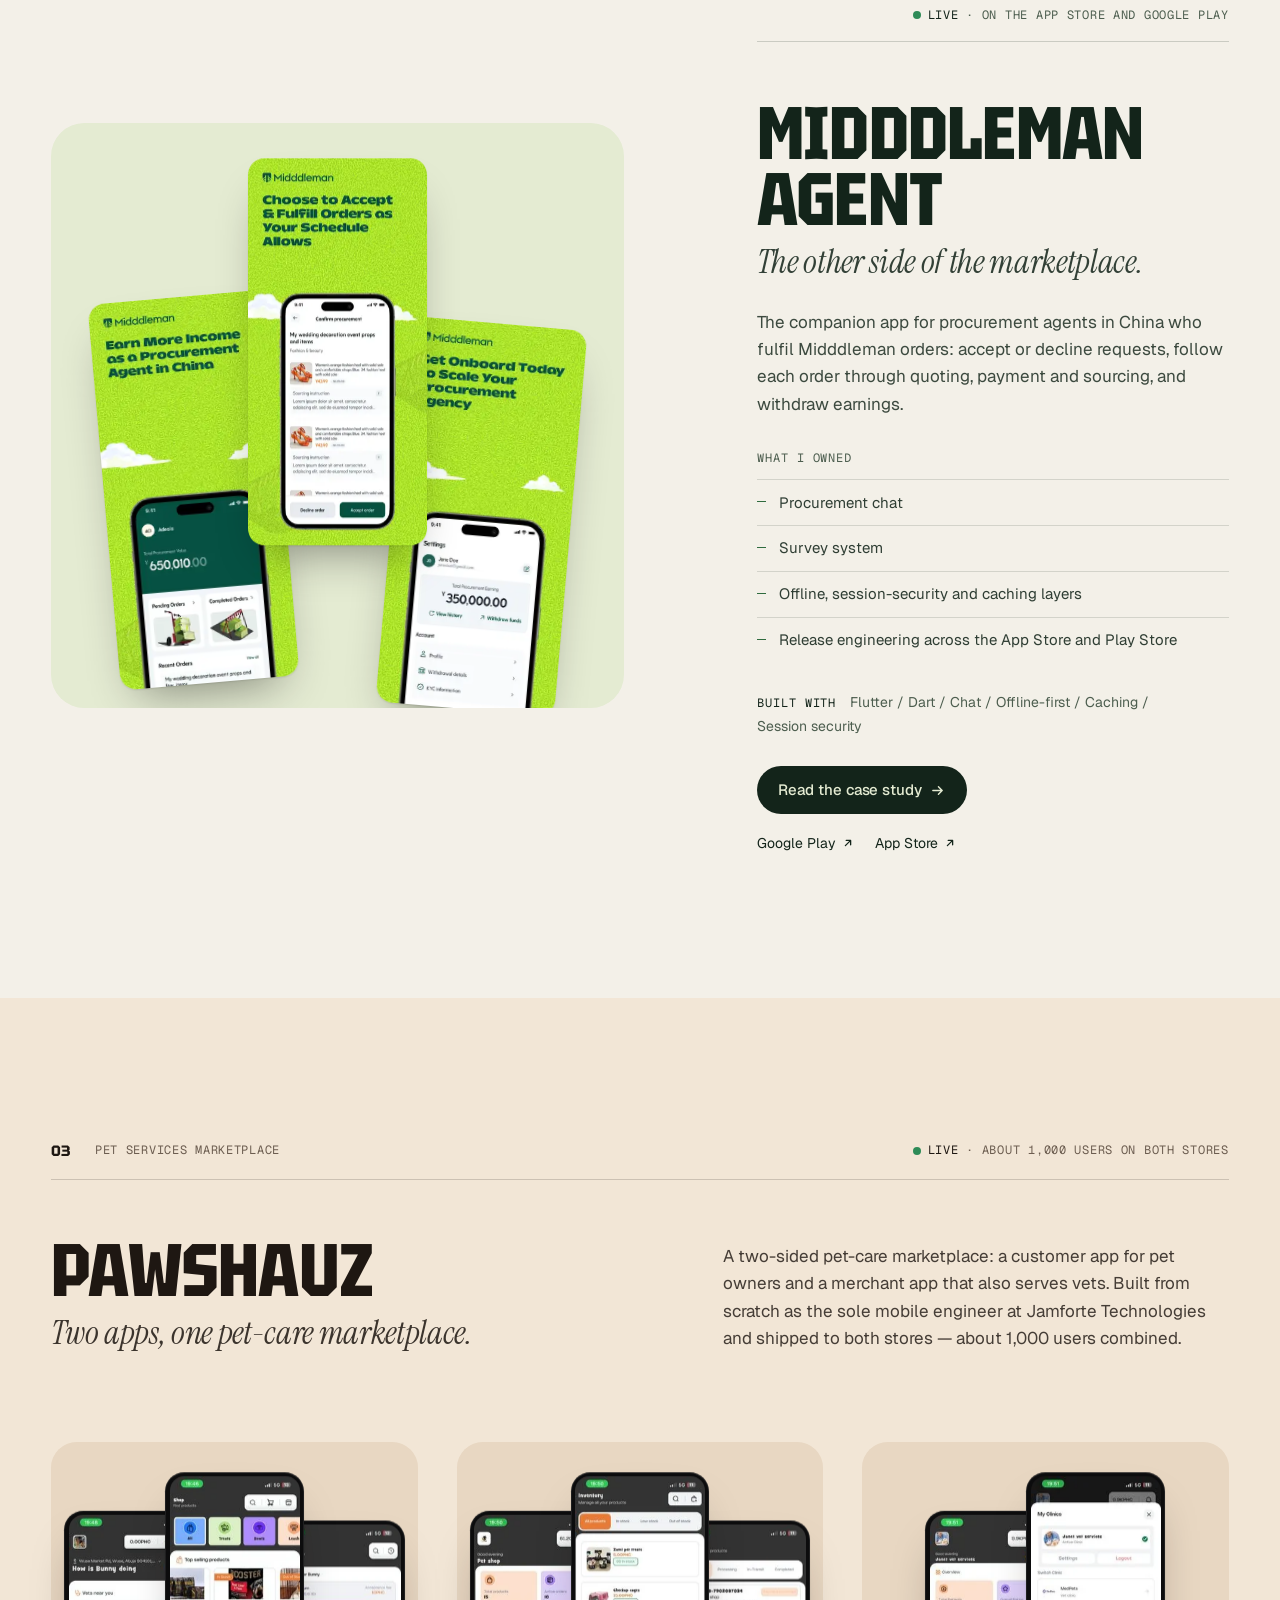
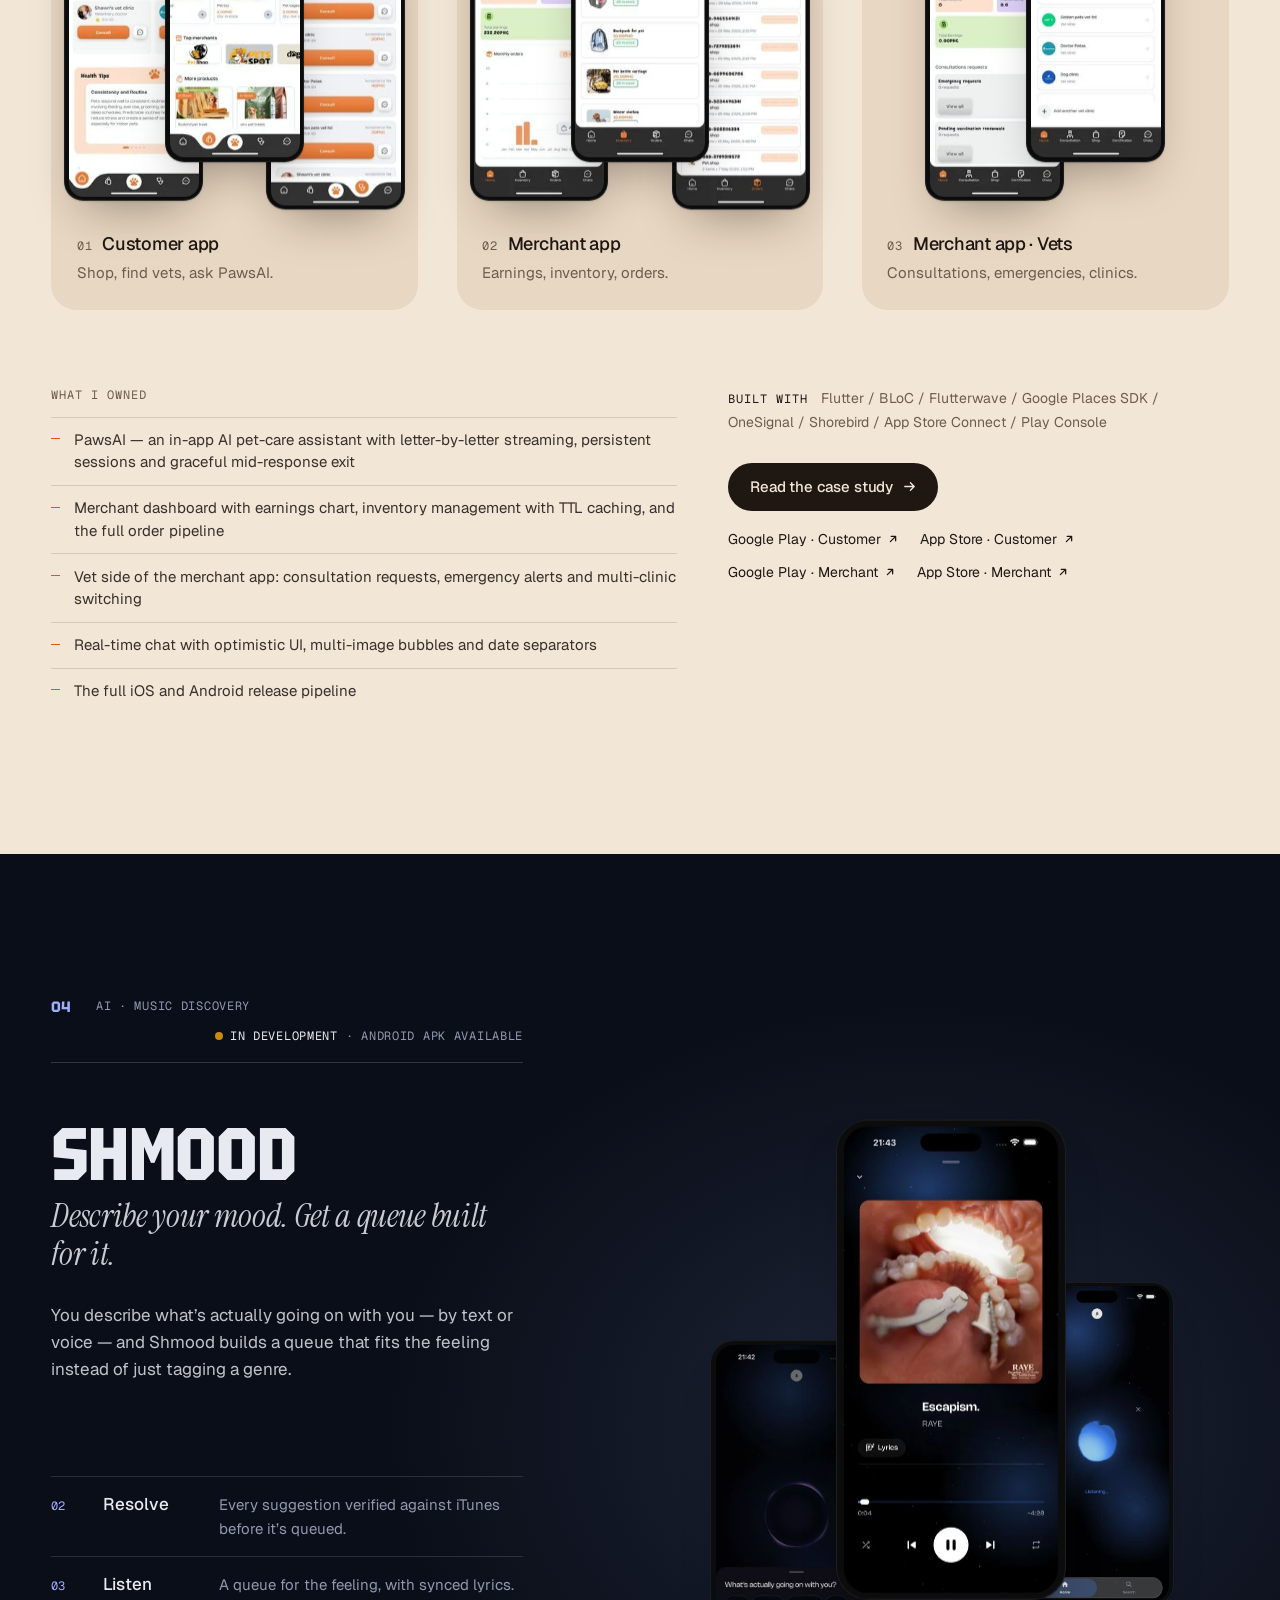
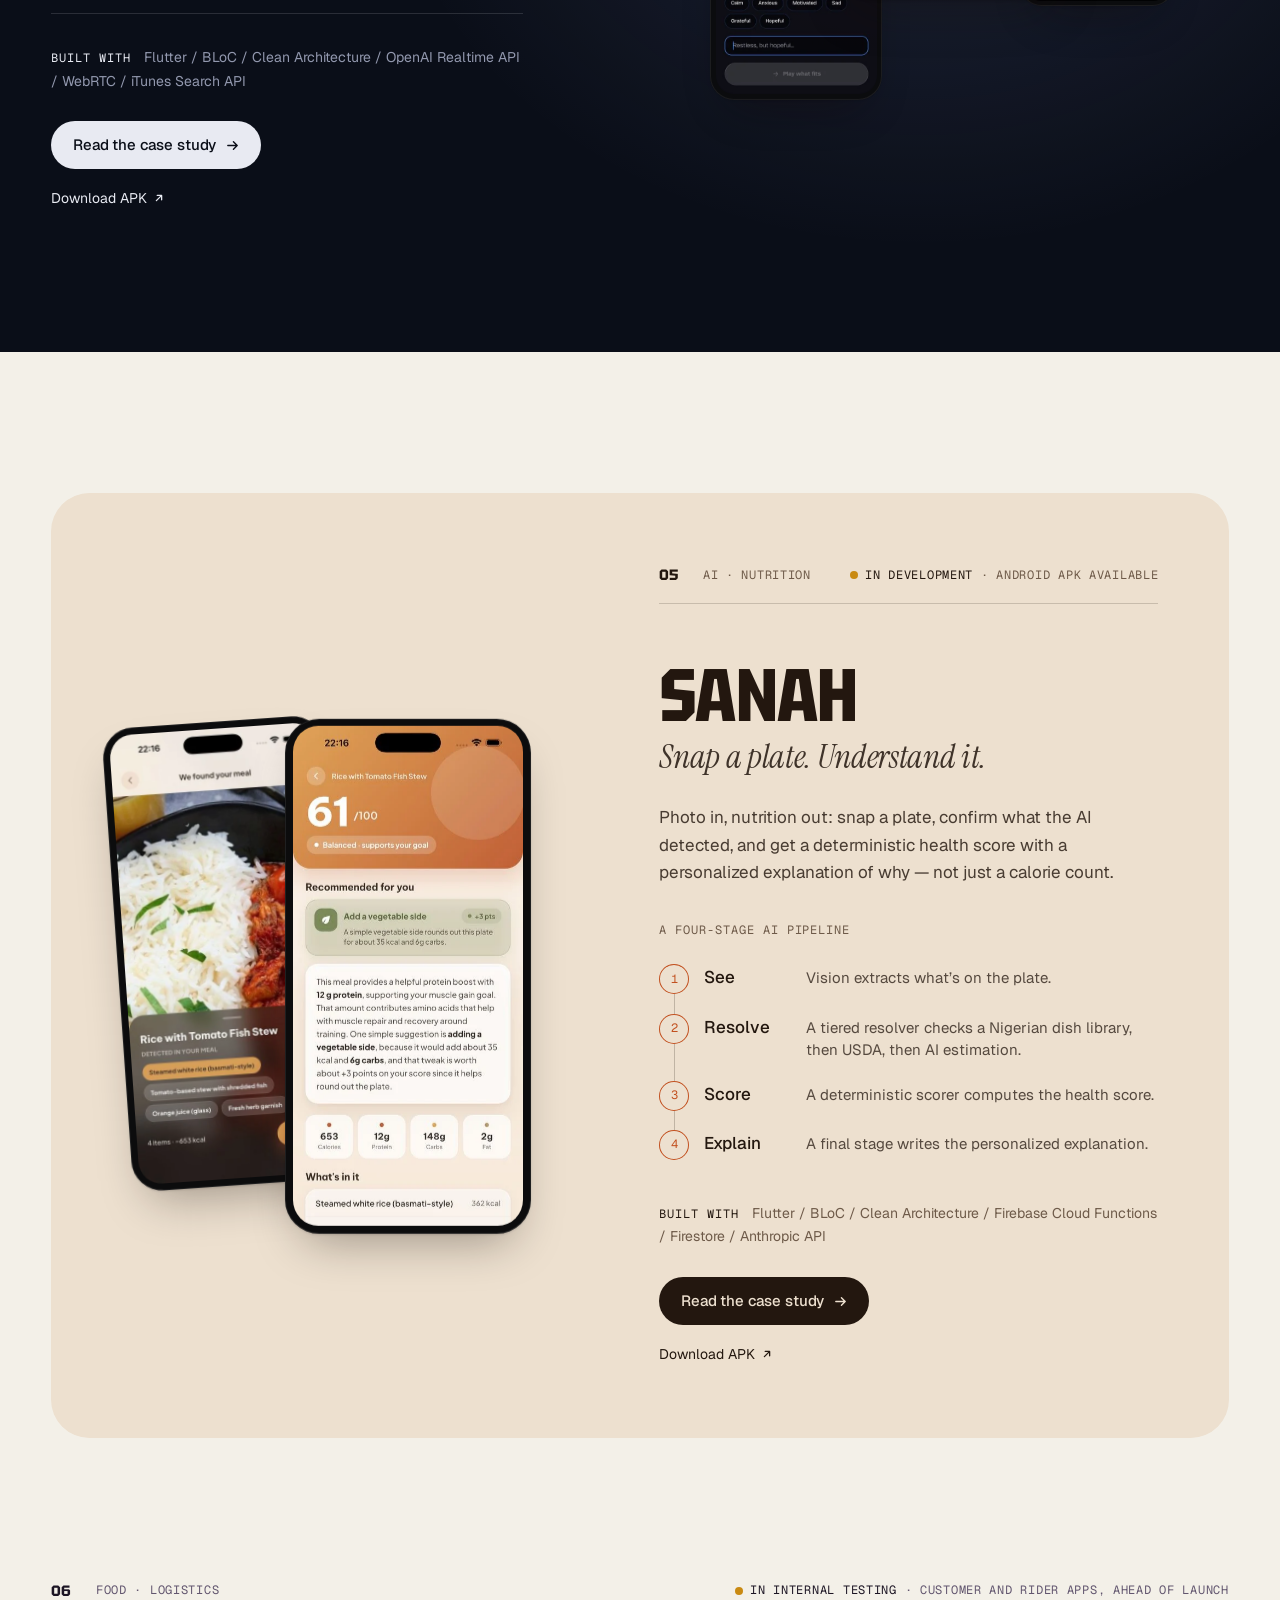
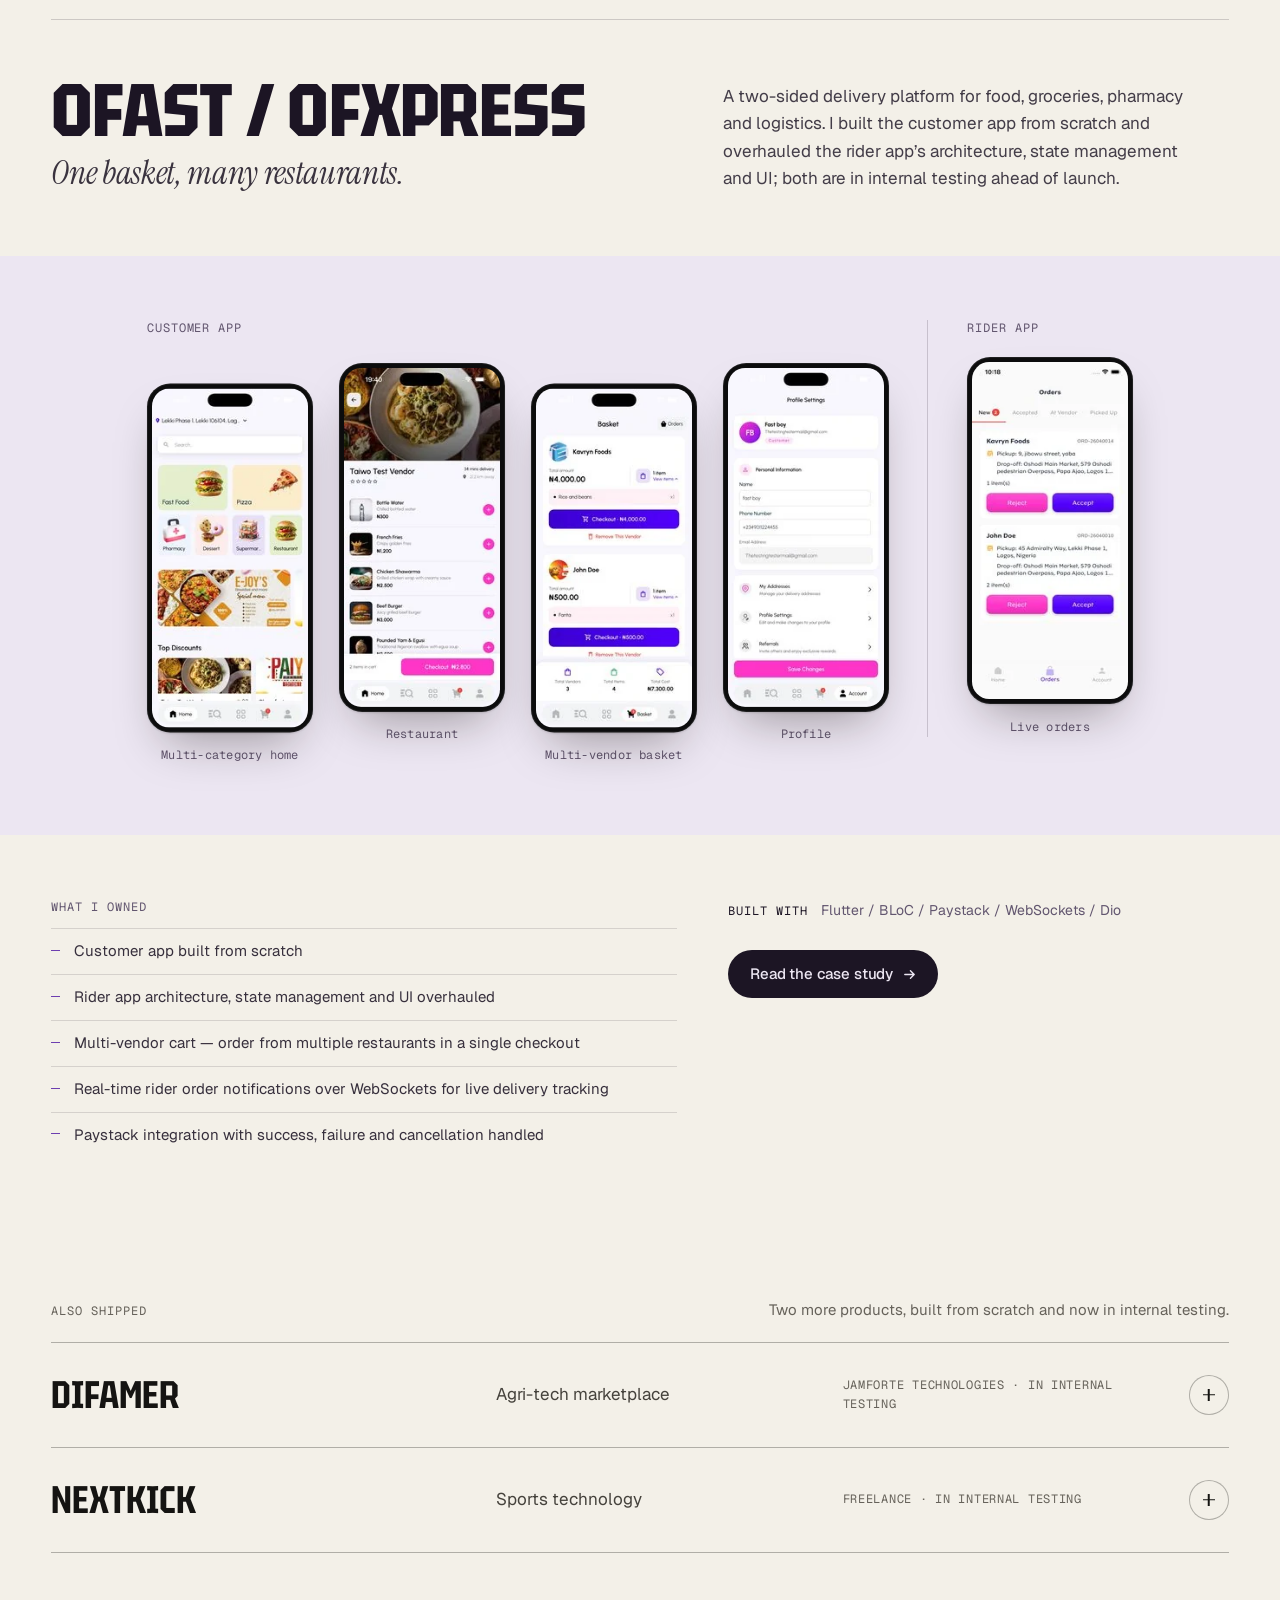
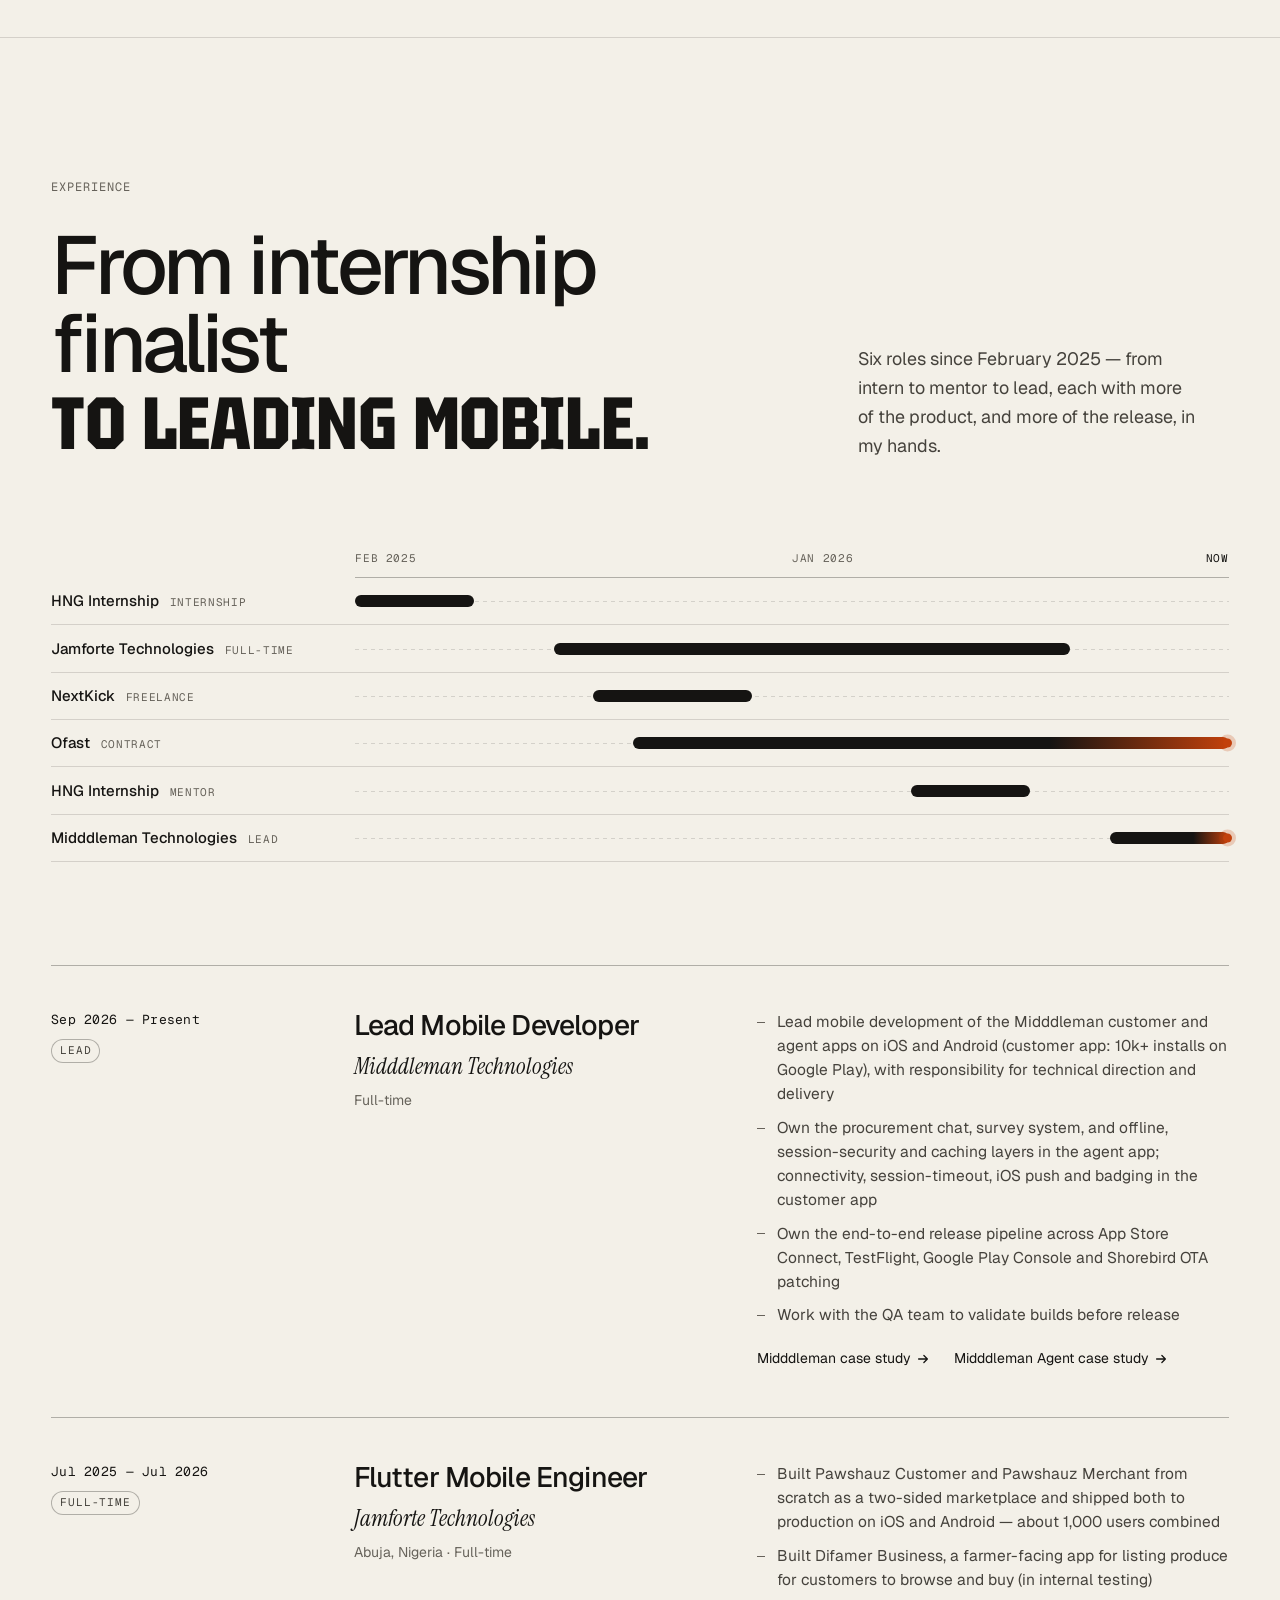
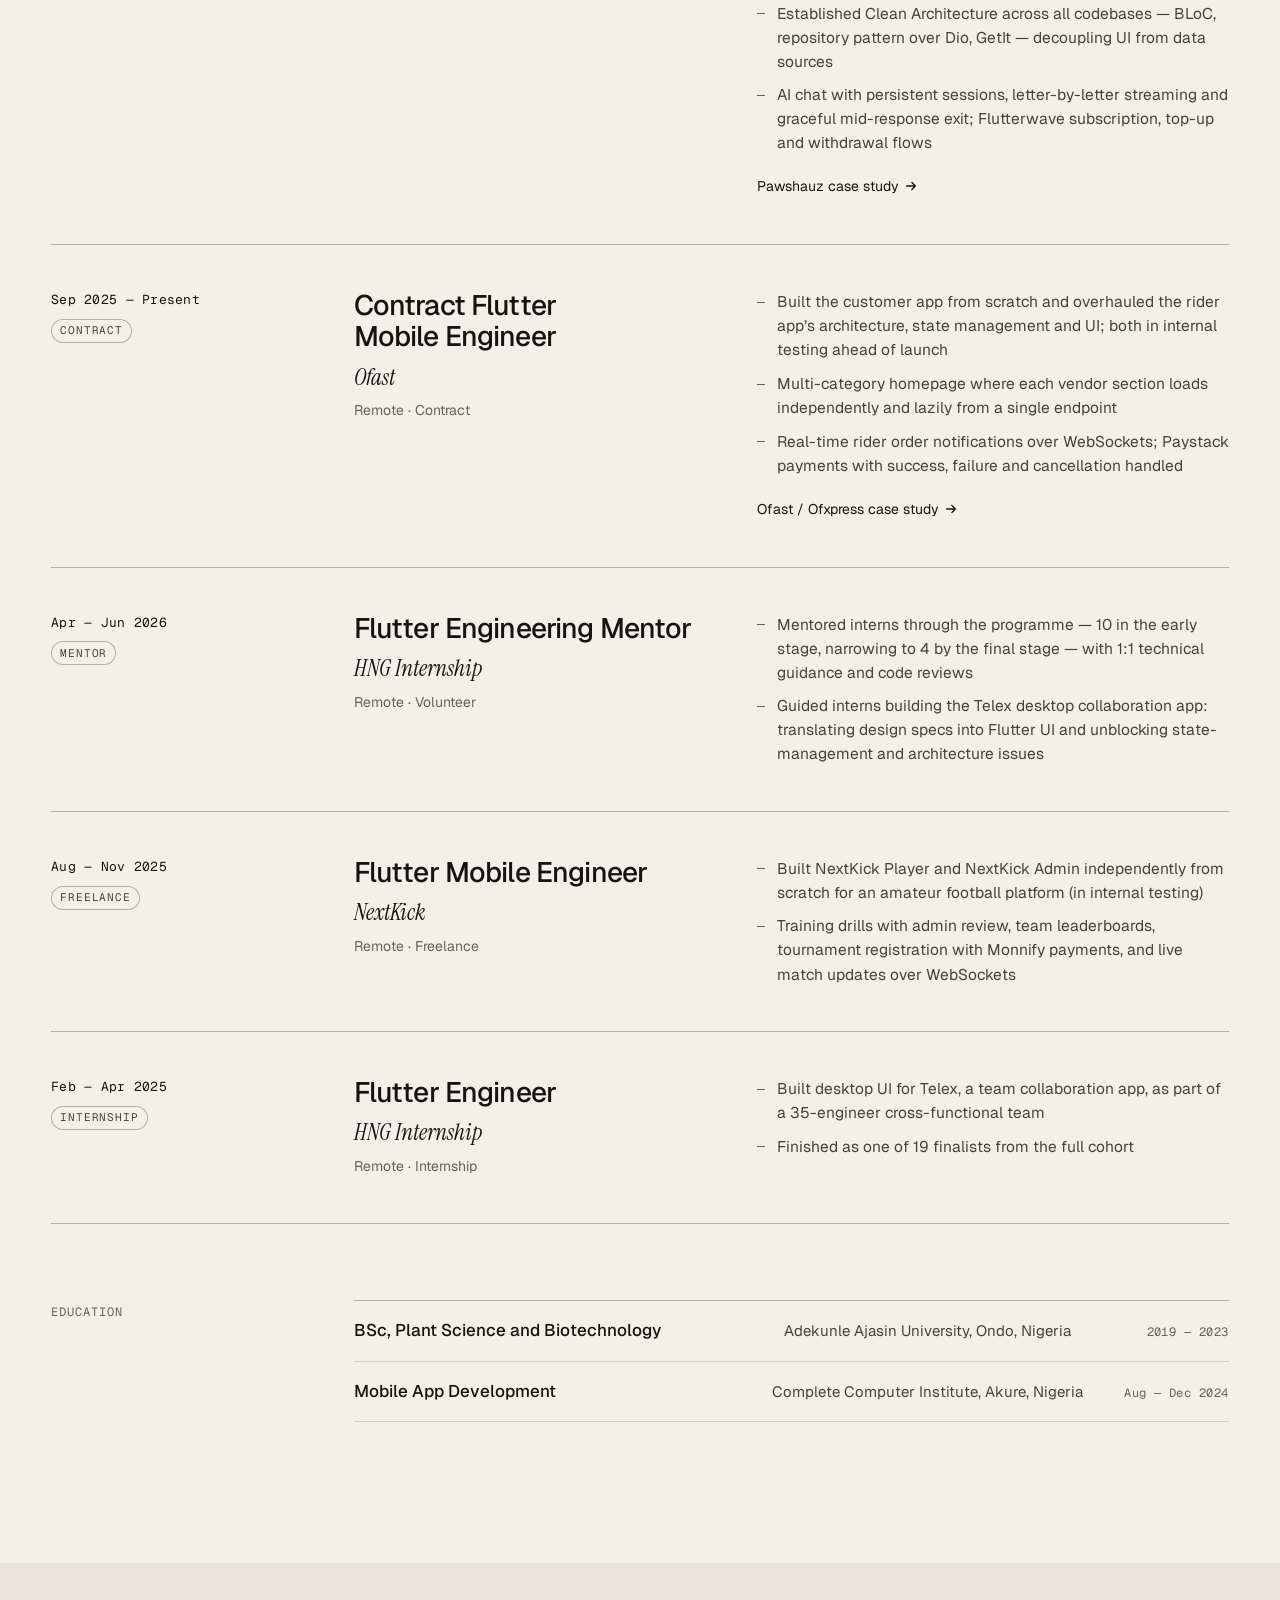
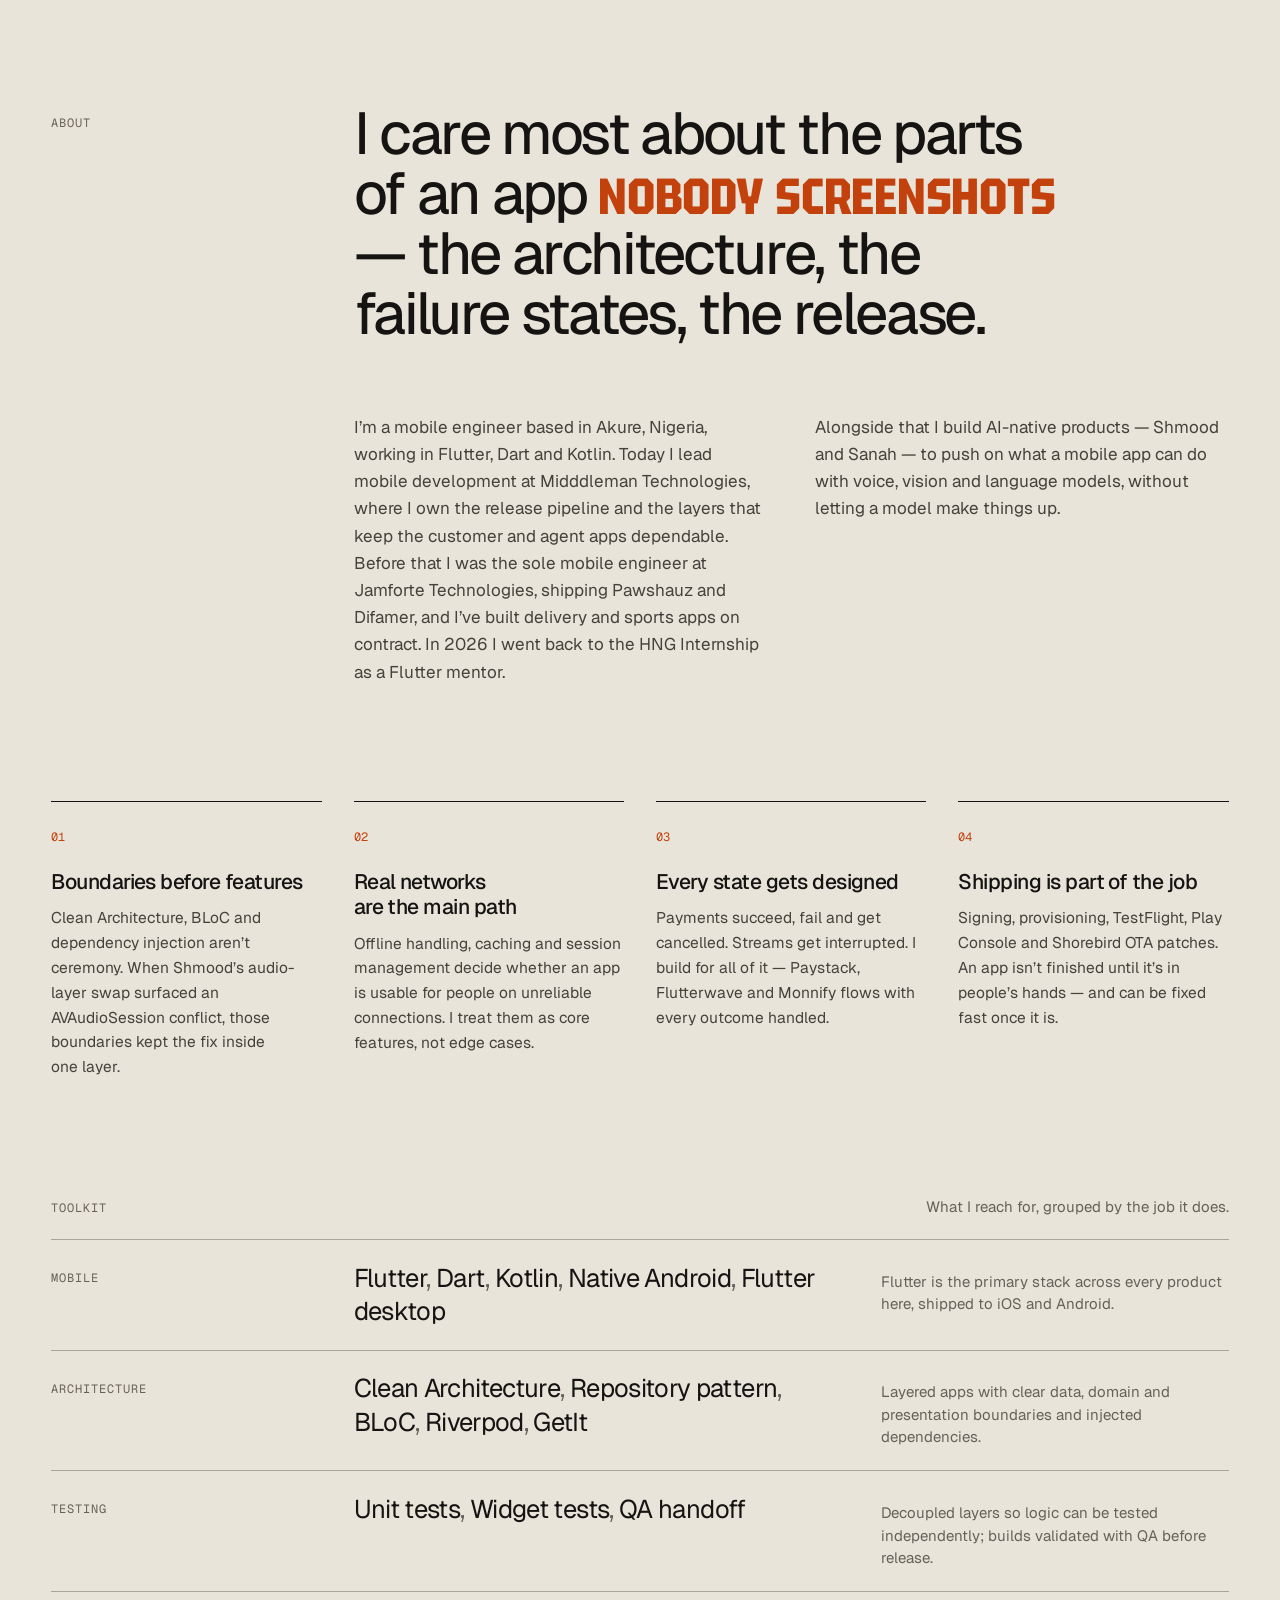
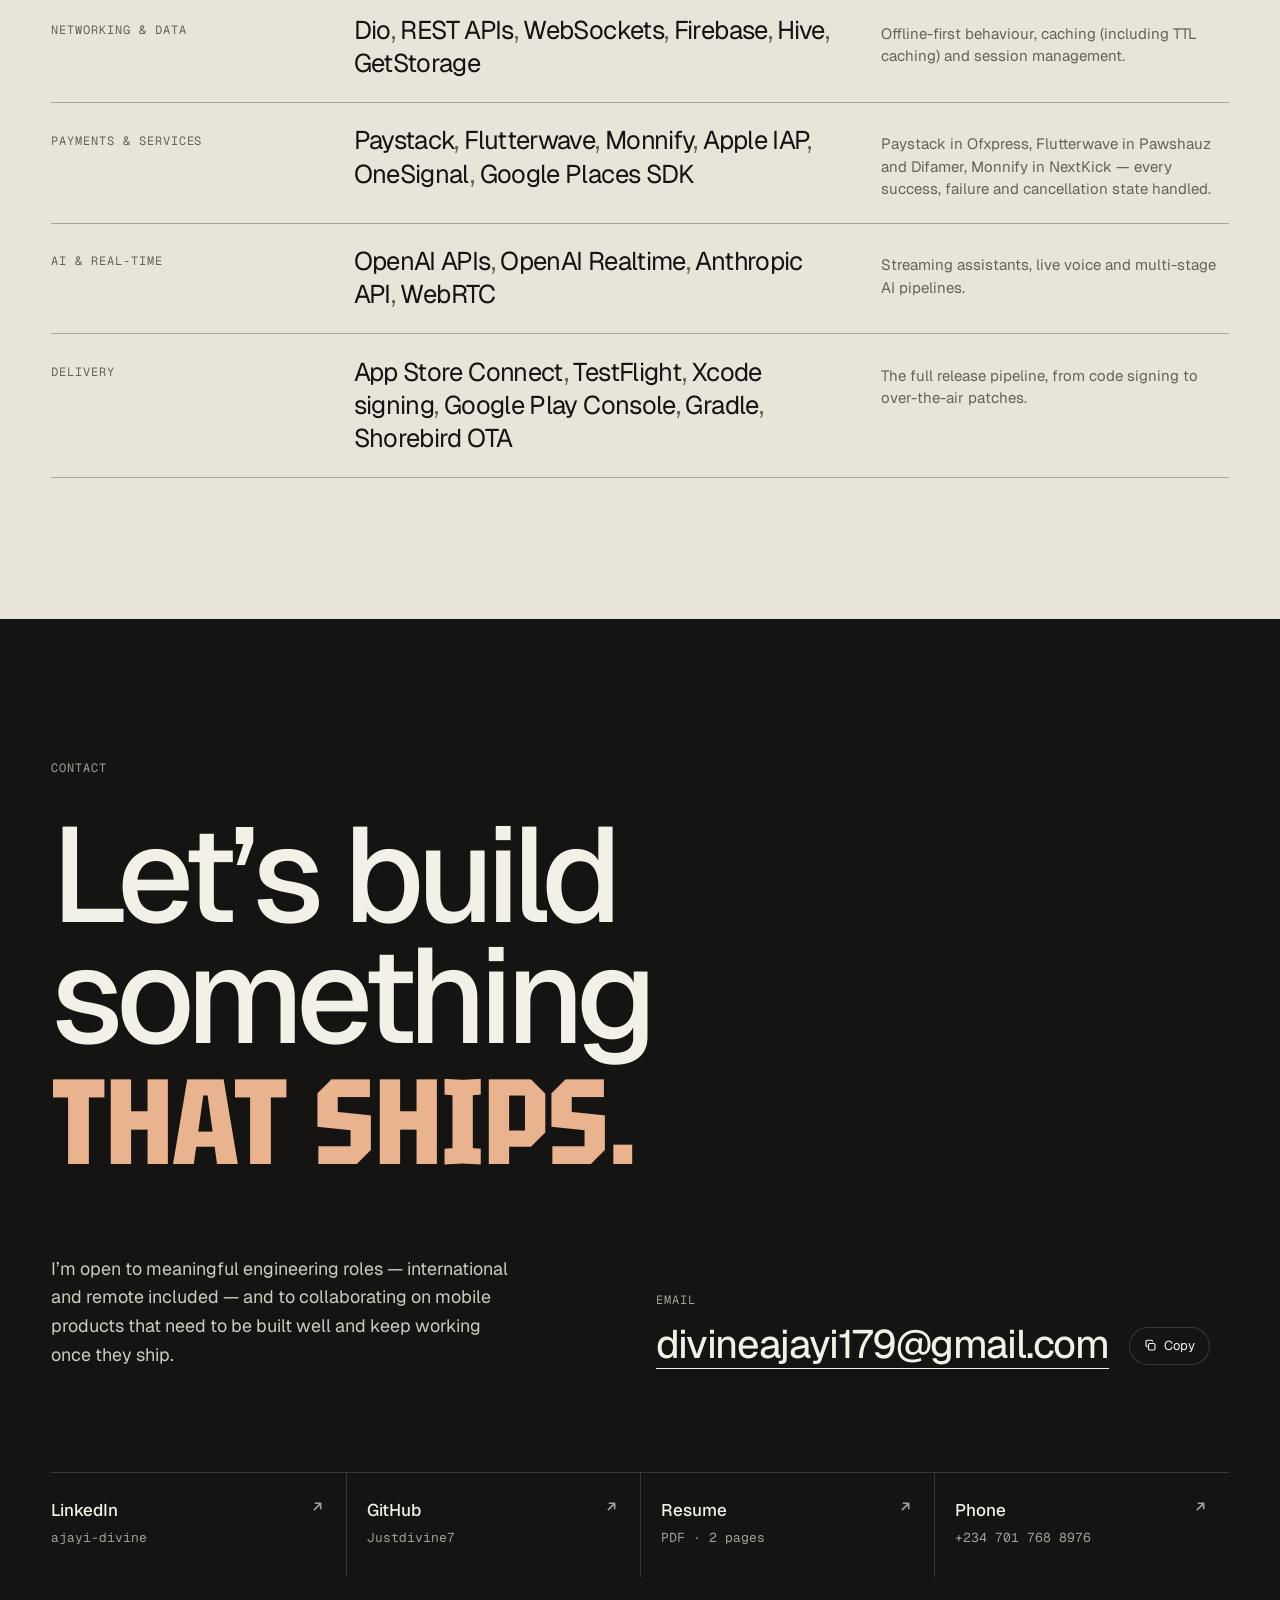
==== commit 602d5773: "Add Relay, a live Flutter demo, to the hero The hero now runs a real Flutter app compiled to WebAsse" ====
--- a/index.html
+++ b/index.html
@@ -25,9 +25,9 @@
 <link rel="preconnect" href="https://fonts.googleapis.com">
 <link rel="preconnect" href="https://fonts.gstatic.com" crossorigin>
 <link rel="stylesheet" href="https://fonts.googleapis.com/css2?family=Geist:wght@300..700&family=Geist+Mono:wght@400;500&family=Instrument+Serif:ital@0;1&family=Tektur:wdth,wght@75..100,500..800&display=swap">
-<link rel="stylesheet" href="/assets/css/site.css?v=fa66dfbcfa">
+<link rel="stylesheet" href="/assets/css/site.css?v=c38ade80f3">
 <script>document.documentElement.classList.add('js')</script>
-<script src="/assets/js/site.js?v=fa66dfbcfa" defer></script>
+<script src="/assets/js/site.js?v=c38ade80f3" defer></script>
 <script type="application/ld+json">{"@context":"https://schema.org","@type":"Person","name":"Divine Ajayi","alternateName":"Ajayi Divine Iretomiwa","jobTitle":"Mobile Engineer","url":"https://divine-ajayi.vercel.app","address":{"@type":"PostalAddress","addressLocality":"Akure","addressCountry":"NG"},"sameAs":["https://linkedin.com/in/ajayi-divine","https://github.com/Justdivine7"],"knowsAbout":["Flutter","Dart","Kotlin","Mobile architecture","iOS","Android"]}</script>
 </head>
 <body class="home">
@@ -68,8 +68,27 @@
         <a class="btn btn--line" href="/divine-ajayi-cv.pdf" target="_blank" rel="noopener">Resume <svg class="i i--out" viewBox="0 0 16 16" aria-hidden="true"><path d="M5 11 11 5M6 5h5v5" fill="none" stroke="currentColor" stroke-width="1.5" stroke-linecap="round" stroke-linejoin="round"/></svg></a>
       </div>
     </div>
-    <div class="hero__stage">
-      <a class="hero-shot hero-shot--back-r" href="/work/sanah/" data-parallax="-0.05" style="--d:0"><span class="visually-hidden">Sanah case study</span><figure class="shot shot--device "><div class="shot__frame"><img src="/assets/sanah/01-health-score.webp" alt="Sanah AI health score and personalized explanation" width="420" height="912" loading="eager" decoding="sync"></div></figure><span class="hero-shot__tag" aria-hidden="true">Sanah</span></a><a class="hero-shot hero-shot--back-l" href="/work/midddleman/" data-parallax="0.04" style="--d:1"><span class="visually-hidden">Midddleman case study</span><figure class="shot shot--poster "><div class="shot__frame"><img src="/assets/midddleman/02-buy-rmb.webp" alt="Buy RMB screen with today’s exchange rate and naira amount" width="300" height="650" loading="eager" decoding="sync"></div></figure><span class="hero-shot__tag" aria-hidden="true">Midddleman</span></a><a class="hero-shot hero-shot--front" href="/work/shmood/" data-parallax="-0.02" style="--d:2"><span class="visually-hidden">Shmood case study</span><figure class="shot shot--device "><div class="shot__frame"><img src="/assets/shmood/07-now-playing.webp" alt="Shmood now playing screen" width="420" height="912" loading="eager" decoding="sync" fetchpriority="high"></div></figure><span class="hero-shot__tag" aria-hidden="true">Shmood</span></a>
+    <div class="hero__stage hero__stage--demo">
+      <figure class="demo" data-demo data-src="/assets/demo/">
+        <div class="demo__device" data-reveal>
+          <div class="demo__screen" data-demo-screen>
+            <img class="demo__poster" src="/assets/relay-poster.webp" width="780" height="1688" alt="Relay, a demo Flutter app: an orders list with sync status, a live event console and a developer menu button" fetchpriority="high" decoding="async">
+            <div class="demo__cta" data-demo-cta>
+              <button class="demo__run" type="button" data-demo-run>
+                <span class="demo__play" aria-hidden="true"><svg viewBox="0 0 16 16"><path d="M5 3.5v9l7.5-4.5z" fill="currentColor"/></svg></span>
+                <span>Run the live Flutter build</span>
+              </button>
+              <span class="demo__meta">Flutter → WebAssembly · ~3 MB</span>
+            </div>
+            <div class="demo__loading" data-demo-loading hidden><span class="demo__bar"></span><span>Starting the Flutter engine…</span></div>
+          </div>
+        </div>
+        <figcaption class="demo__caption" data-reveal>
+          <span class="demo__live"><span class="status-dot" aria-hidden="true"></span>Live demo</span>
+          A real Flutter app I built for this site. Open its developer menu, go offline or make the network flaky, and try to break it.
+          <span class="demo__links"><a class="textlink" href="https://github.com/Justdivine7/portfolio/tree/main/demo" target="_blank" rel="noopener">View the source <svg class="i i--out" viewBox="0 0 16 16" aria-hidden="true"><path d="M5 11 11 5M6 5h5v5" fill="none" stroke="currentColor" stroke-width="1.5" stroke-linecap="round" stroke-linejoin="round"/></svg></a><a class="textlink" href="/assets/demo/" target="_blank" rel="noopener" data-demo-popout>Open full screen <svg class="i i--out" viewBox="0 0 16 16" aria-hidden="true"><path d="M5 11 11 5M6 5h5v5" fill="none" stroke="currentColor" stroke-width="1.5" stroke-linecap="round" stroke-linejoin="round"/></svg></a></span>
+        </figcaption>
+      </figure>
     </div>
     <dl class="hero__facts" data-reveal-group>
       <div data-reveal><dt>Status</dt><dd><span class="fact__n"><span class="status-dot" aria-hidden="true"></span>Open</span><span class="fact__v">to international roles</span></dd></div>
@@ -410,7 +429,7 @@
       <p class="eyebrow" data-reveal>About</p>
       <h2 class="about__statement" id="about-title" data-split><span class="w"><span style="--i:0">I</span></span> <span class="w"><span style="--i:1">care</span></span> <span class="w"><span style="--i:2">most</span></span> <span class="w"><span style="--i:3">about</span></span> <span class="w"><span style="--i:4">the</span></span> <span class="w"><span style="--i:5">parts</span></span> <span class="w"><span style="--i:6">of</span></span> <span class="w"><span style="--i:7">an</span></span> <span class="w"><span style="--i:8">app</span></span> <span class="em-group"><span class="w"><span style="--i:8"><em>nobody</em></span></span> <span class="w"><span style="--i:9"><em>screenshots</em></span></span></span> <span class="w"><span style="--i:10">—</span></span> <span class="w"><span style="--i:11">the</span></span> <span class="w"><span style="--i:12">architecture,</span></span> <span class="w"><span style="--i:13">the</span></span> <span class="w"><span style="--i:14">failure</span></span> <span class="w"><span style="--i:15">states,</span></span> <span class="w"><span style="--i:16">the</span></span> <span class="w"><span style="--i:17">release.</span></span></h2>
       <div class="about__bio" data-reveal-group>
-        <p data-reveal>I’m a Flutter and Dart engineer based in Akure, Nigeria. Today I lead mobile development at Midddleman Technologies, where I own the release pipeline and the layers that keep the customer and agent apps dependable. Before that I was the sole mobile engineer at Jamforte Technologies, shipping Pawshauz and Difamer, and I’ve built delivery and sports apps on contract. In 2026 I went back to the HNG Internship as a Flutter mentor.</p>
+        <p data-reveal>I’m a mobile engineer based in Akure, Nigeria, working in Flutter, Dart and Kotlin. Today I lead mobile development at Midddleman Technologies, where I own the release pipeline and the layers that keep the customer and agent apps dependable. Before that I was the sole mobile engineer at Jamforte Technologies, shipping Pawshauz and Difamer, and I’ve built delivery and sports apps on contract. In 2026 I went back to the HNG Internship as a Flutter mentor.</p>
         <p data-reveal>Alongside that I build AI-native products — Shmood and Sanah — to push on what a mobile app can do with voice, vision and language models, without letting a model make things up.</p>
       </div>
     </div>
--- a/assets/css/site.css
+++ b/assets/css/site.css
@@ -363,26 +363,6 @@
   aspect-ratio: 1 / 1.22;
   width: 100%; max-width: 460px; justify-self: end;
 }
-.hero-shot {
-  position: absolute; display: block; border-radius: 14px;
-  transition: transform 0.7s var(--ease-out);
-}
-.hero-shot .shot { transition: transform 0.7s var(--ease-out); }
-.hero-shot--back-l { left: 0; top: 10%; width: 46%; transform: rotate(-6deg); }
-.hero-shot--back-r { right: 0; top: 2%; width: 44%; transform: rotate(5deg); }
-.hero-shot--front { left: 27%; top: 12%; width: 47%; z-index: 2; }
-.hero-shot:hover, .hero-shot:focus-visible { z-index: 3; }
-.hero-shot:hover .shot, .hero-shot:focus-visible .shot { transform: translateY(-10px) scale(1.02); }
-.hero-shot__tag {
-  position: absolute; left: 50%; bottom: -2.25rem; transform: translate(-50%, 6px);
-  font-family: var(--mono); font-size: 0.6875rem; letter-spacing: 0.06em; text-transform: uppercase;
-  white-space: nowrap; color: var(--ink-2);
-  opacity: 0; transition: opacity 0.3s var(--ease), transform 0.4s var(--ease-out);
-}
-.hero-shot:hover .hero-shot__tag, .hero-shot:focus-visible .hero-shot__tag { opacity: 1; transform: translate(-50%, 0); }
-.js .hero-shot { opacity: 0; translate: 0 40px; }
-.js .hero-shot.is-in { opacity: 1; translate: 0 0; transition: opacity 1s var(--ease) calc(0.35s + var(--d) * 0.12s), translate 1.2s var(--ease-out) calc(0.35s + var(--d) * 0.12s), transform 0.7s var(--ease-out); }
-
 .hero__facts {
   grid-column: 1 / -1;
   display: grid; grid-template-columns: repeat(4, minmax(0, 1fr));
@@ -402,9 +382,6 @@
 @media (max-width: 759px) {
   .hero__intro { grid-column: 1 / -1; }
   .hero__stage { grid-column: 1 / -1; grid-row: auto; justify-self: center; width: min(100%, 330px); margin-top: 3.5rem; aspect-ratio: 1 / 1.18; }
-  .hero-shot--back-l { width: 41%; left: 2%; }
-  .hero-shot--back-r { width: 40%; right: 2%; }
-  .hero-shot--front { width: 46%; }
   .hero__sep { display: none; }
   .hero__eyebrow { gap: 0.35rem 0.9rem; }
   .hero__facts { grid-template-columns: 1fr 1fr; }
@@ -1025,7 +1002,7 @@
 /* ---------- print ---------- */
 @media print {
   .site-header, .menu, .skip, .more__preview, .copy { display: none !important; }
-  .js [data-reveal], .js [data-split] .w > span, .js .hero-shot, .js .tl .tl__bar { opacity: 1 !important; transform: none !important; translate: none !important; }
+  .js [data-reveal], .js [data-split] .w > span, .js .tl .tl__bar { opacity: 1 !important; transform: none !important; translate: none !important; }
   .contact { background: none; color: var(--ink); }
 }
 
@@ -1265,3 +1242,101 @@
 .contact__title em { color: #e9b38f; }
 .about__statement em { font-size: 0.86em; color: var(--accent); }
 @media (min-width: 600px) { .em-group { white-space: nowrap; } }
+
+/* ==========================================================================
+   Live Flutter demo in the hero
+   ========================================================================== */
+.hero__stage--demo { aspect-ratio: auto; max-width: none; width: 100%; justify-self: stretch; align-self: start; display: grid; justify-items: center; }
+.demo { margin: 0; display: grid; justify-items: center; gap: 1.25rem; width: 100%; }
+.demo__device {
+  width: clamp(16rem, 22vw, 20rem);
+  padding: 9px; border-radius: 46px; background: #0c0c0d;
+  box-shadow: inset 0 0 0 1px rgba(255, 255, 255, 0.08), 0 44px 80px -34px rgba(20, 14, 8, 0.5), 0 18px 36px -20px rgba(20, 14, 8, 0.3);
+}
+.demo__screen {
+  position: relative; aspect-ratio: 390 / 844; overflow: hidden; isolation: isolate;
+  border-radius: 37px; background: #f3f0e8;
+}
+.demo__poster { width: 100%; height: 100%; object-fit: cover; transition: transform 0.8s var(--ease-out); }
+.demo:hover .demo__poster { transform: scale(1.015); }
+.demo__cta {
+  position: absolute; inset: auto 0 0 0; display: grid; justify-items: center; gap: 0.55rem;
+  padding: 5rem 1rem 1.4rem;
+  background: linear-gradient(to top, rgba(21, 20, 18, 0.82) 15%, rgba(21, 20, 18, 0));
+}
+.demo__run {
+  display: inline-flex; align-items: center; gap: 0.6rem; height: 2.875rem; padding: 0 1.15rem 0 0.4rem;
+  border-radius: 999px; background: var(--paper); color: var(--ink);
+  font-size: 0.875rem; font-weight: 500; letter-spacing: -0.005em;
+  box-shadow: 0 10px 28px -10px rgba(0, 0, 0, 0.6);
+  transition: transform 0.25s var(--ease-out), background-color 0.25s var(--ease);
+}
+.demo__run:hover { transform: translateY(-2px); background: #fff; }
+.demo__run:active { transform: scale(0.97); }
+.demo__run:focus-visible { outline: 2px solid var(--paper); outline-offset: 3px; }
+.demo__play { display: grid; place-items: center; width: 2.0625rem; height: 2.0625rem; border-radius: 50%; background: var(--ink); color: var(--paper); }
+.demo__play svg { width: 0.75rem; height: 0.75rem; margin-left: 2px; }
+@media (prefers-reduced-motion: no-preference) {
+  .demo__play { animation: demo-ping 2.4s var(--ease) infinite; }
+}
+@keyframes demo-ping { 0% { box-shadow: 0 0 0 0 rgba(194, 65, 12, 0.45); } 70%, 100% { box-shadow: 0 0 0 10px rgba(194, 65, 12, 0); } }
+.demo__meta { font-family: var(--mono); font-size: 0.6875rem; letter-spacing: 0.02em; color: rgba(243, 240, 232, 0.86); }
+.demo__screen iframe {
+  position: absolute; left: 0; top: 0; width: 390px; height: 844px; border: 0;
+  transform-origin: 0 0; transform: scale(var(--demo-scale, 0.8)); background: #f3f0e8;
+}
+.demo__loading {
+  position: absolute; inset: 0; z-index: 2; display: grid; place-content: center; justify-items: center; gap: 0.8rem;
+  background: #f3f0e8; color: var(--ink-2); font-size: 0.8125rem;
+}
+.demo__bar { position: relative; width: 6.5rem; height: 2px; border-radius: 2px; background: var(--line); overflow: hidden; }
+.demo__bar::after { content: ''; position: absolute; inset: 0; width: 40%; background: var(--ink); animation: demo-load 1.1s var(--ease) infinite; }
+@keyframes demo-load { from { transform: translateX(-100%); } to { transform: translateX(260%); } }
+.demo.is-running .demo__cta, .demo.is-running .demo__poster { display: none; }
+.demo__caption { max-width: 23rem; text-align: center; font-size: 0.875rem; line-height: 1.55; color: var(--ink-2); }
+.demo__live {
+  display: inline-flex; align-items: center; margin-right: 0.35rem;
+  font-family: var(--mono); font-size: 0.6875rem; letter-spacing: 0.08em; text-transform: uppercase; color: var(--ink);
+}
+.demo__live .status-dot { width: 7px; height: 7px; margin-right: 0.45em; }
+.demo__links { display: flex; flex-wrap: wrap; justify-content: center; gap: 0.35rem 1.25rem; margin-top: 0.65rem; --c-fg: var(--ink); }
+
+@media (max-width: 1099px) {
+  .hero__stage--demo { margin-top: 2.5rem; max-width: none; }
+}
+@media (max-width: 759px) {
+  .hero__stage--demo { margin-top: 2.75rem; width: 100%; aspect-ratio: auto; }
+  .demo__device { width: min(72vw, 17.5rem); border-radius: 40px; padding: 8px; }
+  .demo__screen { border-radius: 32px; }
+  .demo__cta { padding: 3.5rem 0.75rem 1rem; }
+  .demo__run { height: 2.625rem; font-size: 0.8125rem; }
+  .demo__caption { font-size: 0.8125rem; }
+}
+
+/* Full-screen sheet used on phones */
+.demo-sheet {
+  position: fixed; inset: 0; z-index: 80; display: flex; flex-direction: column;
+  background: #f3f0e8;
+  padding: env(safe-area-inset-top, 0px) 0 env(safe-area-inset-bottom, 0px);
+  opacity: 0; transform: translateY(14px); transition: opacity 0.3s var(--ease), transform 0.45s var(--ease-out);
+}
+.demo-sheet.is-open { opacity: 1; transform: none; }
+.demo-sheet__bar {
+  display: flex; align-items: center; justify-content: space-between; gap: 1rem;
+  height: 3.25rem; padding: 0 0.5rem 0 1rem; border-bottom: 1px solid var(--line); background: var(--paper);
+  font-family: var(--mono); font-size: 0.6875rem; letter-spacing: 0.06em; text-transform: uppercase; color: var(--ink-2);
+}
+.demo-sheet__bar .status-dot { width: 7px; height: 7px; margin-right: 0.5em; }
+.demo-sheet__close { height: 2.25rem; padding: 0 0.9rem; border-radius: 999px; background: var(--ink); color: var(--paper); font-family: var(--sans); font-size: 0.8125rem; font-weight: 500; letter-spacing: 0; text-transform: none; }
+.demo-sheet__body { position: relative; flex: 1; }
+.demo-sheet__body iframe { position: absolute; inset: 0; width: 100%; height: 100%; border: 0; }
+@media (min-width: 1100px) {
+  /* the phone spans the whole hero column; a flexible spacer row absorbs its height */
+  .hero__grid { grid-template-rows: auto auto auto 1fr auto; }
+  .hero__eyebrow { grid-row: 1; }
+  .hero__title { grid-row: 2; }
+  .hero__intro { grid-row: 3; }
+  .hero__stage--demo { grid-column: 9 / -1; grid-row: 1 / span 4; }
+  .hero__facts { grid-row: 5; }
+  .demo__device { width: clamp(16rem, 20vw, 18.75rem); }
+}
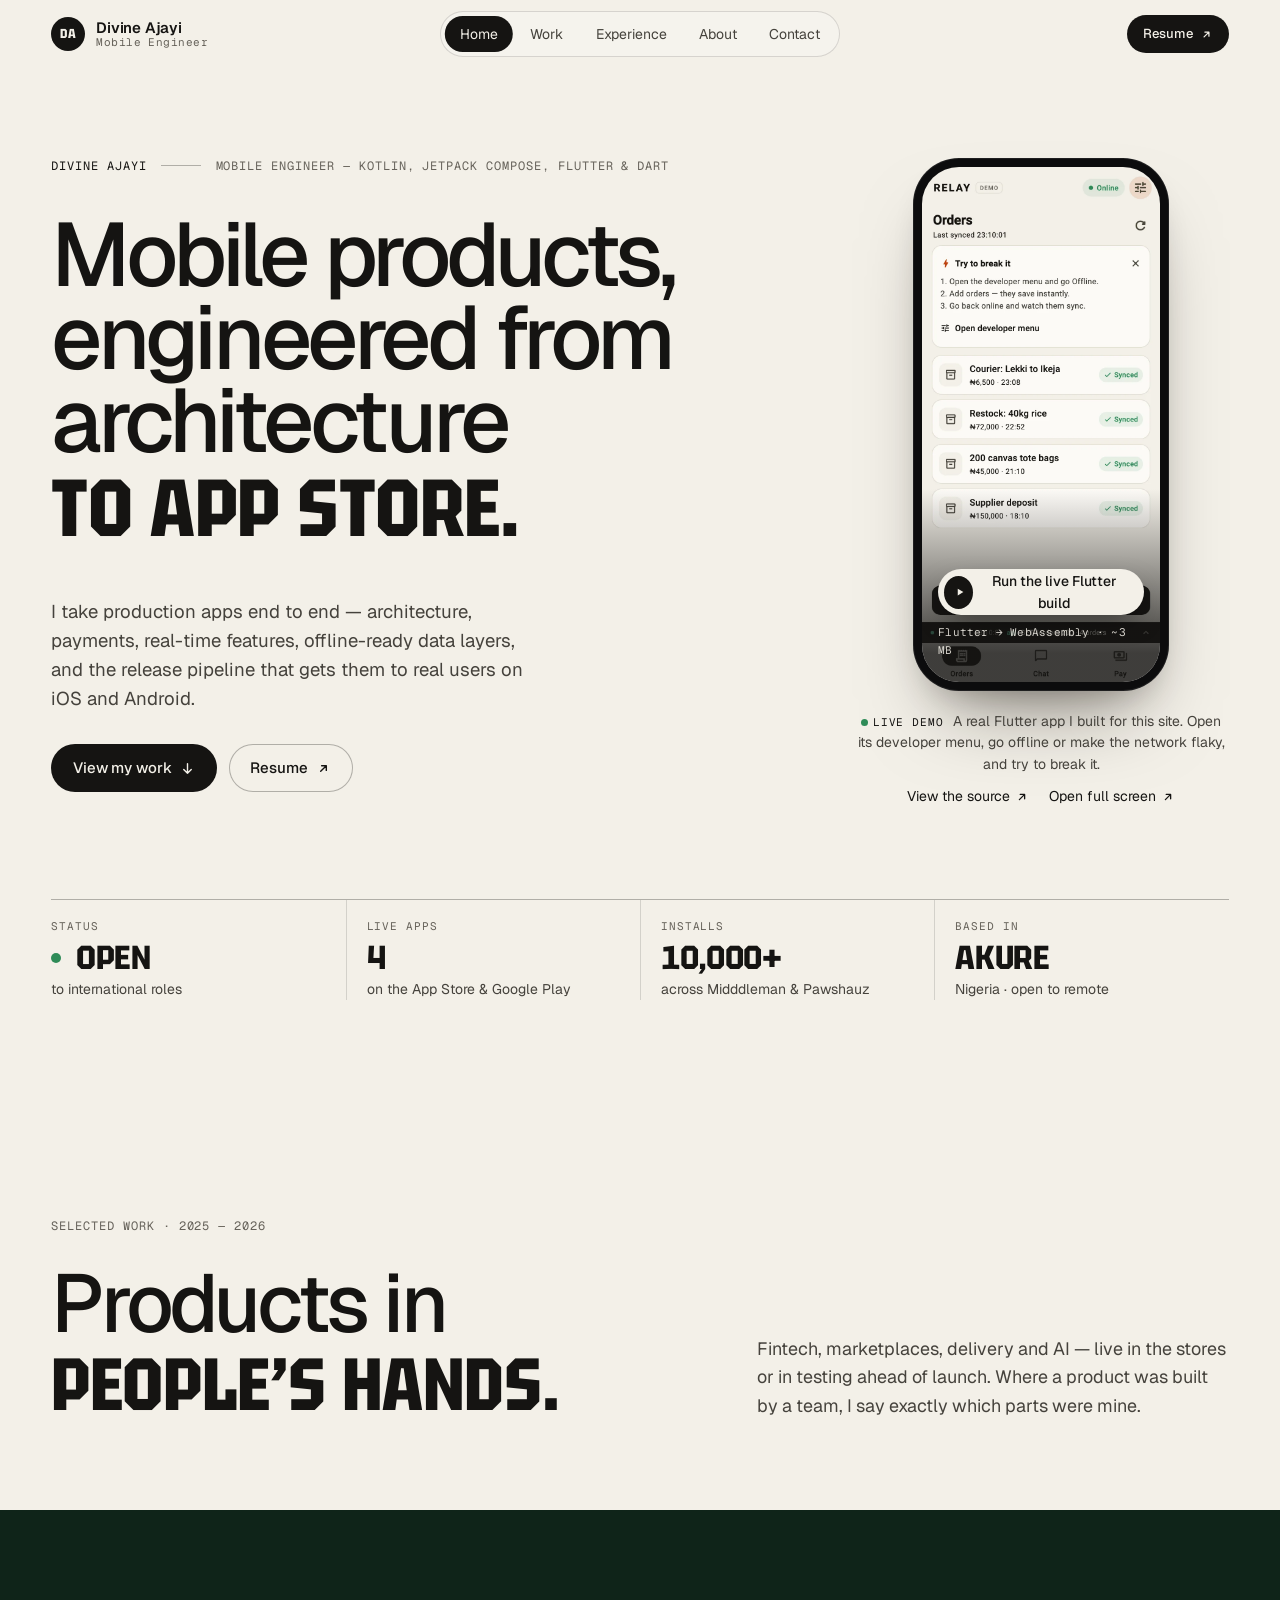
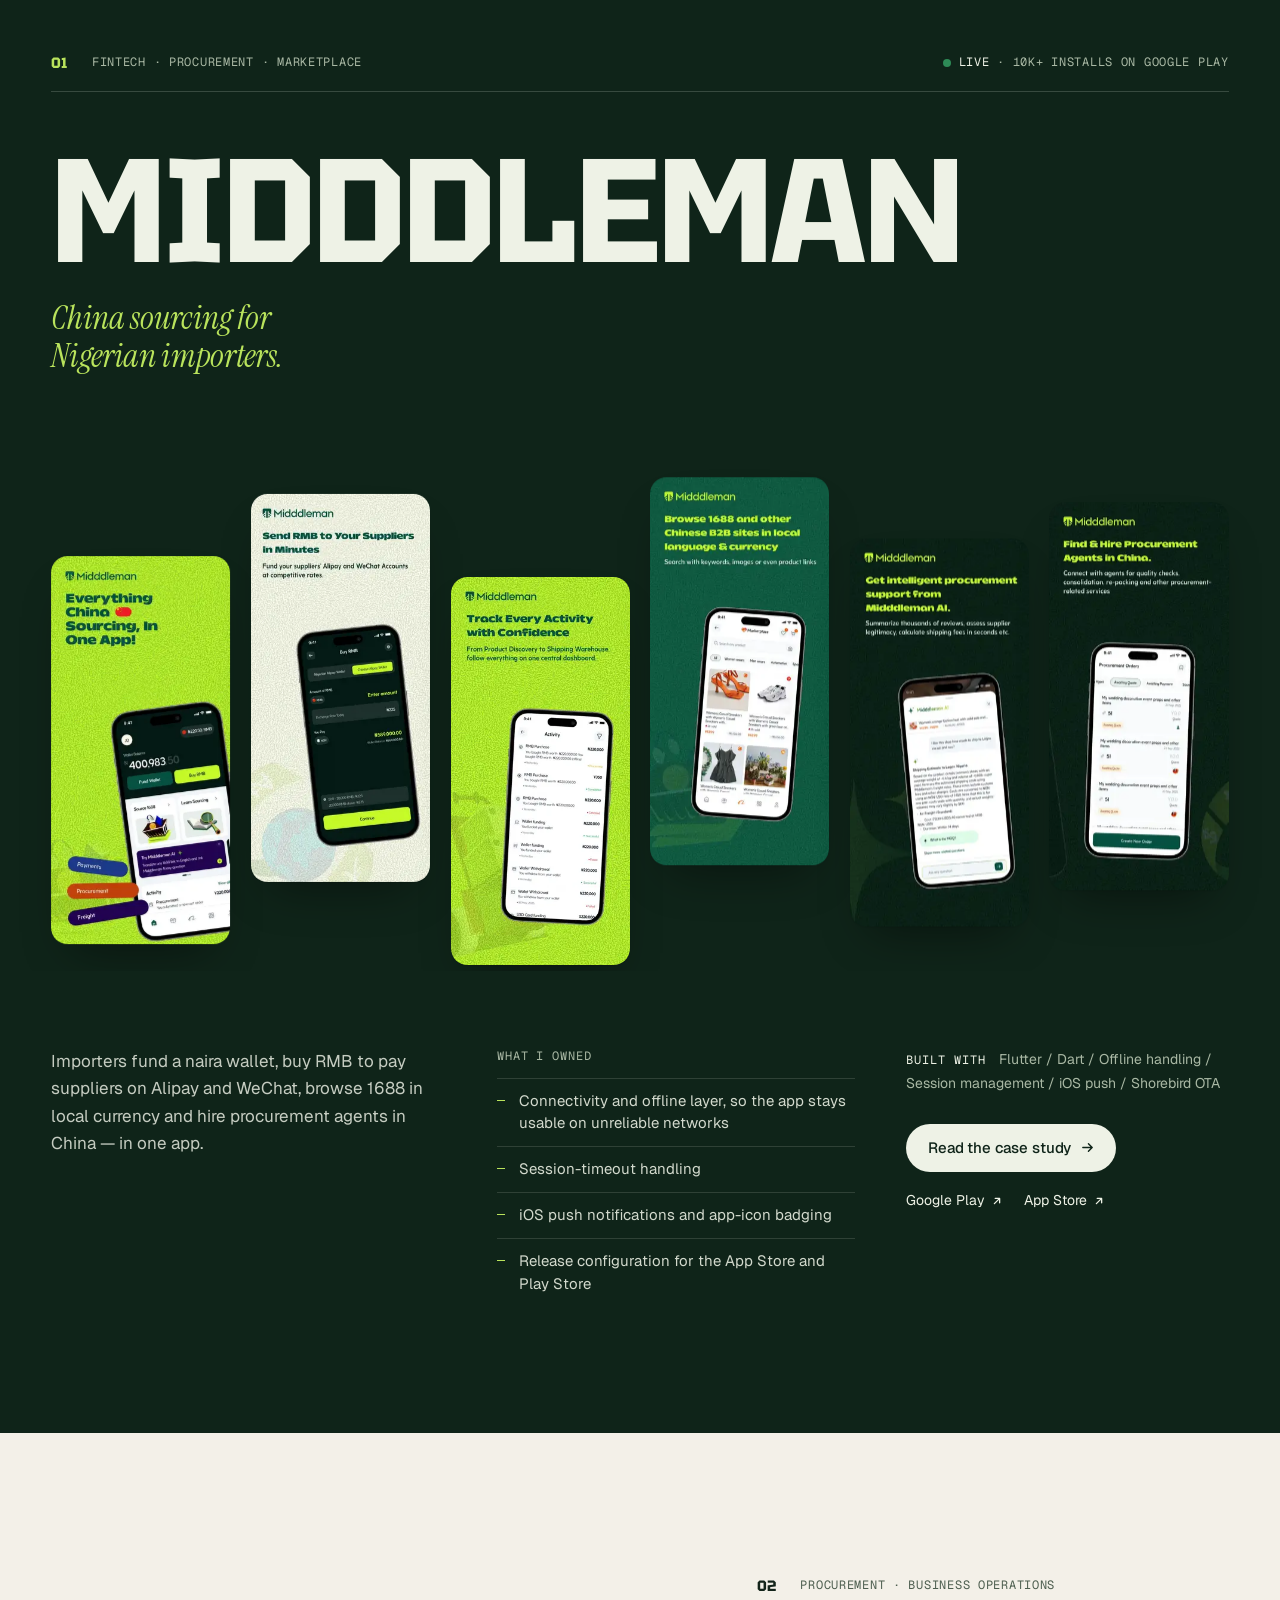
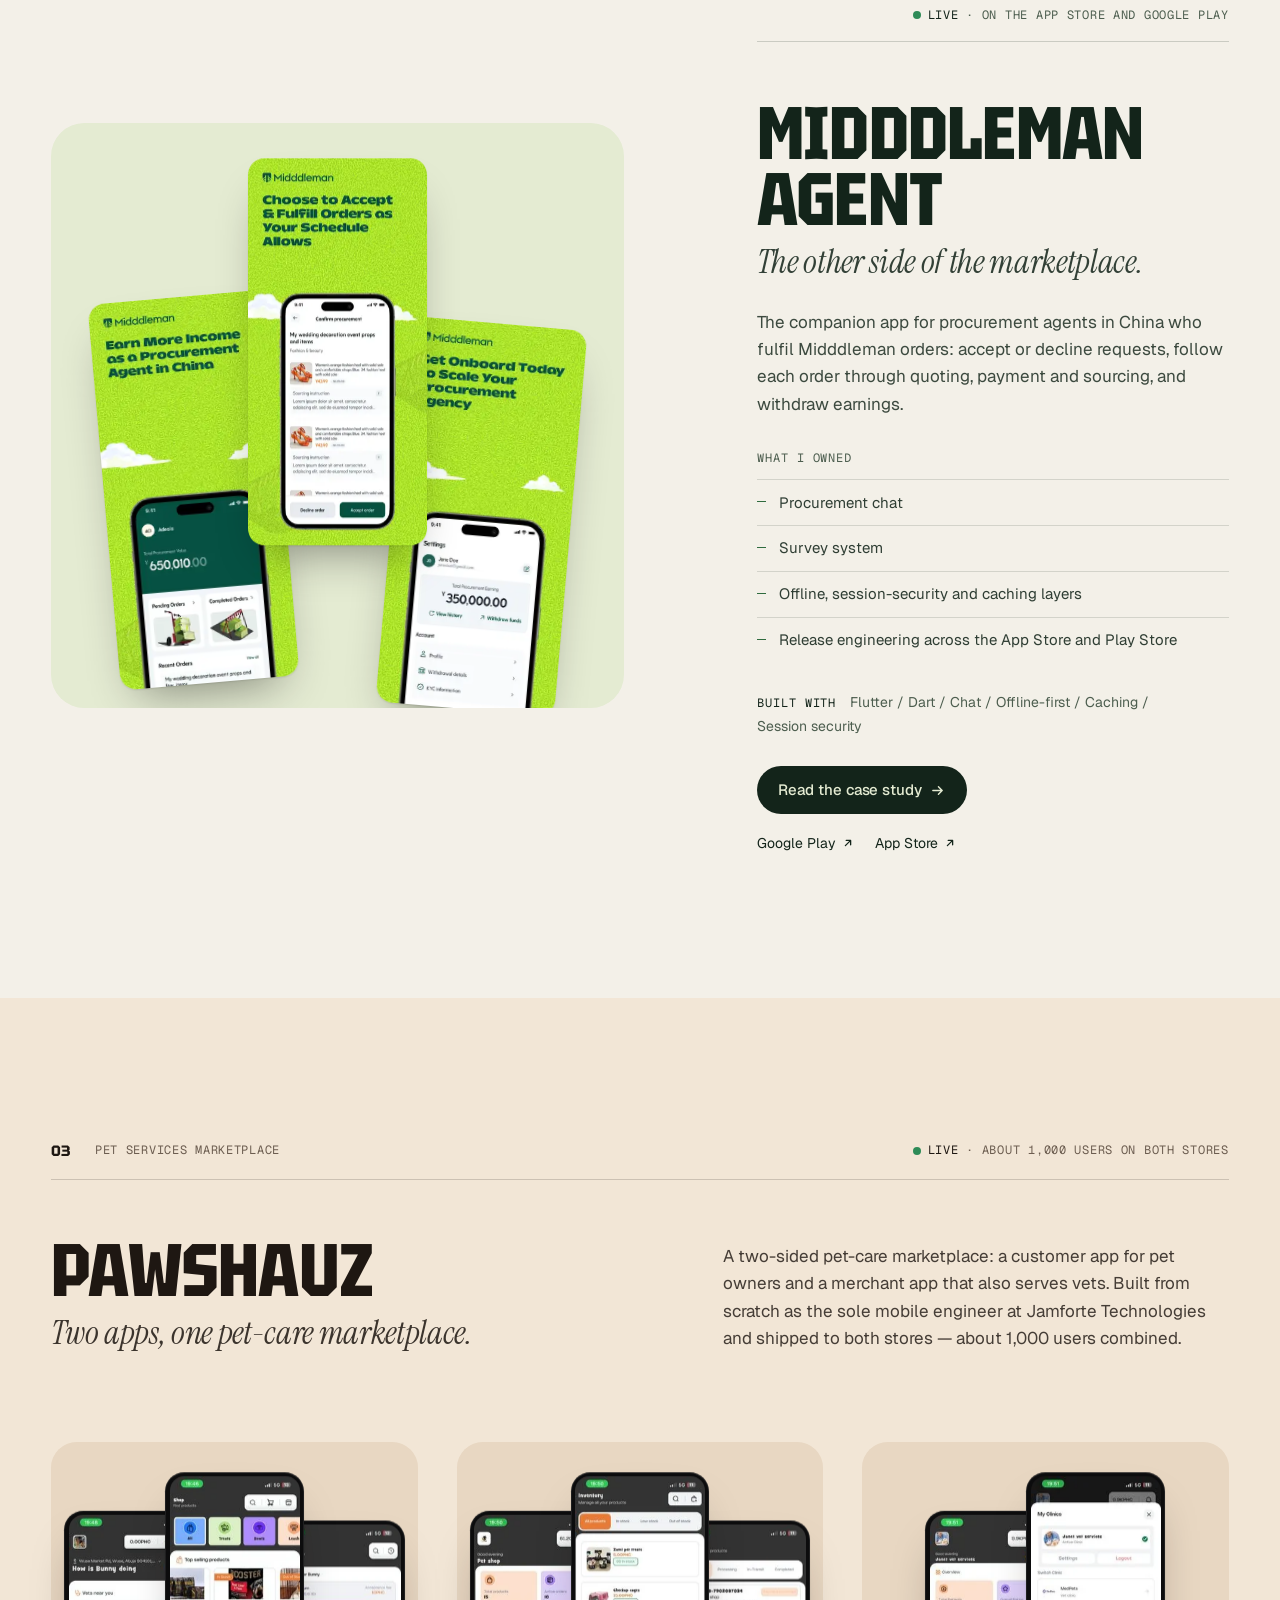
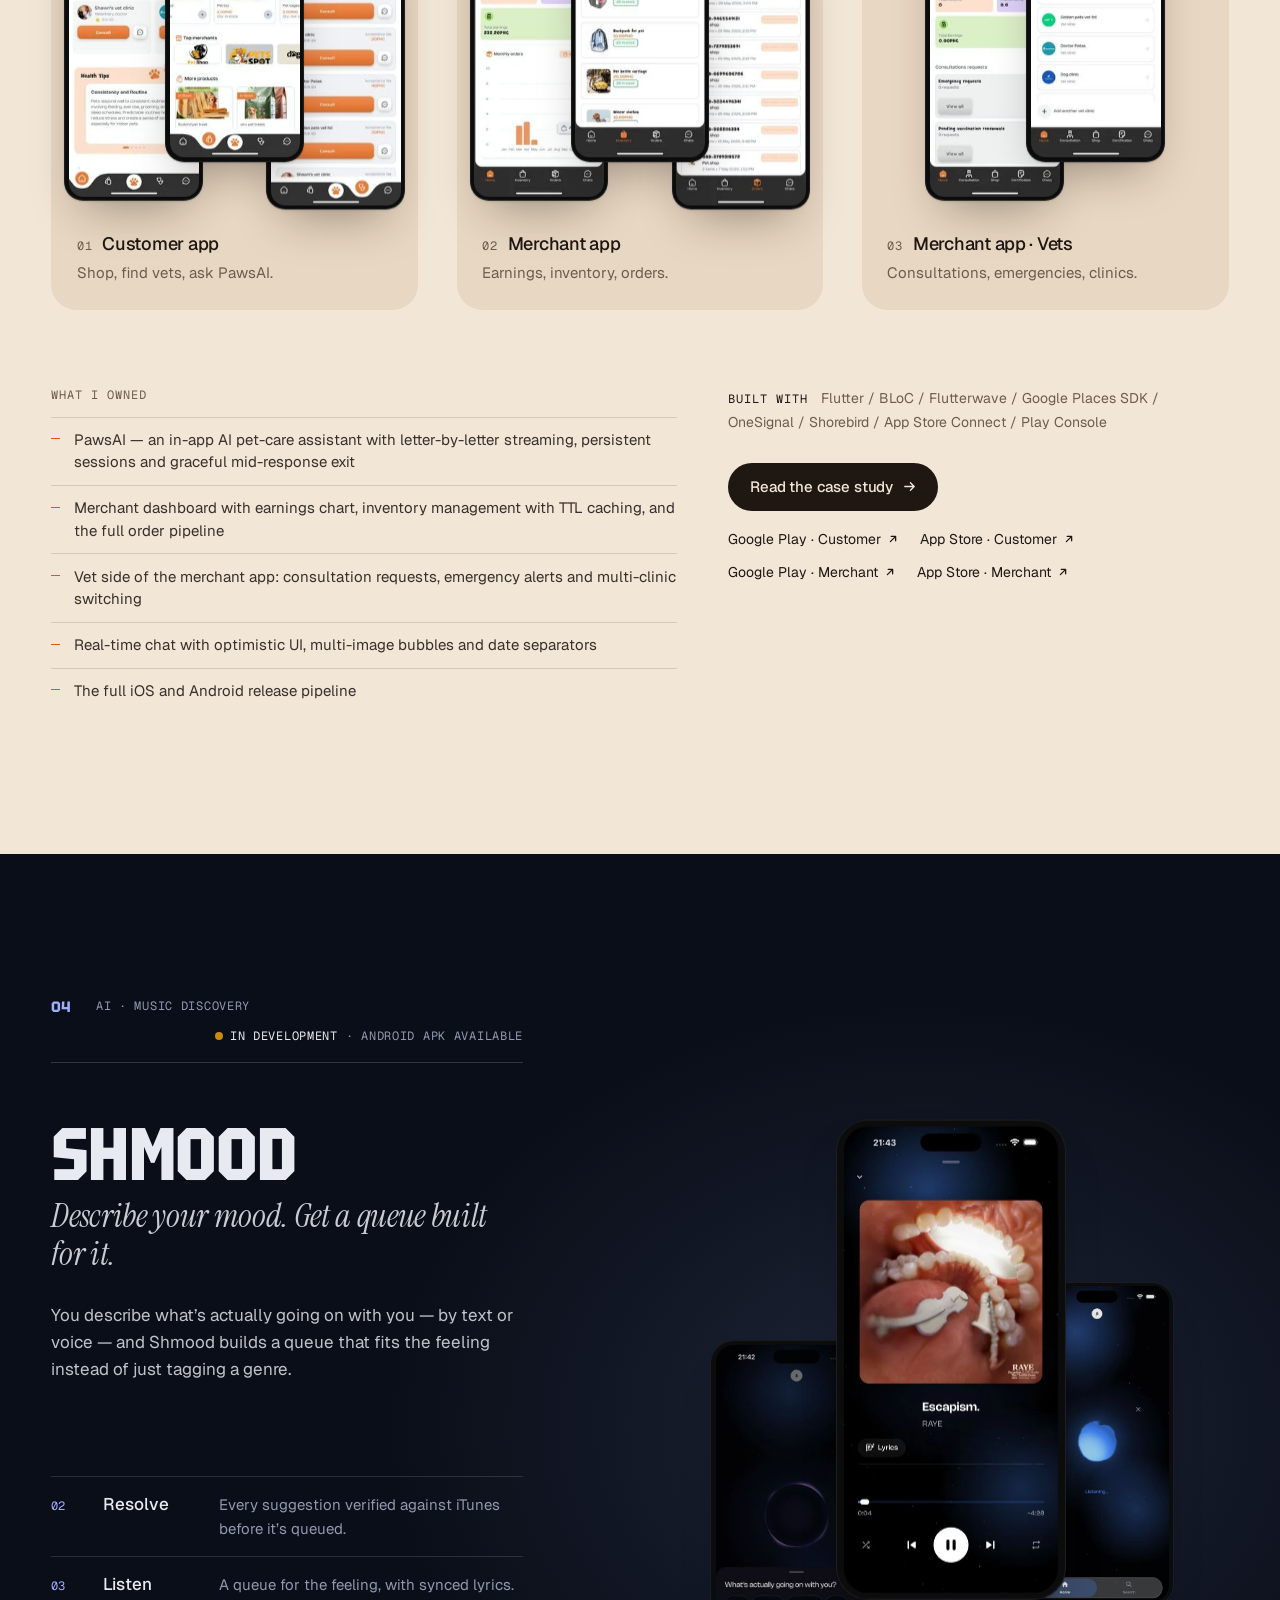
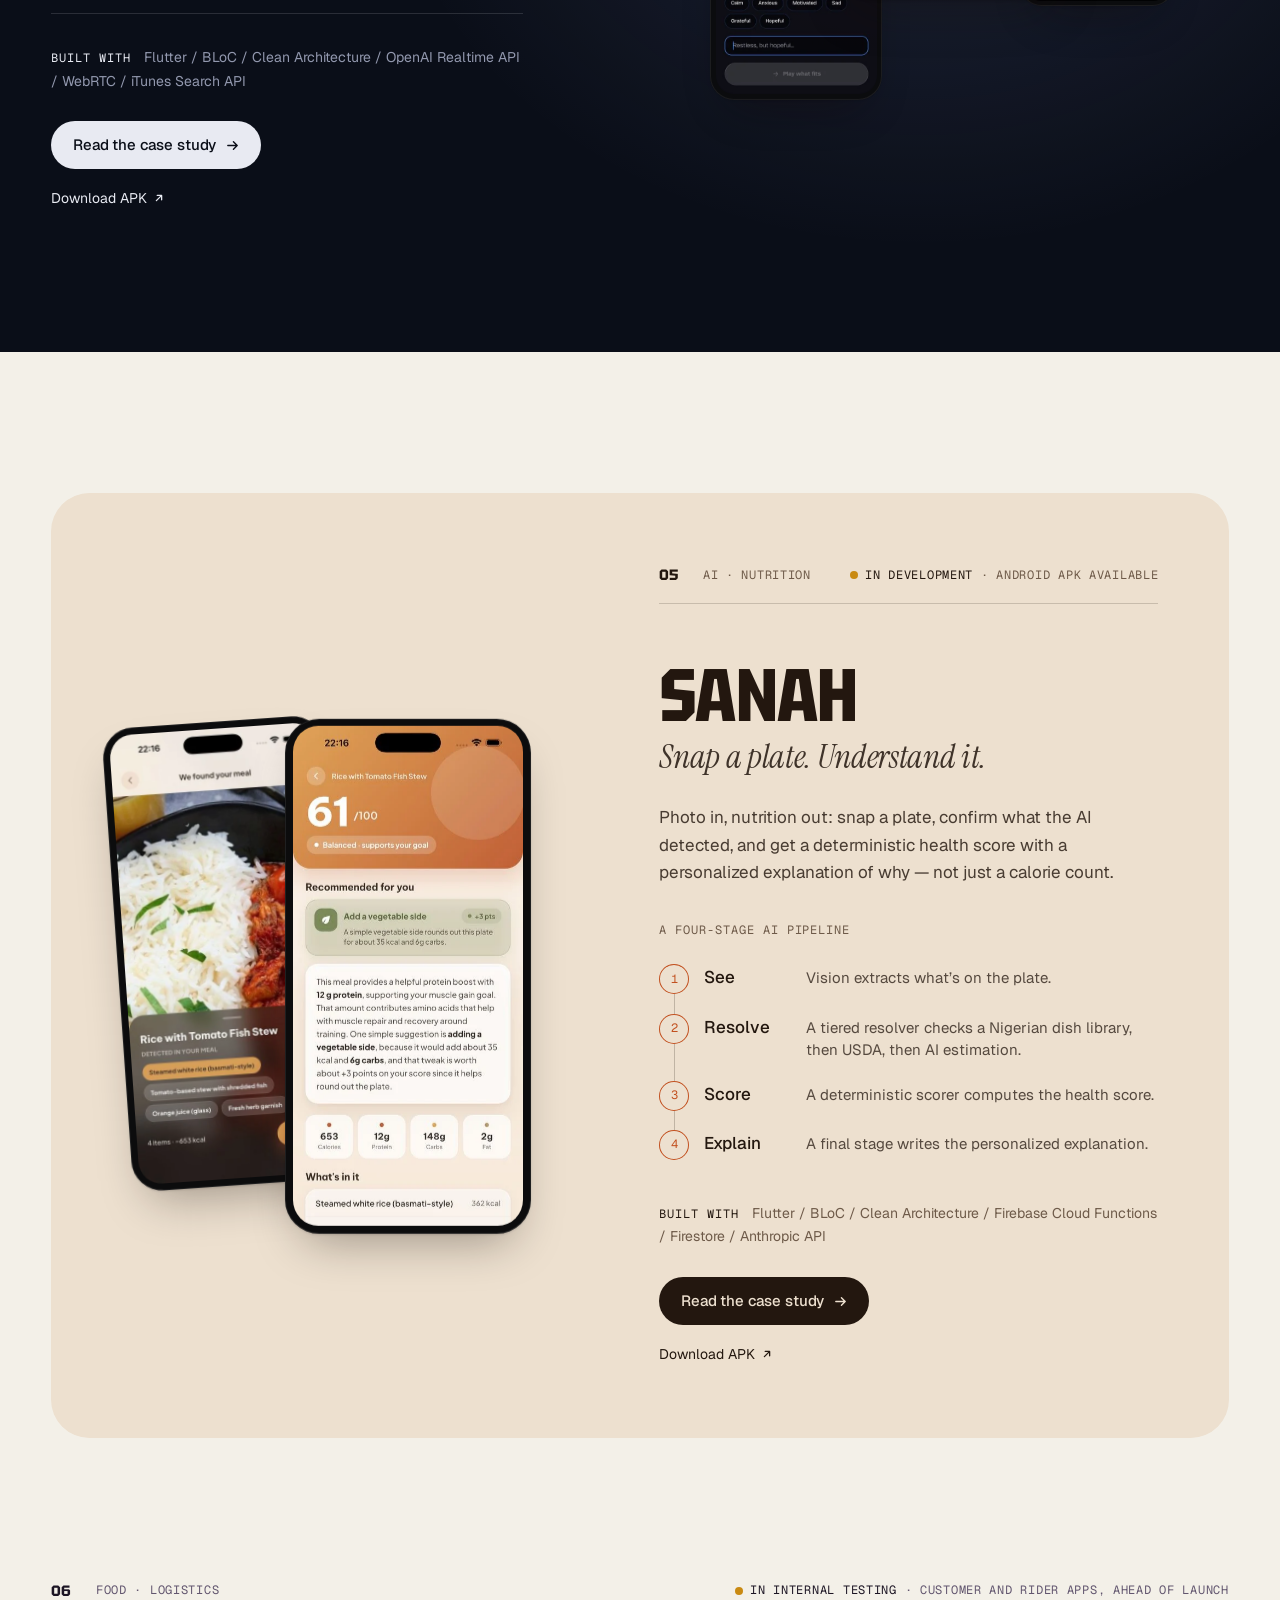
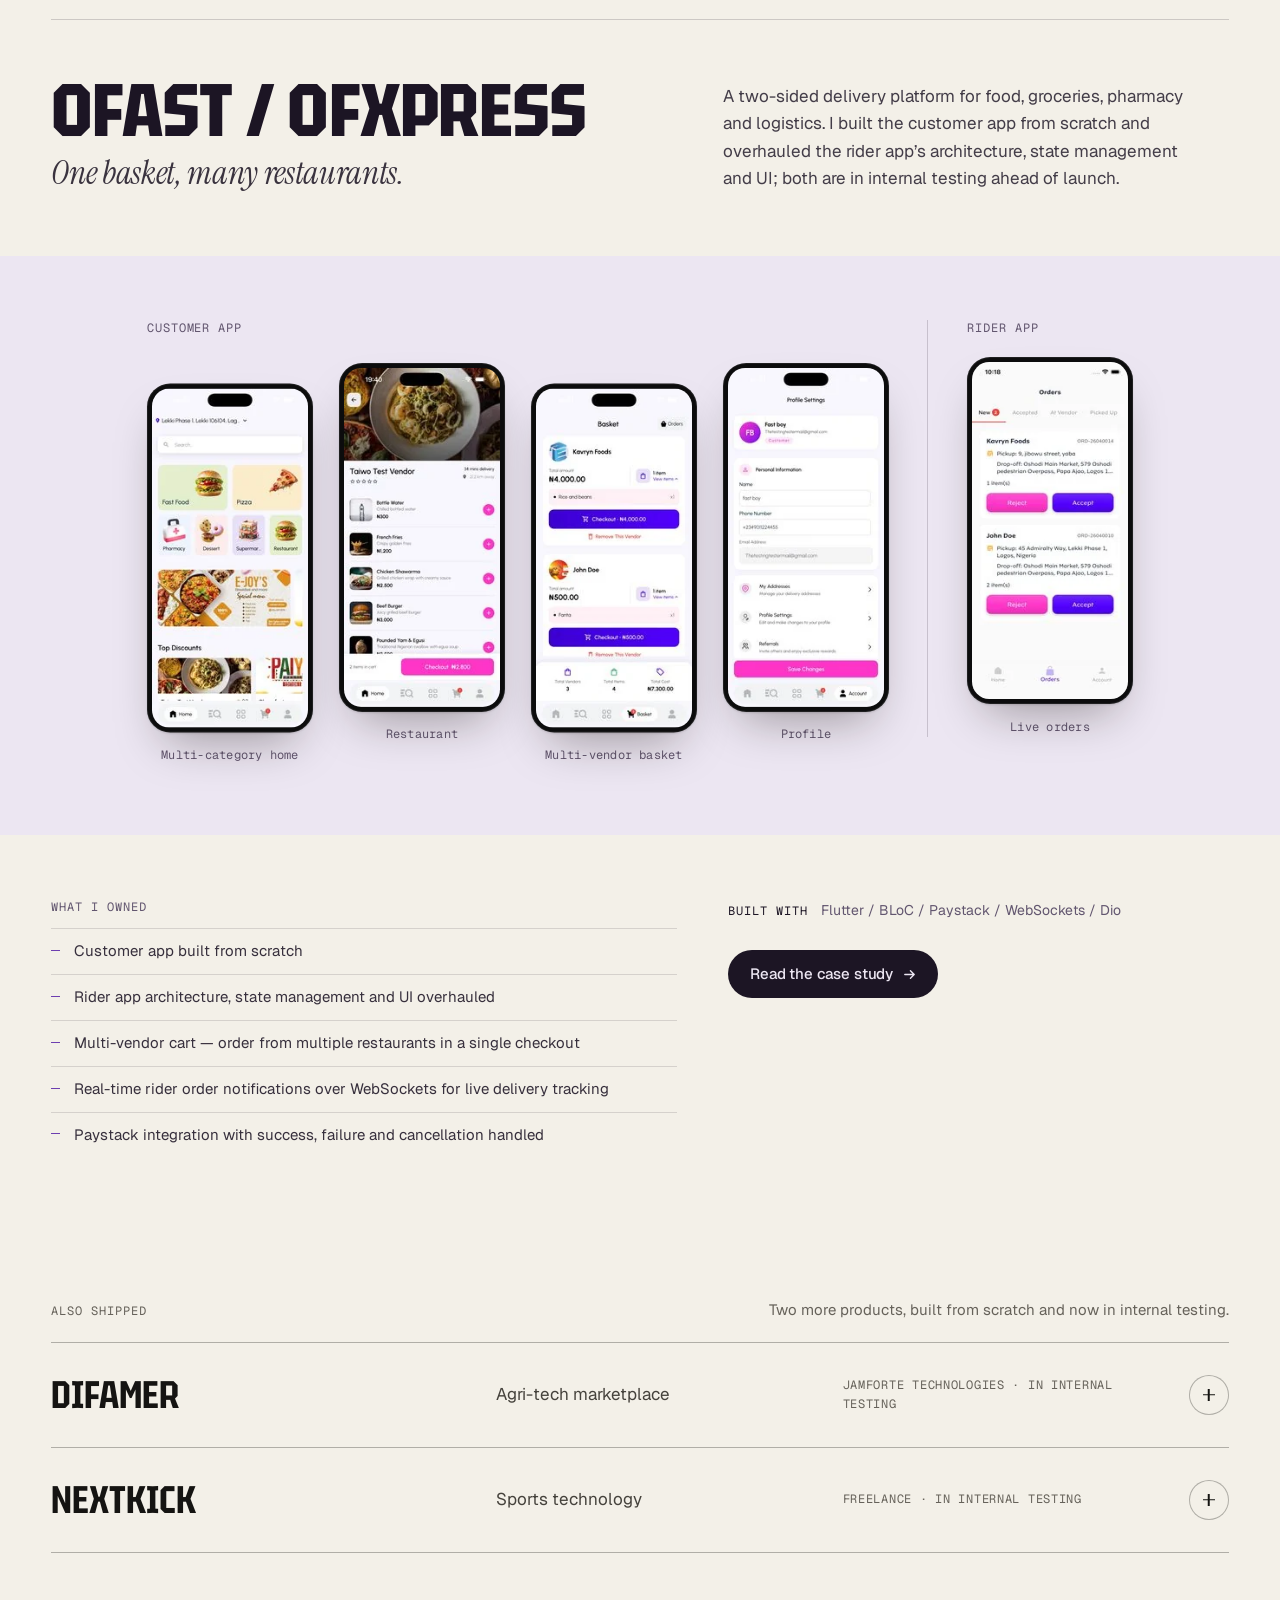
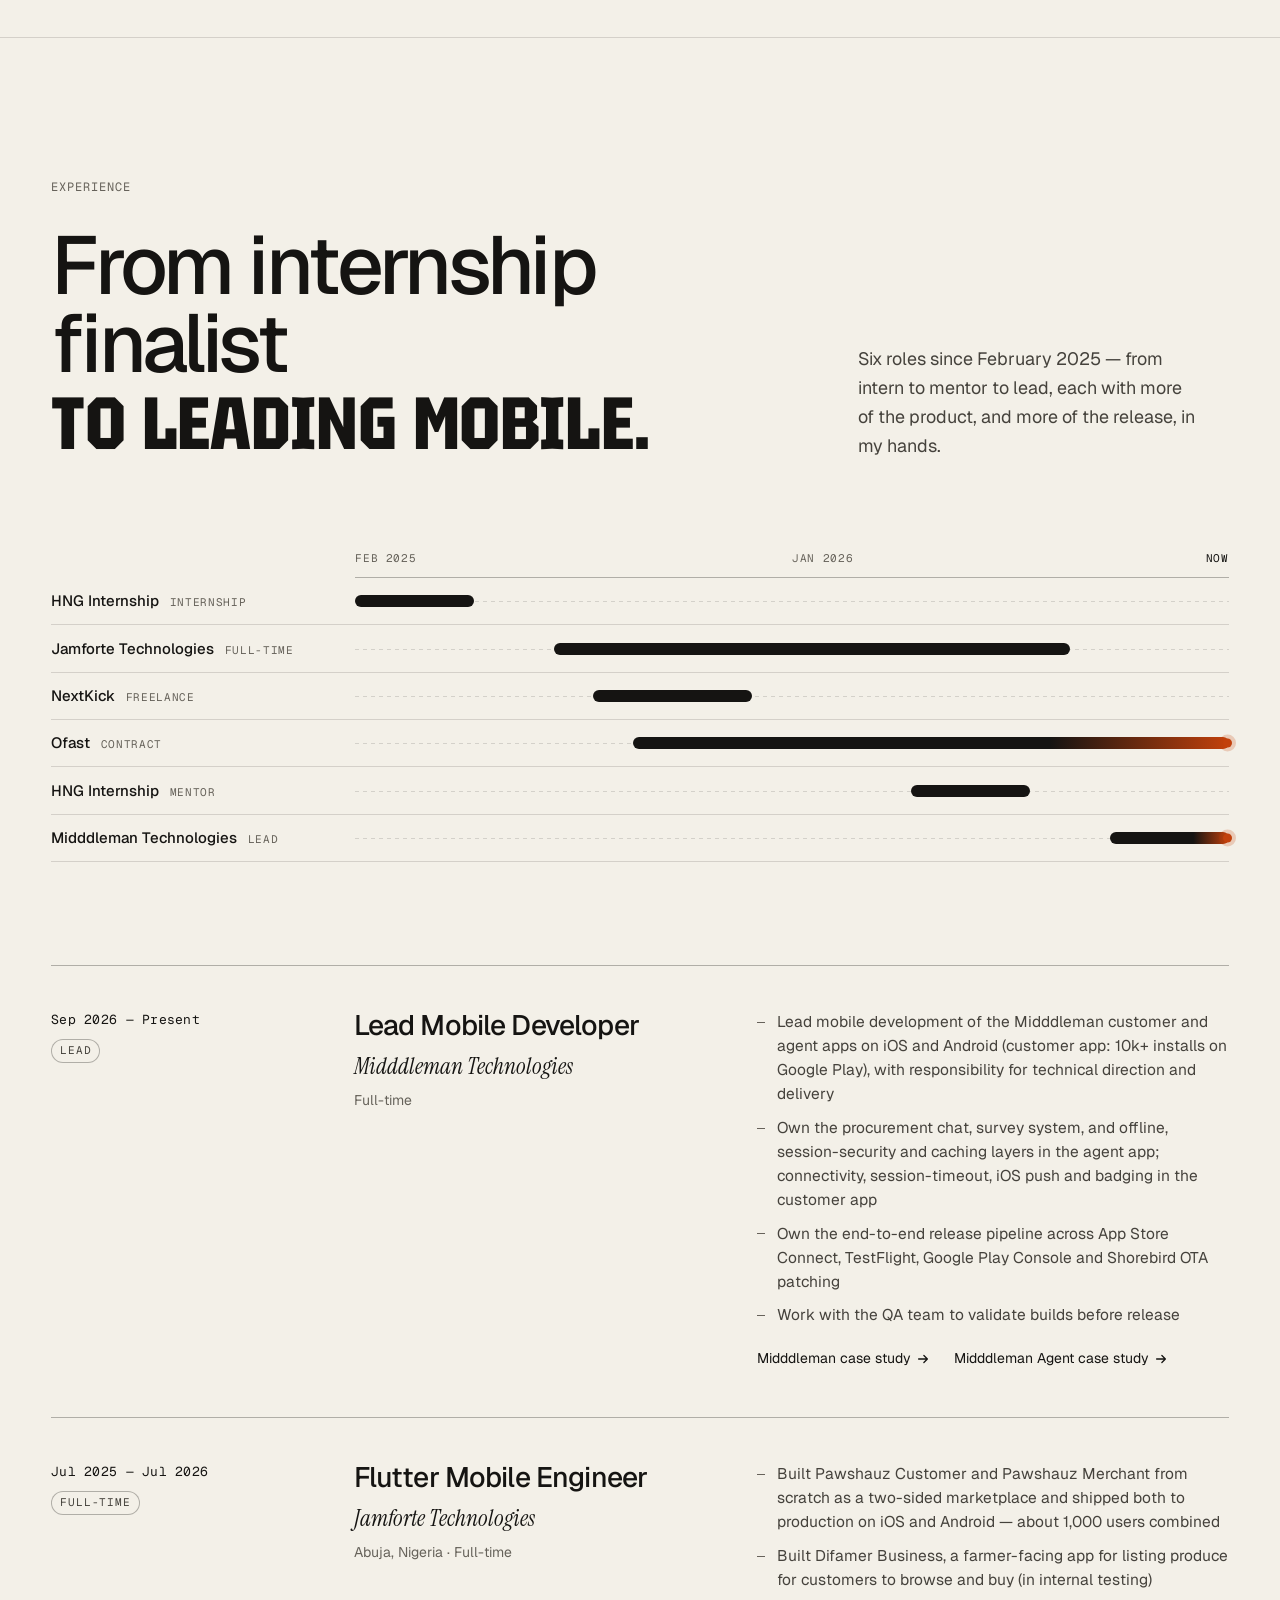
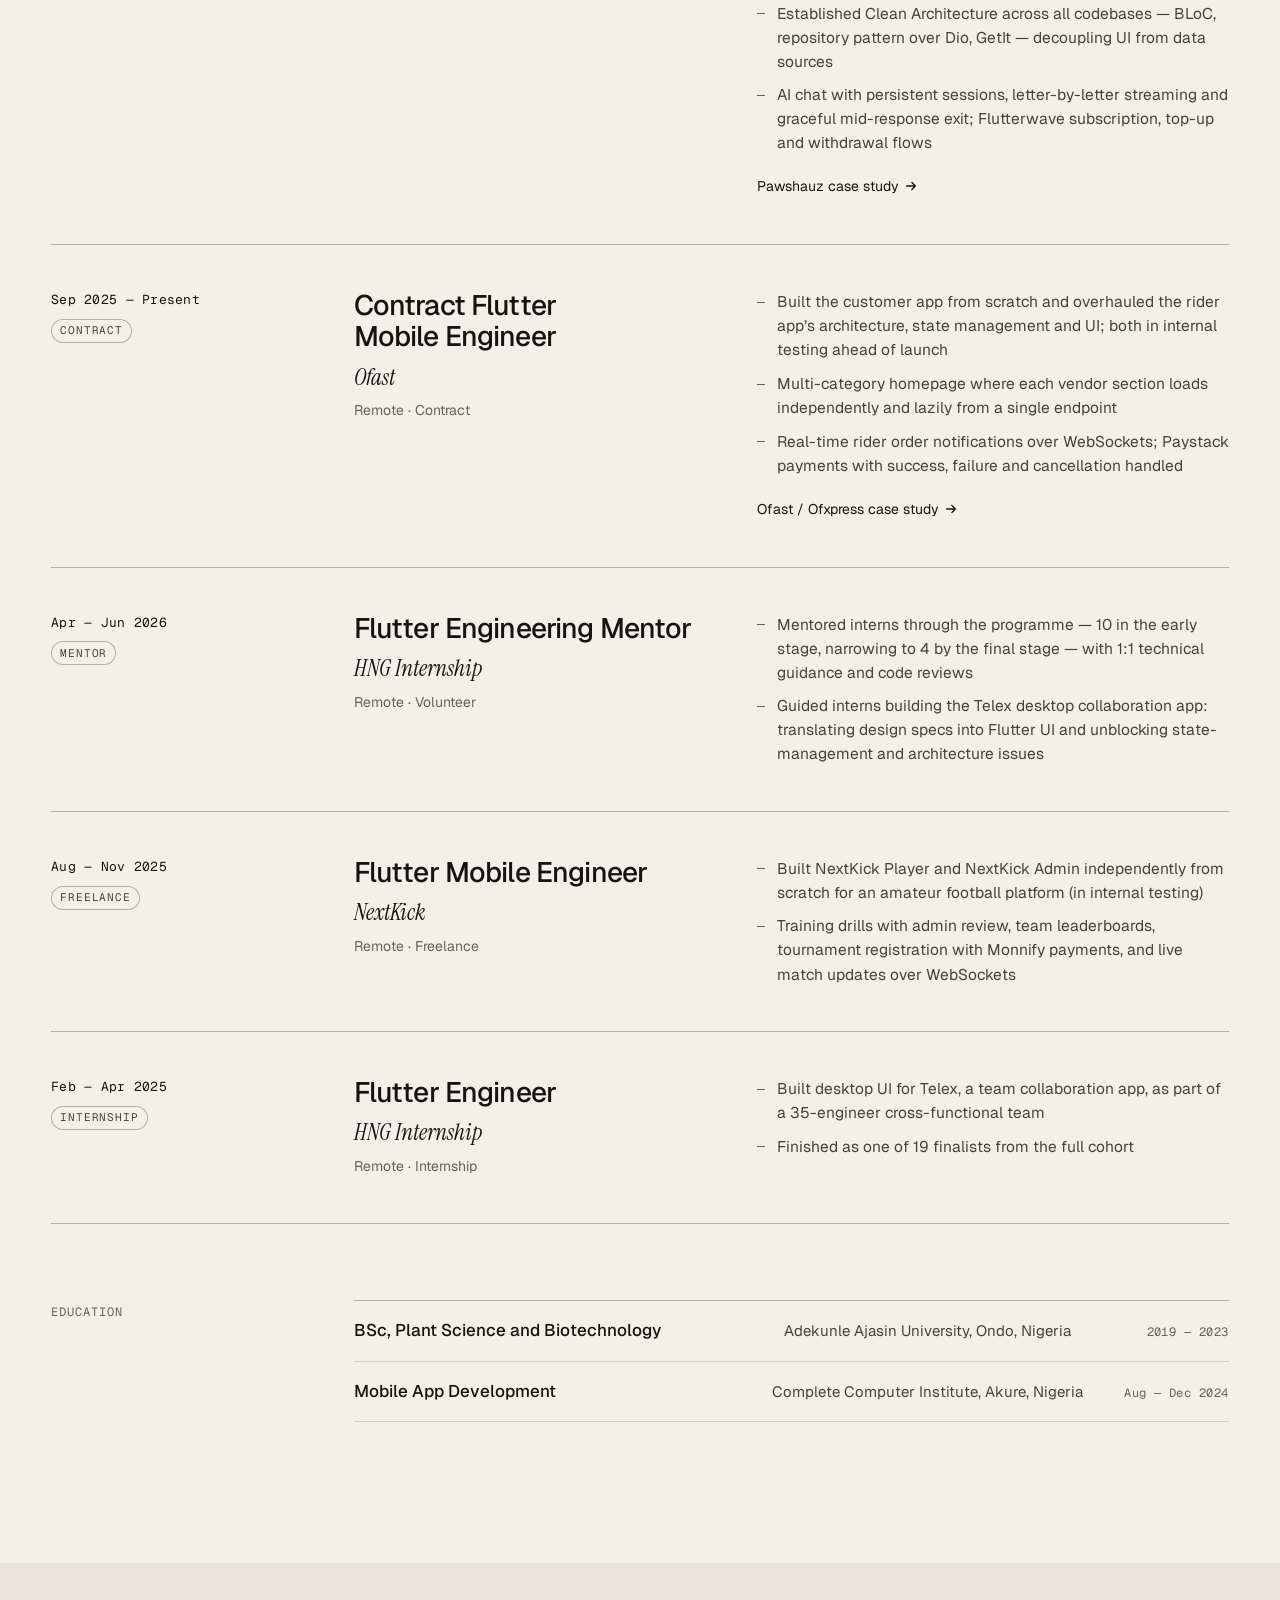
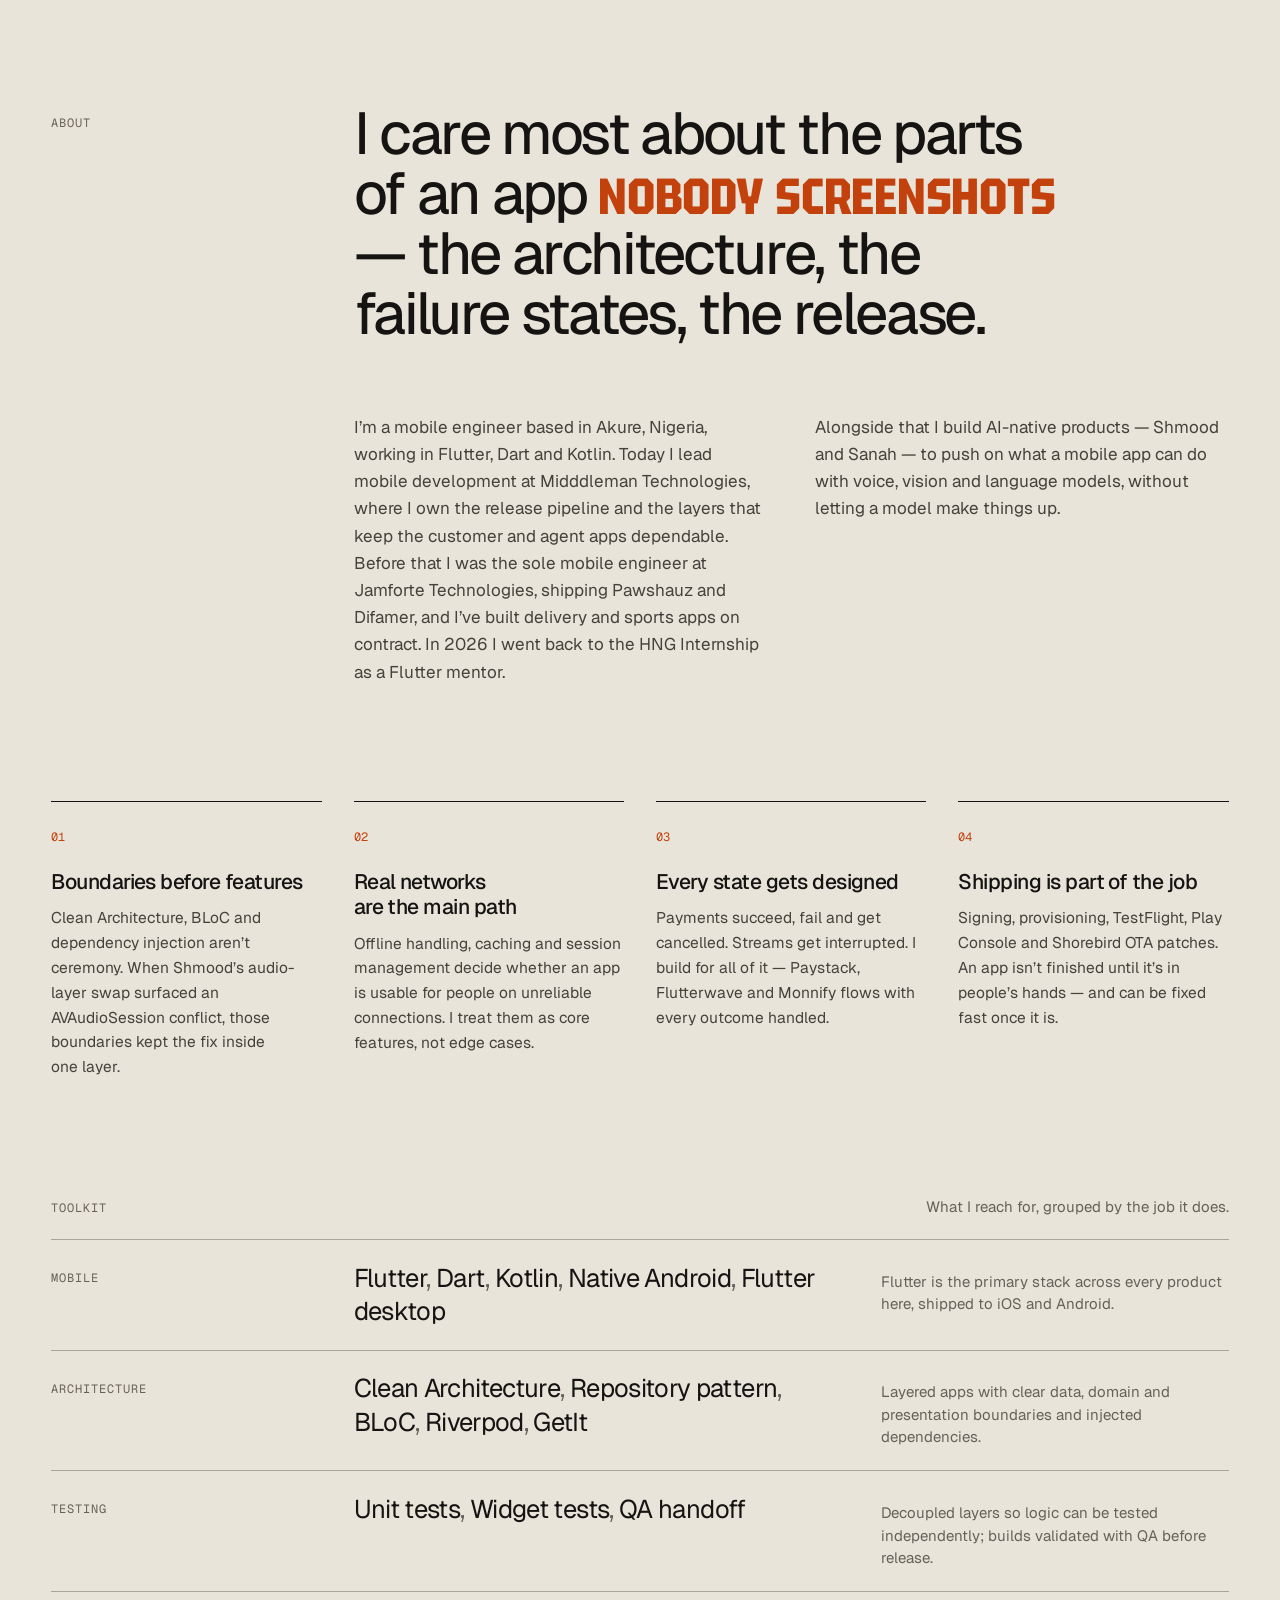
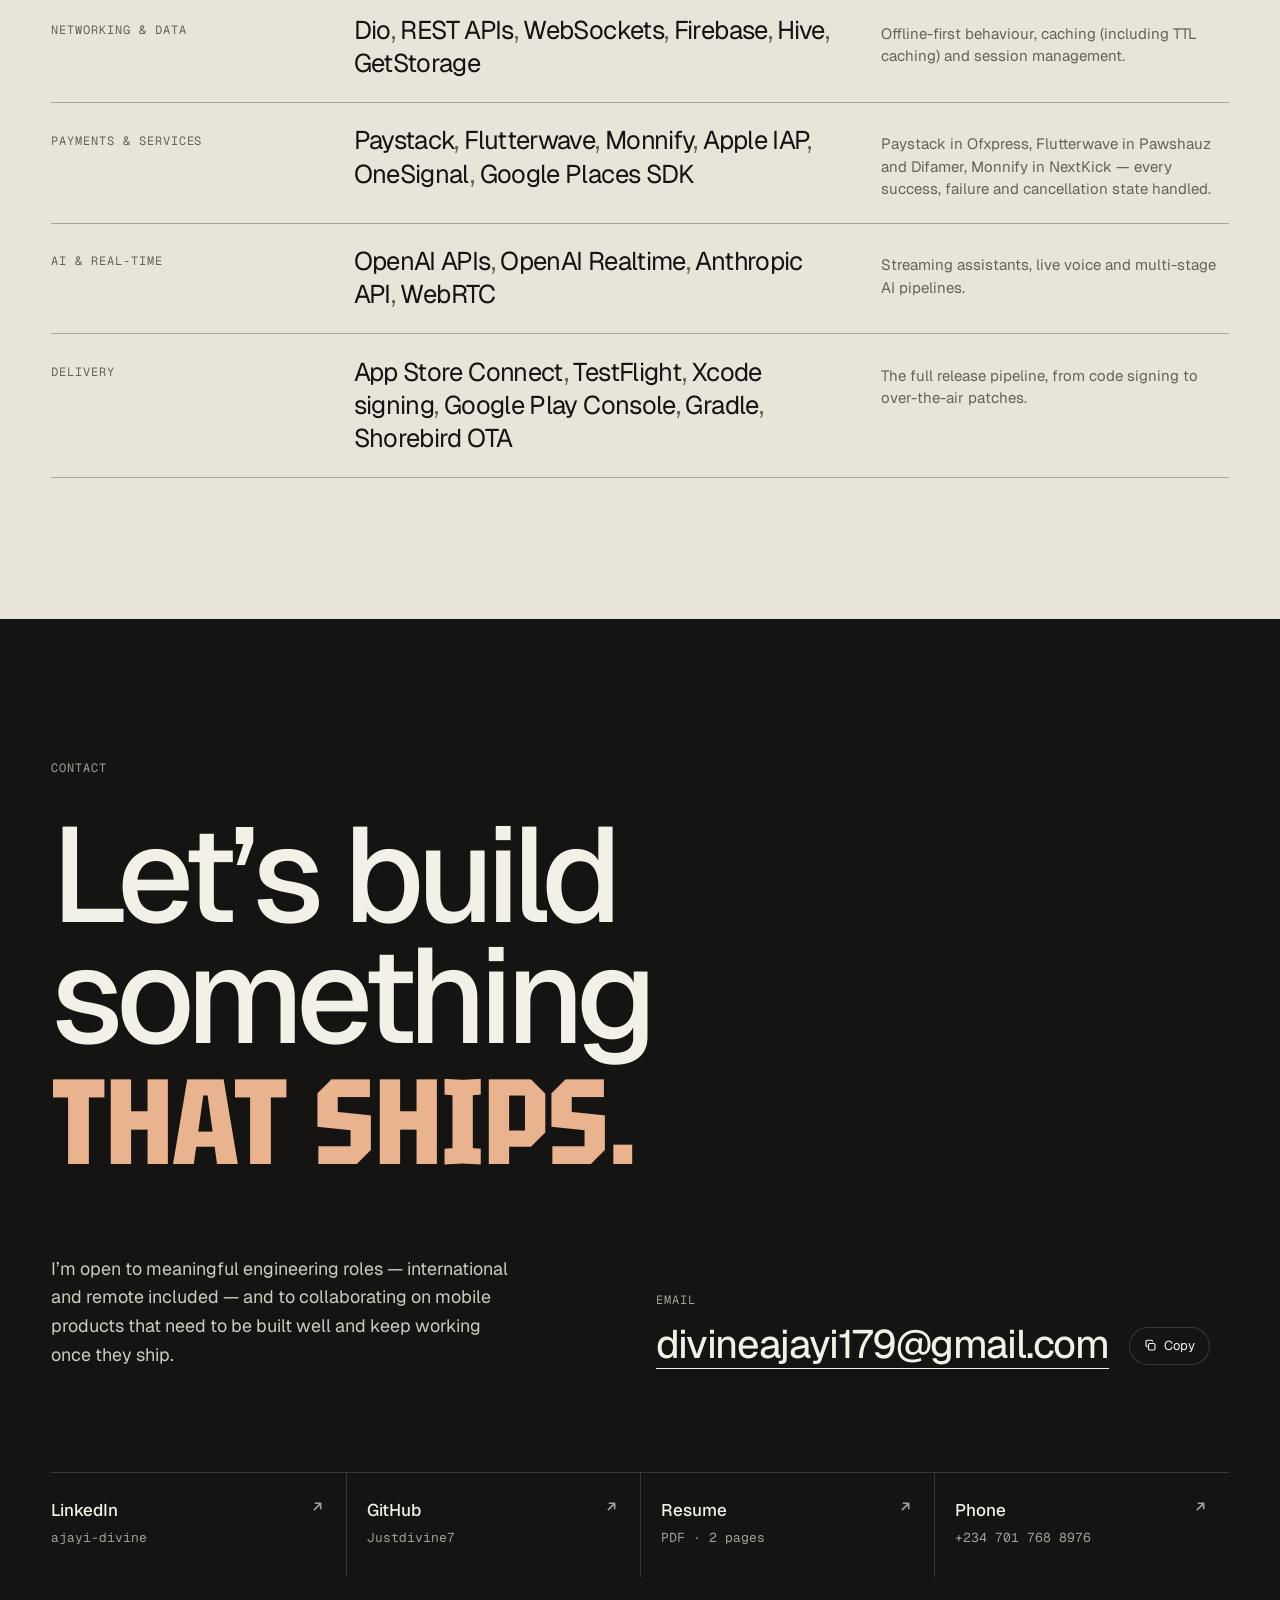
==== commit 0a5f7703: "Keep the Kotlin / Jetpack Compose wording in the generator The hero tagline and link-preview title w" ====
--- a/index.html
+++ b/index.html
@@ -17,7 +17,7 @@
 <meta property="og:image:width" content="1200">
 <meta property="og:image:height" content="630">
 <meta name="twitter:card" content="summary_large_image">
-<meta name="twitter:title" content="Divine Ajayi — Mobile Engineer, Flutter &amp; Dart">
+<meta name="twitter:title" content="Divine Ajayi — Mobile Engineer, Kotlin, Jetpack Compose, Flutter &amp; Dart">
 <meta name="twitter:description" content="Divine Ajayi is a Flutter and Dart mobile engineer who takes production apps from architecture to the App Store and Google Play — payments, real-time features, offline-ready data layers and release engineering.">
 <meta name="twitter:image" content="https://divine-ajayi.vercel.app/assets/og.png">
 <link rel="icon" href="/assets/favicon.svg" type="image/svg+xml">
@@ -59,8 +59,8 @@
 <main id="main">
 <section class="hero" id="top" aria-labelledby="hero-title">
   <div class="wrap hero__grid">
-    <p class="hero__eyebrow eyebrow" data-reveal><span>Divine Ajayi</span><span class="hero__sep" aria-hidden="true"></span><span>Mobile Engineer —Kotlin, Jetpack Compose, Flutter &amp; Dart</span></p>
-    <h1 class="hero__title" id="hero-title" data-split><span class="w"><span style="--i:0">Mobile</span></span> <span class="w"><span style="--i:1">products,</span></span> <span class="w"><span style="--i:2">engineered</span></span> <span class="w"><span style="--i:3">from</span></span> <span class="w"><span style="--i:4">architecture</span></span> <span class="w"><span style="--i:5"><em>to</em></span></span> <span class="w"><span style="--i:6"><em>App</em></span></span> <span class="w"><span style="--i:7"><em>Store.</em></span></span></h1>
+    <p class="hero__eyebrow eyebrow" data-reveal><span>Divine Ajayi</span><span class="hero__sep" aria-hidden="true"></span><span>Mobile Engineer — Kotlin, Jetpack Compose, Flutter &amp; Dart</span></p>
+    <h1 class="hero__title" id="hero-title" data-split><span class="w"><span style="--i:0">Mobile</span></span> <span class="w"><span style="--i:1">products,</span></span> <span class="w"><span style="--i:2">engineered</span></span> <span class="w"><span style="--i:3">from</span></span> <span class="w"><span style="--i:4">architecture</span></span> <span class="em-group"><span class="w"><span style="--i:5"><em>to</em></span></span> <span class="w"><span style="--i:6"><em>App</em></span></span> <span class="w"><span style="--i:7"><em>Store.</em></span></span></span></h1>
     <div class="hero__intro">
       <p class="hero__lede" data-reveal>I take production apps end to end — architecture, payments, real-time features, offline-ready data layers, and the release pipeline that gets them to real users on iOS and Android.</p>
       <div class="hero__actions" data-reveal>
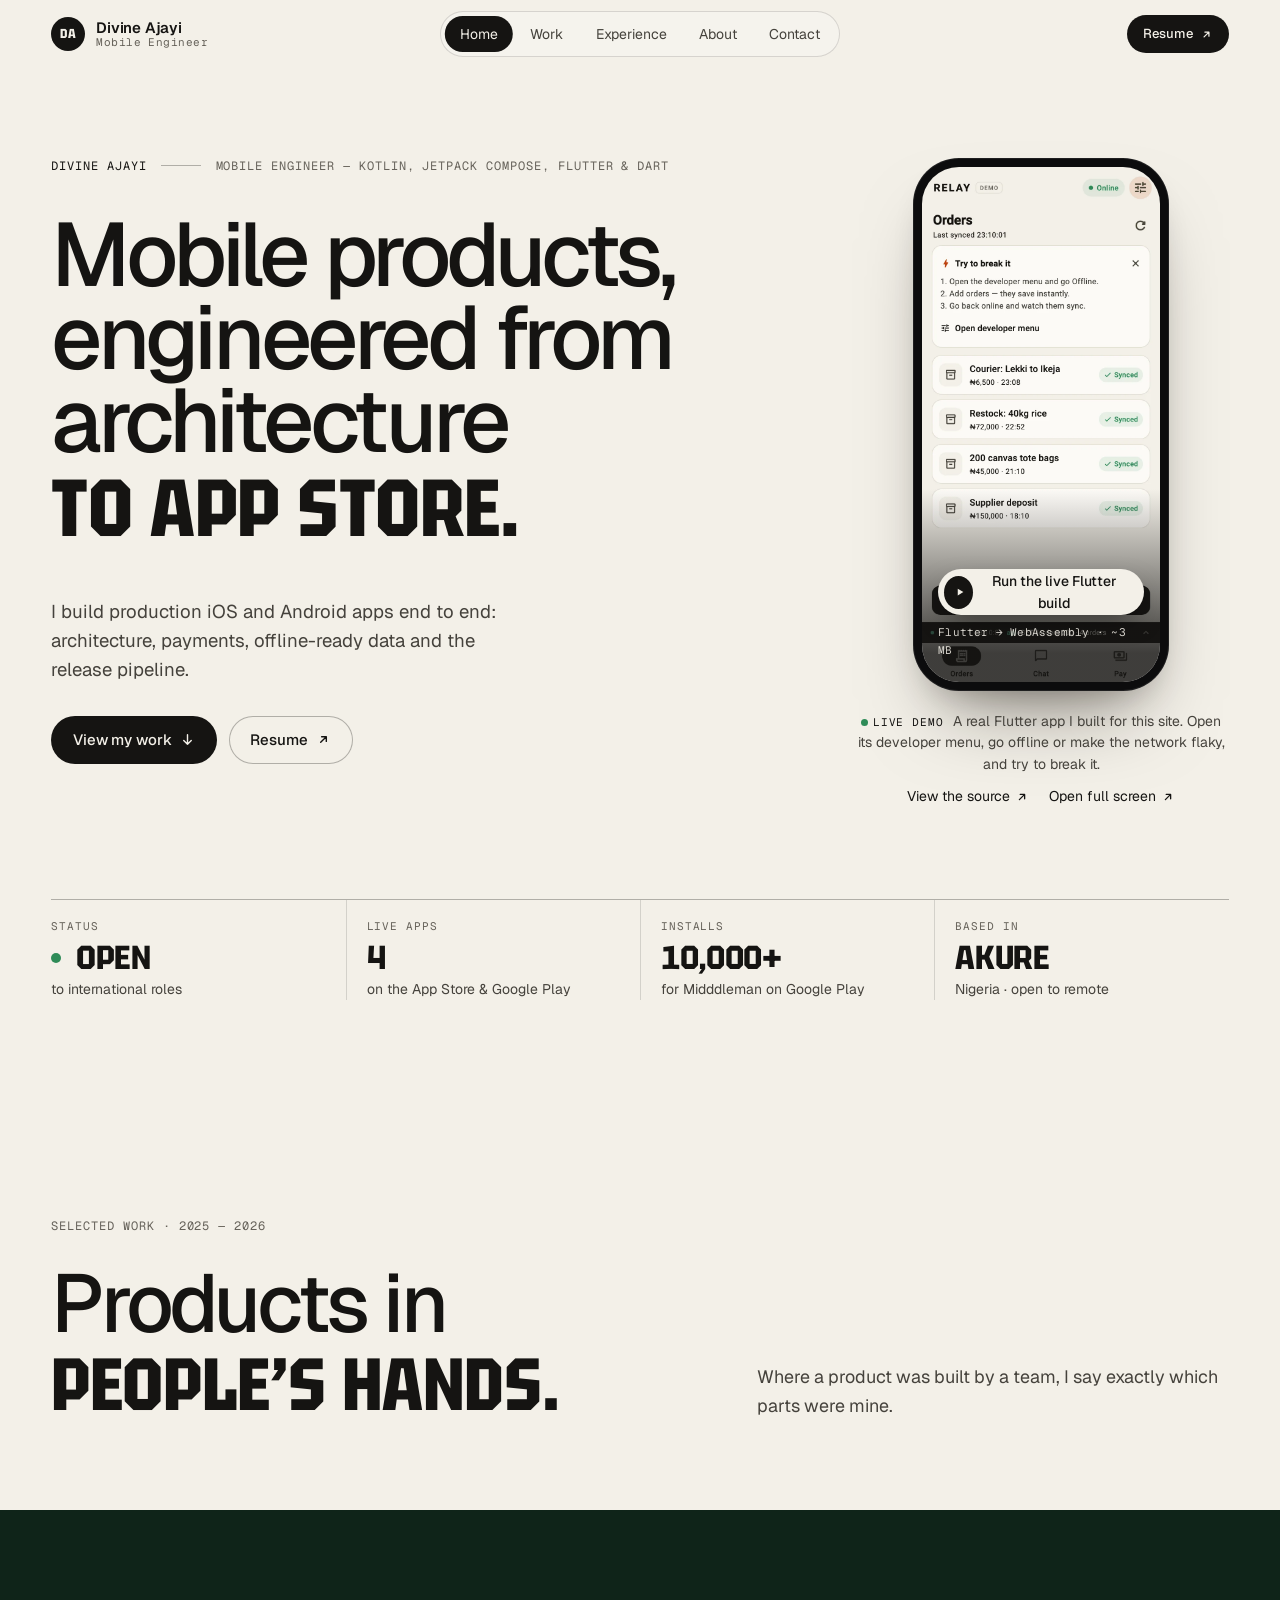
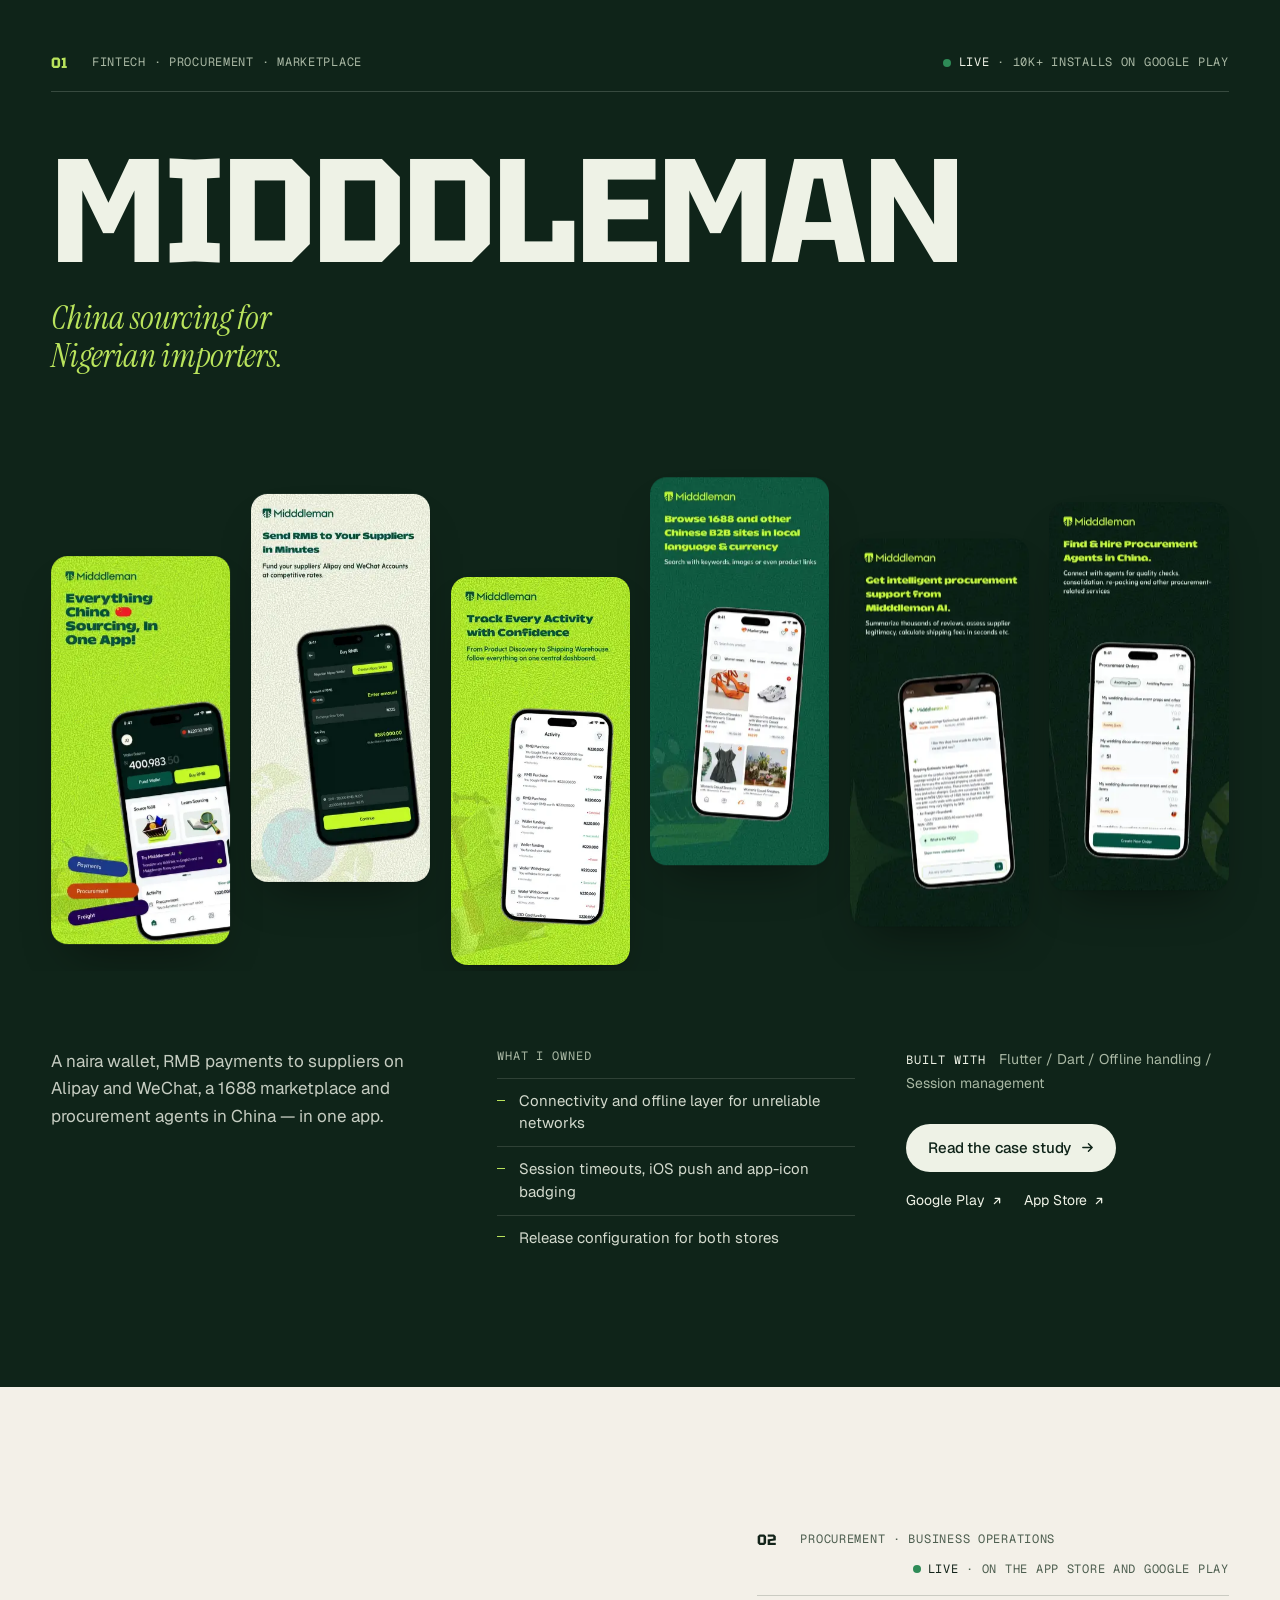
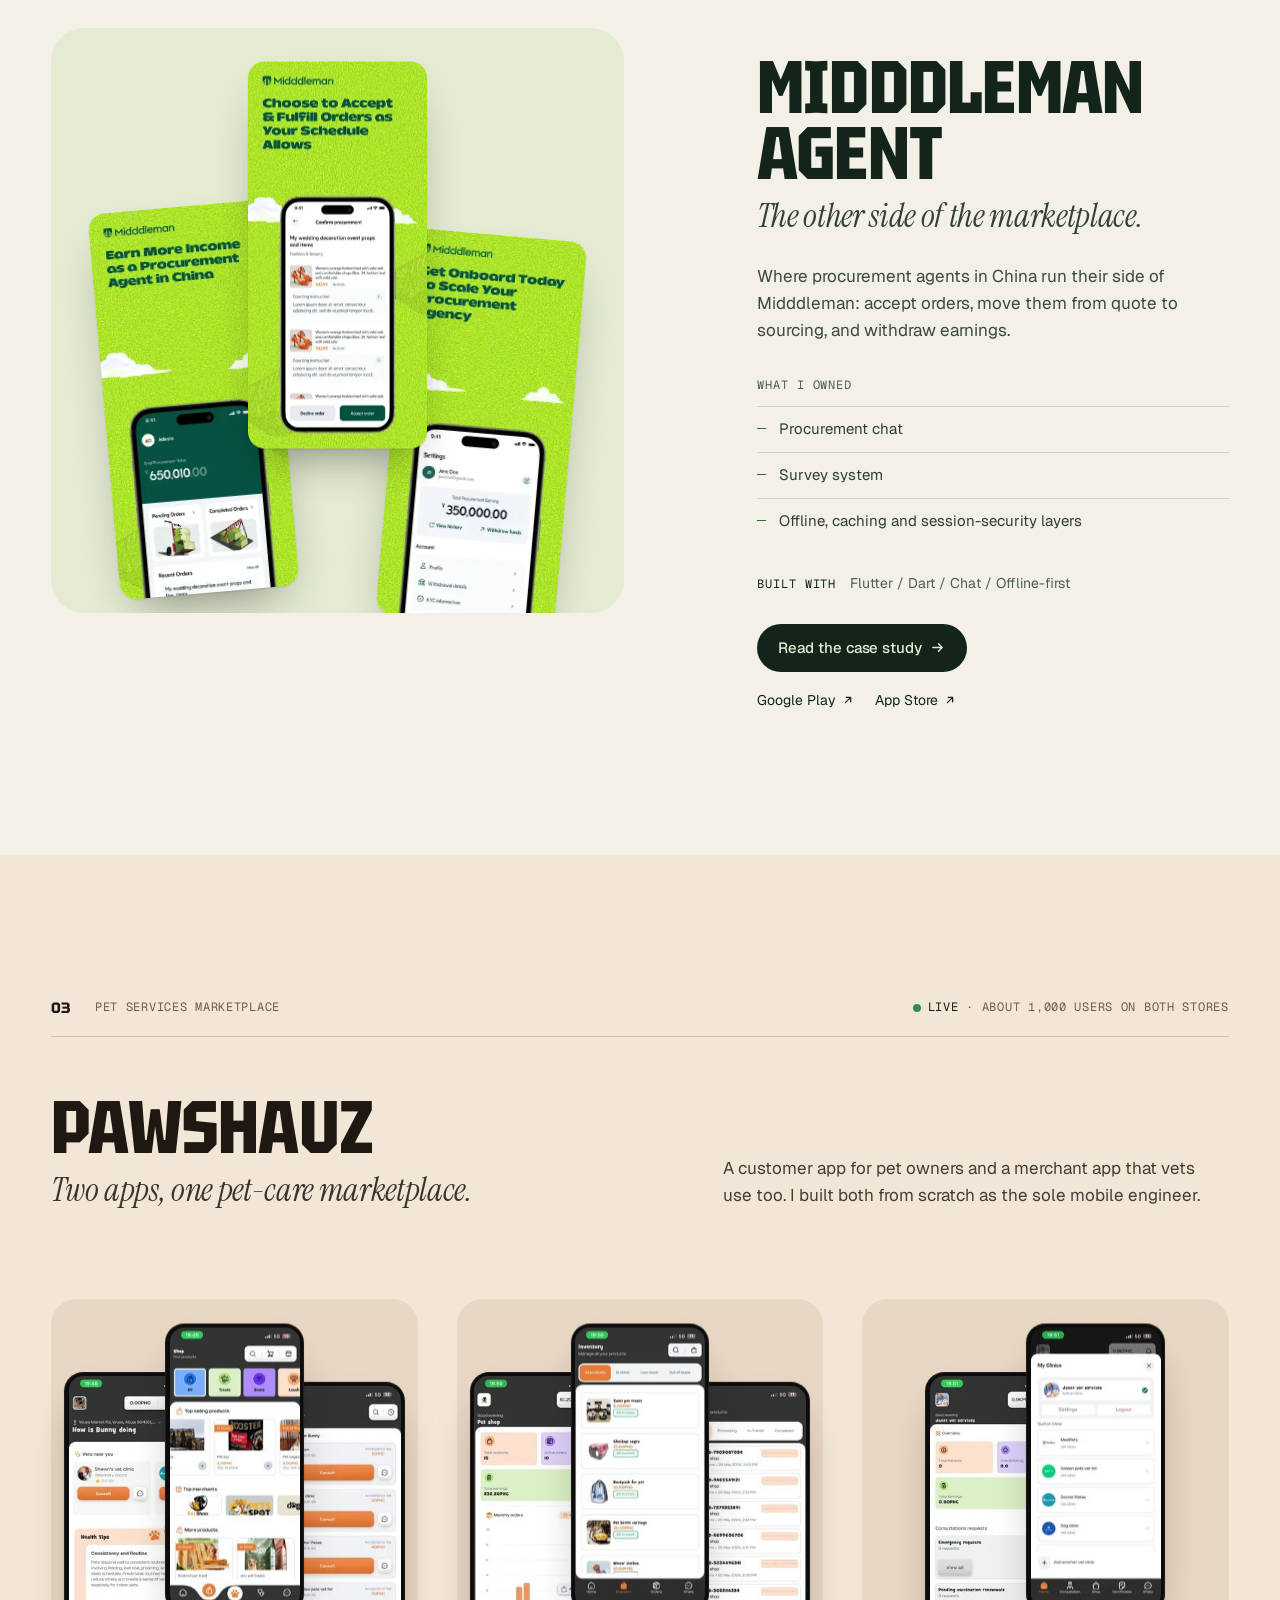
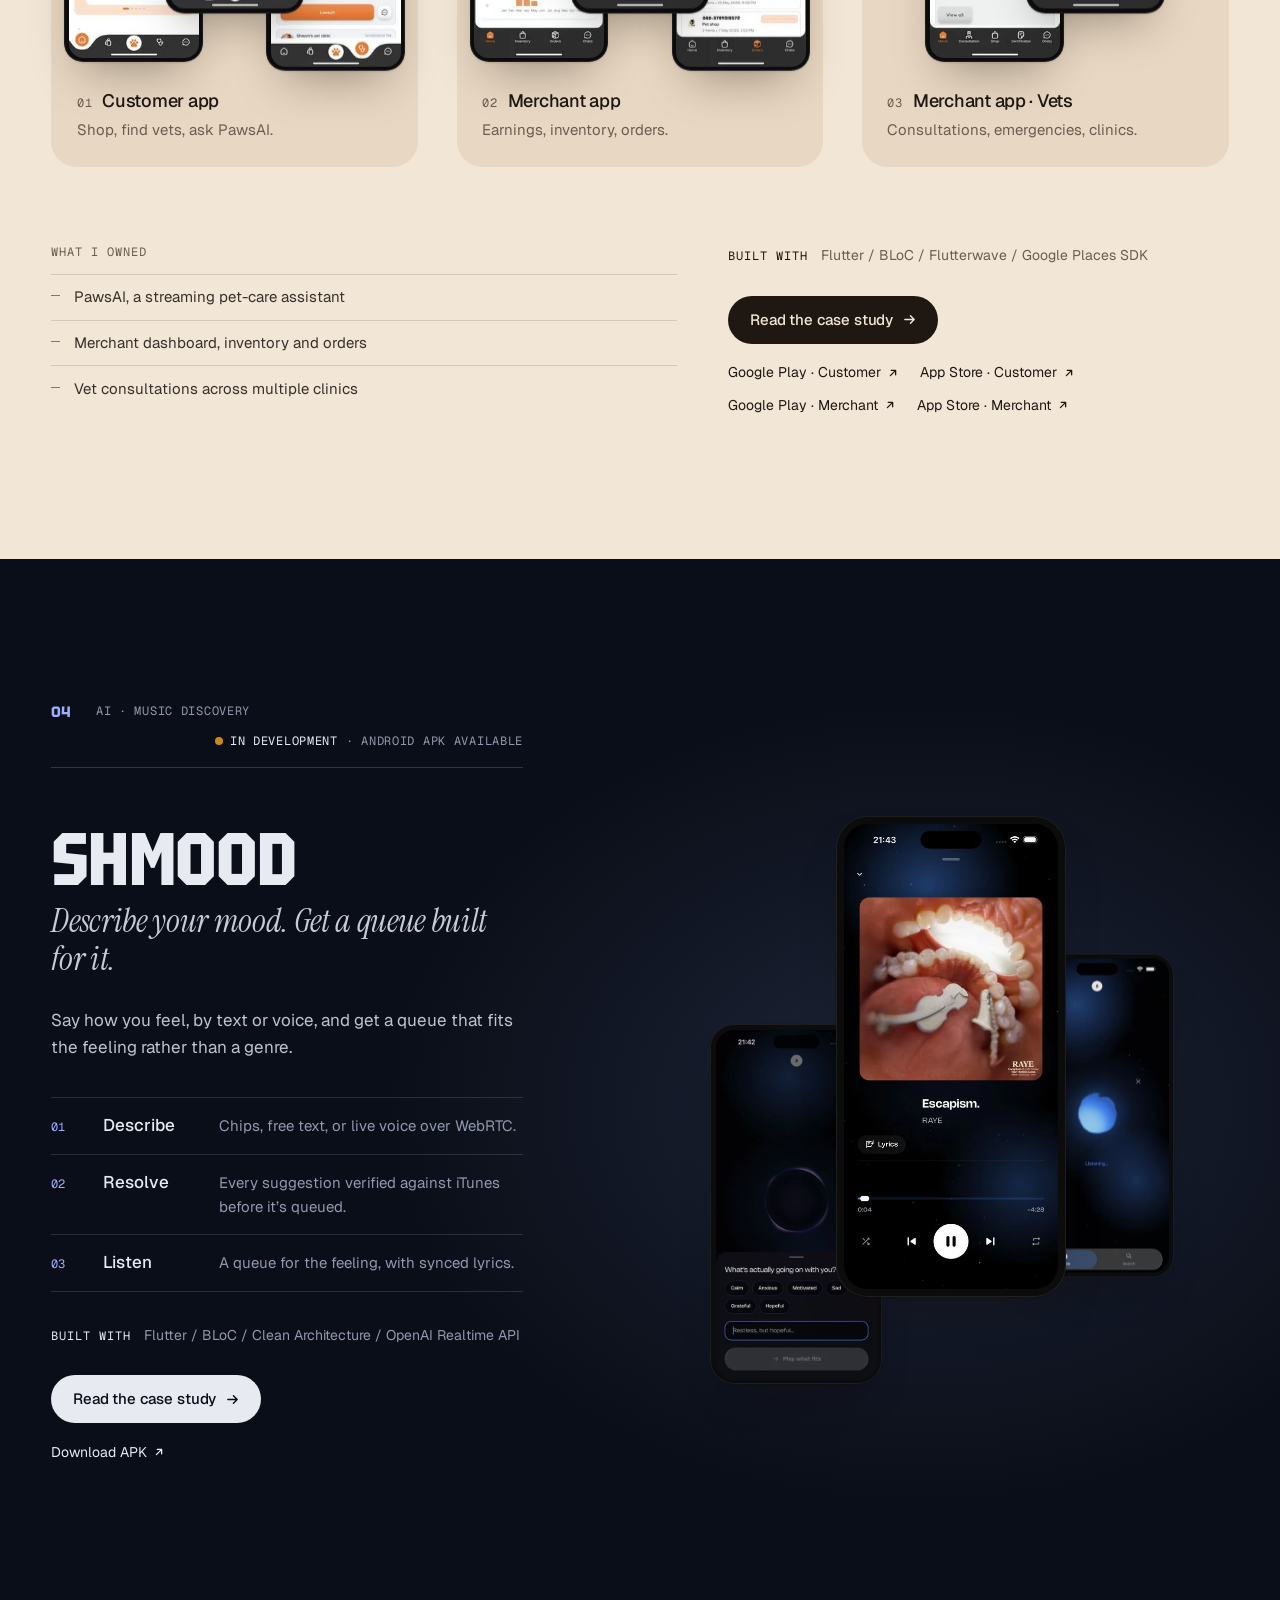
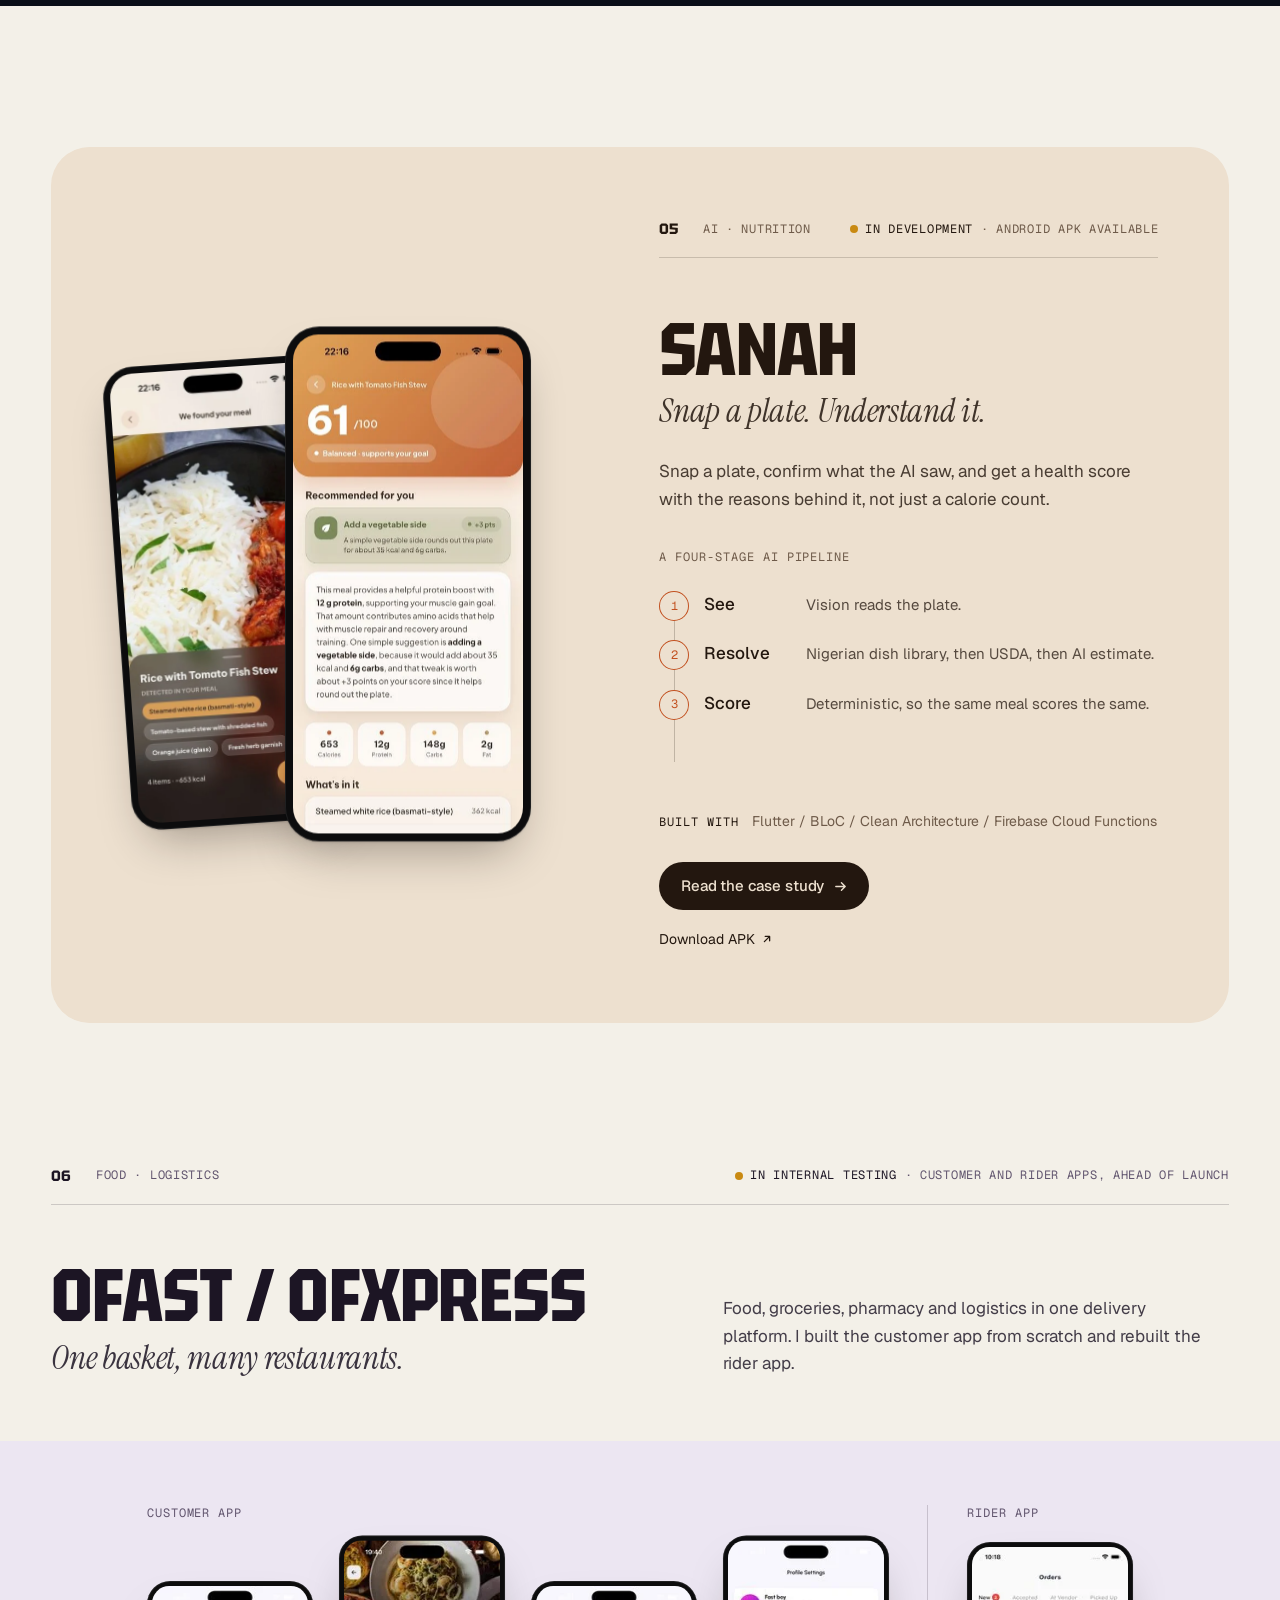
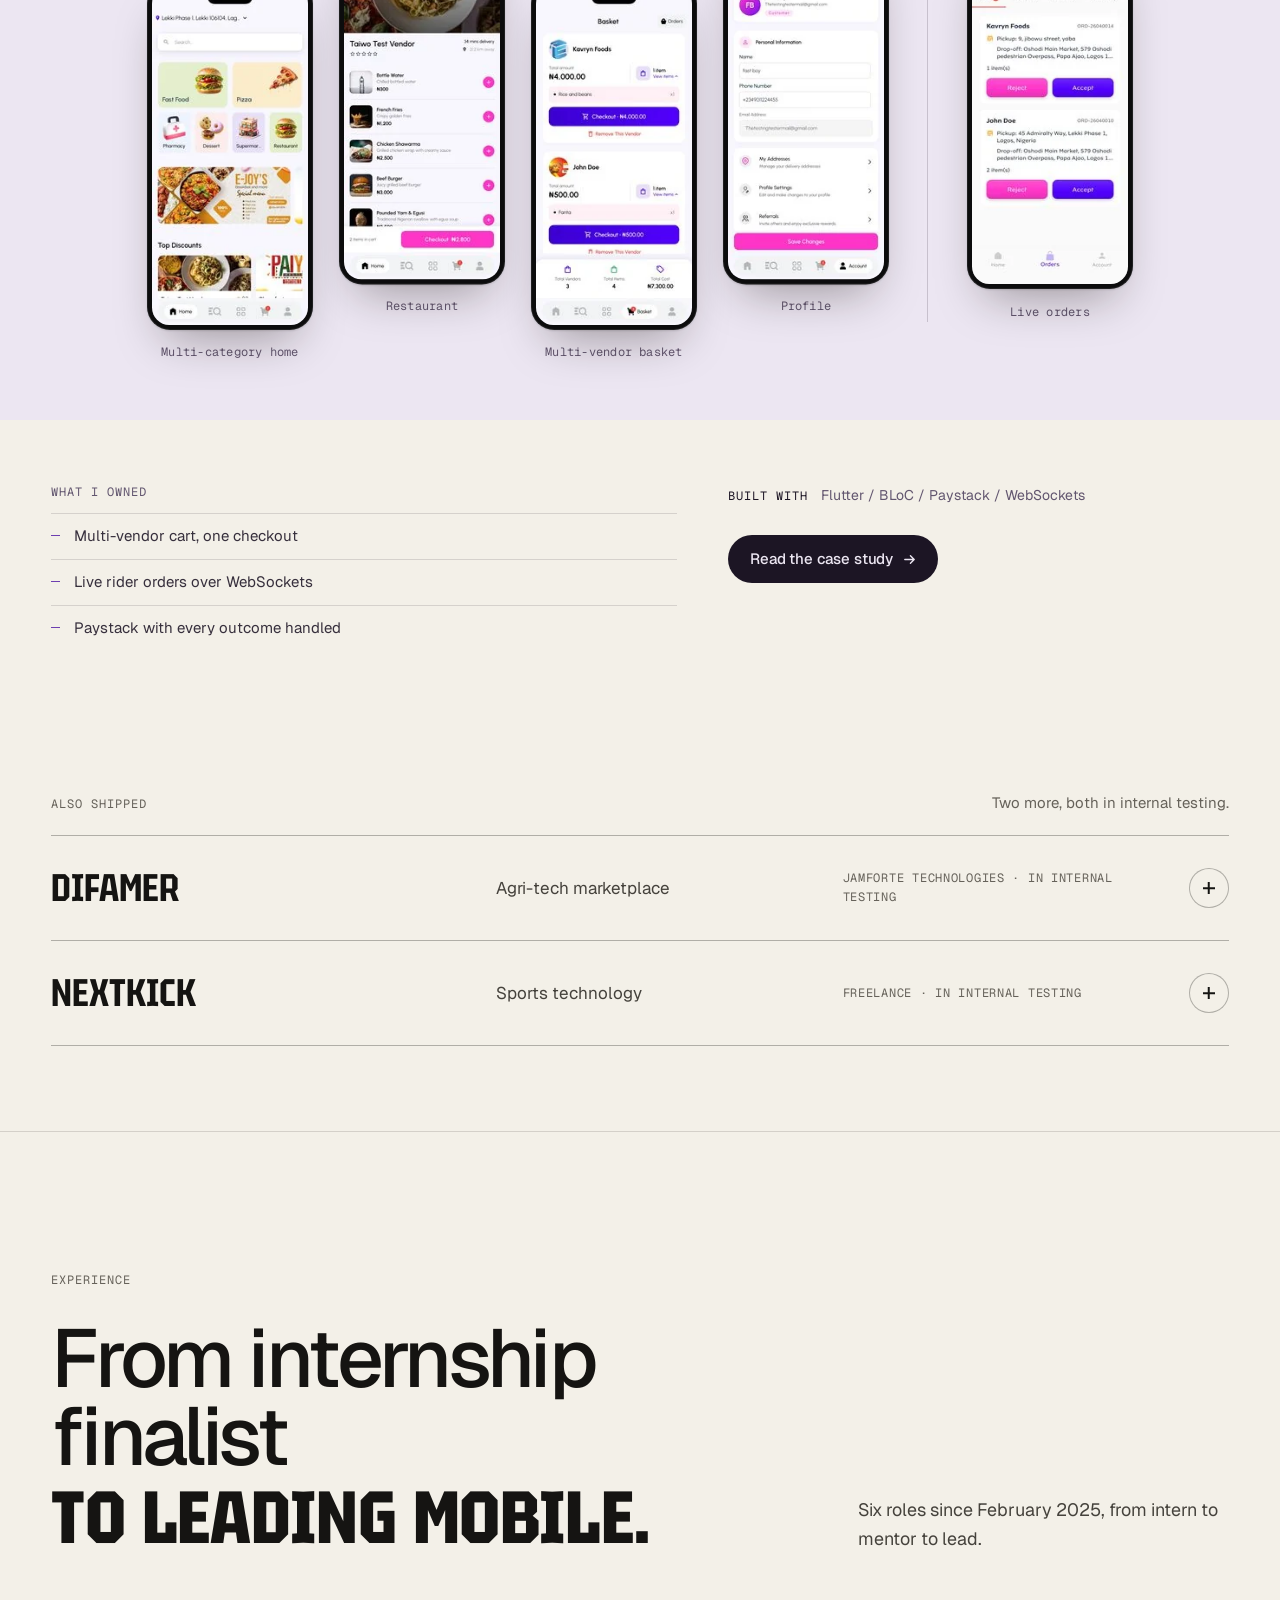
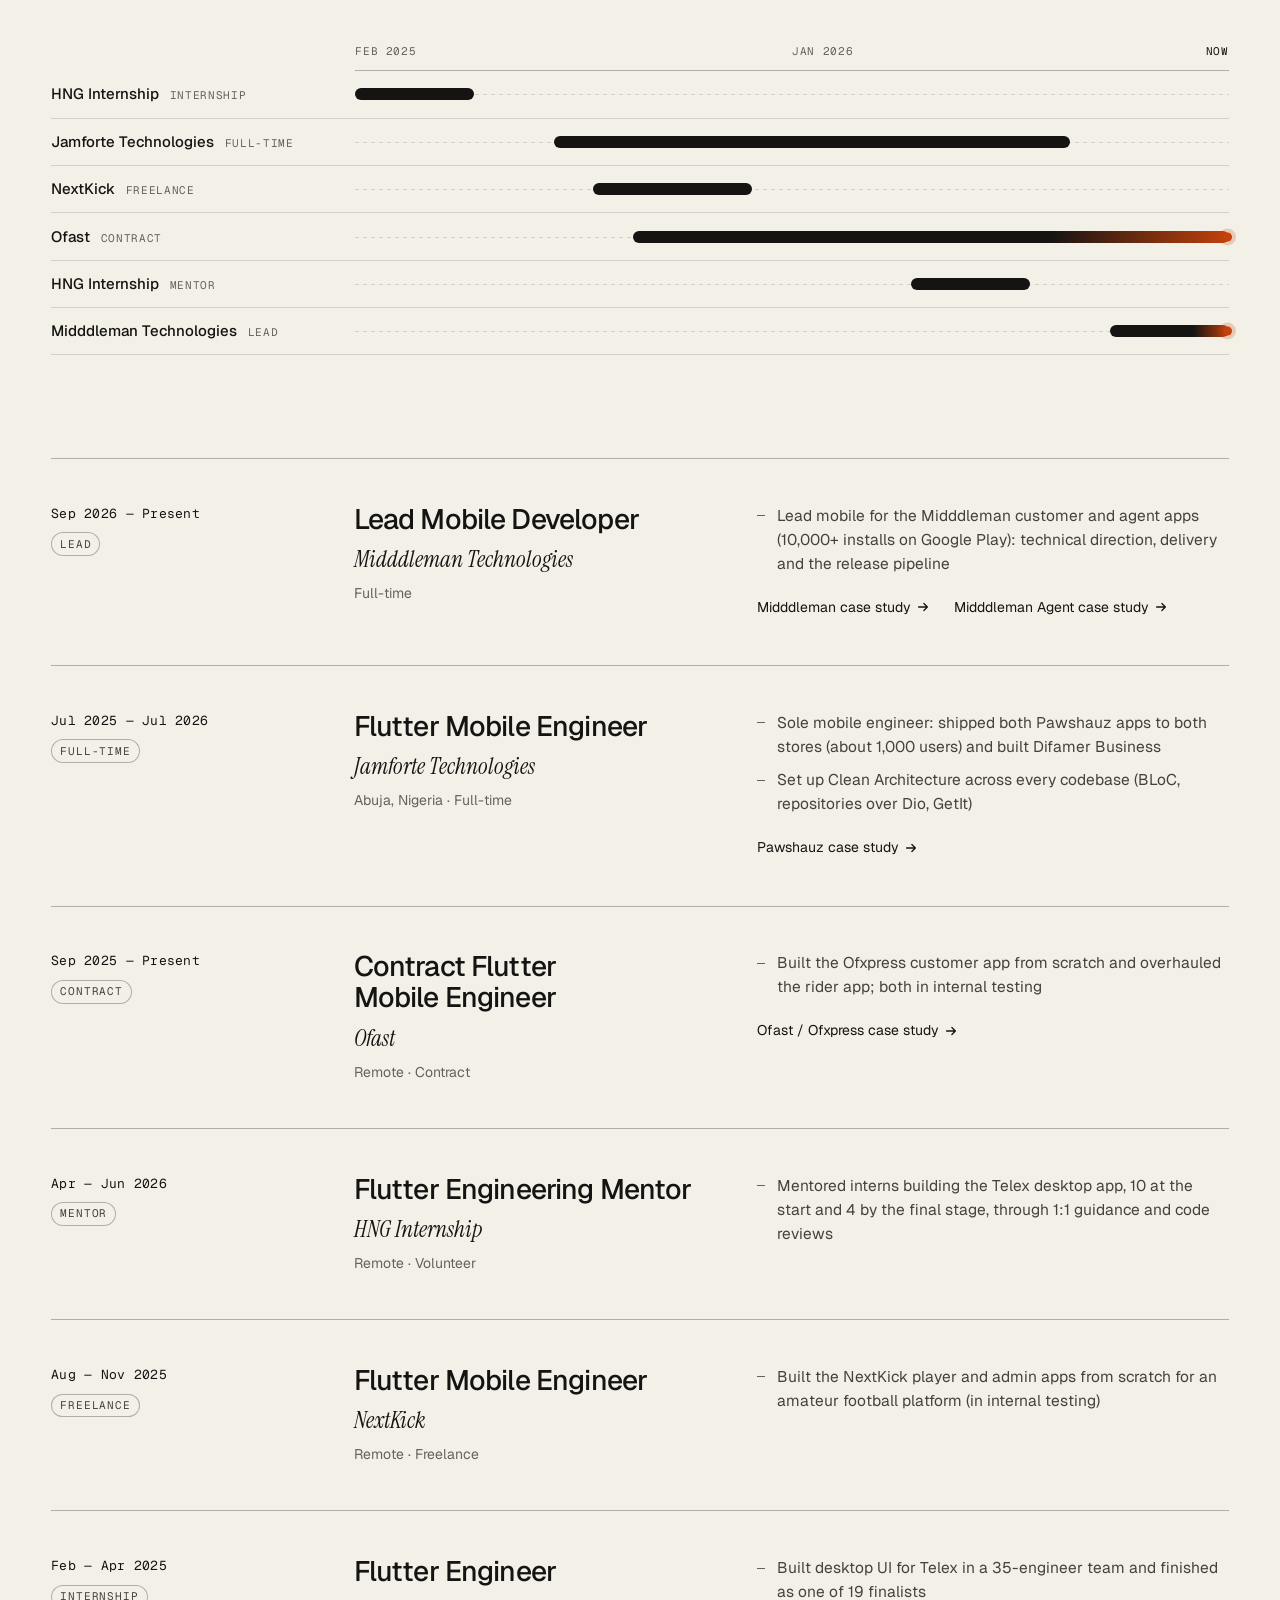
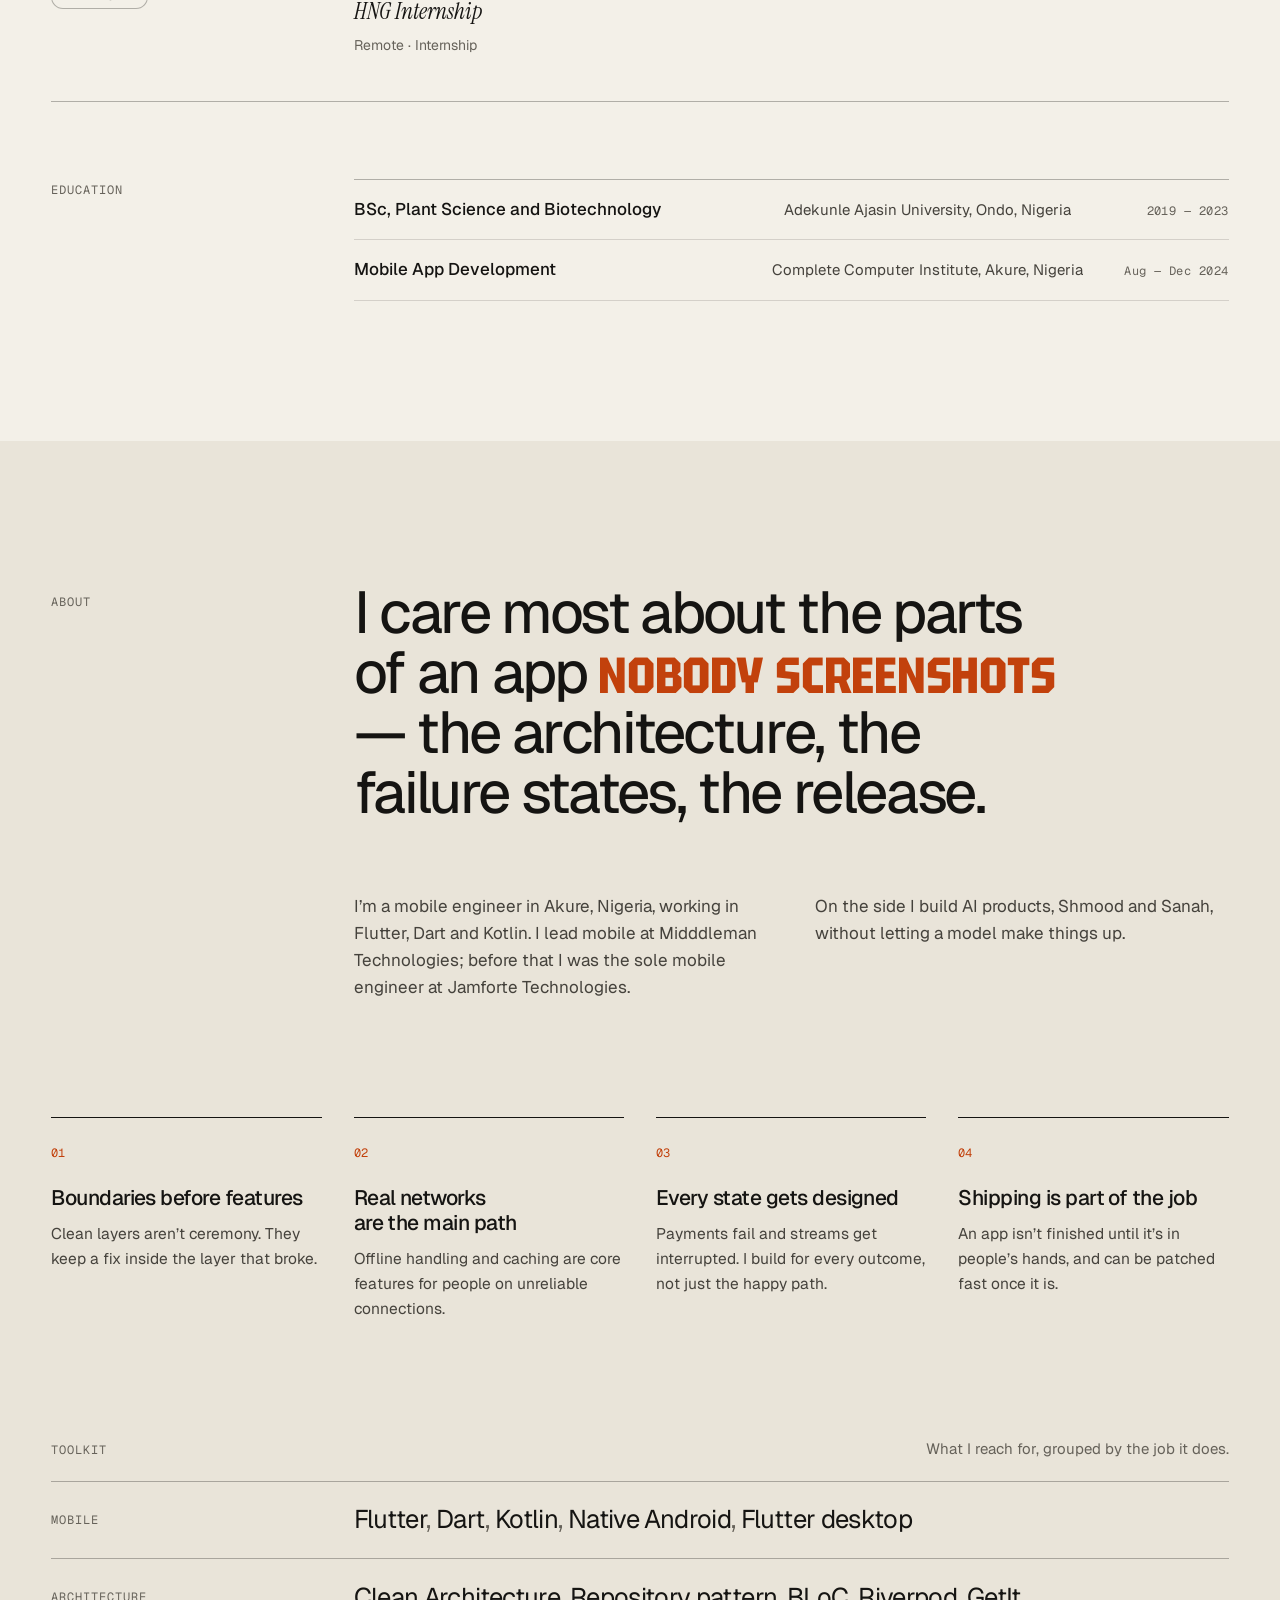
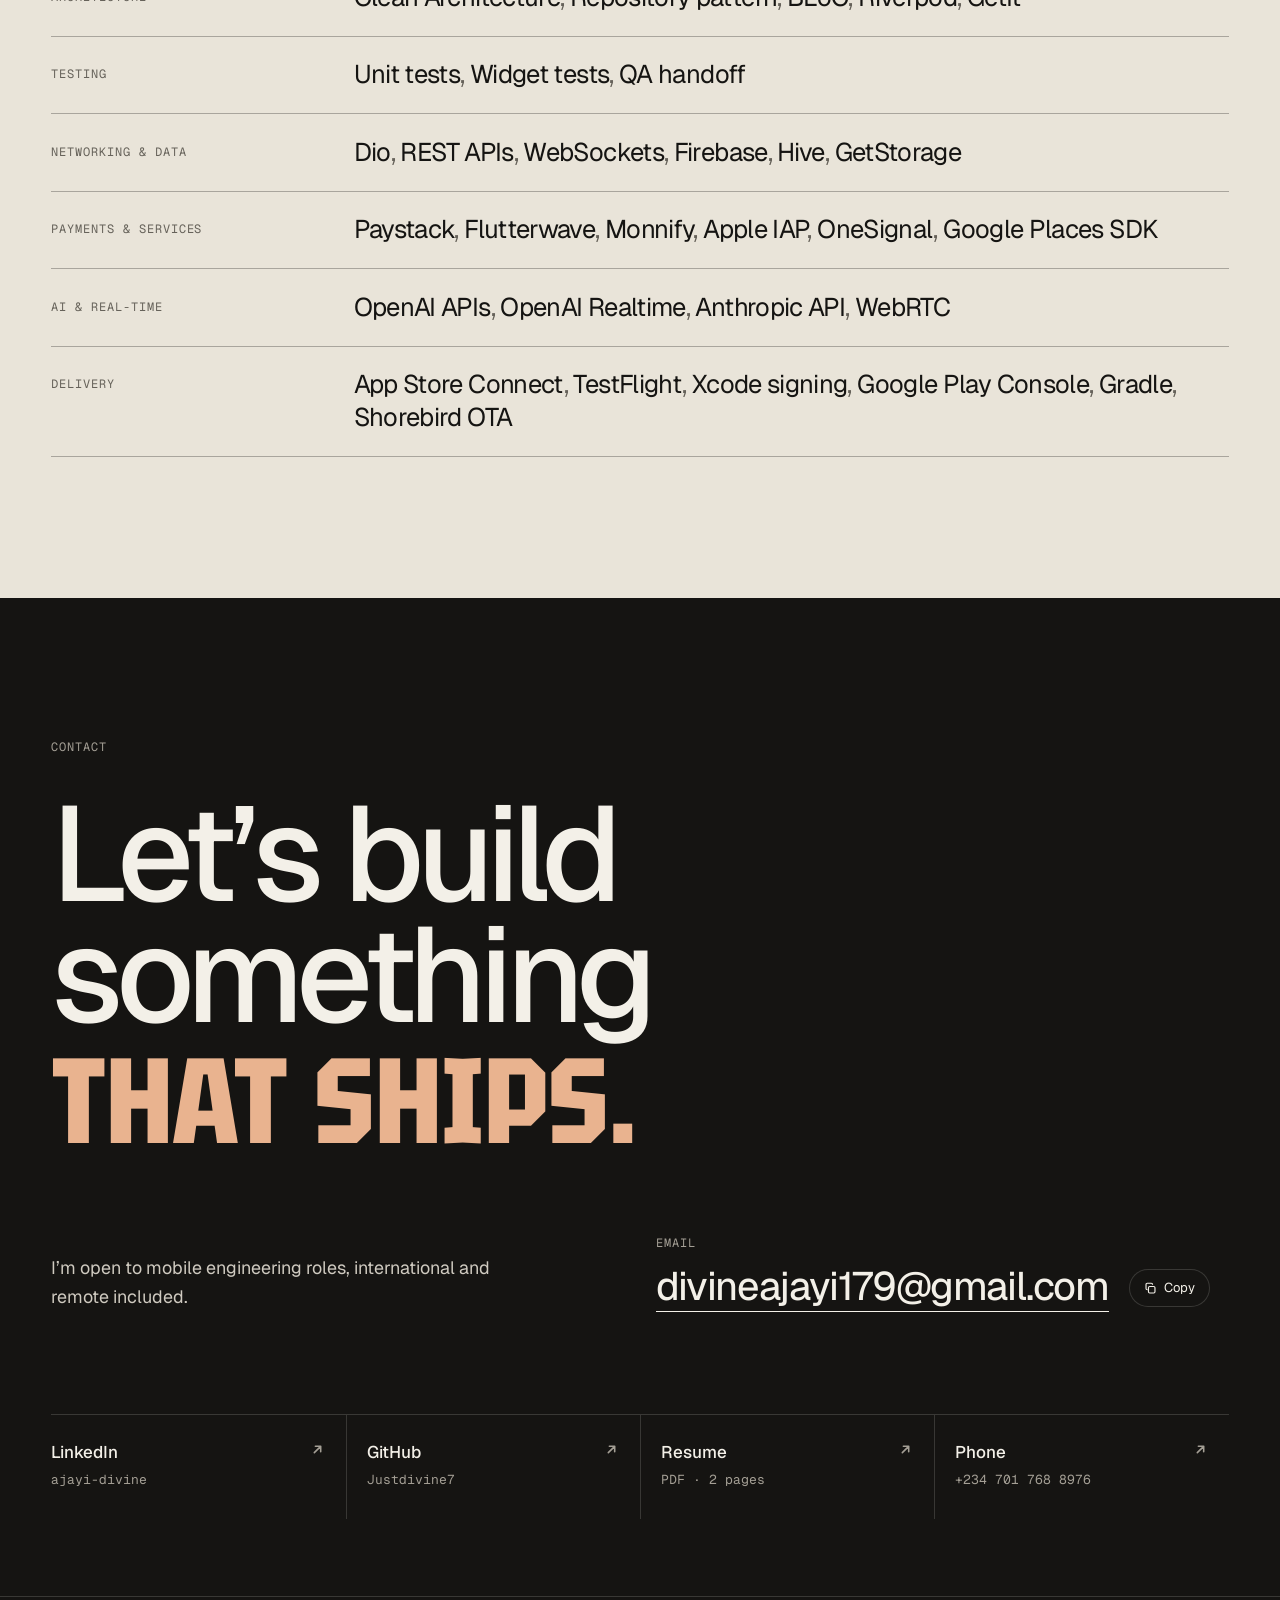
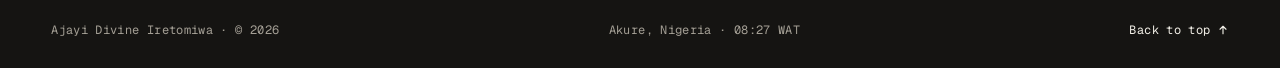
==== commit 13f96334: "Cut site copy by a third and correct the install figure - Homepage: shorter summaries, 3 owned bulle" ====
--- a/index.html
+++ b/index.html
@@ -25,9 +25,9 @@
 <link rel="preconnect" href="https://fonts.googleapis.com">
 <link rel="preconnect" href="https://fonts.gstatic.com" crossorigin>
 <link rel="stylesheet" href="https://fonts.googleapis.com/css2?family=Geist:wght@300..700&family=Geist+Mono:wght@400;500&family=Instrument+Serif:ital@0;1&family=Tektur:wdth,wght@75..100,500..800&display=swap">
-<link rel="stylesheet" href="/assets/css/site.css?v=c38ade80f3">
+<link rel="stylesheet" href="/assets/css/site.css?v=3cce9f9f87">
 <script>document.documentElement.classList.add('js')</script>
-<script src="/assets/js/site.js?v=c38ade80f3" defer></script>
+<script src="/assets/js/site.js?v=3cce9f9f87" defer></script>
 <script type="application/ld+json">{"@context":"https://schema.org","@type":"Person","name":"Divine Ajayi","alternateName":"Ajayi Divine Iretomiwa","jobTitle":"Mobile Engineer","url":"https://divine-ajayi.vercel.app","address":{"@type":"PostalAddress","addressLocality":"Akure","addressCountry":"NG"},"sameAs":["https://linkedin.com/in/ajayi-divine","https://github.com/Justdivine7"],"knowsAbout":["Flutter","Dart","Kotlin","Mobile architecture","iOS","Android"]}</script>
 </head>
 <body class="home">
@@ -62,7 +62,7 @@
     <p class="hero__eyebrow eyebrow" data-reveal><span>Divine Ajayi</span><span class="hero__sep" aria-hidden="true"></span><span>Mobile Engineer — Kotlin, Jetpack Compose, Flutter &amp; Dart</span></p>
     <h1 class="hero__title" id="hero-title" data-split><span class="w"><span style="--i:0">Mobile</span></span> <span class="w"><span style="--i:1">products,</span></span> <span class="w"><span style="--i:2">engineered</span></span> <span class="w"><span style="--i:3">from</span></span> <span class="w"><span style="--i:4">architecture</span></span> <span class="em-group"><span class="w"><span style="--i:5"><em>to</em></span></span> <span class="w"><span style="--i:6"><em>App</em></span></span> <span class="w"><span style="--i:7"><em>Store.</em></span></span></span></h1>
     <div class="hero__intro">
-      <p class="hero__lede" data-reveal>I take production apps end to end — architecture, payments, real-time features, offline-ready data layers, and the release pipeline that gets them to real users on iOS and Android.</p>
+      <p class="hero__lede" data-reveal>I build production iOS and Android apps end to end: architecture, payments, offline-ready data and the release pipeline.</p>
       <div class="hero__actions" data-reveal>
         <a class="btn btn--ink" href="#work">View my work <svg class="i i--down" viewBox="0 0 16 16" aria-hidden="true"><path d="M8 3v10M4 9l4 4 4-4" fill="none" stroke="currentColor" stroke-width="1.5" stroke-linecap="round" stroke-linejoin="round"/></svg></a>
         <a class="btn btn--line" href="/divine-ajayi-cv.pdf" target="_blank" rel="noopener">Resume <svg class="i i--out" viewBox="0 0 16 16" aria-hidden="true"><path d="M5 11 11 5M6 5h5v5" fill="none" stroke="currentColor" stroke-width="1.5" stroke-linecap="round" stroke-linejoin="round"/></svg></a>
@@ -92,7 +92,7 @@
     </div>
     <dl class="hero__facts" data-reveal-group>
       <div data-reveal><dt>Status</dt><dd><span class="fact__n"><span class="status-dot" aria-hidden="true"></span>Open</span><span class="fact__v">to international roles</span></dd></div>
-      <div data-reveal><dt>Live apps</dt><dd><span class="fact__n">4</span> <span class="fact__v">on the App Store &amp; Google Play</span></dd></div><div data-reveal><dt>Installs</dt><dd><span class="fact__n">10,000+</span> <span class="fact__v">across Midddleman &amp; Pawshauz</span></dd></div><div data-reveal><dt>Based in</dt><dd><span class="fact__n">Akure</span> <span class="fact__v">Nigeria · open to remote</span></dd></div>
+      <div data-reveal><dt>Live apps</dt><dd><span class="fact__n">4</span> <span class="fact__v">on the App Store &amp; Google Play</span></dd></div><div data-reveal><dt>Installs</dt><dd><span class="fact__n">10,000+</span> <span class="fact__v">for Midddleman on Google Play</span></dd></div><div data-reveal><dt>Based in</dt><dd><span class="fact__n">Akure</span> <span class="fact__v">Nigeria · open to remote</span></dd></div>
     </dl>
   </div>
 </section>
@@ -100,7 +100,7 @@
   <header class="wrap section-head section-head--work">
     <p class="eyebrow" data-reveal>Selected work · 2025 — 2026</p>
     <h2 class="section-title" id="work-title" data-split><span class="w"><span style="--i:0">Products</span></span> <span class="w"><span style="--i:1">in</span></span> <span class="em-group"><span class="w"><span style="--i:2"><em>people’s</em></span></span> <span class="w"><span style="--i:3"><em>hands.</em></span></span></span></h2>
-    <p class="section-lede" data-reveal>Fintech, marketplaces, delivery and AI — live in the stores or in testing ahead of launch. Where a product was built by a team, I say exactly which parts were mine.</p>
+    <p class="section-lede" data-reveal>Where a product was built by a team, I say exactly which parts were mine.</p>
   </header>
   <article class="chapter chapter--posters stage" style="--c-bg:#0F2419;--c-fg:#EEF2E6;--c-muted:#A9B8A4;--c-accent:#B9E35C;--c-panel:#183527" aria-labelledby="t-midddleman">
   <div class="wrap">
@@ -116,12 +116,12 @@
     <figure class="shot shot--poster rail__item rail__item--0" data-parallax="0.05"><div class="shot__frame"><img src="/assets/midddleman/01-home-wallet.webp" alt="Midddleman home with wallet balance, Fund Wallet and Buy RMB" width="300" height="650" loading="lazy" decoding="async"></div></figure><figure class="shot shot--poster rail__item rail__item--1" data-parallax="-0.03"><div class="shot__frame"><img src="/assets/midddleman/02-buy-rmb.webp" alt="Buy RMB screen with today’s exchange rate and naira amount" width="300" height="650" loading="lazy" decoding="async"></div></figure><figure class="shot shot--poster rail__item rail__item--2" data-parallax="0.07"><div class="shot__frame"><img src="/assets/midddleman/05-activity-feed.webp" alt="Activity feed of RMB purchases, wallet funding and withdrawals with statuses" width="300" height="650" loading="lazy" decoding="async"></div></figure><figure class="shot shot--poster rail__item rail__item--3" data-parallax="-0.05"><div class="shot__frame"><img src="/assets/midddleman/03-1688-marketplace.webp" alt="Marketplace for browsing 1688 products in local currency" width="300" height="650" loading="lazy" decoding="async"></div></figure><figure class="shot shot--poster rail__item rail__item--4" data-parallax="0.04"><div class="shot__frame"><img src="/assets/midddleman/04-ai-assistant.webp" alt="Midddleman AI answering a shipping cost question" width="300" height="650" loading="lazy" decoding="async"></div></figure><figure class="shot shot--poster rail__item rail__item--5" data-parallax="-0.02"><div class="shot__frame"><img src="/assets/midddleman/06-hire-agents.webp" alt="Procurement orders list with agent quotes" width="300" height="650" loading="lazy" decoding="async"></div></figure>
   </div>
   <div class="wrap chapter__body chapter__body--3">
-    <p class="chapter__summary" data-reveal>Importers fund a naira wallet, buy RMB to pay suppliers on Alipay and WeChat, browse 1688 in local currency and hire procurement agents in China — in one app.</p>
+    <p class="chapter__summary" data-reveal>A naira wallet, RMB payments to suppliers on Alipay and WeChat, a 1688 marketplace and procurement agents in China — in one app.</p>
     <div data-reveal><div class="chapter__owned">
       <h4 class="label">What I owned</h4>
-      <ul><li>Connectivity and offline layer, so the app stays usable on unreliable networks</li><li>Session-timeout handling</li><li>iOS push notifications and app-icon badging</li><li>Release configuration for the App Store and Play Store</li></ul>
-    </div></div>
-    <div data-reveal><p class="chapter__stack"><span class="label">Built with</span> Flutter<span aria-hidden="true"> / </span>Dart<span aria-hidden="true"> / </span>Offline handling<span aria-hidden="true"> / </span>Session management<span aria-hidden="true"> / </span>iOS push<span aria-hidden="true"> / </span>Shorebird OTA</p><div class="chapter__cta">
+      <ul><li>Connectivity and offline layer for unreliable networks</li><li>Session timeouts, iOS push and app-icon badging</li><li>Release configuration for both stores</li></ul>
+    </div></div>
+    <div data-reveal><p class="chapter__stack"><span class="label">Built with</span> Flutter<span aria-hidden="true"> / </span>Dart<span aria-hidden="true"> / </span>Offline handling<span aria-hidden="true"> / </span>Session management</p><div class="chapter__cta">
       <a class="btn btn--case" href="/work/midddleman/" aria-describedby="t-midddleman">Read the case study <svg class="i i--right" viewBox="0 0 16 16" aria-hidden="true"><path d="M3 8h10M9 4l4 4-4 4" fill="none" stroke="currentColor" stroke-width="1.5" stroke-linecap="round" stroke-linejoin="round"/></svg></a>
       <div class="chapter__stores"><a class="textlink" href="https://play.google.com/store/apps/details?id=com.app.midddleman" target="_blank" rel="noopener">Google Play <svg class="i i--out" viewBox="0 0 16 16" aria-hidden="true"><path d="M5 11 11 5M6 5h5v5" fill="none" stroke="currentColor" stroke-width="1.5" stroke-linecap="round" stroke-linejoin="round"/></svg></a><a class="textlink" href="https://apps.apple.com/us/app/midddleman/id6744252874" target="_blank" rel="noopener">App Store <svg class="i i--out" viewBox="0 0 16 16" aria-hidden="true"><path d="M5 11 11 5M6 5h5v5" fill="none" stroke="currentColor" stroke-width="1.5" stroke-linecap="round" stroke-linejoin="round"/></svg></a></div>
     </div></div>
@@ -144,12 +144,12 @@
     </div>
       <div data-reveal><h3 class="chapter__title" id="t-midddleman-agent"><a href="/work/midddleman-agent/" style="view-transition-name:t-midddleman-agent">Midddleman Agent</a></h3>
     <p class="chapter__tagline">The other side of the marketplace.</p></div>
-      <p class="chapter__summary" data-reveal>The companion app for procurement agents in China who fulfil Midddleman orders: accept or decline requests, follow each order through quoting, payment and sourcing, and withdraw earnings.</p>
+      <p class="chapter__summary" data-reveal>Where procurement agents in China run their side of Midddleman: accept orders, move them from quote to sourcing, and withdraw earnings.</p>
       <div data-reveal><div class="chapter__owned">
       <h4 class="label">What I owned</h4>
-      <ul><li>Procurement chat</li><li>Survey system</li><li>Offline, session-security and caching layers</li><li>Release engineering across the App Store and Play Store</li></ul>
-    </div></div>
-      <div data-reveal><p class="chapter__stack"><span class="label">Built with</span> Flutter<span aria-hidden="true"> / </span>Dart<span aria-hidden="true"> / </span>Chat<span aria-hidden="true"> / </span>Offline-first<span aria-hidden="true"> / </span>Caching<span aria-hidden="true"> / </span>Session security</p><div class="chapter__cta">
+      <ul><li>Procurement chat</li><li>Survey system</li><li>Offline, caching and session-security layers</li></ul>
+    </div></div>
+      <div data-reveal><p class="chapter__stack"><span class="label">Built with</span> Flutter<span aria-hidden="true"> / </span>Dart<span aria-hidden="true"> / </span>Chat<span aria-hidden="true"> / </span>Offline-first</p><div class="chapter__cta">
       <a class="btn btn--case" href="/work/midddleman-agent/" aria-describedby="t-midddleman-agent">Read the case study <svg class="i i--right" viewBox="0 0 16 16" aria-hidden="true"><path d="M3 8h10M9 4l4 4-4 4" fill="none" stroke="currentColor" stroke-width="1.5" stroke-linecap="round" stroke-linejoin="round"/></svg></a>
       <div class="chapter__stores"><a class="textlink" href="https://play.google.com/store/apps/details?id=com.midddleman.procurement" target="_blank" rel="noopener">Google Play <svg class="i i--out" viewBox="0 0 16 16" aria-hidden="true"><path d="M5 11 11 5M6 5h5v5" fill="none" stroke="currentColor" stroke-width="1.5" stroke-linecap="round" stroke-linejoin="round"/></svg></a><a class="textlink" href="https://apps.apple.com/us/app/midddleman-agent/id6756414848" target="_blank" rel="noopener">App Store <svg class="i i--out" viewBox="0 0 16 16" aria-hidden="true"><path d="M5 11 11 5M6 5h5v5" fill="none" stroke="currentColor" stroke-width="1.5" stroke-linecap="round" stroke-linejoin="round"/></svg></a></div>
     </div></div>
@@ -166,7 +166,7 @@
     <div class="chapter__split">
       <div data-reveal><h3 class="chapter__title" id="t-pawshauz"><a href="/work/pawshauz/" style="view-transition-name:t-pawshauz">Pawshauz</a></h3>
     <p class="chapter__tagline">Two apps, one pet-care marketplace.</p></div>
-      <p class="chapter__summary" data-reveal>A two-sided pet-care marketplace: a customer app for pet owners and a merchant app that also serves vets. Built from scratch as the sole mobile engineer at Jamforte Technologies and shipped to both stores — about 1,000 users combined.</p>
+      <p class="chapter__summary" data-reveal>A customer app for pet owners and a merchant app that vets use too. I built both from scratch as the sole mobile engineer.</p>
     </div>
     <div class="triptych" data-reveal-group>
       <div class="triptych__col" data-reveal>
@@ -192,9 +192,9 @@
     <div class="chapter__body chapter__body--2">
       <div data-reveal><div class="chapter__owned">
       <h4 class="label">What I owned</h4>
-      <ul><li>PawsAI — an in-app AI pet-care assistant with letter-by-letter streaming, persistent sessions and graceful mid-response exit</li><li>Merchant dashboard with earnings chart, inventory management with TTL caching, and the full order pipeline</li><li>Vet side of the merchant app: consultation requests, emergency alerts and multi-clinic switching</li><li>Real-time chat with optimistic UI, multi-image bubbles and date separators</li><li>The full iOS and Android release pipeline</li></ul>
-    </div></div>
-      <div data-reveal><p class="chapter__stack"><span class="label">Built with</span> Flutter<span aria-hidden="true"> / </span>BLoC<span aria-hidden="true"> / </span>Flutterwave<span aria-hidden="true"> / </span>Google Places SDK<span aria-hidden="true"> / </span>OneSignal<span aria-hidden="true"> / </span>Shorebird<span aria-hidden="true"> / </span>App Store Connect<span aria-hidden="true"> / </span>Play Console</p><div class="chapter__cta">
+      <ul><li>PawsAI, a streaming pet-care assistant</li><li>Merchant dashboard, inventory and orders</li><li>Vet consultations across multiple clinics</li></ul>
+    </div></div>
+      <div data-reveal><p class="chapter__stack"><span class="label">Built with</span> Flutter<span aria-hidden="true"> / </span>BLoC<span aria-hidden="true"> / </span>Flutterwave<span aria-hidden="true"> / </span>Google Places SDK</p><div class="chapter__cta">
       <a class="btn btn--case" href="/work/pawshauz/" aria-describedby="t-pawshauz">Read the case study <svg class="i i--right" viewBox="0 0 16 16" aria-hidden="true"><path d="M3 8h10M9 4l4 4-4 4" fill="none" stroke="currentColor" stroke-width="1.5" stroke-linecap="round" stroke-linejoin="round"/></svg></a>
       <div class="chapter__stores"><a class="textlink" href="https://play.google.com/store/apps/details?id=com.pawshauz.app" target="_blank" rel="noopener">Google Play · Customer <svg class="i i--out" viewBox="0 0 16 16" aria-hidden="true"><path d="M5 11 11 5M6 5h5v5" fill="none" stroke="currentColor" stroke-width="1.5" stroke-linecap="round" stroke-linejoin="round"/></svg></a><a class="textlink" href="https://apps.apple.com/ng/app/pawshauz/id6768559120" target="_blank" rel="noopener">App Store · Customer <svg class="i i--out" viewBox="0 0 16 16" aria-hidden="true"><path d="M5 11 11 5M6 5h5v5" fill="none" stroke="currentColor" stroke-width="1.5" stroke-linecap="round" stroke-linejoin="round"/></svg></a><a class="textlink" href="https://play.google.com/store/apps/details?id=com.pawshauz.business" target="_blank" rel="noopener">Google Play · Merchant <svg class="i i--out" viewBox="0 0 16 16" aria-hidden="true"><path d="M5 11 11 5M6 5h5v5" fill="none" stroke="currentColor" stroke-width="1.5" stroke-linecap="round" stroke-linejoin="round"/></svg></a><a class="textlink" href="https://apps.apple.com/ng/app/pawshauz-business/id6768560243" target="_blank" rel="noopener">App Store · Merchant <svg class="i i--out" viewBox="0 0 16 16" aria-hidden="true"><path d="M5 11 11 5M6 5h5v5" fill="none" stroke="currentColor" stroke-width="1.5" stroke-linecap="round" stroke-linejoin="round"/></svg></a></div>
     </div></div>
@@ -211,11 +211,11 @@
     </div>
       <div data-reveal><h3 class="chapter__title" id="t-shmood"><a href="/work/shmood/" style="view-transition-name:t-shmood">Shmood</a></h3>
     <p class="chapter__tagline">Describe your mood. Get a queue built for it.</p></div>
-      <p class="chapter__summary" data-reveal>You describe what’s actually going on with you — by text or voice — and Shmood builds a queue that fits the feeling instead of just tagging a genre.</p>
+      <p class="chapter__summary" data-reveal>Say how you feel, by text or voice, and get a queue that fits the feeling rather than a genre.</p>
       <ol class="steps" data-reveal-group>
         <li data-reveal><span class="steps__n">01</span><span class="steps__k">Describe</span><span class="steps__v">Chips, free text, or live voice over WebRTC.</span></li><li data-reveal><span class="steps__n">02</span><span class="steps__k">Resolve</span><span class="steps__v">Every suggestion verified against iTunes before it’s queued.</span></li><li data-reveal><span class="steps__n">03</span><span class="steps__k">Listen</span><span class="steps__v">A queue for the feeling, with synced lyrics.</span></li>
       </ol>
-      <div data-reveal><p class="chapter__stack"><span class="label">Built with</span> Flutter<span aria-hidden="true"> / </span>BLoC<span aria-hidden="true"> / </span>Clean Architecture<span aria-hidden="true"> / </span>OpenAI Realtime API<span aria-hidden="true"> / </span>WebRTC<span aria-hidden="true"> / </span>iTunes Search API</p><div class="chapter__cta">
+      <div data-reveal><p class="chapter__stack"><span class="label">Built with</span> Flutter<span aria-hidden="true"> / </span>BLoC<span aria-hidden="true"> / </span>Clean Architecture<span aria-hidden="true"> / </span>OpenAI Realtime API</p><div class="chapter__cta">
       <a class="btn btn--case" href="/work/shmood/" aria-describedby="t-shmood">Read the case study <svg class="i i--right" viewBox="0 0 16 16" aria-hidden="true"><path d="M3 8h10M9 4l4 4-4 4" fill="none" stroke="currentColor" stroke-width="1.5" stroke-linecap="round" stroke-linejoin="round"/></svg></a>
       <div class="chapter__stores"><a class="textlink" href="https://drive.google.com/file/d/1fVji1VodpwjVkbkJnxmXP4C5mXJMI1pf/view?usp=drive_link" target="_blank" rel="noopener">Download APK <svg class="i i--out" viewBox="0 0 16 16" aria-hidden="true"><path d="M5 11 11 5M6 5h5v5" fill="none" stroke="currentColor" stroke-width="1.5" stroke-linecap="round" stroke-linejoin="round"/></svg></a></div>
     </div></div>
@@ -242,12 +242,12 @@
     </div>
         <div data-reveal><h3 class="chapter__title" id="t-sanah"><a href="/work/sanah/" style="view-transition-name:t-sanah">Sanah</a></h3>
     <p class="chapter__tagline">Snap a plate. Understand it.</p></div>
-        <p class="chapter__summary" data-reveal>Photo in, nutrition out: snap a plate, confirm what the AI detected, and get a deterministic health score with a personalized explanation of why — not just a calorie count.</p>
+        <p class="chapter__summary" data-reveal>Snap a plate, confirm what the AI saw, and get a health score with the reasons behind it, not just a calorie count.</p>
         <div class="pipeline" data-reveal-group>
           <h4 class="label" data-reveal>A four-stage AI pipeline</h4>
-          <ol><li data-reveal><span class="pipeline__n">1</span><span class="pipeline__k">See</span><span class="pipeline__v">Vision extracts what’s on the plate.</span></li><li data-reveal><span class="pipeline__n">2</span><span class="pipeline__k">Resolve</span><span class="pipeline__v">A tiered resolver checks a Nigerian dish library, then USDA, then AI estimation.</span></li><li data-reveal><span class="pipeline__n">3</span><span class="pipeline__k">Score</span><span class="pipeline__v">A deterministic scorer computes the health score.</span></li><li data-reveal><span class="pipeline__n">4</span><span class="pipeline__k">Explain</span><span class="pipeline__v">A final stage writes the personalized explanation.</span></li></ol>
-        </div>
-        <div data-reveal><p class="chapter__stack"><span class="label">Built with</span> Flutter<span aria-hidden="true"> / </span>BLoC<span aria-hidden="true"> / </span>Clean Architecture<span aria-hidden="true"> / </span>Firebase Cloud Functions<span aria-hidden="true"> / </span>Firestore<span aria-hidden="true"> / </span>Anthropic API</p><div class="chapter__cta">
+          <ol><li data-reveal><span class="pipeline__n">1</span><span class="pipeline__k">See</span><span class="pipeline__v">Vision reads the plate.</span></li><li data-reveal><span class="pipeline__n">2</span><span class="pipeline__k">Resolve</span><span class="pipeline__v">Nigerian dish library, then USDA, then AI estimate.</span></li><li data-reveal><span class="pipeline__n">3</span><span class="pipeline__k">Score</span><span class="pipeline__v">Deterministic, so the same meal scores the same.</span></li><li data-reveal><span class="pipeline__n">4</span><span class="pipeline__k">Explain</span><span class="pipeline__v">The model explains the score; it doesn’t invent it.</span></li></ol>
+        </div>
+        <div data-reveal><p class="chapter__stack"><span class="label">Built with</span> Flutter<span aria-hidden="true"> / </span>BLoC<span aria-hidden="true"> / </span>Clean Architecture<span aria-hidden="true"> / </span>Firebase Cloud Functions</p><div class="chapter__cta">
       <a class="btn btn--case" href="/work/sanah/" aria-describedby="t-sanah">Read the case study <svg class="i i--right" viewBox="0 0 16 16" aria-hidden="true"><path d="M3 8h10M9 4l4 4-4 4" fill="none" stroke="currentColor" stroke-width="1.5" stroke-linecap="round" stroke-linejoin="round"/></svg></a>
       <div class="chapter__stores"><a class="textlink" href="https://drive.google.com/file/d/1p7HHtEEyHIUmA6oTO6kjm90uzz_F2qFX/view?usp=drive_link" target="_blank" rel="noopener">Download APK <svg class="i i--out" viewBox="0 0 16 16" aria-hidden="true"><path d="M5 11 11 5M6 5h5v5" fill="none" stroke="currentColor" stroke-width="1.5" stroke-linecap="round" stroke-linejoin="round"/></svg></a></div>
     </div></div>
@@ -265,7 +265,7 @@
     <div class="chapter__split">
       <div data-reveal><h3 class="chapter__title" id="t-ofxpress"><a href="/work/ofxpress/" style="view-transition-name:t-ofxpress">Ofast / Ofxpress</a></h3>
     <p class="chapter__tagline">One basket, many restaurants.</p></div>
-      <p class="chapter__summary" data-reveal>A two-sided delivery platform for food, groceries, pharmacy and logistics. I built the customer app from scratch and overhauled the rider app’s architecture, state management and UI; both are in internal testing ahead of launch.</p>
+      <p class="chapter__summary" data-reveal>Food, groceries, pharmacy and logistics in one delivery platform. I built the customer app from scratch and rebuilt the rider app.</p>
     </div>
   </div>
   <div class="strip" data-rail tabindex="0" role="group" aria-label="Ofast / Ofxpress screens">
@@ -281,9 +281,9 @@
   <div class="wrap chapter__body chapter__body--2">
     <div data-reveal><div class="chapter__owned">
       <h4 class="label">What I owned</h4>
-      <ul><li>Customer app built from scratch</li><li>Rider app architecture, state management and UI overhauled</li><li>Multi-vendor cart — order from multiple restaurants in a single checkout</li><li>Real-time rider order notifications over WebSockets for live delivery tracking</li><li>Paystack integration with success, failure and cancellation handled</li></ul>
-    </div></div>
-    <div data-reveal><p class="chapter__stack"><span class="label">Built with</span> Flutter<span aria-hidden="true"> / </span>BLoC<span aria-hidden="true"> / </span>Paystack<span aria-hidden="true"> / </span>WebSockets<span aria-hidden="true"> / </span>Dio</p><div class="chapter__cta">
+      <ul><li>Multi-vendor cart, one checkout</li><li>Live rider orders over WebSockets</li><li>Paystack with every outcome handled</li></ul>
+    </div></div>
+    <div data-reveal><p class="chapter__stack"><span class="label">Built with</span> Flutter<span aria-hidden="true"> / </span>BLoC<span aria-hidden="true"> / </span>Paystack<span aria-hidden="true"> / </span>WebSockets</p><div class="chapter__cta">
       <a class="btn btn--case" href="/work/ofxpress/" aria-describedby="t-ofxpress">Read the case study <svg class="i i--right" viewBox="0 0 16 16" aria-hidden="true"><path d="M3 8h10M9 4l4 4-4 4" fill="none" stroke="currentColor" stroke-width="1.5" stroke-linecap="round" stroke-linejoin="round"/></svg></a>
       
     </div></div>
@@ -292,7 +292,7 @@
   <div class="more wrap">
   <div class="more__head" data-reveal>
     <h3 class="eyebrow">Also shipped</h3>
-    <p>Two more products, built from scratch and now in internal testing.</p>
+    <p>Two more, both in internal testing.</p>
   </div>
   <ul class="more__list">
     <li class="more__item" data-reveal>
@@ -305,8 +305,8 @@
         </summary>
         <div class="more__body">
           <div class="more__text">
-            <p>Difamer Business is the farmer-facing app of an agri-marketplace: farmers list produce for customers to browse and buy, manage stock, track orders and get paid.</p>
-            <ul><li>Produce listing with stock management, product images and category tagging</li><li>Wallet with earnings tracking, top-up and withdrawal via Flutterwave</li><li>Multi-business switcher — manage multiple businesses from one account</li><li>Order pipeline across new, in-transit, delivered and completed states</li><li>How-to video onboarding for first-time farmers</li></ul>
+            <p>The farmer-facing app of an agri-marketplace: list produce, manage stock, track orders and get paid.</p>
+            <ul><li>Flutterwave wallet with top-up and withdrawal</li><li>Several businesses from one account</li><li>Video onboarding for first-time farmers</li></ul>
             <p class="chapter__stack"><span class="label">Built with</span> Flutter<span aria-hidden="true"> / </span>BLoC<span aria-hidden="true"> / </span>Flutterwave<span aria-hidden="true"> / </span>Clean Architecture<span aria-hidden="true"> / </span>GetIt</p>
           </div>
           <div class="more__shots"><figure class="shot shot--device "><div class="shot__frame"><img src="/assets/difamer/01-home.webp" alt="Difamer home with earnings and business switcher" width="180" height="391" loading="lazy" decoding="async"></div><figcaption>Home</figcaption></figure><figure class="shot shot--device "><div class="shot__frame"><img src="/assets/difamer/02-produce.webp" alt="Difamer produce listings" width="180" height="391" loading="lazy" decoding="async"></div><figcaption>Produce</figcaption></figure><figure class="shot shot--device "><div class="shot__frame"><img src="/assets/difamer/03-orders.webp" alt="Difamer orders" width="180" height="391" loading="lazy" decoding="async"></div><figcaption>Orders</figcaption></figure><figure class="shot shot--device "><div class="shot__frame"><img src="/assets/difamer/04-product.webp" alt="Difamer product detail" width="180" height="391" loading="lazy" decoding="async"></div><figcaption>Product</figcaption></figure></div>
@@ -322,8 +322,8 @@
         </summary>
         <div class="more__body">
           <div class="more__text">
-            <p>An amateur football platform: a player app and a linked admin app, both built independently from scratch for a private client.</p>
-            <ul><li>Player app: watch training drills, upload your own for admin review, follow team leaderboards and ongoing tournaments</li><li>Tournament registration with Monnify payment processing end to end</li><li>Admin app with review of player-submitted drills</li><li>Real-time live match updates over WebSockets</li></ul>
+            <p>An amateur football platform: a player app and an admin app, built from scratch for a private client.</p>
+            <ul><li>Drill uploads with admin review</li><li>Tournament registration with Monnify payments</li><li>Live match updates over WebSockets</li></ul>
             <p class="chapter__stack"><span class="label">Built with</span> Flutter<span aria-hidden="true"> / </span>BLoC<span aria-hidden="true"> / </span>Monnify<span aria-hidden="true"> / </span>WebSockets</p>
           </div>
           <div class="more__shots"><figure class="shot shot--device "><div class="shot__frame"><img src="/assets/nextkick/01-signup.webp" alt="NextKick sign-up choosing Player or Team" width="180" height="391" loading="lazy" decoding="async"></div><figcaption>Sign-up</figcaption></figure></div>
@@ -339,7 +339,7 @@
     <header class="section-head">
       <p class="eyebrow" data-reveal>Experience</p>
       <h2 class="section-title" id="exp-title" data-split><span class="w"><span style="--i:0">From</span></span> <span class="w"><span style="--i:1">internship</span></span> <span class="w"><span style="--i:2">finalist</span></span> <span class="em-group"><span class="w"><span style="--i:3"><em>to</em></span></span> <span class="w"><span style="--i:4"><em>leading</em></span></span> <span class="w"><span style="--i:5"><em>mobile.</em></span></span></span></h2>
-      <p class="section-lede" data-reveal>Six roles since February 2025 — from intern to mentor to lead, each with more of the product, and more of the release, in my hands.</p>
+      <p class="section-lede" data-reveal>Six roles since February 2025, from intern to mentor to lead.</p>
     </header>
     <figure class="tl" data-reveal style="--cols:22">
   <figcaption class="visually-hidden">Timeline of roles from February 2025 to today.</figcaption>
@@ -357,7 +357,7 @@
           <p class="role__meta">Full-time</p>
         </div>
         <div class="role__what">
-          <ul><li>Lead mobile development of the Midddleman customer and agent apps on iOS and Android (customer app: 10k+ installs on Google Play), with responsibility for technical direction and delivery</li><li>Own the procurement chat, survey system, and offline, session-security and caching layers in the agent app; connectivity, session-timeout, iOS push and badging in the customer app</li><li>Own the end-to-end release pipeline across App Store Connect, TestFlight, Google Play Console and Shorebird OTA patching</li><li>Work with the QA team to validate builds before release</li></ul>
+          <ul><li>Lead mobile for the Midddleman customer and agent apps (10,000+ installs on Google Play): technical direction, delivery and the release pipeline</li></ul>
           <p class="role__projects"><a class="textlink" href="/work/midddleman/">Midddleman case study <svg class="i i--right" viewBox="0 0 16 16" aria-hidden="true"><path d="M3 8h10M9 4l4 4-4 4" fill="none" stroke="currentColor" stroke-width="1.5" stroke-linecap="round" stroke-linejoin="round"/></svg></a><a class="textlink" href="/work/midddleman-agent/">Midddleman Agent case study <svg class="i i--right" viewBox="0 0 16 16" aria-hidden="true"><path d="M3 8h10M9 4l4 4-4 4" fill="none" stroke="currentColor" stroke-width="1.5" stroke-linecap="round" stroke-linejoin="round"/></svg></a></p>
         </div>
       </li><li class="role" data-reveal>
@@ -368,7 +368,7 @@
           <p class="role__meta">Abuja, Nigeria · Full-time</p>
         </div>
         <div class="role__what">
-          <ul><li>Built Pawshauz Customer and Pawshauz Merchant from scratch as a two-sided marketplace and shipped both to production on iOS and Android — about 1,000 users combined</li><li>Built Difamer Business, a farmer-facing app for listing produce for customers to browse and buy (in internal testing)</li><li>Established Clean Architecture across all codebases — BLoC, repository pattern over Dio, GetIt — decoupling UI from data sources</li><li>AI chat with persistent sessions, letter-by-letter streaming and graceful mid-response exit; Flutterwave subscription, top-up and withdrawal flows</li></ul>
+          <ul><li>Sole mobile engineer: shipped both Pawshauz apps to both stores (about 1,000 users) and built Difamer Business</li><li>Set up Clean Architecture across every codebase (BLoC, repositories over Dio, GetIt)</li></ul>
           <p class="role__projects"><a class="textlink" href="/work/pawshauz/">Pawshauz case study <svg class="i i--right" viewBox="0 0 16 16" aria-hidden="true"><path d="M3 8h10M9 4l4 4-4 4" fill="none" stroke="currentColor" stroke-width="1.5" stroke-linecap="round" stroke-linejoin="round"/></svg></a></p>
         </div>
       </li><li class="role" data-reveal>
@@ -379,7 +379,7 @@
           <p class="role__meta">Remote · Contract</p>
         </div>
         <div class="role__what">
-          <ul><li>Built the customer app from scratch and overhauled the rider app’s architecture, state management and UI; both in internal testing ahead of launch</li><li>Multi-category homepage where each vendor section loads independently and lazily from a single endpoint</li><li>Real-time rider order notifications over WebSockets; Paystack payments with success, failure and cancellation handled</li></ul>
+          <ul><li>Built the Ofxpress customer app from scratch and overhauled the rider app; both in internal testing</li></ul>
           <p class="role__projects"><a class="textlink" href="/work/ofxpress/">Ofast / Ofxpress case study <svg class="i i--right" viewBox="0 0 16 16" aria-hidden="true"><path d="M3 8h10M9 4l4 4-4 4" fill="none" stroke="currentColor" stroke-width="1.5" stroke-linecap="round" stroke-linejoin="round"/></svg></a></p>
         </div>
       </li><li class="role" data-reveal>
@@ -390,7 +390,7 @@
           <p class="role__meta">Remote · Volunteer</p>
         </div>
         <div class="role__what">
-          <ul><li>Mentored interns through the programme — 10 in the early stage, narrowing to 4 by the final stage — with 1:1 technical guidance and code reviews</li><li>Guided interns building the Telex desktop collaboration app: translating design specs into Flutter UI and unblocking state-management and architecture issues</li></ul>
+          <ul><li>Mentored interns building the Telex desktop app, 10 at the start and 4 by the final stage, through 1:1 guidance and code reviews</li></ul>
           
         </div>
       </li><li class="role" data-reveal>
@@ -401,7 +401,7 @@
           <p class="role__meta">Remote · Freelance</p>
         </div>
         <div class="role__what">
-          <ul><li>Built NextKick Player and NextKick Admin independently from scratch for an amateur football platform (in internal testing)</li><li>Training drills with admin review, team leaderboards, tournament registration with Monnify payments, and live match updates over WebSockets</li></ul>
+          <ul><li>Built the NextKick player and admin apps from scratch for an amateur football platform (in internal testing)</li></ul>
           
         </div>
       </li><li class="role" data-reveal>
@@ -412,7 +412,7 @@
           <p class="role__meta">Remote · Internship</p>
         </div>
         <div class="role__what">
-          <ul><li>Built desktop UI for Telex, a team collaboration app, as part of a 35-engineer cross-functional team</li><li>Finished as one of 19 finalists from the full cohort</li></ul>
+          <ul><li>Built desktop UI for Telex in a 35-engineer team and finished as one of 19 finalists</li></ul>
           
         </div>
       </li>
@@ -429,12 +429,12 @@
       <p class="eyebrow" data-reveal>About</p>
       <h2 class="about__statement" id="about-title" data-split><span class="w"><span style="--i:0">I</span></span> <span class="w"><span style="--i:1">care</span></span> <span class="w"><span style="--i:2">most</span></span> <span class="w"><span style="--i:3">about</span></span> <span class="w"><span style="--i:4">the</span></span> <span class="w"><span style="--i:5">parts</span></span> <span class="w"><span style="--i:6">of</span></span> <span class="w"><span style="--i:7">an</span></span> <span class="w"><span style="--i:8">app</span></span> <span class="em-group"><span class="w"><span style="--i:8"><em>nobody</em></span></span> <span class="w"><span style="--i:9"><em>screenshots</em></span></span></span> <span class="w"><span style="--i:10">—</span></span> <span class="w"><span style="--i:11">the</span></span> <span class="w"><span style="--i:12">architecture,</span></span> <span class="w"><span style="--i:13">the</span></span> <span class="w"><span style="--i:14">failure</span></span> <span class="w"><span style="--i:15">states,</span></span> <span class="w"><span style="--i:16">the</span></span> <span class="w"><span style="--i:17">release.</span></span></h2>
       <div class="about__bio" data-reveal-group>
-        <p data-reveal>I’m a mobile engineer based in Akure, Nigeria, working in Flutter, Dart and Kotlin. Today I lead mobile development at Midddleman Technologies, where I own the release pipeline and the layers that keep the customer and agent apps dependable. Before that I was the sole mobile engineer at Jamforte Technologies, shipping Pawshauz and Difamer, and I’ve built delivery and sports apps on contract. In 2026 I went back to the HNG Internship as a Flutter mentor.</p>
-        <p data-reveal>Alongside that I build AI-native products — Shmood and Sanah — to push on what a mobile app can do with voice, vision and language models, without letting a model make things up.</p>
+        <p data-reveal>I’m a mobile engineer in Akure, Nigeria, working in Flutter, Dart and Kotlin. I lead mobile at Midddleman Technologies; before that I was the sole mobile engineer at Jamforte Technologies.</p>
+        <p data-reveal>On the side I build AI products, Shmood and Sanah, without letting a model make things up.</p>
       </div>
     </div>
     <ol class="principles" data-reveal-group>
-      <li data-reveal><span class="principles__n">01</span><h3>Boundaries before features</h3><p>Clean Architecture, BLoC and dependency injection aren’t ceremony. When Shmood’s audio-layer swap surfaced an AVAudioSession conflict, those boundaries kept the fix inside one layer.</p></li><li data-reveal><span class="principles__n">02</span><h3>Real networks are the main path</h3><p>Offline handling, caching and session management decide whether an app is usable for people on unreliable connections. I treat them as core features, not edge cases.</p></li><li data-reveal><span class="principles__n">03</span><h3>Every state gets designed</h3><p>Payments succeed, fail and get cancelled. Streams get interrupted. I build for all of it — Paystack, Flutterwave and Monnify flows with every outcome handled.</p></li><li data-reveal><span class="principles__n">04</span><h3>Shipping is part of the job</h3><p>Signing, provisioning, TestFlight, Play Console and Shorebird OTA patches. An app isn’t finished until it’s in people’s hands — and can be fixed fast once it is.</p></li>
+      <li data-reveal><span class="principles__n">01</span><h3>Boundaries before features</h3><p>Clean layers aren’t ceremony. They keep a fix inside the layer that broke.</p></li><li data-reveal><span class="principles__n">02</span><h3>Real networks are the main path</h3><p>Offline handling and caching are core features for people on unreliable connections.</p></li><li data-reveal><span class="principles__n">03</span><h3>Every state gets designed</h3><p>Payments fail and streams get interrupted. I build for every outcome, not just the happy path.</p></li><li data-reveal><span class="principles__n">04</span><h3>Shipping is part of the job</h3><p>An app isn’t finished until it’s in people’s hands, and can be patched fast once it is.</p></li>
     </ol>
     <div class="toolkit">
       <header class="toolkit__head" data-reveal>
@@ -442,7 +442,7 @@
         <p>What I reach for, grouped by the job it does.</p>
       </header>
       <dl class="toolkit__list">
-        <div class="toolkit__row" data-reveal><dt>Mobile</dt><dd><span class="toolkit__items">Flutter<span class="toolkit__sep" aria-hidden="true">,</span> Dart<span class="toolkit__sep" aria-hidden="true">,</span> Kotlin<span class="toolkit__sep" aria-hidden="true">,</span> Native Android<span class="toolkit__sep" aria-hidden="true">,</span> Flutter desktop</span><span class="toolkit__note">Flutter is the primary stack across every product here, shipped to iOS and Android.</span></dd></div><div class="toolkit__row" data-reveal><dt>Architecture</dt><dd><span class="toolkit__items">Clean Architecture<span class="toolkit__sep" aria-hidden="true">,</span> Repository pattern<span class="toolkit__sep" aria-hidden="true">,</span> BLoC<span class="toolkit__sep" aria-hidden="true">,</span> Riverpod<span class="toolkit__sep" aria-hidden="true">,</span> GetIt</span><span class="toolkit__note">Layered apps with clear data, domain and presentation boundaries and injected dependencies.</span></dd></div><div class="toolkit__row" data-reveal><dt>Testing</dt><dd><span class="toolkit__items">Unit tests<span class="toolkit__sep" aria-hidden="true">,</span> Widget tests<span class="toolkit__sep" aria-hidden="true">,</span> QA handoff</span><span class="toolkit__note">Decoupled layers so logic can be tested independently; builds validated with QA before release.</span></dd></div><div class="toolkit__row" data-reveal><dt>Networking &amp; data</dt><dd><span class="toolkit__items">Dio<span class="toolkit__sep" aria-hidden="true">,</span> REST APIs<span class="toolkit__sep" aria-hidden="true">,</span> WebSockets<span class="toolkit__sep" aria-hidden="true">,</span> Firebase<span class="toolkit__sep" aria-hidden="true">,</span> Hive<span class="toolkit__sep" aria-hidden="true">,</span> GetStorage</span><span class="toolkit__note">Offline-first behaviour, caching (including TTL caching) and session management.</span></dd></div><div class="toolkit__row" data-reveal><dt>Payments &amp; services</dt><dd><span class="toolkit__items">Paystack<span class="toolkit__sep" aria-hidden="true">,</span> Flutterwave<span class="toolkit__sep" aria-hidden="true">,</span> Monnify<span class="toolkit__sep" aria-hidden="true">,</span> Apple IAP<span class="toolkit__sep" aria-hidden="true">,</span> OneSignal<span class="toolkit__sep" aria-hidden="true">,</span> Google Places SDK</span><span class="toolkit__note">Paystack in Ofxpress, Flutterwave in Pawshauz and Difamer, Monnify in NextKick — every success, failure and cancellation state handled.</span></dd></div><div class="toolkit__row" data-reveal><dt>AI &amp; real-time</dt><dd><span class="toolkit__items">OpenAI APIs<span class="toolkit__sep" aria-hidden="true">,</span> OpenAI Realtime<span class="toolkit__sep" aria-hidden="true">,</span> Anthropic API<span class="toolkit__sep" aria-hidden="true">,</span> WebRTC</span><span class="toolkit__note">Streaming assistants, live voice and multi-stage AI pipelines.</span></dd></div><div class="toolkit__row" data-reveal><dt>Delivery</dt><dd><span class="toolkit__items">App Store Connect<span class="toolkit__sep" aria-hidden="true">,</span> TestFlight<span class="toolkit__sep" aria-hidden="true">,</span> Xcode signing<span class="toolkit__sep" aria-hidden="true">,</span> Google Play Console<span class="toolkit__sep" aria-hidden="true">,</span> Gradle<span class="toolkit__sep" aria-hidden="true">,</span> Shorebird OTA</span><span class="toolkit__note">The full release pipeline, from code signing to over-the-air patches.</span></dd></div>
+        <div class="toolkit__row" data-reveal><dt>Mobile</dt><dd><span class="toolkit__items">Flutter<span class="toolkit__sep" aria-hidden="true">,</span> Dart<span class="toolkit__sep" aria-hidden="true">,</span> Kotlin<span class="toolkit__sep" aria-hidden="true">,</span> Native Android<span class="toolkit__sep" aria-hidden="true">,</span> Flutter desktop</span></dd></div><div class="toolkit__row" data-reveal><dt>Architecture</dt><dd><span class="toolkit__items">Clean Architecture<span class="toolkit__sep" aria-hidden="true">,</span> Repository pattern<span class="toolkit__sep" aria-hidden="true">,</span> BLoC<span class="toolkit__sep" aria-hidden="true">,</span> Riverpod<span class="toolkit__sep" aria-hidden="true">,</span> GetIt</span></dd></div><div class="toolkit__row" data-reveal><dt>Testing</dt><dd><span class="toolkit__items">Unit tests<span class="toolkit__sep" aria-hidden="true">,</span> Widget tests<span class="toolkit__sep" aria-hidden="true">,</span> QA handoff</span></dd></div><div class="toolkit__row" data-reveal><dt>Networking &amp; data</dt><dd><span class="toolkit__items">Dio<span class="toolkit__sep" aria-hidden="true">,</span> REST APIs<span class="toolkit__sep" aria-hidden="true">,</span> WebSockets<span class="toolkit__sep" aria-hidden="true">,</span> Firebase<span class="toolkit__sep" aria-hidden="true">,</span> Hive<span class="toolkit__sep" aria-hidden="true">,</span> GetStorage</span></dd></div><div class="toolkit__row" data-reveal><dt>Payments &amp; services</dt><dd><span class="toolkit__items">Paystack<span class="toolkit__sep" aria-hidden="true">,</span> Flutterwave<span class="toolkit__sep" aria-hidden="true">,</span> Monnify<span class="toolkit__sep" aria-hidden="true">,</span> Apple IAP<span class="toolkit__sep" aria-hidden="true">,</span> OneSignal<span class="toolkit__sep" aria-hidden="true">,</span> Google Places SDK</span></dd></div><div class="toolkit__row" data-reveal><dt>AI &amp; real-time</dt><dd><span class="toolkit__items">OpenAI APIs<span class="toolkit__sep" aria-hidden="true">,</span> OpenAI Realtime<span class="toolkit__sep" aria-hidden="true">,</span> Anthropic API<span class="toolkit__sep" aria-hidden="true">,</span> WebRTC</span></dd></div><div class="toolkit__row" data-reveal><dt>Delivery</dt><dd><span class="toolkit__items">App Store Connect<span class="toolkit__sep" aria-hidden="true">,</span> TestFlight<span class="toolkit__sep" aria-hidden="true">,</span> Xcode signing<span class="toolkit__sep" aria-hidden="true">,</span> Google Play Console<span class="toolkit__sep" aria-hidden="true">,</span> Gradle<span class="toolkit__sep" aria-hidden="true">,</span> Shorebird OTA</span></dd></div>
       </dl>
     </div>
   </div>
@@ -452,7 +452,7 @@
     <p class="eyebrow eyebrow--light" data-reveal>Contact</p>
     <h2 class="contact__title" id="contact-title" data-split><span class="w"><span style="--i:0">Let’s</span></span> <span class="w"><span style="--i:1">build</span></span> <span class="w"><span style="--i:2">something</span></span> <span class="em-group"><span class="w"><span style="--i:3"><em>that</em></span></span> <span class="w"><span style="--i:4"><em>ships.</em></span></span></span></h2>
     <div class="contact__grid">
-      <p class="contact__lede" data-reveal>I’m open to meaningful engineering roles — international and remote included — and to collaborating on mobile products that need to be built well and keep working once they ship.</p>
+      <p class="contact__lede" data-reveal>I’m open to mobile engineering roles, international and remote included.</p>
       <div class="contact__primary" data-reveal>
         <span class="contact__label">Email</span>
         <div class="contact__email">
--- a/assets/css/site.css
+++ b/assets/css/site.css
@@ -782,7 +782,7 @@
   padding: 1.35rem 0; border-bottom: 1px solid var(--line-strong);
 }
 .toolkit__row dt { grid-column: 1 / span 3; font-family: var(--mono); font-size: 0.75rem; letter-spacing: 0.08em; text-transform: uppercase; color: var(--ink-3); padding-top: 0.45rem; }
-.toolkit__row dd { grid-column: 4 / -1; display: grid; grid-template-columns: minmax(0, 1.4fr) minmax(0, 1fr); gap: 0.5rem 2.5rem; align-items: baseline; }
+.toolkit__row dd { grid-column: 4 / -1; }
 .toolkit__items { font-size: clamp(1.25rem, 2vw, 1.625rem); letter-spacing: -0.025em; line-height: 1.3; }
 .toolkit__sep { color: var(--ink-3); }
 .toolkit__note { color: var(--ink-3); font-size: 0.9375rem; line-height: 1.5; }
@@ -937,6 +937,7 @@
 .case-sec { padding-bottom: clamp(4rem, 8vw, 7rem); }
 .case-sec__title { font-size: clamp(1.875rem, 3.4vw, 3rem); letter-spacing: -0.04em; line-height: 1; margin-bottom: clamp(1.5rem, 3vw, 2.25rem); }
 .case-prose { display: grid; gap: 1.25rem; }
+.case-prose--after { margin-top: clamp(1.5rem, 3vw, 2.25rem); }
 .case-prose p { font-size: clamp(1.0625rem, 1.35vw, 1.25rem); line-height: 1.65; color: var(--ink-2); max-width: 62ch; }
 .case-pull { font-size: clamp(1.625rem, 3vw, 2.5rem); line-height: 1.2; color: var(--ink); max-width: 30ch; }
 .case-owned { margin-top: 2.5rem; }
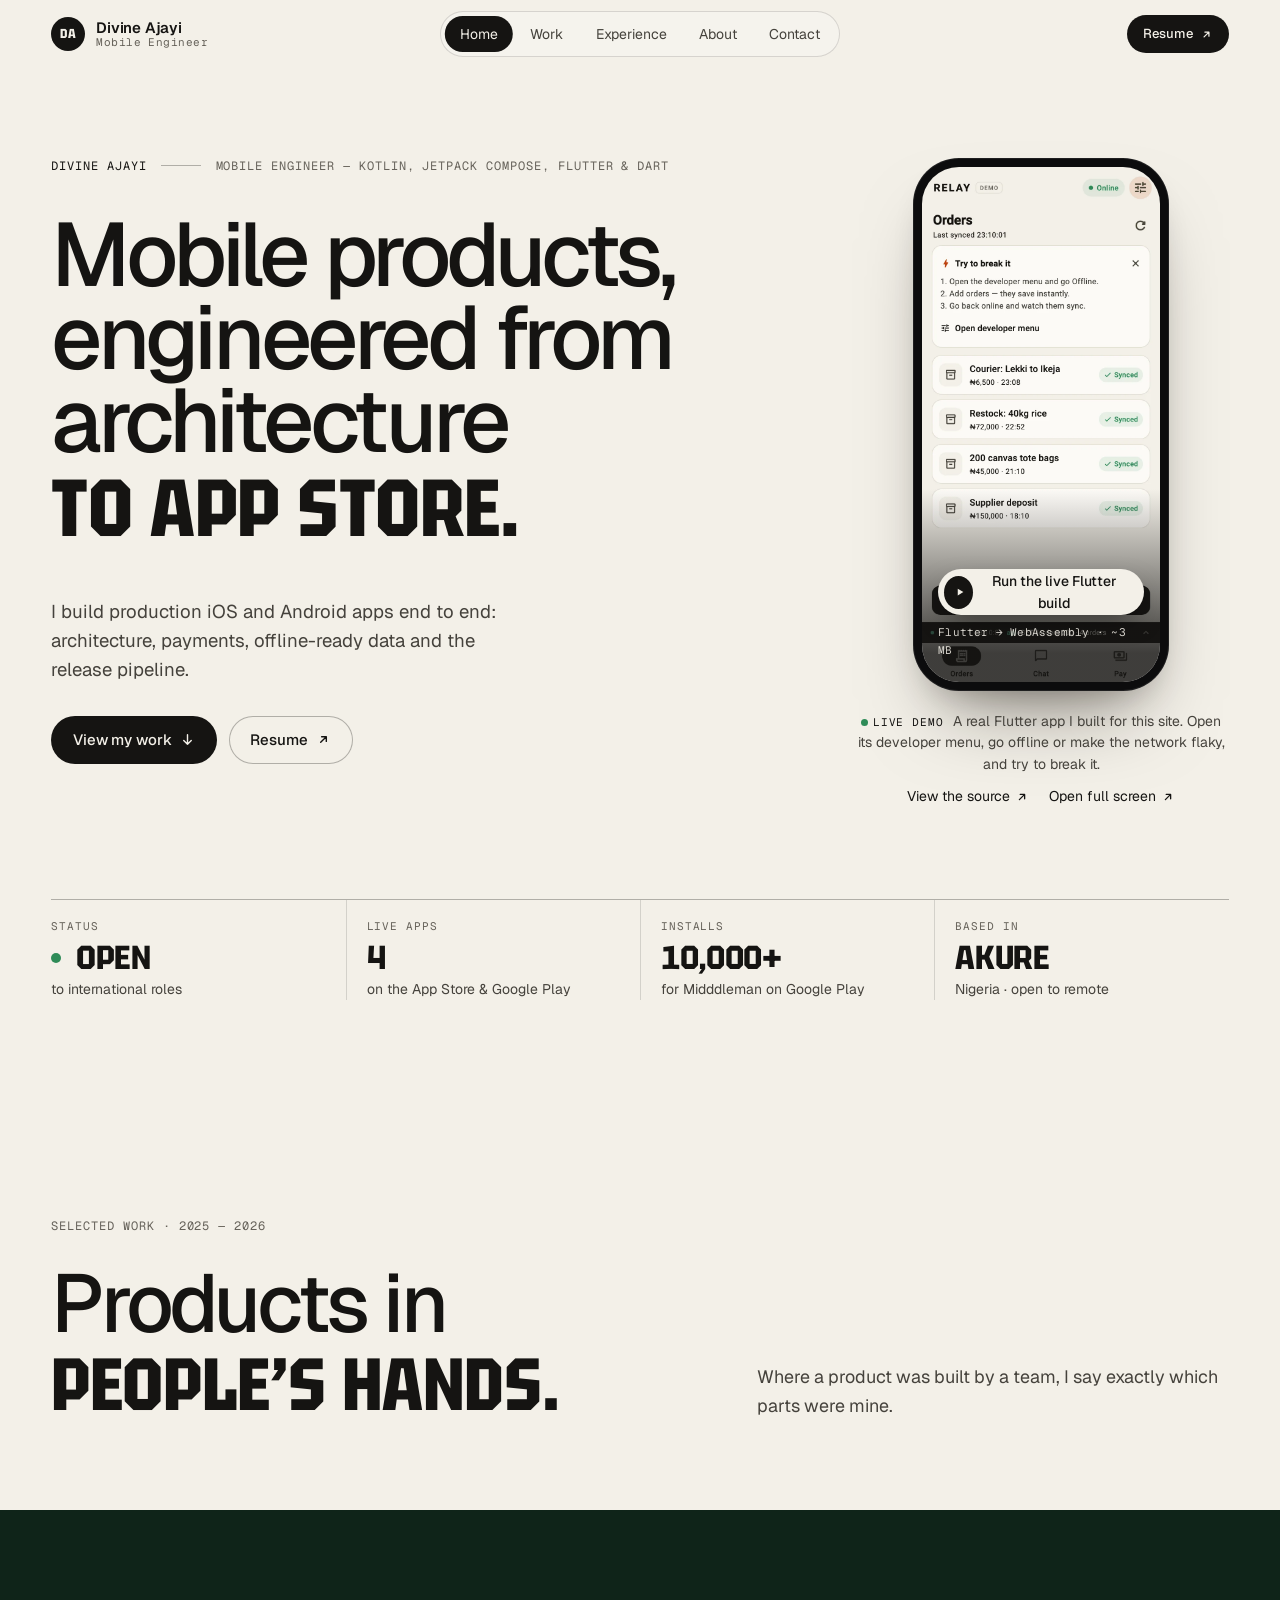
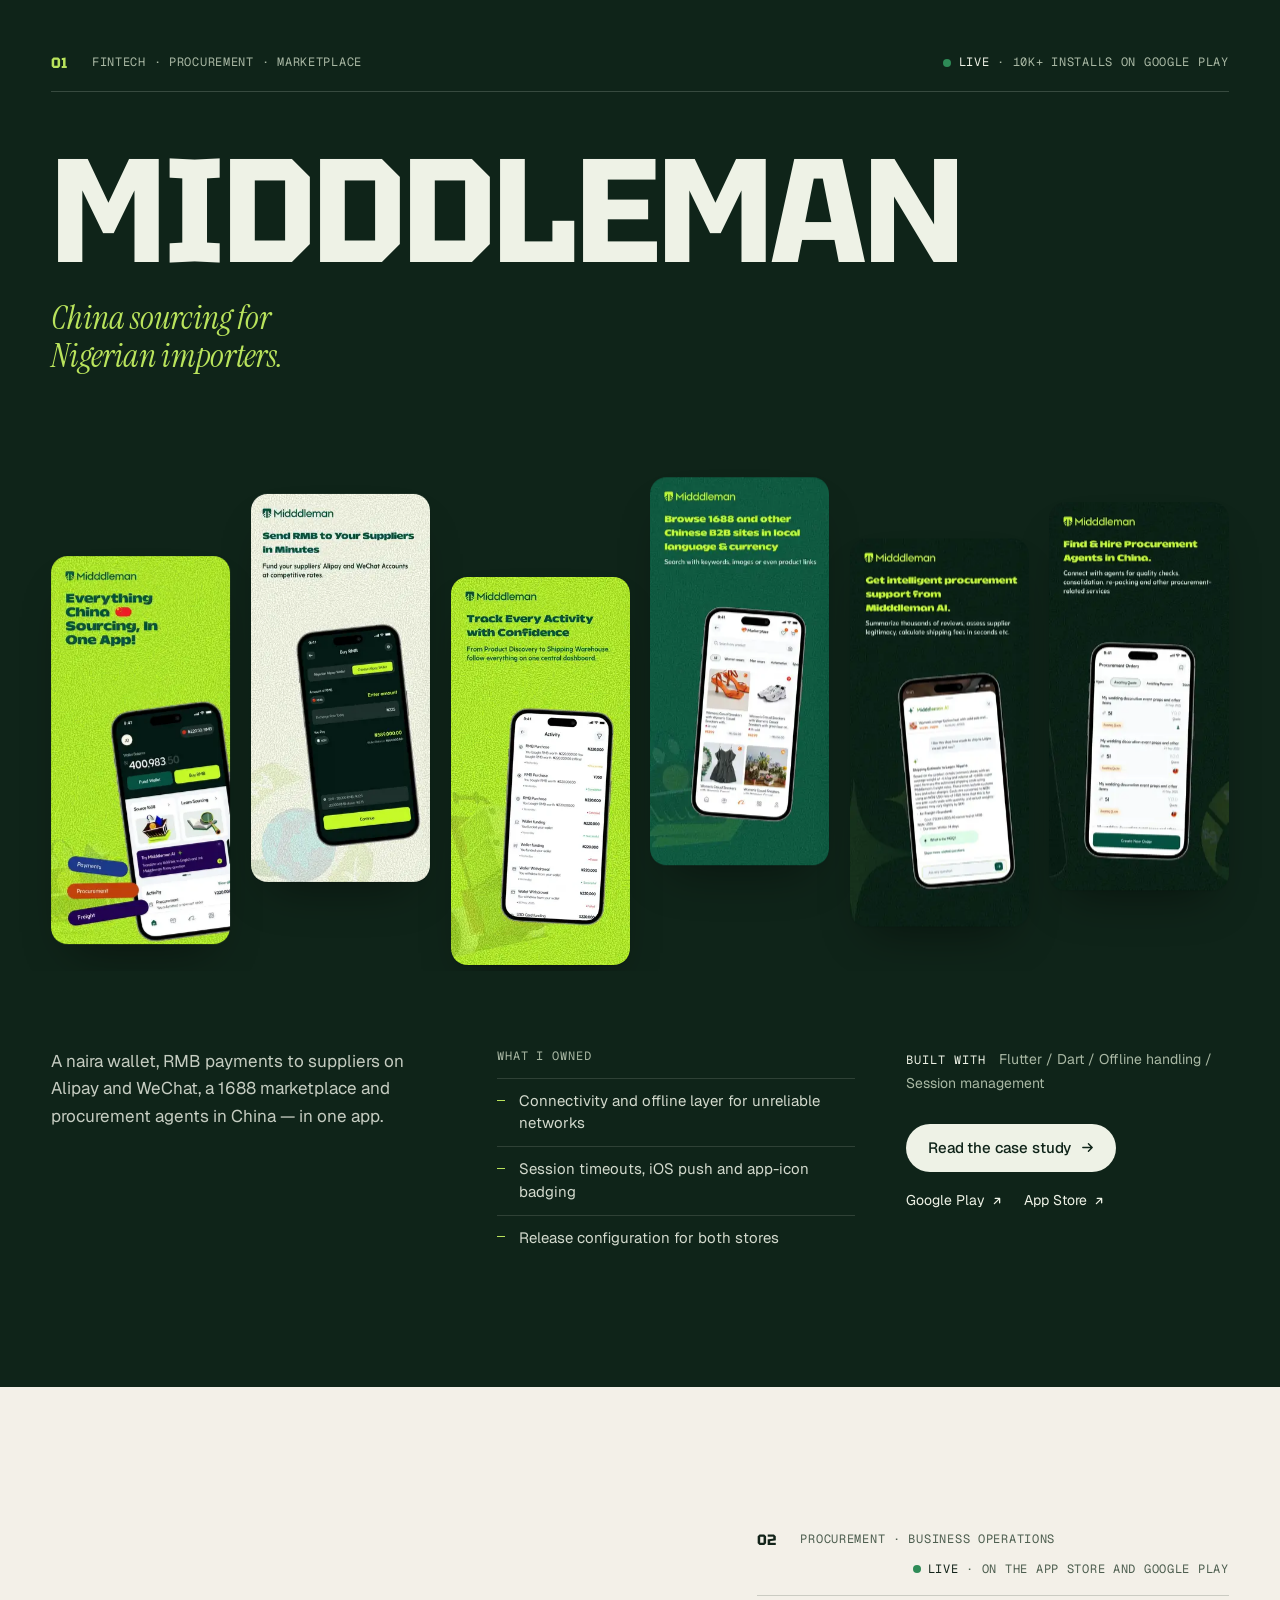
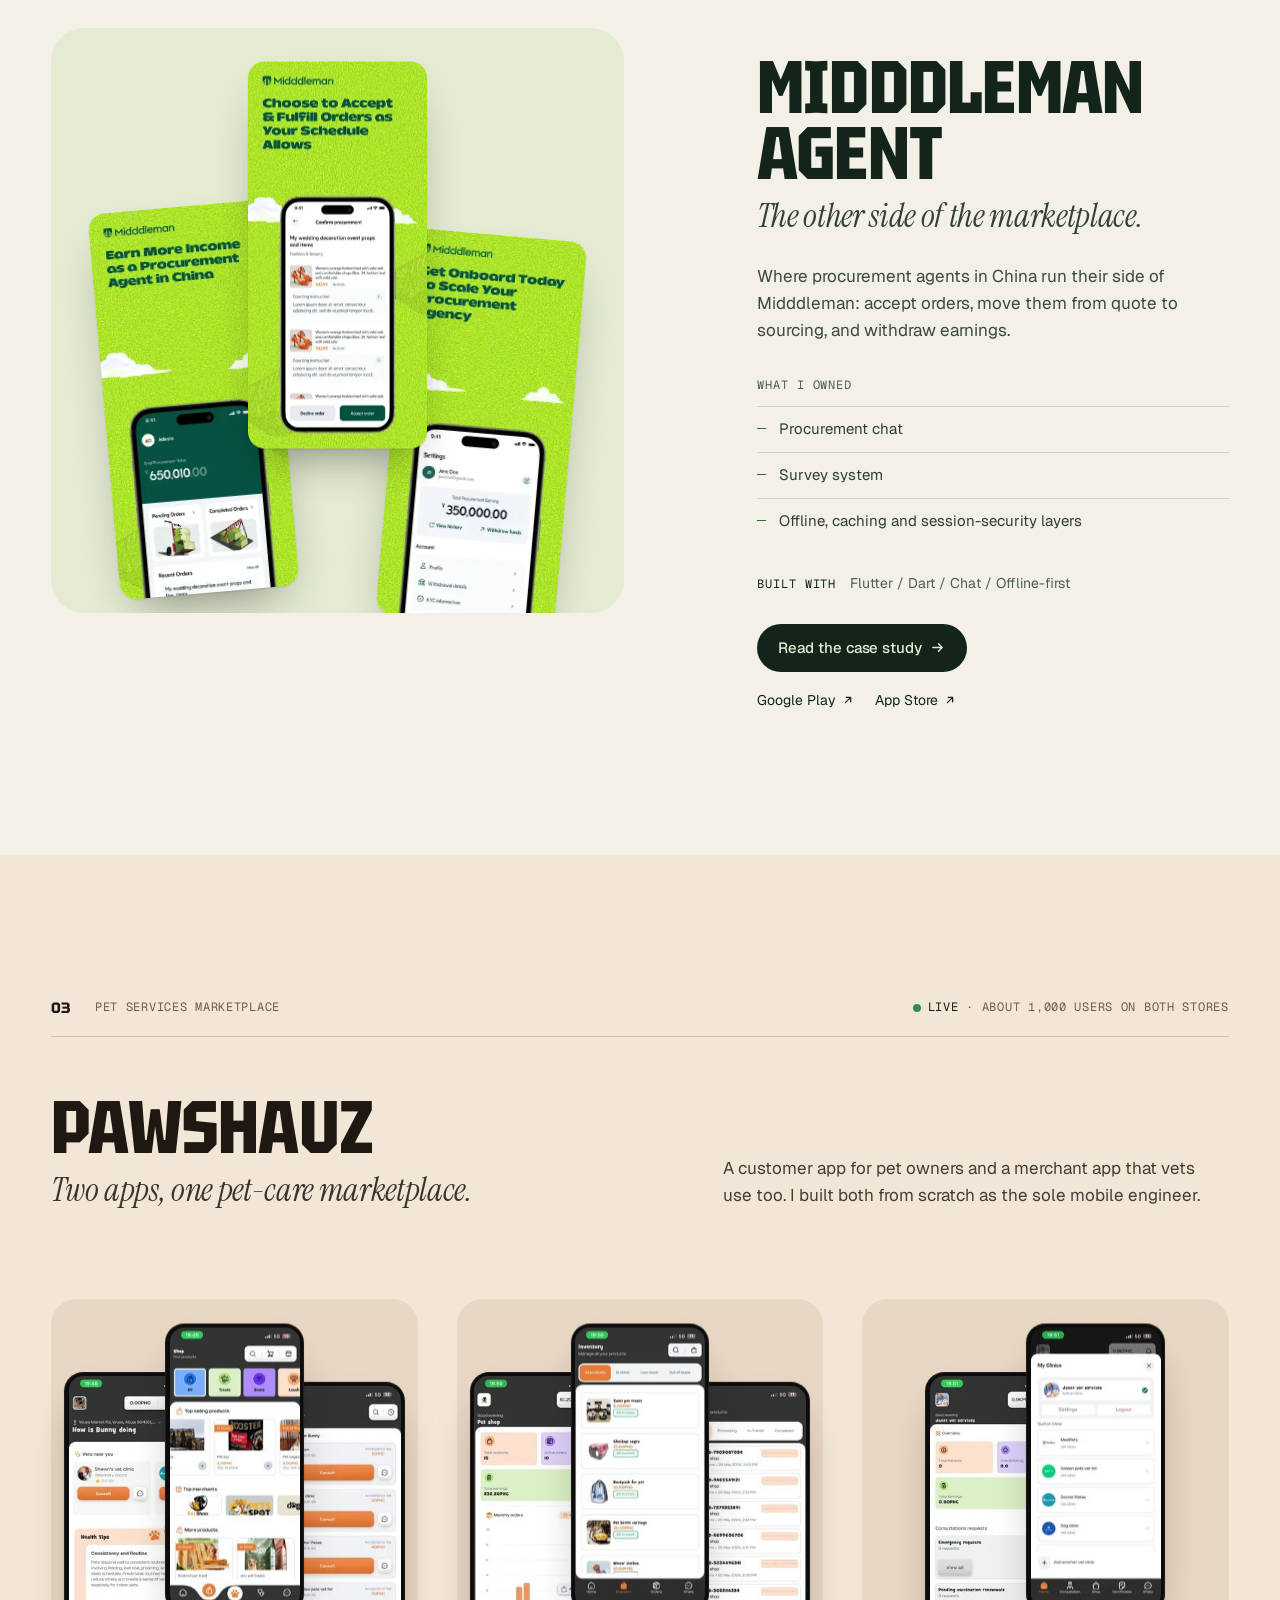
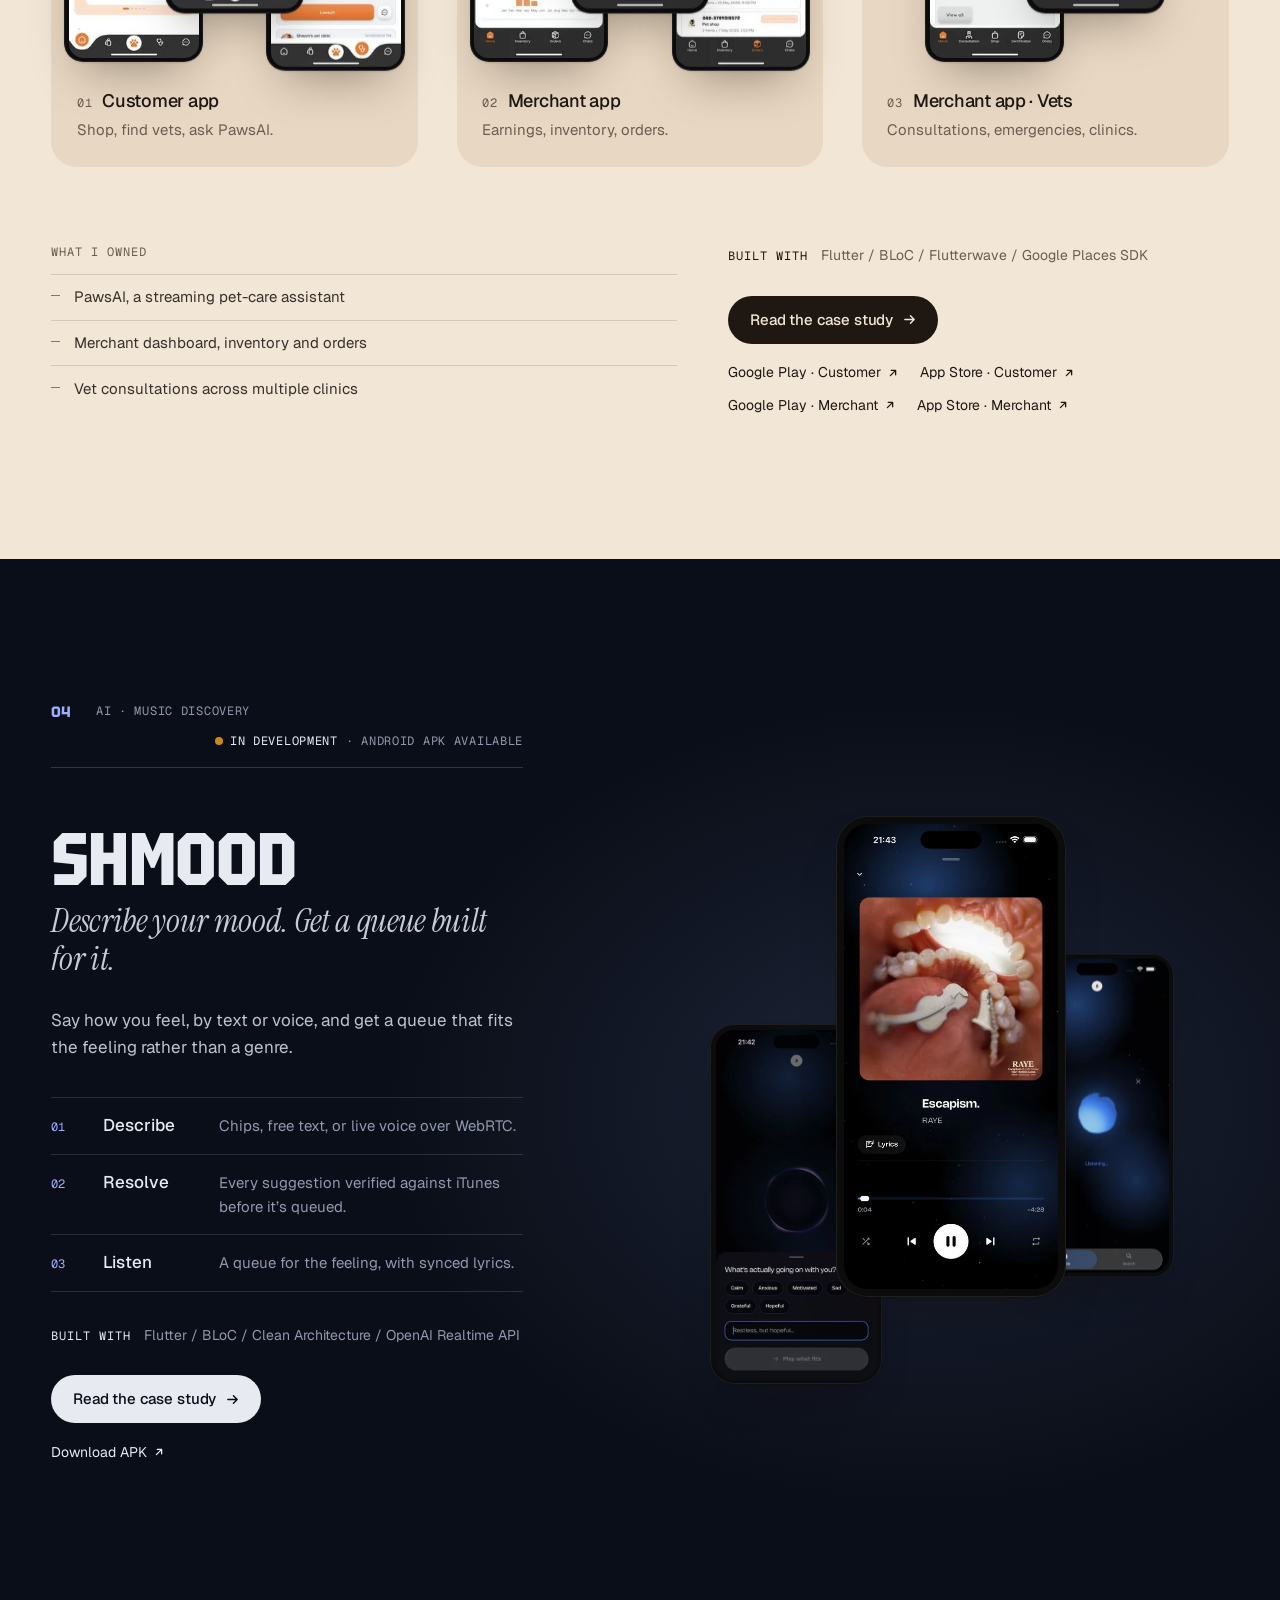
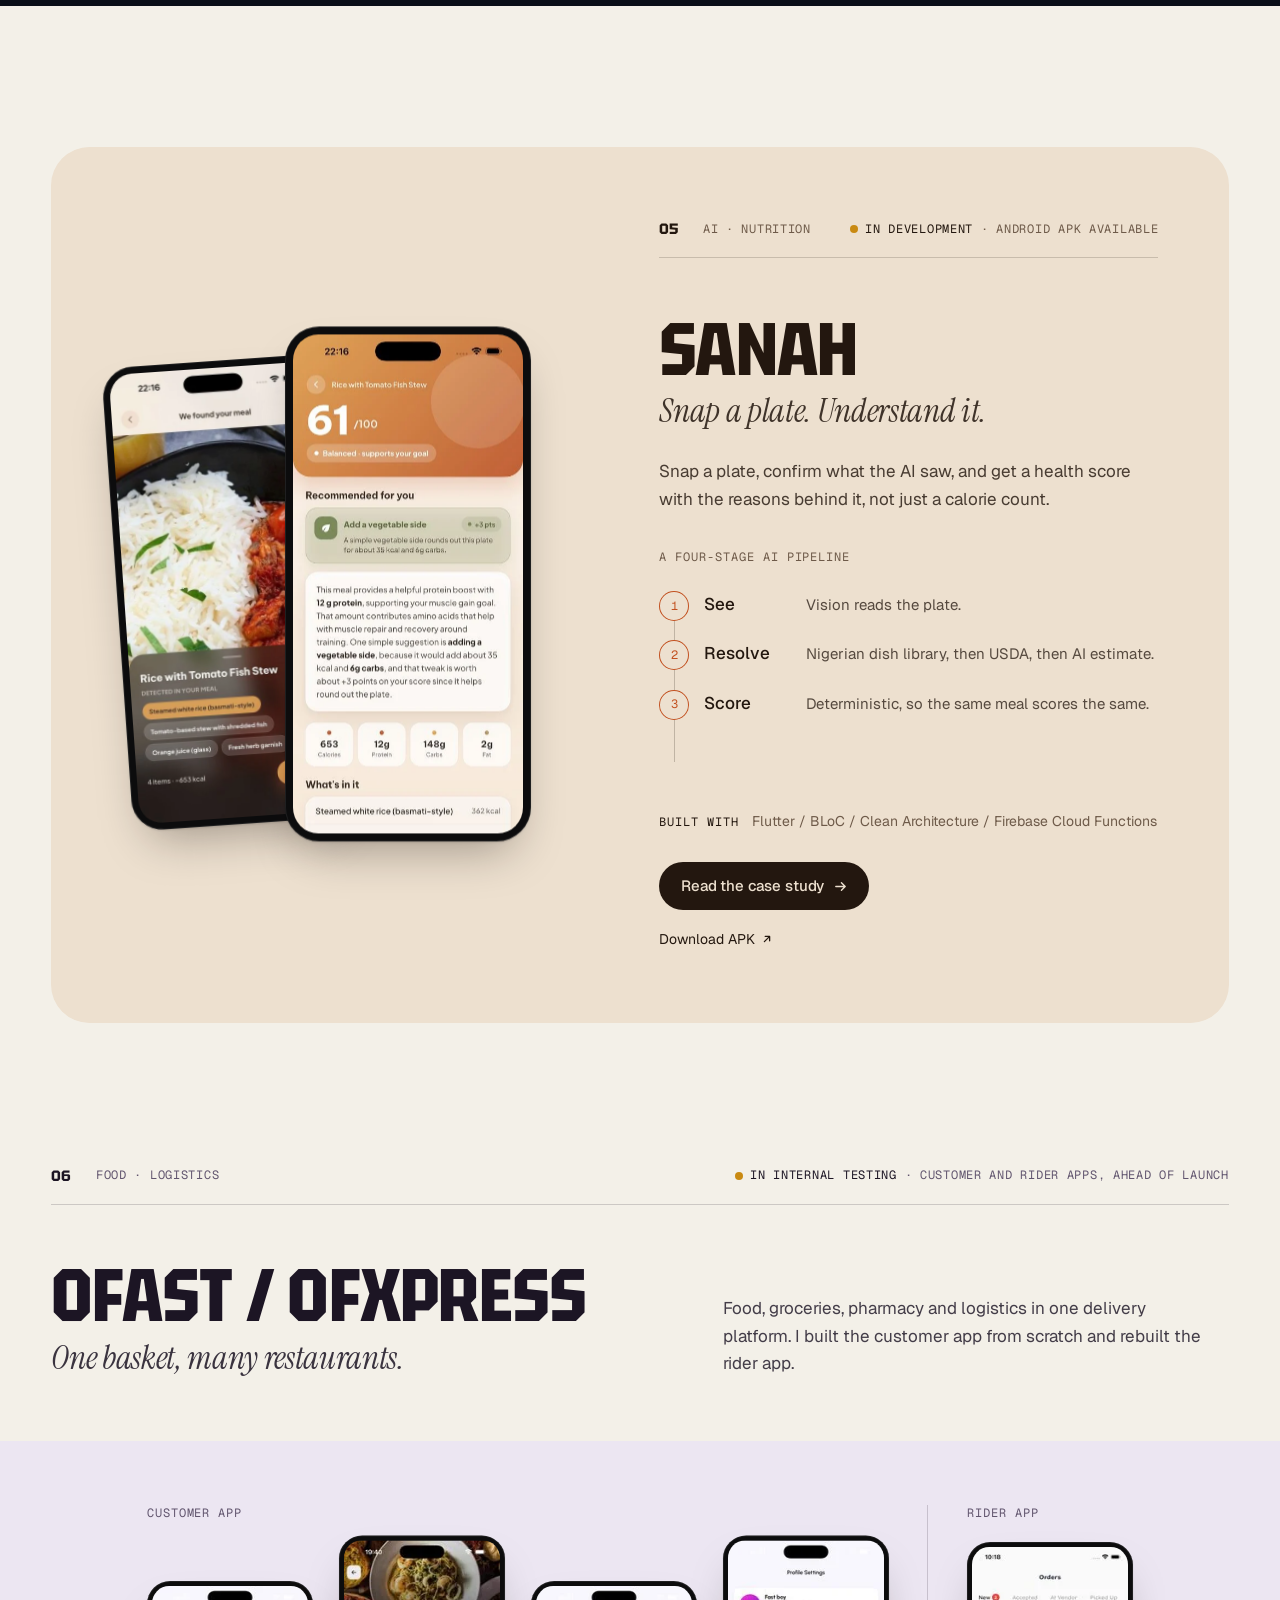
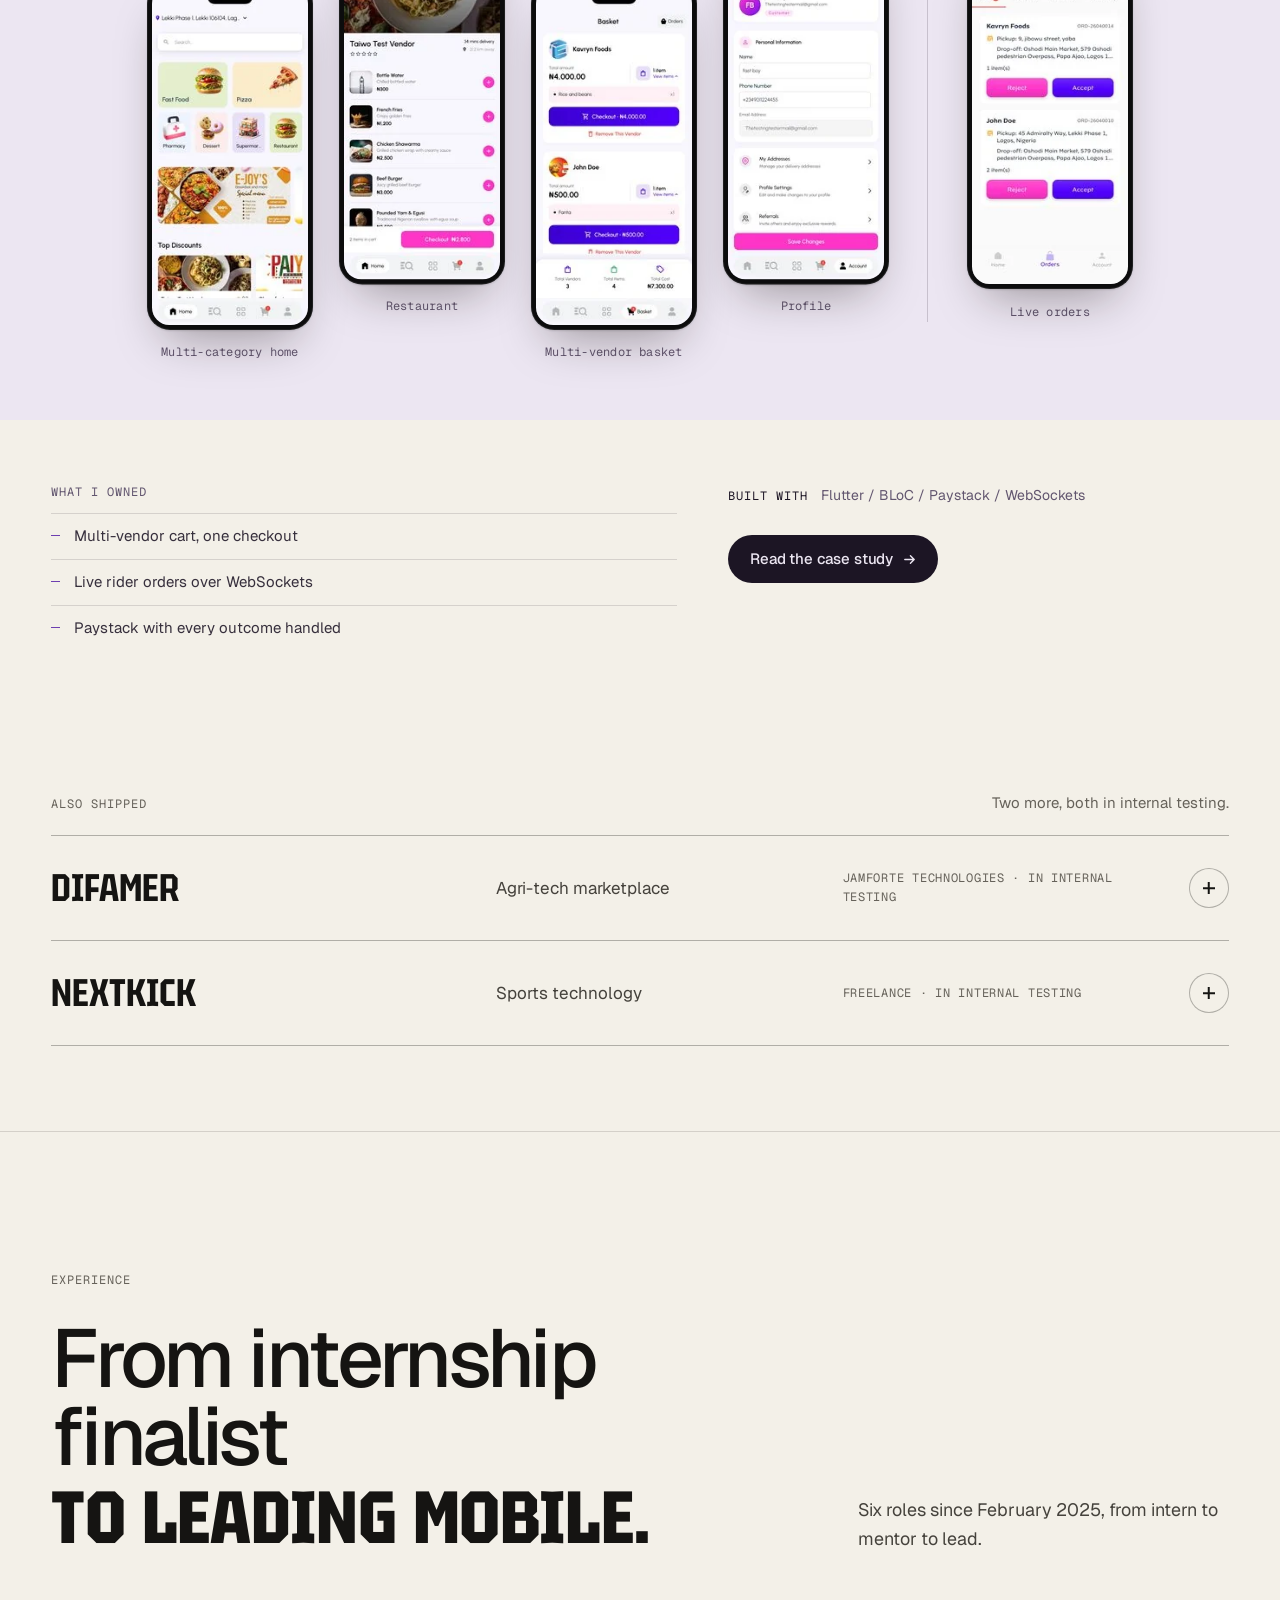
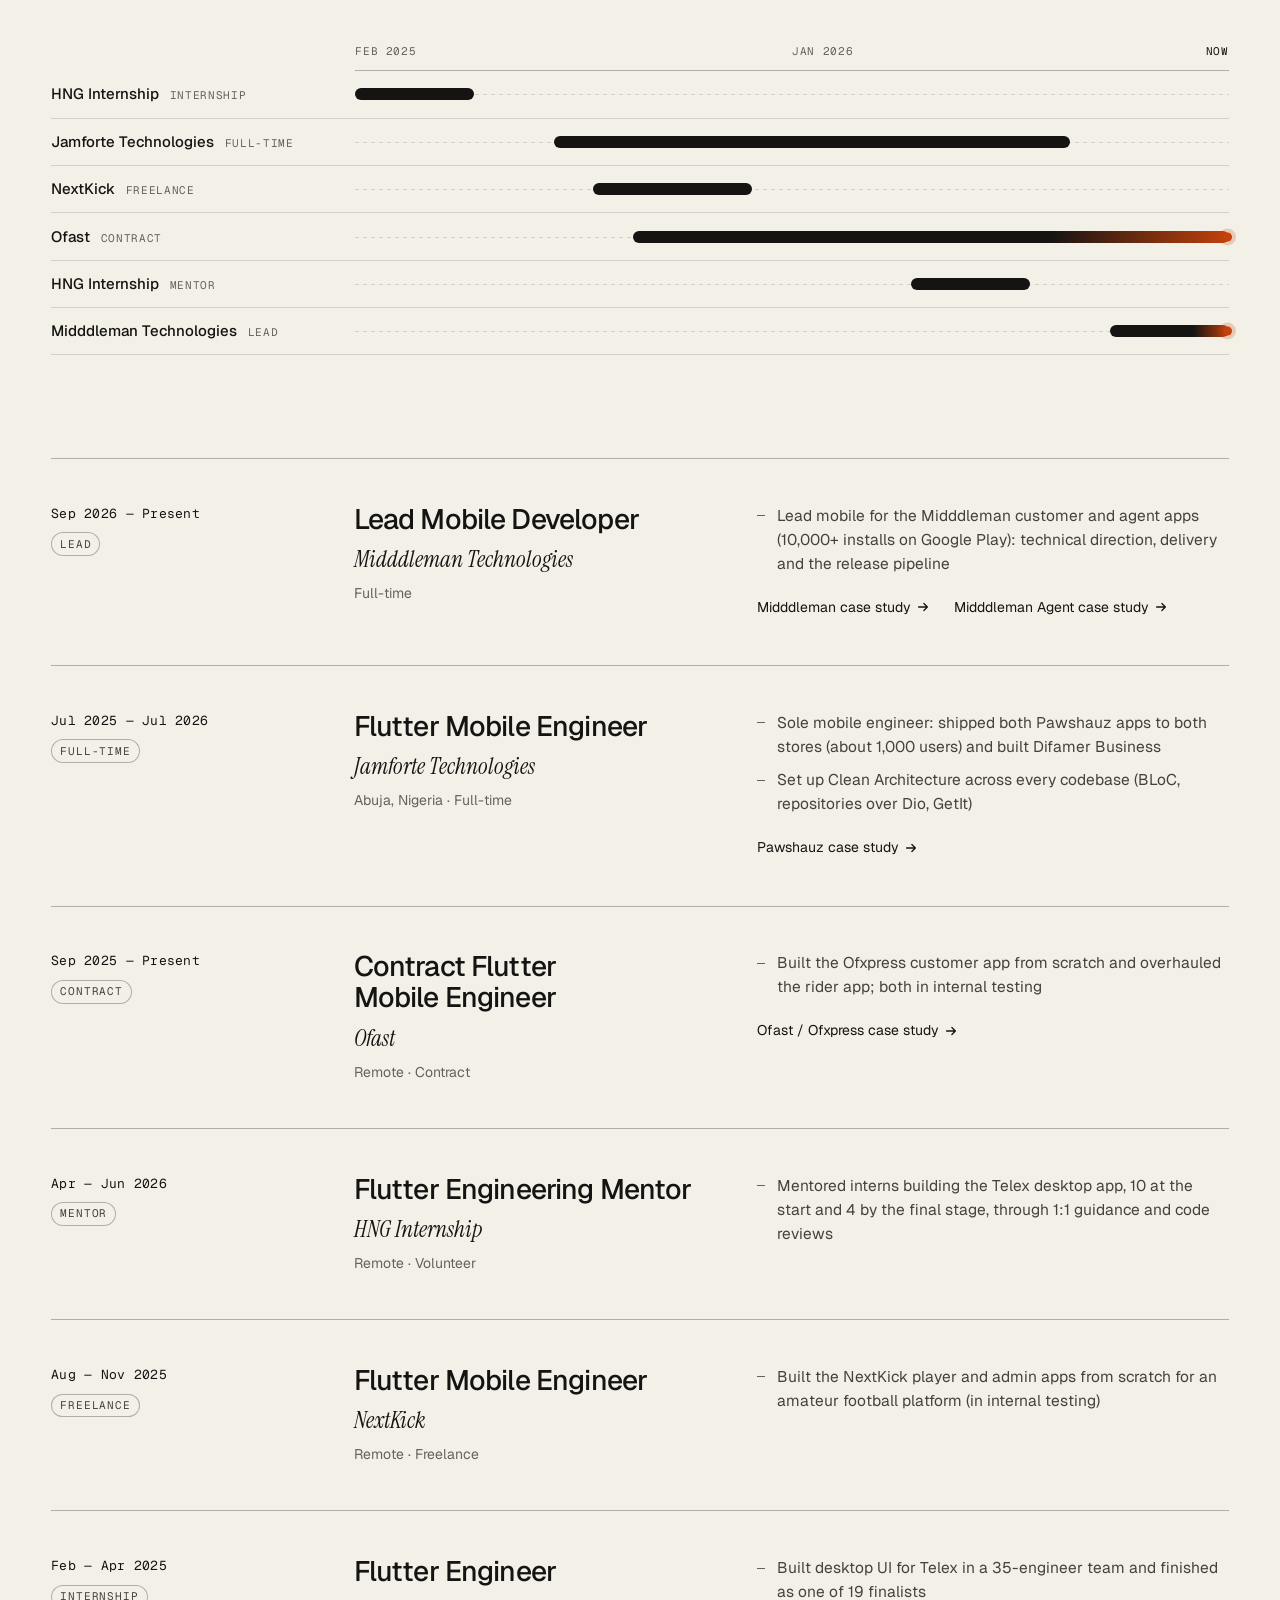
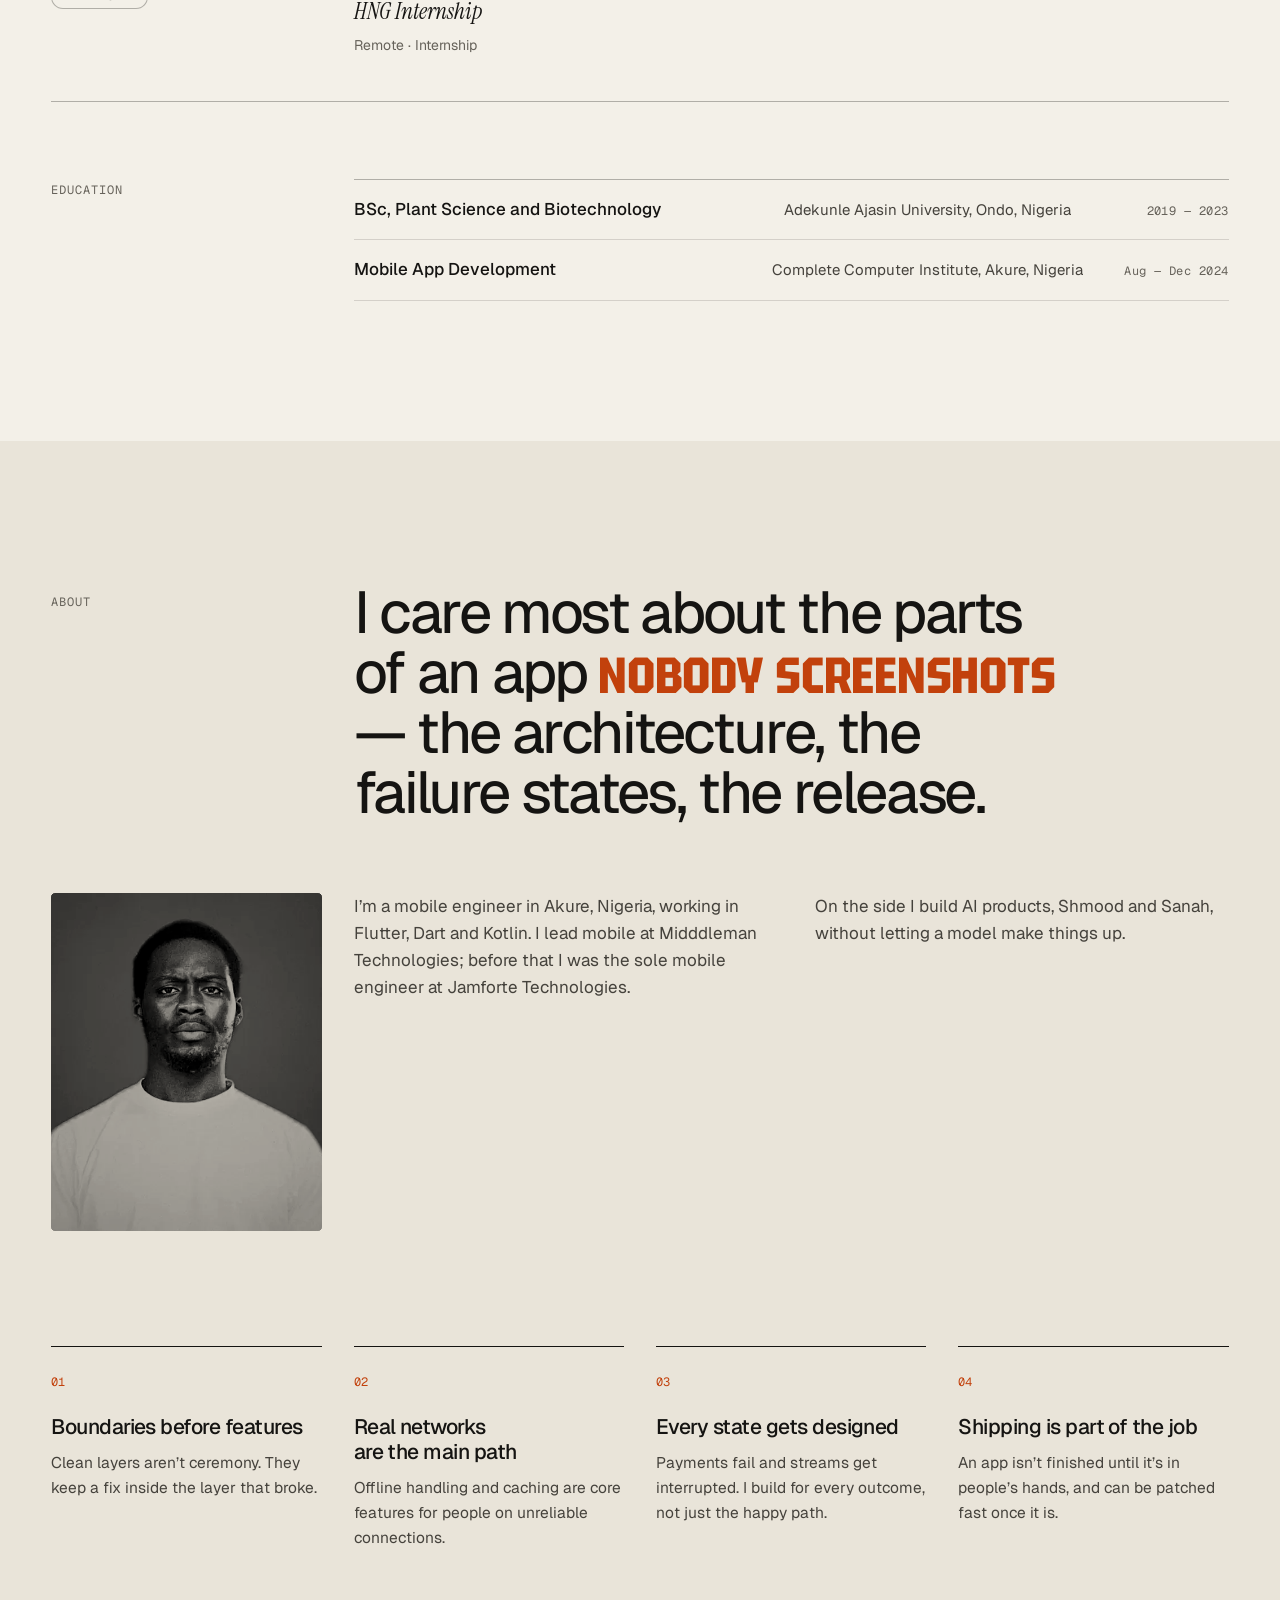
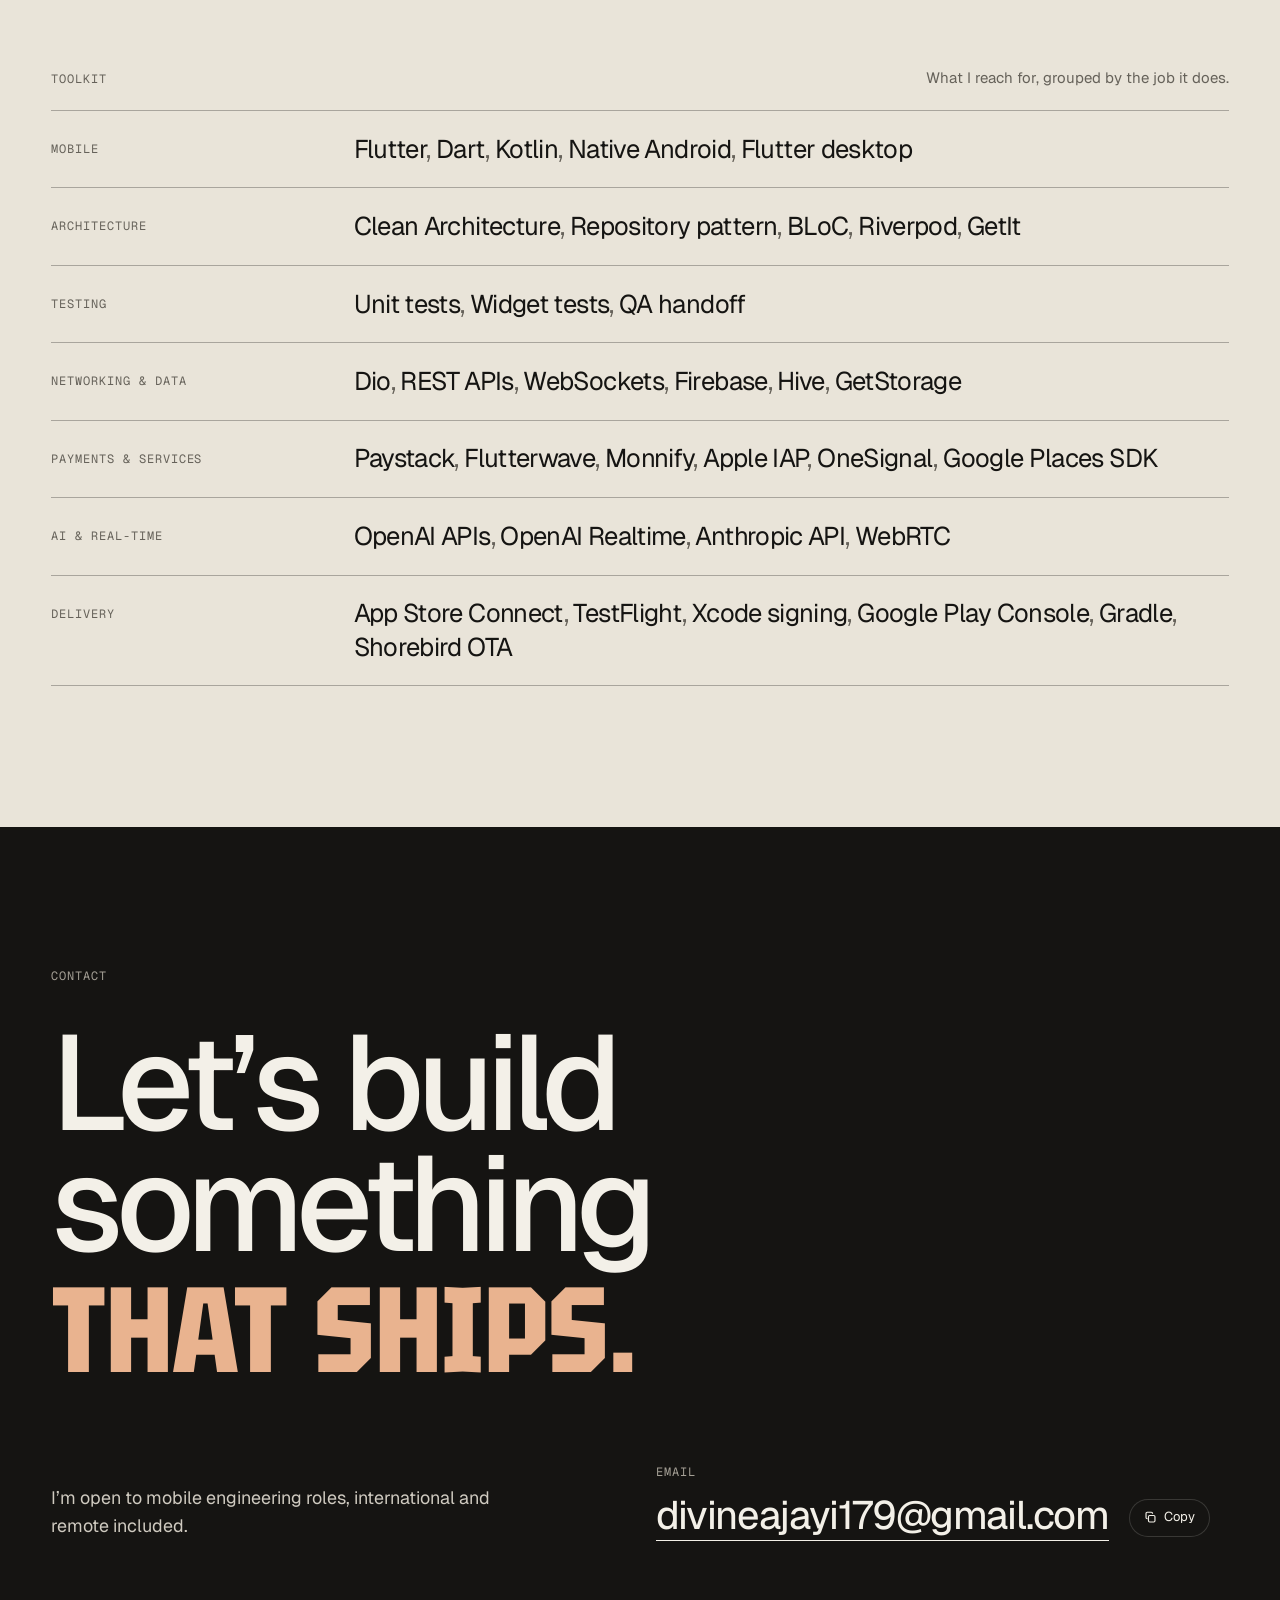
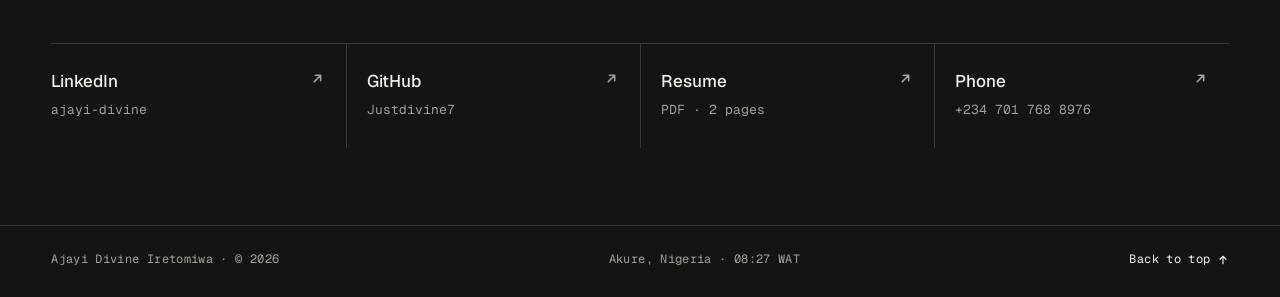
==== commit b514e7b6: "Add a black-and-white portrait to the About section 4:5 crop exported as 480w and 864w WebP (8 KB / " ====
--- a/index.html
+++ b/index.html
@@ -25,9 +25,9 @@
 <link rel="preconnect" href="https://fonts.googleapis.com">
 <link rel="preconnect" href="https://fonts.gstatic.com" crossorigin>
 <link rel="stylesheet" href="https://fonts.googleapis.com/css2?family=Geist:wght@300..700&family=Geist+Mono:wght@400;500&family=Instrument+Serif:ital@0;1&family=Tektur:wdth,wght@75..100,500..800&display=swap">
-<link rel="stylesheet" href="/assets/css/site.css?v=3cce9f9f87">
+<link rel="stylesheet" href="/assets/css/site.css?v=59261c176e">
 <script>document.documentElement.classList.add('js')</script>
-<script src="/assets/js/site.js?v=3cce9f9f87" defer></script>
+<script src="/assets/js/site.js?v=59261c176e" defer></script>
 <script type="application/ld+json">{"@context":"https://schema.org","@type":"Person","name":"Divine Ajayi","alternateName":"Ajayi Divine Iretomiwa","jobTitle":"Mobile Engineer","url":"https://divine-ajayi.vercel.app","address":{"@type":"PostalAddress","addressLocality":"Akure","addressCountry":"NG"},"sameAs":["https://linkedin.com/in/ajayi-divine","https://github.com/Justdivine7"],"knowsAbout":["Flutter","Dart","Kotlin","Mobile architecture","iOS","Android"]}</script>
 </head>
 <body class="home">
@@ -428,6 +428,7 @@
     <div class="about__grid">
       <p class="eyebrow" data-reveal>About</p>
       <h2 class="about__statement" id="about-title" data-split><span class="w"><span style="--i:0">I</span></span> <span class="w"><span style="--i:1">care</span></span> <span class="w"><span style="--i:2">most</span></span> <span class="w"><span style="--i:3">about</span></span> <span class="w"><span style="--i:4">the</span></span> <span class="w"><span style="--i:5">parts</span></span> <span class="w"><span style="--i:6">of</span></span> <span class="w"><span style="--i:7">an</span></span> <span class="w"><span style="--i:8">app</span></span> <span class="em-group"><span class="w"><span style="--i:8"><em>nobody</em></span></span> <span class="w"><span style="--i:9"><em>screenshots</em></span></span></span> <span class="w"><span style="--i:10">—</span></span> <span class="w"><span style="--i:11">the</span></span> <span class="w"><span style="--i:12">architecture,</span></span> <span class="w"><span style="--i:13">the</span></span> <span class="w"><span style="--i:14">failure</span></span> <span class="w"><span style="--i:15">states,</span></span> <span class="w"><span style="--i:16">the</span></span> <span class="w"><span style="--i:17">release.</span></span></h2>
+      <figure class="about__portrait" data-reveal><img src="/assets/portrait/divine-ajayi-480.webp" srcset="/assets/portrait/divine-ajayi-480.webp 480w, /assets/portrait/divine-ajayi-864.webp 864w" sizes="(max-width: 899px) 240px, 22vw" alt="Black-and-white studio portrait of Divine Ajayi in a white T-shirt" width="480" height="600" loading="lazy" decoding="async"></figure>
       <div class="about__bio" data-reveal-group>
         <p data-reveal>I’m a mobile engineer in Akure, Nigeria, working in Flutter, Dart and Kotlin. I lead mobile at Midddleman Technologies; before that I was the sole mobile engineer at Jamforte Technologies.</p>
         <p data-reveal>On the side I build AI products, Shmood and Sanah, without letting a model make things up.</p>
--- a/assets/css/site.css
+++ b/assets/css/site.css
@@ -757,9 +757,17 @@
 .about__statement em { color: var(--accent); }
 .about__bio { grid-column: 4 / -1; display: grid; grid-template-columns: 1fr 1fr; gap: 1.5rem 3rem; margin-top: clamp(1.5rem, 3vw, 2.5rem); }
 .about__bio p { color: var(--ink-2); font-size: 1.0625rem; max-width: 46ch; }
+.about__portrait {
+  grid-column: 1 / span 3; grid-row: 2 / span 1; align-self: start;
+  margin-top: clamp(1.5rem, 3vw, 2.5rem); max-width: 280px;
+  border-radius: 4px; overflow: hidden; background: var(--paper-2);
+}
+/* Multiply keeps the photo black and white but lets the warm paper tint its greys */
+.about__portrait img { display: block; width: 100%; height: auto; filter: grayscale(1) contrast(1.04); mix-blend-mode: multiply; }
 @media (max-width: 899px) {
   .about__grid > .eyebrow, .about__statement, .about__bio { grid-column: 1 / -1; }
   .about__bio { grid-template-columns: 1fr; }
+  .about__portrait { grid-column: 1 / -1; grid-row: auto; max-width: 240px; margin-top: 0.5rem; }
 }
 
 .principles {
